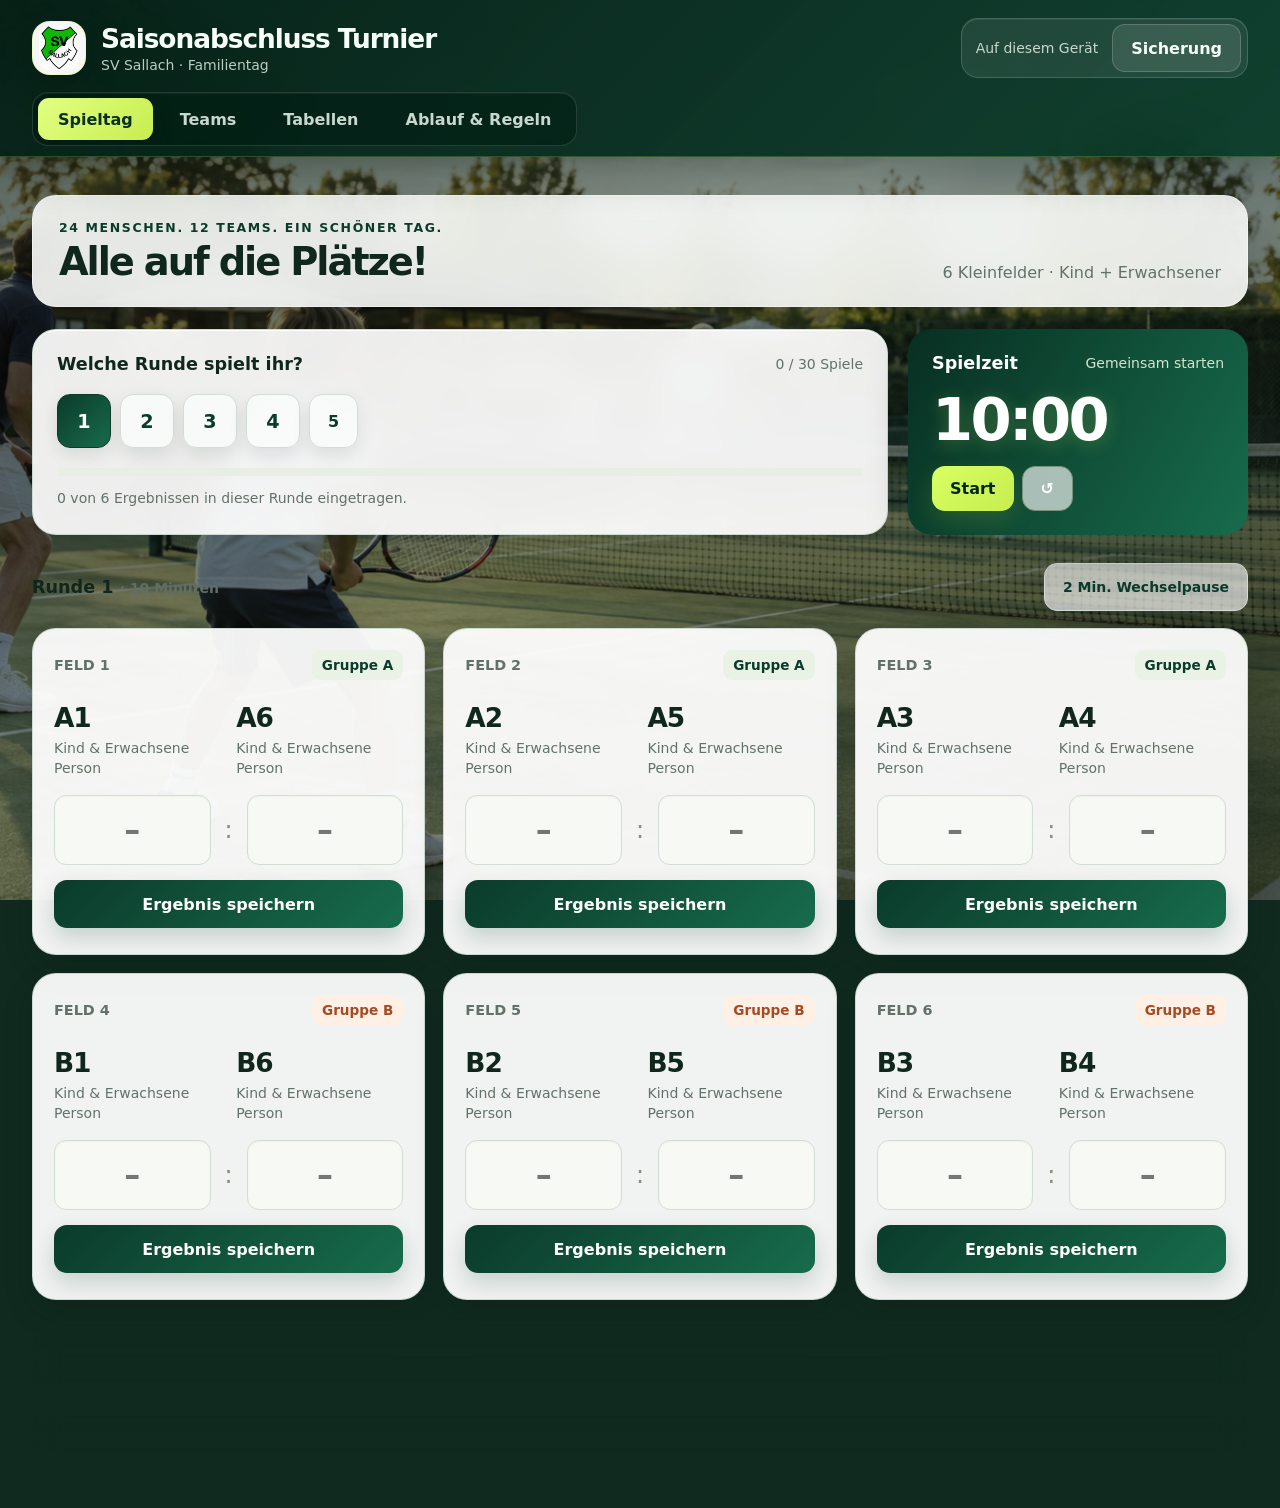
==== index.html @ 3cadc53f "Add files via upload" ====
<!doctype html>
<html lang="de">
<head>
<meta charset="utf-8"><meta name="viewport" content="width=device-width,initial-scale=1">
<meta name="theme-color" content="#164e38"><meta name="description" content="Saisonabschluss Turnier des SV Sallach: Teams, Spielplan, Ergebnisse und Tabellen auf einem Gerät.">
<title>Saisonabschluss Turnier · SV Sallach</title>
<link rel="icon" href="data:image/svg+xml,%3Csvg xmlns='http://www.w3.org/2000/svg' viewBox='0 0 40 40'%3E%3Crect width='40' height='40' rx='12' fill='%23164e38'/%3E%3Ccircle cx='20' cy='20' r='12' fill='%23dbf76d'/%3E%3Cpath d='M12 10Q25 20 12 30M28 10Q15 20 28 30' fill='none' stroke='%23164e38' stroke-width='2'/%3E%3C/svg%3E">
<style>
:root{--green:#164e38;--deep:#103a2a;--lime:#dbf76d;--paper:#f4f6f1;--ink:#182a22;--muted:#617068;--line:#dce4da;--orange:#a34b24;--white:#fff;--radius:22px;font-family:ui-rounded,"Aptos","Segoe UI",system-ui,sans-serif;color:var(--ink);background:var(--paper);font-size:16px}*{box-sizing:border-box}body{margin:0}button,input,select{font:inherit}button{cursor:pointer;touch-action:manipulation}button:disabled{cursor:not-allowed;opacity:.45}button:focus-visible,input:focus-visible,summary:focus-visible{outline:3px solid #4383d6;outline-offset:3px}button{min-height:48px;border:0;border-radius:13px;padding:10px 18px;background:#eaf0e6;color:var(--green);font-weight:700}button:hover{filter:brightness(.96)}button.primary{background:var(--green);color:white}button.light{background:var(--lime);color:var(--deep)}button.ghost{background:transparent;border:1px solid var(--line)}button.danger{background:#fff0e9;color:#92391d}input{width:100%;min-height:48px;padding:12px;border:1.5px solid #cdd8cb;border-radius:12px;background:white;color:var(--ink)}label{display:block;font-weight:650;font-size:.9rem;margin-bottom:7px}h1,h2,h3,p{margin:0}h1{font-size:1.55rem;letter-spacing:-.04em}h2{font-size:1.8rem;letter-spacing:-.035em}h3{font-size:1.1rem}small,.small{font-size:.875rem}p{line-height:1.55}.muted{color:var(--muted)}.shell{max-width:1280px;margin:auto;padding:0 32px}header{background:white;border-bottom:1px solid var(--line)}.topbar{display:flex;justify-content:space-between;align-items:center;gap:20px;padding:23px 0}.brand{display:flex;gap:13px;align-items:center}.brand-mark{width:49px;height:49px;border-radius:16px;background:var(--green);color:var(--lime);display:grid;place-items:center;font-size:1.65rem;font-weight:800}.brand-sub{font-size:.875rem;color:var(--muted);margin-top:3px}.header-actions{display:flex;align-items:center;gap:14px}.save-status{font-size:.875rem;color:var(--muted);max-width:180px}nav{display:flex;gap:8px;padding:4px 0 0;overflow:auto}nav button{border-radius:12px 12px 0 0;background:transparent;white-space:nowrap;padding:15px 24px;color:var(--muted);border-bottom:3px solid transparent}nav button.active{color:var(--green);border-bottom-color:var(--green);background:#f2f6ee}main{padding:30px 0 55px}.intro{display:flex;align-items:end;justify-content:space-between;gap:20px;margin-bottom:22px}.eyebrow{font-size:.875rem;letter-spacing:.07em;text-transform:uppercase;font-weight:750;color:var(--green);margin-bottom:7px}.tag{font-size:.85rem;font-weight:750;padding:7px 10px;border-radius:9px;display:inline-block;background:#eaf2e5;color:var(--green)}.tag.b{background:#fff0e5;color:var(--orange)}.tag.done{background:#eff5d7;color:#445b0c}.control-deck{display:grid;grid-template-columns:minmax(0,1fr) 340px;gap:20px;margin-bottom:28px}.panel{background:white;border:1px solid var(--line);border-radius:var(--radius);padding:24px}.rounds{display:flex;flex-wrap:wrap;gap:9px;margin:20px 0}.rounds button{width:54px;height:54px;background:#f1f4ed;border:1px solid var(--line);font-size:1.2rem}.rounds button.active{background:var(--green);color:white;border-color:var(--green)}.rounds button:last-child{width:auto;font-size:1rem}.progress-track{height:8px;background:#e8eee4;border-radius:8px;overflow:hidden;margin:12px 0}.progress-fill{height:100%;background:var(--green);border-radius:8px;transition:width .3s}.timer{background:var(--green);color:white;border:0;display:flex;flex-direction:column;justify-content:space-between}.timer .muted{color:#d4e5cd}.timer-top{display:flex;align-items:center;justify-content:space-between}.timer-digits{font-size:3.7rem;letter-spacing:-.045em;line-height:1.2;font-weight:750;font-variant-numeric:tabular-nums;margin:5px 0}.timer-actions{display:flex;gap:8px}.timer button.ghost{color:white;border-color:#77917c}.timer button{min-height:45px}.section-heading{display:flex;justify-content:space-between;align-items:center;gap:15px;margin:0 0 17px}.games{display:grid;grid-template-columns:repeat(3,minmax(0,1fr));gap:18px}.match{background:white;border:1px solid var(--line);border-radius:var(--radius);padding:21px;position:relative}.match.saved{border-color:#aabc88}.match-top{display:flex;justify-content:space-between;align-items:center;margin-bottom:22px}.court-label{font-size:.9rem;color:var(--muted);font-weight:700}.teams-pair{display:grid;grid-template-columns:1fr 1fr;gap:15px;margin-bottom:16px}.team-code{font-size:1.65rem;font-weight:800;letter-spacing:-.04em}.team-name{font-size:.875rem;color:var(--muted);line-height:1.45;overflow-wrap:anywhere;margin-top:5px;min-height:41px}.score-row{display:grid;grid-template-columns:1fr 18px 1fr;gap:9px;align-items:center}.score-row input{text-align:center;font-size:2rem;font-weight:750;background:#f7f9f4;height:70px;border-color:var(--line);font-variant-numeric:tabular-nums;appearance:textfield;-moz-appearance:textfield}.score-row input::-webkit-inner-spin-button{appearance:none}.colon{font-size:1.5rem;color:#83917c;text-align:center}.match .save-score{width:100%;margin-top:15px}.match.saved .save-score{background:#edf4dc;color:#425a15}.hint{font-size:.875rem;color:var(--muted);margin-top:18px;line-height:1.55}.toast{position:fixed;bottom:25px;left:50%;transform:translateX(-50%);padding:15px 24px;background:var(--deep);color:white;border-radius:15px;box-shadow:0 8px 35px #0002;z-index:10;max-width:calc(100% - 32px);text-align:center}.toast:empty{display:none}.toolbar{display:flex;flex-wrap:wrap;gap:10px;margin-bottom:24px}.team-grid{display:grid;grid-template-columns:repeat(3,minmax(0,1fr));gap:17px}.team-edit{display:grid;gap:15px}.team-edit .team-heading{display:flex;align-items:center;gap:12px}.team-edit input{font-size:1rem}.board-grid{display:grid;grid-template-columns:1fr 1fr;gap:22px}.table-wrap{overflow:auto;margin-top:18px}table{width:100%;border-collapse:collapse;text-align:left}th{font-size:.875rem;color:var(--muted);padding:12px 8px;border-bottom:1px solid var(--line)}td{padding:16px 8px;border-bottom:1px solid #e9eee6;font-variant-numeric:tabular-nums}td:last-child,th:last-child{text-align:right}.table-team{font-weight:750}.table-team small{display:block;color:var(--muted);font-weight:400;margin-top:4px}.points{font-size:1.35rem;font-weight:800;color:var(--green)}.empty{padding:42px 28px;text-align:center;max-width:650px;margin:30px auto}.empty p{margin:14px 0 24px}.rule-grid{display:grid;grid-template-columns:1fr 1fr;gap:20px}.rule-grid p{margin-top:10px;color:var(--muted)}.rule-grid ol{padding-left:20px;line-height:1.65}.rule-grid li{margin:9px 0}.warning{background:#fff4df;color:#795017;border:1px solid #eed7a9;border-radius:14px;padding:14px 18px;margin-bottom:20px;line-height:1.5}.hidden{display:none!important}dialog{width:min(540px,calc(100% - 28px));max-height:85vh;border:1px solid var(--line);border-radius:24px;padding:28px;color:var(--ink);box-shadow:0 20px 80px #0003}dialog::backdrop{background:#102d2566;backdrop-filter:blur(4px)}dialog h2{font-size:1.5rem;margin-bottom:16px}dialog p{margin-bottom:20px}.dialog-actions{display:flex;gap:10px;justify-content:flex-end;margin-top:24px;flex-wrap:wrap}.backup-actions{display:grid;gap:12px}.radio-option{display:flex;align-items:center;gap:12px;font-size:1rem;font-weight:500;margin:15px 0}.radio-option input{width:22px;min-height:22px;accent-color:var(--green)}.screen-footer{margin-top:28px;display:flex;justify-content:space-between;gap:20px;font-size:.875rem;color:var(--muted)}.start-time{max-width:180px}.round-complete{color:var(--green);font-weight:700}.awards{display:grid;gap:18px;margin-top:22px}.print-only{display:none}@media(min-width:1000px){.match{min-height:327px}}@media(max-width:1050px){.games,.team-grid{grid-template-columns:repeat(2,minmax(0,1fr))}.shell{padding:0 24px}.control-deck{grid-template-columns:minmax(0,1fr) 300px}.board-grid{grid-template-columns:1fr}}@media(max-width:650px){.shell{padding:0 16px}.topbar{padding:18px 0}.brand-sub{font-size:.8rem}.header-actions .save-status{display:none}.header-actions button{padding:10px 13px}.brand-mark{width:40px;height:44px}.brand{gap:9px}h1{font-size:1.3rem}nav{gap:0}nav button{padding:13px 17px}main{padding-top:23px}.intro{align-items:start}.intro>.muted{display:none}h2{font-size:1.55rem}.control-deck{grid-template-columns:1fr;gap:14px}.timer{display:grid;grid-template-columns:1fr 1fr;column-gap:20px}.timer-top{grid-column:1/-1}.timer-actions{align-items:center;justify-content:end}.timer-digits{font-size:3rem}.games,.team-grid,.rule-grid{grid-template-columns:1fr}.panel{padding:20px}.match{padding:20px}.rounds{margin:15px 0}.rounds button{width:44px}.team-name{min-height:0}.screen-footer{flex-direction:column;gap:7px}.section-heading{align-items:start}.section-heading .muted{max-width:140px;text-align:right}.score-row input{height:68px}}@media print{header,nav,.control-deck,.toolbar,.save-score,.screen-footer,dialog,.toast,.no-print{display:none!important}body{background:white}.shell{max-width:none;padding:0}main{padding:0}.games{grid-template-columns:1fr 1fr}.match,.panel{break-inside:avoid;box-shadow:none}.print-only{display:block}.board-grid{grid-template-columns:1fr}.team-grid{grid-template-columns:1fr 1fr}}
.print-extra{display:none}.print-sheet{break-after:page}.print-sheet:last-child{break-after:auto}.print-sheet h1{font-size:25px;margin-bottom:12px}.print-sheet>p{font-size:13px;margin-bottom:22px}.los-grid{display:grid;grid-template-columns:90mm 90mm;grid-template-rows:repeat(3,65mm)}.los-card{padding:7mm;border:1px dashed #748275;break-inside:avoid}.los-card strong{font-size:32px;display:block;margin:8mm 0 4mm}.los-card p{font-size:13px;margin:3mm 0}.print-field h1{font-size:75px;color:var(--green);margin-top:20mm}.print-field h2{margin:10mm 0}.print-field table{font-size:24px;margin:16mm 0}.print-field td{padding:20px 10px}.brand-mark{background:white;border:1px solid var(--line);padding:3px;object-fit:contain;display:block}@media print{@page{size:A4 portrait;margin:13mm}body.printing-extra>header,body.printing-extra>.shell{display:none!important}body.printing-extra .print-extra{display:block!important}}
</style>
<style id="family-photo-design">
:root{--green:#0b3b2b;--deep:#06271c;--lime:#d8ff63;--paper:#e7eee9;--ink:#10271d;--muted:#637269;--line:#d1ddd5;--radius:24px}
html{background:#102a20}body{min-height:100vh;background-color:#102a20;background-image:linear-gradient(135deg,rgba(5,28,20,.66),rgba(13,47,34,.44) 48%,rgba(4,24,17,.7)),url("Familienturnier_Hintergrund_Familie.png");background-position:center center;background-size:cover;background-repeat:no-repeat;background-attachment:fixed;background-blend-mode:multiply,normal}.shell{max-width:1320px}
header{position:sticky;top:0;z-index:8;background:linear-gradient(135deg,rgba(4,31,22,.96),rgba(9,59,41,.93));border-bottom:1px solid rgba(216,255,99,.2);box-shadow:0 14px 38px rgba(2,20,13,.3);backdrop-filter:blur(22px) saturate(125%);-webkit-backdrop-filter:blur(22px) saturate(125%)}
.topbar{padding:18px 0 14px}.brand{gap:15px}.brand-mark{width:54px;height:54px;border-radius:18px;background:rgba(255,255,255,.96);border:1px solid rgba(216,255,99,.34);padding:4px;box-shadow:0 12px 30px rgba(0,18,11,.34)}.brand h1{font-size:1.65rem;color:#f7fff9}.brand-sub{color:#b9cdc1}.header-actions{padding:5px 6px 5px 14px;border-radius:17px;background:rgba(255,255,255,.08);border:1px solid rgba(255,255,255,.16);box-shadow:inset 0 1px 0 rgba(255,255,255,.08)}.save-status{color:#c6d8cd}.header-actions .ghost{color:#f7fff9;background:rgba(255,255,255,.1);border-color:rgba(255,255,255,.18)}
nav{gap:7px;padding:5px;margin-bottom:10px;width:max-content;border:1px solid rgba(255,255,255,.13);border-radius:16px;background:rgba(3,29,20,.62);box-shadow:inset 0 1px 0 rgba(255,255,255,.06)}nav button{min-height:42px;padding:9px 20px;border:0!important;border-radius:11px;color:#c8d8cf;background:transparent}nav button.active{color:#0a3023;background:linear-gradient(135deg,#e1ff82,#c7ee4f);box-shadow:0 8px 20px rgba(0,20,12,.3)}
main{padding-top:38px}.intro{padding:24px 26px;border:1px solid rgba(255,255,255,.46);border-radius:24px;background:rgba(250,252,250,.9);box-shadow:0 18px 46px rgba(3,24,16,.2);backdrop-filter:blur(18px) saturate(125%);-webkit-backdrop-filter:blur(18px) saturate(125%)}.intro h2{font-size:clamp(2rem,3vw,2.8rem);line-height:1.05;letter-spacing:-.055em}.eyebrow{letter-spacing:.13em;font-size:.78rem}
.panel,.match{border-color:rgba(188,206,194,.68)}.panel{background:rgba(255,255,255,.92);box-shadow:0 22px 55px rgba(3,25,17,.21),inset 0 1px 0 rgba(255,255,255,.94);backdrop-filter:blur(14px);-webkit-backdrop-filter:blur(14px)}.match{background:rgba(255,255,255,.94);box-shadow:0 12px 30px rgba(3,25,17,.16);transition:transform .18s ease,box-shadow .18s ease}.match:hover{transform:translateY(-2px);box-shadow:0 18px 38px rgba(3,25,17,.2)}.timer{background:linear-gradient(120deg,#082f22,#176c4c);box-shadow:0 20px 42px rgba(8,48,34,.24)}.timer-digits{text-shadow:0 3px 18px rgba(216,255,99,.22)}
button{transition:transform .18s ease,box-shadow .18s ease,filter .18s ease}button:hover:not(:disabled){transform:translateY(-1px);box-shadow:0 9px 20px rgba(13,58,41,.1)}button:active:not(:disabled){transform:translateY(0)}button.primary{background:linear-gradient(135deg,#0b3b2b,#176c4c);box-shadow:0 10px 22px rgba(11,59,43,.18)}button.light{background:linear-gradient(135deg,#d8ff63,#c7ee4f);box-shadow:0 9px 22px rgba(165,199,49,.18)}button.ghost{background:rgba(255,255,255,.64)}input{border-color:#cbd8cf;background:rgba(255,255,255,.93);box-shadow:inset 0 1px 2px rgba(17,55,40,.04);transition:border-color .18s ease,box-shadow .18s ease,background .18s ease}input:focus{border-color:#4d896d;background:white;box-shadow:0 0 0 4px rgba(56,123,91,.1)}
.rounds button{background:rgba(249,252,250,.9);box-shadow:0 7px 18px rgba(3,25,17,.1)}.rounds button.active{background:linear-gradient(135deg,#0b3b2b,#176c4c)}.progress-fill{background:linear-gradient(90deg,#176c4c,#8ebc3f)}.hint,.screen-footer{padding:11px 14px;border:1px solid rgba(255,255,255,.42);border-radius:14px;background:rgba(249,252,250,.86);color:#53645a;box-shadow:0 10px 28px rgba(3,24,16,.13);backdrop-filter:blur(14px)}.toolbar+.hint{display:block}.table-wrap{border:1px solid rgba(201,216,206,.86);border-radius:17px;background:rgba(255,255,255,.72)}th{background:rgba(232,239,234,.82)}dialog{background:rgba(255,255,255,.97);backdrop-filter:blur(20px)}
.board-grid>*,.rule-grid>*{min-width:0}.table-wrap{max-width:100%;overflow-x:auto;overscroll-behavior-inline:contain}
.board-grid,.board-grid>.panel{min-width:0;max-width:100%}.table-wrap{width:100%;min-width:0;max-width:100%;overflow-x:auto;overflow-y:hidden;-webkit-overflow-scrolling:touch;overscroll-behavior-inline:contain}.standings-wrap{overflow:visible}.standings-table{min-width:0!important;table-layout:fixed}.standings-table th,.standings-table td{overflow-wrap:anywhere}.standings-table th:nth-child(1),.standings-table td:nth-child(1){width:12%}.standings-table th:nth-child(2),.standings-table td:nth-child(2){width:30%}.standings-table th:nth-child(3),.standings-table td:nth-child(3){width:13%}.standings-table th:nth-child(4),.standings-table td:nth-child(4){width:12%}.standings-table th:nth-child(5),.standings-table td:nth-child(5){width:15%}.standings-table th:nth-child(6),.standings-table td:nth-child(6){width:18%}.overall-panel{margin-top:22px}.overall-table th:nth-child(2),.overall-table td:nth-child(2){width:25%}.overall-table th:nth-child(3),.overall-table td:nth-child(3){width:13%}
@media(max-width:650px){.standings-table,.standings-table tbody{display:block;width:100%}.standings-table thead{display:none}.standings-table tr{display:grid;grid-template-columns:repeat(2,minmax(0,1fr));gap:10px 14px;padding:14px;border-bottom:1px solid #e1e9e2}.standings-table tr:last-child{border-bottom:0}.standings-table td,.standings-table td:nth-child(n){display:grid;grid-template-columns:1fr;width:auto;padding:0;border:0;text-align:left;font-size:.88rem;overflow-wrap:anywhere}.standings-table td::before{content:attr(data-label);margin-bottom:3px;color:var(--muted);font-size:.7rem;font-weight:700;line-height:1.2}.standings-table td:nth-child(2){grid-column:1/-1;grid-row:1}.standings-table td:nth-child(1){grid-column:1;grid-row:2}.standings-table td:nth-child(3){grid-column:2;grid-row:2}.standings-table td:nth-child(4){grid-column:1;grid-row:3}.standings-table td:nth-child(5){grid-column:2;grid-row:3}.standings-table td:nth-child(6){grid-column:1/-1;grid-row:4}.standings-table .table-team small{font-size:.8rem;line-height:1.3}.standings-table .points{font-size:1.1rem}}
@media(max-width:650px){body{background-attachment:scroll;background-position:50% center}.topbar{flex-wrap:wrap;gap:10px;padding-top:14px}.brand{min-width:0;max-width:100%}.brand>div:last-child{min-width:0}.brand h1{overflow-wrap:anywhere}.header-actions{padding:4px;margin-left:auto}.brand-mark{width:44px;height:44px;flex:0 0 44px}.intro{padding:19px 18px;border-radius:19px}.intro h2{font-size:2rem}nav{width:100%;border-radius:14px 14px 0 0;margin-bottom:0;padding-bottom:0;overflow-x:auto}nav button{flex:0 0 auto}.panel{backdrop-filter:none}.screen-footer{padding:11px 13px}}
@media(max-width:650px){.control-deck>*{min-width:0}.timer{grid-template-columns:minmax(0,1fr) minmax(0,1fr)}.timer-actions{min-width:0;flex-wrap:wrap}.timer-top,.section-heading{flex-wrap:wrap}.timer-top>*,.section-heading>*{min-width:0;max-width:100%}.section-heading button{white-space:normal}.section-heading .muted{text-align:left}}
@media(max-width:360px){.topbar{gap:8px}.brand{gap:9px}.brand h1{font-size:1.22rem}.header-actions button{padding:9px 11px}}
@media(max-width:650px){body{overflow-x:hidden}.board-grid{width:100%}}
@media(prefers-reduced-motion:reduce){button,.match,input{transition:none!important}}
@media print{body{background:white!important;color:#10271d}.panel,.match{box-shadow:none!important;backdrop-filter:none!important;border-color:#b9cbbf!important}main:before{content:"SAISONABSCHLUSS TURNIER · SV SALLACH · FAMILIENTAG";display:block;margin-bottom:7mm;color:#527060;font-size:10pt;font-weight:800;letter-spacing:.12em}main:after{content:"Erstellt von Andreas Teichert";display:block;margin-top:8mm;padding-top:4mm;border-top:1px solid #c7d4cb;color:#527060;font-size:9pt;text-align:right}.intro{padding:0 0 5mm;border:0;border-radius:0;background:white;box-shadow:none!important;backdrop-filter:none!important}.eyebrow{color:#527060}.board-grid table{table-layout:fixed;font-size:9pt}.board-grid th,.board-grid td{padding:3mm 1.5mm}.board-grid th:nth-child(1){width:12%}.board-grid th:nth-child(2){width:25%}.board-grid th:nth-child(3){width:14%}.board-grid th:nth-child(4){width:13%}.board-grid th:nth-child(5){width:17%}.board-grid th:nth-child(6){width:19%}.print-sheet{position:relative;min-height:270mm;padding:8mm;border:1.5px solid #155d43;border-radius:7mm;color:#10271d}.print-sheet:before{content:"SV SALLACH · FAMILIENTURNIER";display:block;margin-bottom:6mm;color:#527060;font-size:9pt;font-weight:800;letter-spacing:.12em}.print-sheet:after{content:"Erstellt von Andreas Teichert";position:absolute;right:8mm;bottom:6mm;color:#527060;font-size:8.5pt}.print-sheet h1{color:#155d43;font-size:23pt}.los-card{border:1.5px dashed #6d8778;border-radius:5mm;background:linear-gradient(145deg,#fff,#f3f7f4)}.los-card strong{color:#155d43}.print-field{padding:10mm}.print-field h1{color:#155d43}.print-field h2{color:#527060}.print-field table{border-top:1px solid #b9cbbf;border-bottom:1px solid #b9cbbf}.print-field th{background:#e8f0eb;color:#155d43}.print-field td{border-color:#d4dfd7}}
</style>
</head>
<body>
<header><div class="shell"><div class="topbar"><div class="brand"><img class="brand-mark" src="__LOGO_DATA__" alt="SV Sallach"><div><h1>Saisonabschluss Turnier</h1><div class="brand-sub">SV Sallach · Familientag</div></div></div><div class="header-actions"><span class="save-status" id="save-status" role="status">Auf diesem Gerät</span><button class="ghost" id="backup-open">Sicherung</button></div></div><nav aria-label="Hauptnavigation"><button class="active" data-view="games" aria-current="page">Spieltag</button><button data-view="teams">Teams</button><button data-view="standings">Tabellen</button><button data-view="rules">Ablauf & Regeln</button></nav></div></header>
<div class="shell"><main id="main"></main></div><div class="print-extra" id="print-extra"></div><div class="toast" id="toast" role="status"></div><dialog id="dialog" aria-labelledby="dialog-title"></dialog><input id="import-file" type="file" accept="application/json,.json" hidden>
<script>
'use strict';
const LOGO_DATA="[data-uri]";
document.querySelector('.brand-mark').src=LOGO_DATA;
const INITIAL_IDS=['A','B'].flatMap(g=>Array.from({length:6},(_,i)=>g+(i+1)));
const KEY='familientennis-v2:'+location.pathname;
const fresh=()=>({version:4,teams:Object.fromEntries(INITIAL_IDS.map(id=>[id,{child:'',adult:'',name:''}])),teamsLocked:false,scores:{},drafts:{},round:0,bounce:1,startTime:'',awards:{fair:'',fun:''},timer:{remaining:600,end:null,mode:'Spielzeit'}});
let state=fresh(),view='games',storageOK=true,toastTimeout,audioContext;
const $=s=>document.querySelector(s);
const esc=s=>String(s).replace(/[&<>"']/g,c=>({'&':'&amp;','<':'&lt;','>':'&gt;','"':'&quot;',"'":'&#39;'}[c]));
function teamIds(group,teams=state.teams){return Object.keys(teams).filter(id=>!group||id[0]===group).sort((a,b)=>a[0].localeCompare(b[0])||Number(a.slice(1))-Number(b.slice(1)));}
function groupSchedule(group,teams=state.teams){const ids=teamIds(group,teams),list=[...ids];if(list.length%2)list.push(null);if(list.length<2)return[];const rounds=[];for(let r=0;r<list.length-1;r++){const pairs=[];for(let i=0;i<list.length/2;i++){const a=list[i],b=list[list.length-1-i];if(a&&b)pairs.push([a,b]);}rounds.push(pairs);list.splice(1,0,list.pop());}return rounds;}
function roundCount(teams=state.teams){return Math.max(...['A','B'].map(g=>groupSchedule(g,teams).length),1);}
function fieldCount(teams=state.teams){return ['A','B'].reduce((n,g)=>n+Math.floor(teamIds(g,teams).length/2),0);}
function matchList(round,teams=state.teams){const schedules=['A','B'].map(g=>groupSchedule(g,teams)),aFields=Math.floor(teamIds('A',teams).length/2);return ['A','B'].flatMap((g,gi)=>(schedules[gi][round]||[]).map(([a,b],i)=>({id:`${round}-${g}-${i}`,a,b,field:(gi?aFields:0)+i+1})));}
function allMatches(teams=state.teams){return Array.from({length:roundCount(teams)},(_,r)=>matchList(r,teams)).flat();}
function totalMatches(teams=state.teams){return allMatches(teams).length;}
function gamesPerTeam(id,teams=state.teams){return Math.max(0,teamIds(id[0],teams).length-1);}
function isScore(s){return Array.isArray(s)&&s.length===2&&s.every(n=>Number.isInteger(n)&&n>=0&&n<=999);}
function totalDone(){return Object.keys(state.scores).length;}
function teamText(id){const t=state.teams[id];return t.name||[t.child||'Kind',t.adult||'Erwachsene Person'].join(' & ');}
function toast(s){$('#toast').textContent=s;clearTimeout(toastTimeout);toastTimeout=setTimeout(()=>$('#toast').textContent='',3800);}
function persist(){try{localStorage.setItem(KEY,JSON.stringify(state));storageOK=true;$('#save-status').textContent='Auf diesem Gerät gespeichert';}catch{storageOK=false;$('#save-status').textContent='Bitte Sicherung herunterladen';} }
function render(){document.querySelectorAll('[data-view]').forEach(b=>{b.classList.toggle('active',b.dataset.view===view);b.setAttribute('aria-current',b.dataset.view===view?'page':'false')});$('#main').innerHTML=`${!storageOK?'<div class="warning">Dein Browser kann gerade nicht speichern. Lass diese Seite geöffnet und lade regelmäßig unter „Sicherung“ eine Sicherungsdatei herunter.</div>':''}`+({games:renderGames,teams:renderTeams,standings:renderStandings,rules:renderRules}[view])();({games:bindGames,teams:bindTeams,standings:bindStandings,rules:bindRules}[view])();updateTimer();}
function renderGames(){let matches=matchList(state.round),scores=state.scores,done=matches.filter(m=>scores[m.id]).length,total=matches.length;return `<div class="intro"><div><div class="eyebrow">${teamIds().length*2} Menschen. ${teamIds().length} Teams. Ein schöner Tag.</div><h2>Alle auf die Plätze!</h2></div><span class="muted">${fieldCount()} Kleinfelder · Kind + Erwachsener</span></div><div class="control-deck"><section class="panel"><div class="section-heading"><h3>Welche Runde spielt ihr?</h3><span class="small muted">${totalDone()} / ${totalMatches()} Spiele</span></div><div class="rounds" aria-label="Runde auswählen">${Array.from({length:roundCount()},(_,r)=>`<button data-round="${r}" class="${r===state.round?'active':''}" aria-pressed="${r===state.round}">${r+1}</button>`).join('')}</div><div class="progress-track" role="progressbar" aria-label="Ergebnisse dieser Runde" aria-valuenow="${done}" aria-valuemin="0" aria-valuemax="${total}"><div class="progress-fill" style="width:${total?done/total*100:0}%"></div></div><p class="small muted">${done===total?`Alle ${total} Ergebnisse sind eingetragen.`:`${done} von ${total} Ergebnissen in dieser Runde eingetragen.`}</p></section><section class="panel timer"><div class="timer-top"><h3 id="timer-label">${state.timer.mode}</h3><span class="small muted" id="timer-status">Gemeinsam starten</span></div><div class="timer-digits" id="timer-digits">10:00</div><div class="timer-actions"><button class="light" id="timer-toggle">Start</button><button class="ghost" id="timer-reset" aria-label="Timer zurücksetzen">↺</button></div></section></div><div class="section-heading"><h3>Runde ${state.round+1} <span class="muted small">· 10 Minuten</span></h3><button class="ghost small" id="break-timer">2 Min. Wechselpause</button></div><div class="games">${matches.map(m=>matchCard(m,scores[m.id])).join('')}</div><p class="hint">Einzelne Ballwechsel zählen, z. B. 18 : 14. Nach dem Schlusssignal den laufenden Ballwechsel beenden. Beide Teams bestätigen das Ergebnis. Für die Tabelle zählen zuerst Sieg/Unentschieden, danach die insgesamt gewonnenen Ballwechselpunkte.</p><div class="screen-footer"><span>Alles bleibt auf diesem Gerät. Unter „Sicherung“ könnt ihr euren Stand herunterladen.</span><span>Fair spielen. Gemeinsam Spaß haben.</span></div>`;}
function matchCard(m,score){const draft=state.drafts[m.id],values=draft||score,clean=score&&!draft;return `<article class="match ${clean?'saved':''}" data-match="${m.id}"><div class="match-top"><span class="court-label">FELD ${m.field}</span><span class="tag ${m.a[0]==='B'?'b':''}">Gruppe ${m.a[0]}</span></div><div class="teams-pair">${[m.a,m.b].map(id=>`<div><div class="team-code">${id}</div><div class="team-name">${esc(teamText(id))}</div></div>`).join('')}</div><div class="score-row"><input aria-label="Punkte ${m.a}, Feld ${m.field}" type="number" inputmode="numeric" min="0" max="999" step="1" placeholder="–" value="${esc(values?.[0]??'')}" data-side="0"><span class="colon">:</span><input aria-label="Punkte ${m.b}, Feld ${m.field}" type="number" inputmode="numeric" min="0" max="999" step="1" placeholder="–" value="${esc(values?.[1]??'')}" data-side="1"></div><button class="save-score ${clean?'':'primary'}" data-save="${m.id}">${clean?'✓ Ergebnis gespeichert':draft?'Ergebnis bestätigen':'Ergebnis speichern'}</button>${score?`<button class="ghost small" style="width:100%;margin-top:8px" data-clear="${m.id}">Ergebnis löschen</button>`:''}</article>`;}
function showDialog(title,body,setup){const d=$('#dialog');d.innerHTML=`<h2 id="dialog-title">${title}</h2>${body}`;d.showModal();setup?.(d);}
function ask(title,body,label='Bestätigen'){return new Promise(resolve=>{showDialog(title,`<p>${body}</p><div class="dialog-actions"><button class="ghost" id="cancel-dialog">Abbrechen</button><button class="primary" id="confirm-dialog">${label}</button></div>`,d=>{let ok=false;d.addEventListener('close',()=>resolve(ok),{once:true});$('#cancel-dialog').onclick=()=>d.close();$('#confirm-dialog').onclick=()=>{ok=true;d.close()};});});}
async function saveScore(id,values){const matches=allMatches();if(!matches.some(m=>m.id===id)||!isScore(values))throw new Error('Bitte zwei ganze Punktzahlen von 0 bis 999 eingeben.');state.scores[id]=values;state.teamsLocked=true;delete state.drafts[id];persist();render();toast('Ergebnis gespeichert. Teamänderungen sind für dieses Turnier jetzt gesperrt.');return true;}
function bindGames(){
document.querySelectorAll('[data-round]').forEach(b=>b.onclick=async()=>{if(Number(b.dataset.round)===state.round)return;if(state.timer.end&&!await ask('Runde wechseln?','Der laufende Timer wird angehalten. Die nächste Runde startet wieder mit 10 Minuten.','Runde wechseln'))return;state.round=Number(b.dataset.round);state.timer={remaining:600,end:null,mode:'Spielzeit'};releaseWake();persist();render();});
document.querySelectorAll('.score-row input').forEach(input=>input.oninput=()=>{const card=input.closest('.match'),id=card.dataset.match;state.drafts[id]=[...card.querySelectorAll('input')].map(i=>i.value);persist();card.classList.remove('saved');const b=card.querySelector('[data-save]');b.textContent='Ergebnis bestätigen';b.classList.add('primary');});
document.querySelectorAll('[data-save]').forEach(b=>b.onclick=async()=>{const v=[...b.closest('.match').querySelectorAll('input')].map(i=>i.value);if(v.some(s=>s==='')){toast('Bitte beide Punktzahlen eingeben. Auch 0 : 0 ist möglich.');return}try{await saveScore(b.dataset.save,v.map(Number))}catch(e){toast(e.message)}});
document.querySelectorAll('[data-clear]').forEach(b=>b.onclick=async()=>{if(!await ask('Ergebnis löschen?','Dieses Spiel wird wieder als offen angezeigt.','Löschen'))return;const id=b.dataset.clear;delete state.scores[id];delete state.drafts[id];persist();render();});
$('#timer-toggle').onclick=toggleTimer;$('#timer-reset').onclick=async()=>{if(state.timer.end&&!await ask('Timer zurücksetzen?','Die bereits gespielte Zeit wird verworfen.','Zurücksetzen'))return;state.timer.remaining=state.timer.mode==='Wechselpause'?120:600;state.timer.end=null;releaseWake();persist();updateTimer();};
$('#break-timer').onclick=async()=>{if(state.timer.end&&!await ask('Wechselpause starten?','Der aktuelle Timer wird beendet und eine Pause von 2 Minuten gestartet.','Pause starten'))return;initSound();state.timer={remaining:120,end:Date.now()+120000,mode:'Wechselpause'};persist();requestWake();updateTimer();};
}
function shuffled(items){const a=[...items];for(let i=a.length-1;i>0;i--){const j=Math.floor(Math.random()*(i+1));[a[i],a[j]]=[a[j],a[i]]}return a;}
function resetProgress(){state.scores={};state.drafts={};state.round=0;state.awards={fair:'',fun:''};state.timer={remaining:600,end:null,mode:'Spielzeit'};releaseWake();}
function relabelTeams(){const teams={};for(const g of ['A','B'])teamIds(g).forEach((id,i)=>teams[g+(i+1)]=state.teams[id]);state.teams=teams;}
async function addTeam(){if(state.teamsLocked){toast('Nach dem ersten gespeicherten Ergebnis können keine Teams mehr hinzugefügt werden. Beginne dafür ein neues Turnier.');return;}const hasProgress=Object.keys(state.drafts).length;if(hasProgress&&!await ask('Spielerpaar hinzufügen?','Der Spielplan wird neu berechnet. Alle angefangenen Ergebniseingaben werden dabei zurückgesetzt.','Hinzufügen und zurücksetzen'))return;const group=teamIds('A').length<=teamIds('B').length?'A':'B';if(teamIds(group).length>=24){toast(`Gruppe ${group} hat bereits 24 Teams.`);return;}if(hasProgress)resetProgress();const id=group+(teamIds(group).length+1);state.teams[id]={child:'',adult:'',name:''};relabelTeams();persist();render();requestAnimationFrame(()=>document.querySelector(`[data-team="${id}"]`)?.focus());toast(`Spielerpaar ${id} wurde hinzugefügt.`);}
async function removeTeam(id){if(state.teamsLocked){toast('Nach dem ersten gespeicherten Ergebnis können keine Teams mehr entfernt werden. Beginne dafür ein neues Turnier.');return;}const group=id[0];if(teamIds(group).length<=2){toast(`In Gruppe ${group} müssen mindestens zwei Teams bleiben.`);return;}const hasProgress=Object.keys(state.drafts).length,text=hasProgress?'Der Spielplan wird neu berechnet. Alle angefangenen Ergebniseingaben werden zurückgesetzt.':'Die übrigen Teams werden anschließend neu nummeriert.';if(!await ask(`Spielerpaar ${id} entfernen?`,text,'Spielerpaar entfernen'))return;if(hasProgress)resetProgress();delete state.teams[id];relabelTeams();state.round=Math.min(state.round,roundCount()-1);persist();render();toast(`Spielerpaar ${id} wurde entfernt.`);}
function stats(group){const rows=teamIds(group).map(id=>({id,played:0,won:0,draw:0,matchPoints:0,ballpoints:0})),lookup=Object.fromEntries(rows.map(r=>[r.id,r]));for(let r=0;r<roundCount();r++)for(const m of matchList(r)){const s=state.scores[m.id];if(!s||m.a[0]!==group)continue;const a=lookup[m.a],b=lookup[m.b];a.played++;b.played++;a.ballpoints+=s[0];b.ballpoints+=s[1];if(s[0]===s[1]){a.draw++;b.draw++;a.matchPoints++;b.matchPoints++;}else{const w=s[0]>s[1]?a:b;w.won++;w.matchPoints+=2;}}rows.sort((a,b)=>b.matchPoints-a.matchPoints||b.ballpoints-a.ballpoints);rows.forEach(r=>{r.rank=r.played?1+rows.filter(o=>o.played&&(o.matchPoints>r.matchPoints||(o.matchPoints===r.matchPoints&&o.ballpoints>r.ballpoints))).length:null;r.shared=!!r.played&&rows.filter(o=>o.played&&o.matchPoints===r.matchPoints&&o.ballpoints===r.ballpoints).length>1;});return rows;}
function overallStats(){const rows=['A','B'].flatMap(g=>stats(g).map(r=>({...r,group:g}))).sort((a,b)=>b.matchPoints-a.matchPoints||b.ballpoints-a.ballpoints||a.id.localeCompare(b.id));rows.forEach(r=>{r.rank=r.played?1+rows.filter(o=>o.played&&(o.matchPoints>r.matchPoints||(o.matchPoints===r.matchPoints&&o.ballpoints>r.ballpoints))).length:null;r.shared=!!r.played&&rows.filter(o=>o.played&&o.matchPoints===r.matchPoints&&o.ballpoints===r.ballpoints).length>1;});return rows;}
function renderTeams(){const count=teamIds().length,locked=state.teamsLocked;return `<div class="intro"><div><div class="eyebrow">Zusammen ist es schöner</div><h2>Eure ${count} Teams</h2></div><span class="muted">Ein Kind + ein Erwachsener</span></div>${locked?'<div class="warning">Die Teamaufstellung ist gesperrt, weil bereits ein Ergebnis gespeichert wurde. Hinzufügen, Entfernen und Auslosen sind erst nach einem neuen Turnier wieder möglich.<div style="margin-top:12px"><button class="danger" id="new-tournament-locked">Neues Turnier beginnen</button></div></div>':''}<div class="toolbar"><button class="primary" id="add-team" ${locked?'disabled':''}>Spielerpaar hinzufügen</button><button class="ghost" id="draw-teams" ${locked?'disabled':''}>Teams digital auslosen</button><button class="ghost" id="print-teams">Teamliste drucken</button><button class="ghost" id="print-cards">Loskarten drucken</button></div><p class="hint" style="margin:0 0 22px">Neue Paare werden automatisch der kleineren Gruppe zugeordnet. Bei ungerader Teamzahl erhält pro Runde ein Team ein Freilos. Für die digitale Auslosung zuerst bei allen ${count} Teams ein Kind und eine erwachsene Person eintragen.</p><div class="team-grid">${teamIds().map(id=>{const t=state.teams[id];return `<section class="panel team-edit"><div class="team-heading"><span class="team-code">${id}</span><span class="tag ${id[0]==='B'?'b':''}">Gruppe ${id[0]}</span></div>${[['child','Kind','Vorname des Kindes'],['adult','Erwachsene Person','Vorname der erwachsenen Person'],['name','Teamname (optional)','Zum Beispiel: Die Ballbande']].map(([key,label,ph])=>`<div><label for="${id}-${key}">${label}</label><input id="${id}-${key}" data-team="${id}" data-key="${key}" maxlength="60" autocomplete="off" placeholder="${ph}" value="${esc(t[key])}"></div>`).join('')}<button class="danger" data-remove-team="${id}" ${locked?'disabled':''}>Spielerpaar entfernen</button></section>`}).join('')}</div>`;}
function bindTeams(){document.querySelectorAll('[data-team]').forEach(i=>i.oninput=()=>{state.teams[i.dataset.team][i.dataset.key]=i.value;persist()});$('#add-team').onclick=addTeam;if(state.teamsLocked)$('#new-tournament-locked').onclick=requestNewTournament;document.querySelectorAll('[data-remove-team]').forEach(b=>b.onclick=()=>removeTeam(b.dataset.removeTeam));$('#print-teams').onclick=()=>window.print();$('#print-cards').onclick=()=>printExtras('cards');$('#draw-teams').onclick=async()=>{if(state.teamsLocked){toast('Nach dem ersten gespeicherten Ergebnis können die Teams nicht mehr neu ausgelost werden. Beginne dafür ein neues Turnier.');return}if(Object.keys(state.drafts).length){toast('Auslosen ist nur vor der ersten Ergebniseingabe möglich.');return}const ids=teamIds();if(ids.some(id=>!state.teams[id].child.trim()||!state.teams[id].adult.trim())){toast(`Bitte zuerst alle ${ids.length} Kinder und Erwachsenen eintragen.`);return}if(!await ask('Teams neu zusammenlosen?','Kinder und Erwachsene werden getrennt gemischt und den Teamkürzeln zugeordnet. Bisherige Teamnamen werden geleert.','Jetzt auslosen'))return;const kids=shuffled(ids.map(id=>state.teams[id].child)),adults=shuffled(ids.map(id=>state.teams[id].adult));ids.forEach((id,i)=>state.teams[id]={child:kids[i],adult:adults[i],name:''});persist();render();toast('Die Teams sind ausgelost!');};}
function fieldLabel(group){const a=Math.floor(teamIds('A').length/2),count=Math.floor(teamIds(group).length/2),start=group==='A'?1:a+1,end=start+count-1;return count===1?`Feld ${start}`:`Felder ${start}–${end}`;}
function renderStandings(){const heads='<thead><tr><th scope="col">Platz</th><th scope="col">Team</th><th scope="col">Spiele</th><th scope="col">Siege</th><th scope="col">Matchpkt.</th><th scope="col">Gewonnene Ballwechsel</th></tr></thead>';const row=r=>`<tr><td data-label="Platz">${r.rank||'–'}${r.shared?'<small class="muted" style="display:block">geteilt</small>':''}</td><td class="table-team" data-label="Team">${r.id}<small>${esc(teamText(r.id))}</small></td><td data-label="Spiele">${r.played}/${gamesPerTeam(r.id)}</td><td data-label="Siege">${r.won}</td><td class="points" data-label="Matchpunkte">${r.matchPoints}</td><td data-label="Gewonnene Ballwechsel">${r.ballpoints}</td></tr>`;return `<div class="intro"><div><div class="eyebrow">Fair gewertet</div><h2>So steht’s bei euch</h2></div><button class="ghost no-print" id="print-tables">Tabellen drucken</button></div>${Object.keys(state.drafts).length?'<div class="warning">Es gibt noch unbestätigte Eingaben. Die Tabellen berücksichtigen nur bestätigte Ergebnisse.</div>':''}<section class="panel" style="margin-bottom:22px"><h3>Wertung</h3><p class="hint" style="margin-top:8px">1. Matchpunkte: Sieg 2, Unentschieden 1, Niederlage 0. 2. Gewonnene Ballwechsel: Summe aller selbst gewonnenen Ballwechsel. Sind auch die gewonnenen Ballwechsel gleich, teilen sich die Teams den Platz.</p></section><div class="board-grid">${['A','B'].map(g=>`<section class="panel"><div class="section-heading"><h3>Gruppe ${g}</h3><span class="tag ${g==='B'?'b':''}">${fieldLabel(g)}</span></div><div class="table-wrap standings-wrap"><table class="standings-table">${heads}<tbody>${stats(g).map(row).join('')}</tbody></table></div></section>`).join('')}</div><section class="panel overall-panel"><div class="section-heading"><h3>Gesamttabelle</h3><span class="tag">Alle Teams</span></div><div class="table-wrap standings-wrap"><table class="standings-table overall-table">${heads}<tbody>${overallStats().map(row).join('')}</tbody></table></div></section><p class="hint">Bei gleichen Matchpunkten und gleich vielen gewonnenen Ballwechseln gibt es einen geteilten Platz, zum Beispiel 1, 2, 2, 4. Die endgültige Tabelle steht nach allen ${totalMatches()} bestätigten Spielen fest. Es gibt keine zusätzliche Abschlussrunde.</p><section class="panel awards"><h3>Applaus für alle!</h3><div class="rule-grid"><div><label for="award-fair">Fairstes Team</label><input id="award-fair" maxlength="100" value="${esc(state.awards.fair)}" placeholder="Gemeinsam auswählen"></div><div><label for="award-fun">Lustigster Teamname</label><input id="award-fun" maxlength="100" value="${esc(state.awards.fun)}" placeholder="Euer Publikum entscheidet"></div></div></section>`;}
function bindStandings(){$('#print-tables').onclick=()=>window.print();for(const key of ['fair','fun'])$('#award-'+key).oninput=e=>{state.awards[key]=e.target.value;persist()};}
function clockAt(offset){if(!state.startTime)return '–';const [h,m]=state.startTime.split(':').map(Number),n=(h*60+m+offset)%1440;return String(Math.floor(n/60)).padStart(2,'0')+':'+String(n%60).padStart(2,'0');}
function timetableRows(){const rows=[['Begrüßung',0,8]];for(let r=0;r<roundCount();r++){const start=8+r*12;rows.push([`Runde ${r+1}`,start,start+10]);}const ceremony=8+(roundCount()-1)*12+10;rows.push(['Ehrung',ceremony,ceremony+9]);return rows;}
function renderRules(){const duration=timetableRows().at(-1)[2];return `<div class="intro"><div><div class="eyebrow">Gut vorbereitet. Entspannt spielen.</div><h2>Ablauf & Spielregeln</h2></div></div><div class="toolbar"><button class="primary" id="print-fields">Feldschilder drucken</button></div><div class="rule-grid"><section class="panel"><h3>Ein einfacher Plan für euren Tag</h3><p>Etwa ${duration} Minuten insgesamt. Nach ${roundCount()} Runden steht die Platzierung fest; bei vollständigem Gleichstand wird der Platz geteilt. Eine Abschlussrunde ist nicht nötig.</p><div style="margin-top:18px"><label for="start-time">Beginn des Familientags</label><input id="start-time" class="start-time" type="time" value="${state.startTime}"></div><div class="table-wrap"><table><thead><tr><th>Abschnitt</th><th>Ab Beginn</th><th>Uhrzeit</th></tr></thead><tbody>${timetableRows().map(([s,a,b])=>`<tr><td>${s}</td><td>+${a}–${b} Min.</td><td data-time="${a},${b}">${clockAt(a)}${state.startTime?'–'+clockAt(b):''}</td></tr>`).join('')}</tbody></table></div></section><section class="panel"><h3>Unsere gemeinsamen Regeln</h3><ol><li>Ein Kind und ein Erwachsener bilden ein festes Doppel. Bis zu ${fieldCount()} Felder spielen gleichzeitig; bei ungerader Gruppengröße gibt es Freilose.</li><li>Jeder gewonnene Ballwechsel gibt einen Punkt. Es gibt keine Sätze oder Spiele.</li><li>Aufschlag von unten von hinter der Grundlinie in das gegenüberliegende Feld. Zwei Versuche sind erlaubt. Wer beginnt, wird ausgelost.</li><li>Jedes Team hat zwei Aufschlagpunkte: einen pro Teammitglied. Danach wechselt das Aufschlagrecht zum anderen Team.</li><li>Linien zählen zum Feld. Bei einem strittigen Ball wird der Ballwechsel wiederholt.</li><li>Nach 10 Minuten den laufenden Ballwechsel beenden. Unentschieden sind erlaubt.</li><li>Beide Teams bestätigen das Ergebnis. Das erstgenannte Team meldet es der Turnierleitung.</li></ol><h3 style="margin-top:23px">Wie oft darf der Ball aufspringen?</h3><label class="radio-option"><input type="radio" name="bounce" value="1" ${state.bounce===1?'checked':''}> Einmal · Standard</label><label class="radio-option"><input type="radio" name="bounce" value="2" ${state.bounce===2?'checked':''}> Zweimal · anfängerfreundlich</label><p>Vor dem Start festlegen. Die ausgewählte Regel gilt für alle Teams.</p></section><section class="panel"><h3>Zum Auslosen</h3><p>Mit Loskarten: Kinderlose und Erwachsenenlose jeweils getrennt mischen. Jeder zieht ein Los. Gleiche Kürzel bilden ein Team.</p><p>Digital: Unter „Teams“ alle Namen eintragen und vor dem ersten Spiel „Teams digital auslosen“ wählen.</p></section><section class="panel"><h3>Vor Ort dabei</h3><p>${fieldCount()} Netze, markierte Kleinfelder, möglichst ${teamIds().length*2} Schläger, weiche Bälle, Ersatzbälle, Feldschilder und Trinkwasser.</p><p>Eine Person betreut die Zeit, eine die Ergebnisse. Das Tablet laut stellen und wach halten; den Start und das Ende zusätzlich hörbar ansagen.</p></section><section class="panel"><h3>Euer Turnierstand</h3><p>Namen und Ergebnisse werden auf diesem Gerät in diesem Browser gespeichert. Andere Geräte sehen sie nicht automatisch. Regelmäßig über „Sicherung“ herunterladen.</p><p>Die einzelne HTML-Datei benötigt keine externen Schriften oder Bibliotheken. Bei Veröffentlichung über GitHub Pages werden eingegebene Namen und Ergebnisse nicht an GitHub gesendet.</p></section><section class="panel"><h3>Wertung & Auszeichnungen</h3><p>Matchpunkte zählen zuerst: Sieg 2, Unentschieden 1, Niederlage 0. Bei gleicher Matchpunktzahl zählen die insgesamt gewonnenen Ballwechselpunkte. Sind auch die Ballwechselpunkte gleich, teilen sich die Teams den Platz. Bei zwei Teams auf Platz 2 folgt Platz 4. Das Teamkürzel hat keinen Einfluss auf den Platz.</p><p>Dazu: fairstes Team, lustigster Teamname und Applaus für alle.</p></section></div>`;}
function bindRules(){$('#print-fields').onclick=()=>printExtras('fields');$('#start-time').oninput=e=>{state.startTime=e.target.value;persist();document.querySelectorAll('[data-time]').forEach(td=>{const [a,b]=td.dataset.time.split(',').map(Number);td.textContent=state.startTime?clockAt(a)+'–'+clockAt(b):'–';})};document.querySelectorAll('[name=bounce]').forEach(i=>i.onchange=()=>{state.bounce=Number(i.value);persist()});}
let wakeLock=null;
async function requestWake(){try{if('wakeLock' in navigator&&document.visibilityState==='visible')wakeLock=await navigator.wakeLock.request('screen')}catch{}}
function releaseWake(){wakeLock?.release().catch(()=>{});wakeLock=null;}
function initSound(){try{audioContext??=new(window.AudioContext||window.webkitAudioContext)();audioContext.resume()}catch{}}
function beep(){try{for(let i=0;i<3;i++){const o=audioContext.createOscillator(),gain=audioContext.createGain();o.connect(gain);gain.connect(audioContext.destination);o.frequency.value=880;gain.gain.value=.15;const t=audioContext.currentTime+i*.35;o.start(t);o.stop(t+.17)}}catch{}}
function remaining(){return state.timer.end?Math.max(0,Math.ceil((state.timer.end-Date.now())/1000)):state.timer.remaining;}
function updateTimer(){if(state.timer.end&&remaining()===0){state.timer.end=null;state.timer.remaining=0;persist();releaseWake();beep();toast(state.timer.mode==='Spielzeit'?'Zeit um! Den laufenden Ballwechsel beenden.':'Wechselpause vorbei. Alle bereit?');}if(!$('#timer-digits'))return;const n=remaining();$('#timer-digits').textContent=`${String(Math.floor(n/60)).padStart(2,'0')}:${String(n%60).padStart(2,'0')}`;$('#timer-label').textContent=state.timer.mode;$('#timer-toggle').textContent=state.timer.end?'Pause':n===0?'Neu starten':n===(state.timer.mode==='Spielzeit'?600:120)?'Start':'Weiter';$('#timer-status').textContent=state.timer.end?'Läuft':n===0?'Zeit um!':'Gemeinsam starten';}
function toggleTimer(){initSound();if(state.timer.end){state.timer.remaining=remaining();state.timer.end=null;releaseWake();}else{if(!state.timer.remaining)state.timer.remaining=state.timer.mode==='Spielzeit'?600:120;state.timer.end=Date.now()+state.timer.remaining*1000;requestWake();}persist();updateTimer();}
document.addEventListener('visibilitychange',()=>{if(document.visibilityState==='visible'){updateTimer();if(state.timer.end)requestWake();}});
function validateData(raw){
if(!raw||![1,2,3,4].includes(raw.version)||!raw.teams||Array.isArray(raw.teams)||typeof raw.teams!=='object')throw new Error('Das ist keine passende Turniersicherung.');
const out=fresh(),str=(v,max)=>typeof v==='string'&&v.length<=max;
const importedIds=raw.version<3?INITIAL_IDS:Object.keys(raw.teams);if(!importedIds.length||importedIds.some(id=>!/^[AB][1-9]\d*$/.test(id)))throw new Error('Die Teamliste enthält ungültige Teamkürzel.');
out.teams={};for(const id of importedIds){const t=raw.teams[id];if(!t||!['child','adult','name'].every(k=>str(t[k],60)))throw new Error('Die Teamliste in dieser Datei ist unvollständig.');out.teams[id]={child:t.child,adult:t.adult,name:t.name};}
for(const g of ['A','B']){const ids=teamIds(g,out.teams);if(ids.length<2||ids.length>24||ids.some((id,i)=>id!==g+(i+1)))throw new Error(`Gruppe ${g} muss aus 2 bis 24 fortlaufend nummerierten Teams bestehen.`);}
const validMatchIds=new Set(allMatches(out.teams).map(m=>m.id));
function readScores(obj,allowed){if(!obj||Array.isArray(obj)||typeof obj!=='object')throw new Error('Ungültige Ergebnisliste.');const result={};for(const [id,v] of Object.entries(obj)){if(!allowed.has(id)||!isScore(v))throw new Error('Ungültiges Spielergebnis in der Sicherung.');result[id]=[...v]}return result;}
out.scores=readScores(raw.scores,validMatchIds);
out.teamsLocked=raw.version>=4?raw.teamsLocked===true:Object.keys(out.scores).length>0;if(raw.version>=4&&typeof raw.teamsLocked!=='boolean')throw new Error('Ungültiger Sperrstatus in der Sicherung.');
function readDrafts(obj,allowed){const result={};for(const [id,v] of Object.entries(obj||{})){if(!allowed.has(id)||!Array.isArray(v)||v.length!==2||!v.every(s=>typeof s==='string'&&s.length<=20&&/^[0-9.eE+\-]*$/.test(s)))throw new Error('Ungültige Ergebniseingabe.');result[id]=[...v]}return result;}
out.drafts=readDrafts(raw.drafts,validMatchIds);
if(!Number.isInteger(raw.round)||raw.round<0||raw.round>=roundCount(out.teams)||![1,2].includes(raw.bounce)||!str(raw.startTime,5)||(raw.startTime&&!/^([01]\d|2[0-3]):[0-5]\d$/.test(raw.startTime)))throw new Error('Ungültige Turniereinstellungen.');out.round=raw.round;out.bounce=raw.bounce;out.startTime=raw.startTime;
if(!raw.awards||!str(raw.awards.fair,100)||!str(raw.awards.fun,100))throw new Error('Ungültige Auszeichnungen.');out.awards={fair:raw.awards.fair,fun:raw.awards.fun};
const t=raw.timer;if(!t||!Number.isInteger(t.remaining)||t.remaining<0||t.remaining>600||!['Spielzeit','Wechselpause'].includes(t.mode)||(t.end!==null&&(!Number.isFinite(t.end)||t.end<0||t.end>Date.now()+3600000)))throw new Error('Ungültige Zeitangabe.');out.timer={remaining:t.remaining,end:t.end,mode:t.mode};return out;
}
function firstMatchFor(id){for(let r=0;r<roundCount();r++){const match=matchList(r).find(m=>m.a===id||m.b===id);if(match)return{round:r+1,field:match.field};}return null;}
function printExtras(kind){let html='';if(kind==='cards'){for(const role of ['Kinderlos','Erwachsenenlos'])for(const group of ['A','B']){const ids=teamIds(group);for(let page=0;page<ids.length;page+=6){const chunk=ids.slice(page,page+6);html+=`<section class="print-sheet"><h1>${role==='Kinderlos'?'Kinder':'Erwachsene'} · Gruppe ${group}</h1><p>Einseitig bei 100 % drucken und ausschneiden. Kinderlose und Erwachsenenlose separat mischen. Gleiches Kürzel = ein Team.</p><div class="los-grid">${chunk.map(id=>{const first=firstMatchFor(id);return `<div class="los-card"><span>${role.toUpperCase()} / GRUPPE ${group}</span><strong>TEAM ${id}</strong><p>Erster Einsatz: Runde ${first.round}, Feld ${first.field}</p><p>Name: ________________________</p></div>`}).join('')}</div></section>`;}}}else{const aFields=Math.floor(teamIds('A').length/2);for(let field=1;field<=fieldCount();field++){const group=field<=aFields?'A':'B';html+=`<section class="print-sheet print-field"><p>SAISONABSCHLUSS TURNIER · SV SALLACH</p><h1>FELD ${field}</h1><h2>Gruppe ${group}</h2><p>10 Minuten spielen · 2 Minuten wechseln</p><table><thead><tr><th>Runde</th><th>Diese Teams spielen hier</th></tr></thead><tbody>${Array.from({length:roundCount()},(_,r)=>{const m=matchList(r).find(m=>m.field===field);return `<tr><td>${r+1}</td><td>${m?`${m.a} gegen ${m.b}`:'Feld frei'}</td></tr>`}).join('')}</tbody></table><p>Nach ${roundCount()} Runden steht die Platzierung über Matchpunkte und Ballwechselpunkte fest.</p></section>`;}}$('#print-extra').innerHTML=html;document.body.classList.add('printing-extra');window.print();}
window.addEventListener('afterprint',()=>{document.body.classList.remove('printing-extra');$('#print-extra').innerHTML='';});
function downloadBackup(){const data=JSON.stringify(state,null,2),url=URL.createObjectURL(new Blob([data],{type:'application/json'})),a=document.createElement('a');a.href=url;a.download=`Familienturnier-Sicherung-${new Date().toISOString().slice(0,10)}.json`;a.click();setTimeout(()=>URL.revokeObjectURL(url),10000);toast('Sicherungsdatei zum Herunterladen erstellt.');}
function publicSnapshot(){const team=id=>({id,label:teamText(id)});return{version:1,exportedAt:new Date().toISOString(),title:'Saisonabschluss Turnier',subtitle:'SV Sallach · Familientag',summary:{teams:teamIds().length,rounds:roundCount(),fields:fieldCount(),results:totalDone(),matches:totalMatches()},rounds:Array.from({length:roundCount()},(_,r)=>({number:r+1,matches:matchList(r).map(m=>({id:m.id,field:m.field,a:team(m.a),b:team(m.b),score:state.scores[m.id]||null}))})),standings:overallStats().map(r=>({rank:r.rank,shared:r.shared,id:r.id,label:teamText(r.id),played:r.played,total:gamesPerTeam(r.id),won:r.won,matchPoints:r.matchPoints,wonRallies:r.ballpoints}))};}
function downloadPublicStand(){const data=JSON.stringify(publicSnapshot(),null,2),url=URL.createObjectURL(new Blob([data],{type:'application/json'})),a=document.createElement('a');a.href=url;a.download='turnierstand.json';a.click();setTimeout(()=>URL.revokeObjectURL(url),10000);toast('Online-Turnierstand exportiert. Datei turnierstand.json im Repository ersetzen.');}
function resetTournament(){state=fresh();view='teams';releaseWake();persist();render();toast('Neues Turnier erstellt. Die Teamaufstellung ist wieder freigegeben.');}
async function requestNewTournament(){if(!await ask('Wirklich neu beginnen?','Alle Namen, Ergebnisse und Auszeichnungen auf diesem Gerät werden gelöscht. Lade vorher eine Sicherung herunter, wenn du sie behalten möchtest.','Alles zurücksetzen'))return false;resetTournament();return true;}
function confirmNewTournamentInDialog(d){d.innerHTML='<h2 id="dialog-title">Wirklich neu beginnen?</h2><p>Alle Namen, Ergebnisse und Auszeichnungen auf diesem Gerät werden gelöscht. Lade vorher eine Sicherung herunter, wenn du sie behalten möchtest.</p><div class="dialog-actions"><button class="ghost" id="cancel-reset">Abbrechen</button><button class="danger" id="confirm-reset">Alles zurücksetzen</button></div>';$('#cancel-reset').onclick=()=>d.close();$('#confirm-reset').onclick=()=>{d.close();resetTournament()};}
function openBackup(){showDialog('Euren Turnierstand sichern',`<p>Alle Namen, bestätigten Ergebnisse und angefangenen Eingaben bleiben auf diesem Gerät. Für einen Gerätewechsel die Sicherung herunterladen und dort wieder einlesen.</p><div class="backup-actions"><button class="primary" id="export-data">Sicherung herunterladen</button><button class="ghost" id="export-public">Online-Stand exportieren</button><button class="ghost" id="import-data">Sicherung einlesen</button><button class="danger" id="reset-all">Neues Turnier beginnen</button></div><p class="hint">Für die öffentliche Nur-Lese-Seite die erzeugte Datei <strong>turnierstand.json</strong> im Repository ersetzen. Veröffentlicht werden nur Spielplan, bestätigte Ergebnisse und Gesamttabelle – keine Entwürfe oder Gerätesicherung.</p><div class="dialog-actions"><button class="ghost" id="close-backup">Schließen</button></div>`,d=>{$('#export-data').onclick=downloadBackup;$('#export-public').onclick=downloadPublicStand;$('#import-data').onclick=()=>{d.close();$('#import-file').click()};$('#close-backup').onclick=()=>d.close();$('#reset-all').onclick=()=>confirmNewTournamentInDialog(d);});}
$('#import-file').onchange=async e=>{const file=e.target.files[0];e.target.value='';if(!file)return;try{if(file.size>500000)throw new Error('Diese Datei ist zu groß für eine Turniersicherung.');const imported=validateData(JSON.parse(await file.text()));if(!await ask('Turnierstand übernehmen?',`Die Datei enthält ${Object.keys(imported.scores).length} bestätigte Gruppenergebnisse. Euer jetziger Stand wird vollständig ersetzt.`,'Sicherung übernehmen'))return;if(imported.timer.end){imported.timer.remaining=Math.max(0,Math.ceil((imported.timer.end-Date.now())/1000));imported.timer.end=null;}state=imported;view='games';releaseWake();persist();render();toast('Sicherung eingelesen. Ein laufender Timer wurde angehalten.');}catch(e){toast(e instanceof SyntaxError?'Die Datei enthält keine gültige Sicherung.':e.message)}};
$('#backup-open').onclick=openBackup;
document.querySelectorAll('[data-view]').forEach(b=>b.onclick=()=>{view=b.dataset.view;render()});
try{const stored=localStorage.getItem(KEY);if(stored)state=validateData(JSON.parse(stored));}catch{storageOK=false;}
render();setInterval(updateTimer,250);
if(document.modelContext?.registerTool){try{document.modelContext.registerTool({name:'read_tournament',title:'Turnierstand lesen',description:'Liest Teams, bestätigte Ergebnisse und Tabellen des Familienturniers auf diesem Gerät.',inputSchema:{type:'object',properties:{},additionalProperties:false},annotations:{readOnlyHint:true,untrustedContentHint:true},execute:()=>({teams:state.teams,teamsLocked:state.teamsLocked,scores:state.scores,standings:{A:stats('A'),B:stats('B')}})});document.modelContext.registerTool({name:'save_match_result',title:'Spielergebnis bestätigen',description:'Speichert ein bestätigtes Spielergebnis des aktuellen Spielplans und sperrt anschließend die Teamaufstellung.',inputSchema:{type:'object',properties:{matchId:{type:'string'},pointsA:{type:'integer',minimum:0,maximum:999},pointsB:{type:'integer',minimum:0,maximum:999}},required:['matchId','pointsA','pointsB'],additionalProperties:false},annotations:{readOnlyHint:false,untrustedContentHint:false},execute:async x=>{if(!x||typeof x.matchId!=='string')throw new Error('Ungültige Begegnung.');return{saved:await saveScore(x.matchId,[x.pointsA,x.pointsB])}}});}catch{}}
</script></body></html>
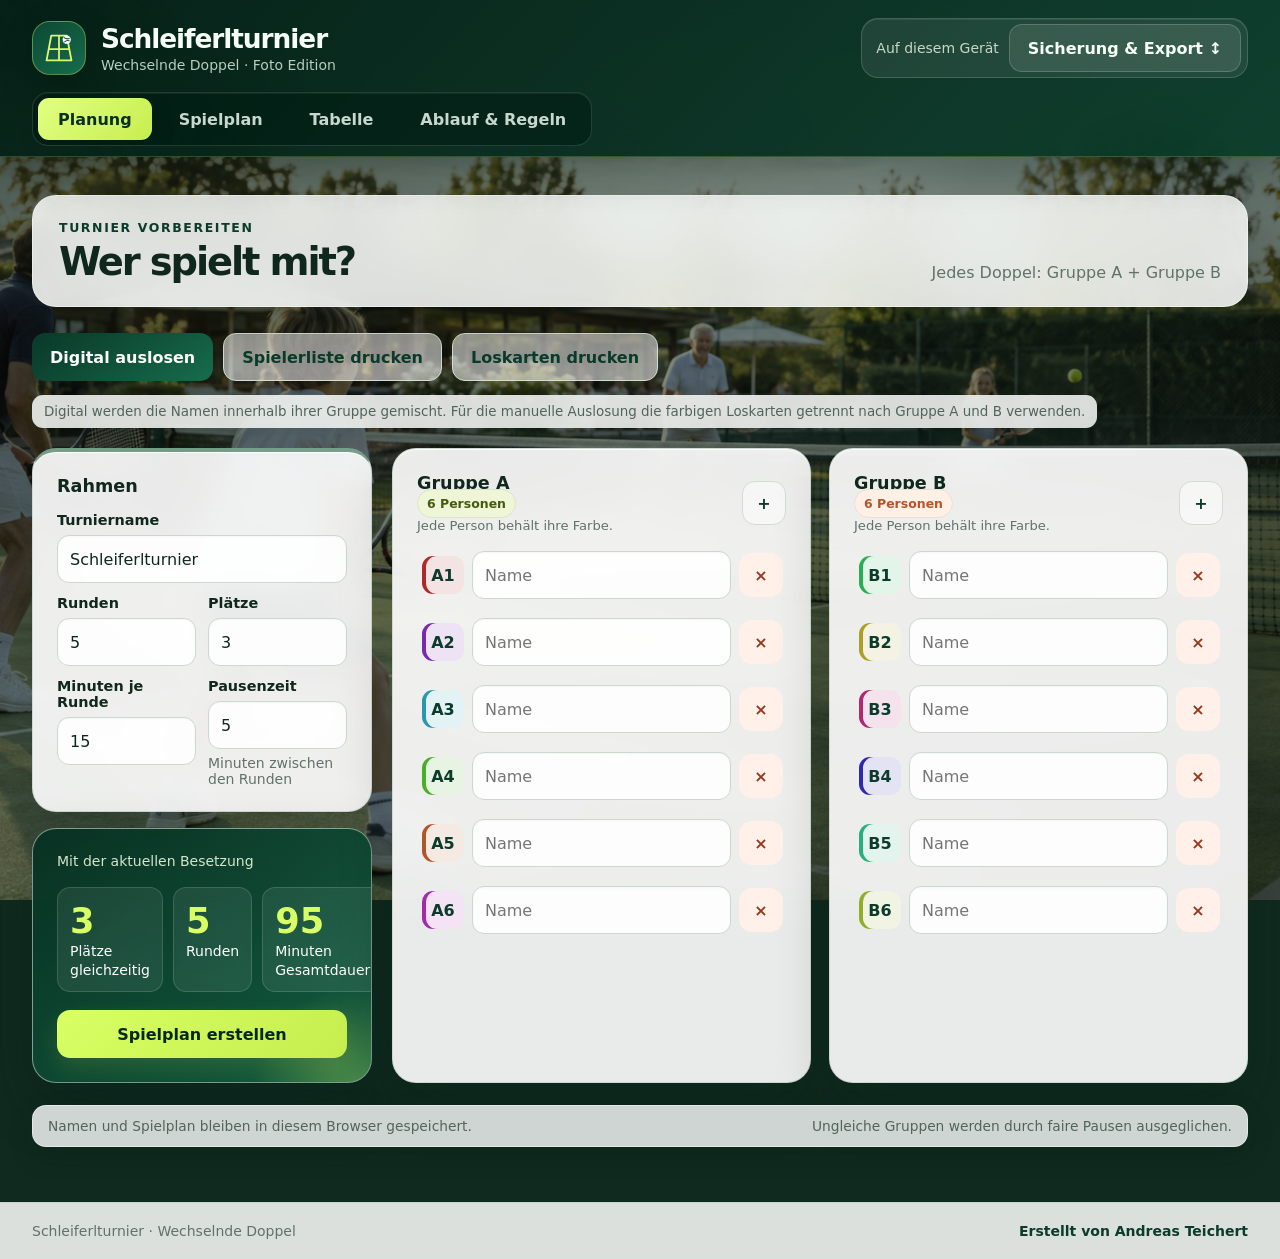
==== commit b52dfa29: "Add files via upload" ====
--- a/index.html
+++ b/index.html
@@ -1,130 +1,143 @@
-<!doctype html>
-<html lang="de">
-<head>
-<meta charset="utf-8"><meta name="viewport" content="width=device-width,initial-scale=1">
-<meta name="theme-color" content="#164e38"><meta name="description" content="Saisonabschluss Turnier des SV Sallach: Teams, Spielplan, Ergebnisse und Tabellen auf einem Gerät.">
-<title>Saisonabschluss Turnier · SV Sallach</title>
-<link rel="icon" href="data:image/svg+xml,%3Csvg xmlns='http://www.w3.org/2000/svg' viewBox='0 0 40 40'%3E%3Crect width='40' height='40' rx='12' fill='%23164e38'/%3E%3Ccircle cx='20' cy='20' r='12' fill='%23dbf76d'/%3E%3Cpath d='M12 10Q25 20 12 30M28 10Q15 20 28 30' fill='none' stroke='%23164e38' stroke-width='2'/%3E%3C/svg%3E">
-<style>
-:root{--green:#164e38;--deep:#103a2a;--lime:#dbf76d;--paper:#f4f6f1;--ink:#182a22;--muted:#617068;--line:#dce4da;--orange:#a34b24;--white:#fff;--radius:22px;font-family:ui-rounded,"Aptos","Segoe UI",system-ui,sans-serif;color:var(--ink);background:var(--paper);font-size:16px}*{box-sizing:border-box}body{margin:0}button,input,select{font:inherit}button{cursor:pointer;touch-action:manipulation}button:disabled{cursor:not-allowed;opacity:.45}button:focus-visible,input:focus-visible,summary:focus-visible{outline:3px solid #4383d6;outline-offset:3px}button{min-height:48px;border:0;border-radius:13px;padding:10px 18px;background:#eaf0e6;color:var(--green);font-weight:700}button:hover{filter:brightness(.96)}button.primary{background:var(--green);color:white}button.light{background:var(--lime);color:var(--deep)}button.ghost{background:transparent;border:1px solid var(--line)}button.danger{background:#fff0e9;color:#92391d}input{width:100%;min-height:48px;padding:12px;border:1.5px solid #cdd8cb;border-radius:12px;background:white;color:var(--ink)}label{display:block;font-weight:650;font-size:.9rem;margin-bottom:7px}h1,h2,h3,p{margin:0}h1{font-size:1.55rem;letter-spacing:-.04em}h2{font-size:1.8rem;letter-spacing:-.035em}h3{font-size:1.1rem}small,.small{font-size:.875rem}p{line-height:1.55}.muted{color:var(--muted)}.shell{max-width:1280px;margin:auto;padding:0 32px}header{background:white;border-bottom:1px solid var(--line)}.topbar{display:flex;justify-content:space-between;align-items:center;gap:20px;padding:23px 0}.brand{display:flex;gap:13px;align-items:center}.brand-mark{width:49px;height:49px;border-radius:16px;background:var(--green);color:var(--lime);display:grid;place-items:center;font-size:1.65rem;font-weight:800}.brand-sub{font-size:.875rem;color:var(--muted);margin-top:3px}.header-actions{display:flex;align-items:center;gap:14px}.save-status{font-size:.875rem;color:var(--muted);max-width:180px}nav{display:flex;gap:8px;padding:4px 0 0;overflow:auto}nav button{border-radius:12px 12px 0 0;background:transparent;white-space:nowrap;padding:15px 24px;color:var(--muted);border-bottom:3px solid transparent}nav button.active{color:var(--green);border-bottom-color:var(--green);background:#f2f6ee}main{padding:30px 0 55px}.intro{display:flex;align-items:end;justify-content:space-between;gap:20px;margin-bottom:22px}.eyebrow{font-size:.875rem;letter-spacing:.07em;text-transform:uppercase;font-weight:750;color:var(--green);margin-bottom:7px}.tag{font-size:.85rem;font-weight:750;padding:7px 10px;border-radius:9px;display:inline-block;background:#eaf2e5;color:var(--green)}.tag.b{background:#fff0e5;color:var(--orange)}.tag.done{background:#eff5d7;color:#445b0c}.control-deck{display:grid;grid-template-columns:minmax(0,1fr) 340px;gap:20px;margin-bottom:28px}.panel{background:white;border:1px solid var(--line);border-radius:var(--radius);padding:24px}.rounds{display:flex;flex-wrap:wrap;gap:9px;margin:20px 0}.rounds button{width:54px;height:54px;background:#f1f4ed;border:1px solid var(--line);font-size:1.2rem}.rounds button.active{background:var(--green);color:white;border-color:var(--green)}.rounds button:last-child{width:auto;font-size:1rem}.progress-track{height:8px;background:#e8eee4;border-radius:8px;overflow:hidden;margin:12px 0}.progress-fill{height:100%;background:var(--green);border-radius:8px;transition:width .3s}.timer{background:var(--green);color:white;border:0;display:flex;flex-direction:column;justify-content:space-between}.timer .muted{color:#d4e5cd}.timer-top{display:flex;align-items:center;justify-content:space-between}.timer-digits{font-size:3.7rem;letter-spacing:-.045em;line-height:1.2;font-weight:750;font-variant-numeric:tabular-nums;margin:5px 0}.timer-actions{display:flex;gap:8px}.timer button.ghost{color:white;border-color:#77917c}.timer button{min-height:45px}.section-heading{display:flex;justify-content:space-between;align-items:center;gap:15px;margin:0 0 17px}.games{display:grid;grid-template-columns:repeat(3,minmax(0,1fr));gap:18px}.match{background:white;border:1px solid var(--line);border-radius:var(--radius);padding:21px;position:relative}.match.saved{border-color:#aabc88}.match-top{display:flex;justify-content:space-between;align-items:center;margin-bottom:22px}.court-label{font-size:.9rem;color:var(--muted);font-weight:700}.teams-pair{display:grid;grid-template-columns:1fr 1fr;gap:15px;margin-bottom:16px}.team-code{font-size:1.65rem;font-weight:800;letter-spacing:-.04em}.team-name{font-size:.875rem;color:var(--muted);line-height:1.45;overflow-wrap:anywhere;margin-top:5px;min-height:41px}.score-row{display:grid;grid-template-columns:1fr 18px 1fr;gap:9px;align-items:center}.score-row input{text-align:center;font-size:2rem;font-weight:750;background:#f7f9f4;height:70px;border-color:var(--line);font-variant-numeric:tabular-nums;appearance:textfield;-moz-appearance:textfield}.score-row input::-webkit-inner-spin-button{appearance:none}.colon{font-size:1.5rem;color:#83917c;text-align:center}.match .save-score{width:100%;margin-top:15px}.match.saved .save-score{background:#edf4dc;color:#425a15}.hint{font-size:.875rem;color:var(--muted);margin-top:18px;line-height:1.55}.toast{position:fixed;bottom:25px;left:50%;transform:translateX(-50%);padding:15px 24px;background:var(--deep);color:white;border-radius:15px;box-shadow:0 8px 35px #0002;z-index:10;max-width:calc(100% - 32px);text-align:center}.toast:empty{display:none}.toolbar{display:flex;flex-wrap:wrap;gap:10px;margin-bottom:24px}.team-grid{display:grid;grid-template-columns:repeat(3,minmax(0,1fr));gap:17px}.team-edit{display:grid;gap:15px}.team-edit .team-heading{display:flex;align-items:center;gap:12px}.team-edit input{font-size:1rem}.board-grid{display:grid;grid-template-columns:1fr 1fr;gap:22px}.table-wrap{overflow:auto;margin-top:18px}table{width:100%;border-collapse:collapse;text-align:left}th{font-size:.875rem;color:var(--muted);padding:12px 8px;border-bottom:1px solid var(--line)}td{padding:16px 8px;border-bottom:1px solid #e9eee6;font-variant-numeric:tabular-nums}td:last-child,th:last-child{text-align:right}.table-team{font-weight:750}.table-team small{display:block;color:var(--muted);font-weight:400;margin-top:4px}.points{font-size:1.35rem;font-weight:800;color:var(--green)}.empty{padding:42px 28px;text-align:center;max-width:650px;margin:30px auto}.empty p{margin:14px 0 24px}.rule-grid{display:grid;grid-template-columns:1fr 1fr;gap:20px}.rule-grid p{margin-top:10px;color:var(--muted)}.rule-grid ol{padding-left:20px;line-height:1.65}.rule-grid li{margin:9px 0}.warning{background:#fff4df;color:#795017;border:1px solid #eed7a9;border-radius:14px;padding:14px 18px;margin-bottom:20px;line-height:1.5}.hidden{display:none!important}dialog{width:min(540px,calc(100% - 28px));max-height:85vh;border:1px solid var(--line);border-radius:24px;padding:28px;color:var(--ink);box-shadow:0 20px 80px #0003}dialog::backdrop{background:#102d2566;backdrop-filter:blur(4px)}dialog h2{font-size:1.5rem;margin-bottom:16px}dialog p{margin-bottom:20px}.dialog-actions{display:flex;gap:10px;justify-content:flex-end;margin-top:24px;flex-wrap:wrap}.backup-actions{display:grid;gap:12px}.radio-option{display:flex;align-items:center;gap:12px;font-size:1rem;font-weight:500;margin:15px 0}.radio-option input{width:22px;min-height:22px;accent-color:var(--green)}.screen-footer{margin-top:28px;display:flex;justify-content:space-between;gap:20px;font-size:.875rem;color:var(--muted)}.start-time{max-width:180px}.round-complete{color:var(--green);font-weight:700}.awards{display:grid;gap:18px;margin-top:22px}.print-only{display:none}@media(min-width:1000px){.match{min-height:327px}}@media(max-width:1050px){.games,.team-grid{grid-template-columns:repeat(2,minmax(0,1fr))}.shell{padding:0 24px}.control-deck{grid-template-columns:minmax(0,1fr) 300px}.board-grid{grid-template-columns:1fr}}@media(max-width:650px){.shell{padding:0 16px}.topbar{padding:18px 0}.brand-sub{font-size:.8rem}.header-actions .save-status{display:none}.header-actions button{padding:10px 13px}.brand-mark{width:40px;height:44px}.brand{gap:9px}h1{font-size:1.3rem}nav{gap:0}nav button{padding:13px 17px}main{padding-top:23px}.intro{align-items:start}.intro>.muted{display:none}h2{font-size:1.55rem}.control-deck{grid-template-columns:1fr;gap:14px}.timer{display:grid;grid-template-columns:1fr 1fr;column-gap:20px}.timer-top{grid-column:1/-1}.timer-actions{align-items:center;justify-content:end}.timer-digits{font-size:3rem}.games,.team-grid,.rule-grid{grid-template-columns:1fr}.panel{padding:20px}.match{padding:20px}.rounds{margin:15px 0}.rounds button{width:44px}.team-name{min-height:0}.screen-footer{flex-direction:column;gap:7px}.section-heading{align-items:start}.section-heading .muted{max-width:140px;text-align:right}.score-row input{height:68px}}@media print{header,nav,.control-deck,.toolbar,.save-score,.screen-footer,dialog,.toast,.no-print{display:none!important}body{background:white}.shell{max-width:none;padding:0}main{padding:0}.games{grid-template-columns:1fr 1fr}.match,.panel{break-inside:avoid;box-shadow:none}.print-only{display:block}.board-grid{grid-template-columns:1fr}.team-grid{grid-template-columns:1fr 1fr}}
-.print-extra{display:none}.print-sheet{break-after:page}.print-sheet:last-child{break-after:auto}.print-sheet h1{font-size:25px;margin-bottom:12px}.print-sheet>p{font-size:13px;margin-bottom:22px}.los-grid{display:grid;grid-template-columns:90mm 90mm;grid-template-rows:repeat(3,65mm)}.los-card{padding:7mm;border:1px dashed #748275;break-inside:avoid}.los-card strong{font-size:32px;display:block;margin:8mm 0 4mm}.los-card p{font-size:13px;margin:3mm 0}.print-field h1{font-size:75px;color:var(--green);margin-top:20mm}.print-field h2{margin:10mm 0}.print-field table{font-size:24px;margin:16mm 0}.print-field td{padding:20px 10px}.brand-mark{background:white;border:1px solid var(--line);padding:3px;object-fit:contain;display:block}@media print{@page{size:A4 portrait;margin:13mm}body.printing-extra>header,body.printing-extra>.shell{display:none!important}body.printing-extra .print-extra{display:block!important}}
+<!doctype html>
+<html lang="de">
+<head>
+<meta charset="utf-8">
+<meta name="viewport" content="width=device-width,initial-scale=1">
+<meta name="theme-color" content="#164e38">
+<meta name="robots" content="noindex, nofollow">
+<meta name="description" content="Schleiferlturnier für Erwachsene mit wechselnden Doppelpartnern aus Gruppe A und Gruppe B.">
+<title>Schleiferlturnier · Designvorschlag mit Fotohintergrund</title>
+<link rel="icon" type="image/svg+xml" href="data:image/svg+xml,%3Csvg xmlns='http://www.w3.org/2000/svg' viewBox='0 0 64 64'%3E%3Crect width='64' height='64' rx='18' fill='%23164e38'/%3E%3Cpath d='M19 11h26l8 42H11zM15 34h34M32 11v42' fill='none' stroke='%23dbf76d' stroke-width='3' stroke-linejoin='round'/%3E%3Ccircle cx='45' cy='18' r='7' fill='white'/%3E%3Cpath d='M40 14q5 4 10 2M41 22q4-4 9-2' fill='none' stroke='%23164e38' stroke-width='1.8'/%3E%3C/svg%3E">
+<style>
+:root{--navy:#164e38;--navy2:#103a2a;--gold:#dbf76d;--coral:#a34b24;--paper:#f4f6f1;--ink:#182a22;--muted:#617068;--line:#dce4da;--white:#fff;--blue:#eaf0e6;--green:#eff5d7;--radius:22px;font-family:ui-rounded,"Aptos","Segoe UI",system-ui,sans-serif;color:var(--ink);background:var(--paper);font-size:16px}*{box-sizing:border-box}body{margin:0}button,input,select{font:inherit}button{cursor:pointer;min-height:48px;border:0;border-radius:13px;padding:10px 18px;background:var(--blue);color:var(--navy);font-weight:750}button:hover{filter:brightness(.96)}button:disabled{opacity:.42;cursor:not-allowed}button.primary{background:var(--navy);color:white}button.gold{background:var(--gold);color:var(--navy2)}button.ghost{background:transparent;border:1px solid var(--line)}button.danger{background:#fff0e9;color:#92391d}button:focus-visible,input:focus-visible,select:focus-visible{outline:3px solid #4383d6;outline-offset:3px}input,select{width:100%;min-height:48px;border:1.5px solid #cdd8cb;border-radius:12px;padding:11px 12px;background:white;color:var(--ink)}label{display:block;font-size:.9rem;font-weight:700;margin-bottom:7px}h1,h2,h3,p{margin:0}h1{font-size:1.55rem;letter-spacing:-.04em}h2{font-size:1.8rem;letter-spacing:-.035em}h3{font-size:1.1rem}.small{font-size:.875rem}.muted{color:var(--muted)}.shell{max-width:1280px;margin:auto;padding:0 32px}header{background:var(--white);border-bottom:1px solid var(--line)}.topbar{display:flex;align-items:center;justify-content:space-between;gap:20px;padding:23px 0}.brand{display:flex;align-items:center;gap:13px}.brandmark{width:49px;height:49px;border-radius:16px;background:var(--navy);color:var(--gold);display:grid;place-items:center;font-size:1.6rem}.brand p{font-size:.875rem;color:var(--muted);margin-top:3px}.actions{display:flex;gap:10px;align-items:center}nav{display:flex;gap:8px;overflow:auto;padding-top:4px}nav button{border-radius:12px 12px 0 0;background:transparent;color:var(--muted);white-space:nowrap;border-bottom:3px solid transparent;padding:15px 24px}nav button.active{color:var(--navy);background:#f2f6ee;border-bottom-color:var(--navy)}main{padding:30px 0 55px}.intro{display:flex;justify-content:space-between;align-items:end;gap:20px;margin-bottom:22px}.eyebrow{text-transform:uppercase;letter-spacing:.07em;color:var(--navy);font-size:.875rem;font-weight:800;margin-bottom:7px}.panel{background:white;border:1px solid var(--line);border-radius:var(--radius);padding:24px}.setup-grid{display:grid;grid-template-columns:340px 1fr;gap:20px}.settings{display:grid;gap:16px;align-content:start}.settings-grid{display:grid;grid-template-columns:1fr 1fr;gap:12px}.summary{background:var(--navy);color:white}.summary .muted{color:#d4e5cd}.summary strong{font-size:2.2rem;color:var(--gold);display:block}.summary-grid{display:grid;grid-template-columns:repeat(3,1fr);gap:10px;margin:18px 0}.summary-item{background:#ffffff12;border:1px solid #ffffff1c;border-radius:13px;padding:12px}.player-columns{display:grid;grid-template-columns:1fr 1fr;gap:18px}.category-head{display:flex;justify-content:space-between;align-items:center;margin-bottom:13px}.pill{font-size:.78rem;font-weight:800;padding:6px 9px;border-radius:999px;background:#eaf2e5;color:var(--navy)}.pill.beginner{background:#eff5d7;color:#445b0c}.pill.advanced{background:#fff0e5;color:var(--coral)}.player-list{display:grid;gap:9px}.player-row{display:grid;grid-template-columns:42px 1fr 42px;gap:8px;align-items:center}.player-code{font-weight:850;text-align:center;color:var(--navy)}.icon-btn{padding:0;min-height:44px;width:44px}.notice{border:1px solid #eed7a9;background:#fff4df;color:#795017;border-radius:14px;padding:14px 18px;line-height:1.5;margin-bottom:18px}.success{border-color:#b9d3b8;background:#edf7ec;color:#315b30}.toolbar{display:flex;flex-wrap:wrap;gap:10px;margin-bottom:20px}.rounds{display:flex;gap:9px;flex-wrap:wrap;margin:16px 0 22px}.rounds button{width:50px;padding:0}.rounds button.active{background:var(--navy);color:white}.matches{display:grid;grid-template-columns:repeat(3,minmax(0,1fr));gap:18px}.match{background:white;border:1px solid var(--line);border-radius:var(--radius);padding:21px}.match.saved{border-color:#aabc88}.match-top{display:flex;justify-content:space-between;align-items:center;margin-bottom:18px}.court{font-weight:850;color:var(--navy)}.team-vs{display:grid;grid-template-columns:1fr 28px 1fr;gap:8px;align-items:center}.team{min-width:0}.player-name{font-weight:800;overflow-wrap:anywhere}.level{font-size:.8rem;color:var(--muted);margin-top:4px}.vs{text-align:center;color:var(--muted);font-weight:800}.score{display:grid;grid-template-columns:1fr 16px 1fr;gap:7px;align-items:center;margin-top:16px}.score input{text-align:center;font-size:1.5rem;font-weight:800;background:#f7f9f4}.score span{text-align:center}.save-result{width:100%;margin-top:10px}.bye-panel{margin-top:18px}.bye-list{display:flex;flex-wrap:wrap;gap:8px;margin-top:10px}.bye{padding:7px 10px;border-radius:9px;background:#f1f4ed;font-size:.85rem}.table-wrap{overflow:auto}table{border-collapse:collapse;width:100%;min-width:680px}th{text-align:left;color:var(--muted);font-size:.82rem;padding:11px 9px;border-bottom:1px solid var(--line)}td{padding:13px 9px;border-bottom:1px solid #e9eee6;font-variant-numeric:tabular-nums}.rank{font-weight:850;color:var(--navy)}.points{font-size:1.18rem;font-weight:850;color:var(--navy)}.rules-grid{display:grid;grid-template-columns:1fr 1fr;gap:20px}.rules-grid p{color:var(--muted);line-height:1.58;margin-top:9px}.rules-grid ol{line-height:1.65;padding-left:20px}.rules-grid li{margin:7px 0}.empty{text-align:center;padding:50px 25px}.empty p{max-width:600px;margin:12px auto 20px;color:var(--muted);line-height:1.55}.footer-note{margin-top:22px;color:var(--muted);font-size:.86rem;display:flex;justify-content:space-between;gap:20px}.site-footer{background:white;border-top:1px solid var(--line);color:var(--muted);font-size:.875rem}.site-footer .shell{display:flex;justify-content:space-between;gap:20px;padding-top:20px;padding-bottom:20px}.site-footer .credit{font-weight:700;color:var(--navy)}.hidden{display:none!important}.toast{position:fixed;bottom:22px;left:50%;transform:translateX(-50%);background:var(--navy2);color:white;border-radius:15px;padding:14px 22px;box-shadow:0 8px 35px #0002;z-index:10;max-width:calc(100% - 30px);text-align:center}.toast:empty{display:none}dialog{width:min(520px,calc(100% - 28px));border:1px solid var(--line);border-radius:24px;padding:28px;color:var(--ink);box-shadow:0 20px 80px #0003}dialog::backdrop{background:#102d2566;backdrop-filter:blur(4px)}dialog h2{font-size:1.5rem;margin-bottom:12px}dialog p{line-height:1.55;color:var(--muted)}.dialog-actions{display:flex;justify-content:flex-end;gap:10px;margin-top:22px;flex-wrap:wrap}@media(max-width:980px){.setup-grid{grid-template-columns:1fr}.settings{grid-template-columns:1fr 1fr}.matches{grid-template-columns:1fr 1fr}}@media(max-width:680px){.shell{padding:0 16px}.topbar{padding:18px 0}.brand p{display:none}.actions button{padding:9px 12px}.actions .label{display:none}nav{gap:0}nav button{padding:13px 17px}main{padding-top:23px}.intro{align-items:start}.player-columns,.rules-grid,.settings{grid-template-columns:1fr}.matches{grid-template-columns:1fr}.panel{padding:20px}.summary-grid{grid-template-columns:repeat(3,1fr)}.footer-note,.site-footer .shell{flex-direction:column;gap:7px}}@media print{header,.toolbar,.rounds,.save-result,.footer-note,.toast,dialog,.no-print{display:none!important}body{background:white}.shell{max-width:none;padding:0}main{padding:0}.matches{grid-template-columns:1fr 1fr}.match,.panel{break-inside:avoid}.match{padding:14px}.bye-panel{break-inside:avoid}.site-footer{margin-top:15px}}
+/* Horizontale Überbreite bleibt in ihrem jeweiligen Inhaltsbereich. */
+html,body{width:100%;max-width:100%;overflow-x:hidden}body,.shell,main,.panel,.table-wrap{min-width:0}.shell{width:100%}.table-wrap{width:100%;max-width:100%;overflow-x:auto;overscroll-behavior-x:contain;-webkit-overflow-scrolling:touch;touch-action:pan-x pan-y}.table-wrap table{width:100%;min-width:680px}@media(max-width:680px){.intro{flex-direction:column}.table-wrap{border-radius:12px}}
+.schedule-overview{display:flex;align-items:center;justify-content:space-between;gap:18px;flex-wrap:wrap;margin-bottom:20px}.schedule-facts{display:flex;gap:8px;flex-wrap:wrap}.schedule-facts span{padding:8px 11px;border-radius:999px;background:white;border:1px solid var(--line);font-size:.84rem;color:var(--muted);font-weight:700}.schedule-list{display:grid;gap:28px}.round-block{border:1px solid var(--line);border-radius:26px;background:#eef3eb;padding:20px;scroll-margin-top:18px}.round-block.current{border-color:#789578;box-shadow:0 0 0 3px #164e3812}.round-heading{display:flex;align-items:center;justify-content:space-between;gap:16px;margin-bottom:16px}.round-title{display:flex;align-items:center;gap:12px}.round-number{display:grid;place-items:center;width:42px;height:42px;border-radius:14px;background:var(--navy);color:white;font-weight:850}.round-block:not(.current) .round-number{background:white;color:var(--navy);border:1px solid var(--line)}.round-heading h3{font-size:1.25rem}.round-meta{display:flex;gap:8px;flex-wrap:wrap;justify-content:flex-end}.round-meta span{font-size:.8rem;color:var(--muted);background:white;border-radius:999px;padding:7px 10px}.round-block .matches{gap:14px}.round-block .match{border-radius:18px;padding:18px}.player-label{display:inline-flex;align-items:center;gap:8px;max-width:100%;font-weight:800}.player-dot{width:12px;height:12px;border-radius:50%;flex:0 0 12px;background:var(--player-color);box-shadow:0 0 0 3px color-mix(in srgb,var(--player-color) 18%,white)}.player-code{display:grid;place-items:center;min-height:38px;border-radius:11px;background:color-mix(in srgb,var(--player-color) 13%,white);box-shadow:inset 4px 0 0 var(--player-color)}.bye{display:inline-flex;align-items:center;gap:7px;background:white;border:1px solid var(--line)}.standings-player{display:flex;align-items:center;gap:9px}.color-legend{font-size:.82rem;color:var(--muted);margin-top:6px}@media(max-width:680px){.schedule-overview{align-items:flex-start}.round-block{padding:14px;border-radius:20px;margin:0 -4px}.round-heading{align-items:flex-start}.round-meta{justify-content:flex-start}.round-block .match{padding:17px}.rounds{flex-wrap:nowrap;overflow-x:auto;padding-bottom:5px}.rounds button{flex:0 0 48px}}@media print{.schedule-overview{display:none}.schedule-list{gap:18px}.round-block{break-inside:avoid;border:1px solid #aaa;background:white;padding:12px}.round-block .matches{grid-template-columns:1fr 1fr}.round-heading{margin-bottom:10px}}
+.timer-panel{display:grid;grid-template-columns:1fr auto auto;gap:18px;align-items:center;background:var(--navy);color:white;border-radius:22px;padding:18px 20px;margin-bottom:22px}.timer-copy{display:flex;align-items:center;gap:12px}.timer-icon{font-size:1.6rem}.timer-copy .muted{color:#d4e5cd}.timer-digits{font-size:2.35rem;font-weight:900;letter-spacing:.04em;color:var(--gold);font-variant-numeric:tabular-nums}.timer-actions{display:flex;gap:8px;flex-wrap:wrap}.timer-actions button{min-height:42px}.timer-actions .light{background:white;color:var(--navy)}.draw-toolbar{display:flex;gap:10px;flex-wrap:wrap;margin-bottom:20px}.print-note{font-size:.84rem;color:var(--muted);margin:-10px 0 20px}#print-extra{display:none}.print-sheet{padding:12mm;font-family:"Segoe UI",sans-serif;color:#111;background:white}.print-sheet h1{font-size:24pt;margin-bottom:4mm}.print-sheet h2{font-size:16pt;margin:3mm 0}.print-sheet p{line-height:1.45}.los-grid{display:grid;grid-template-columns:1fr 1fr;gap:8mm;margin-top:8mm}.los-card{height:78mm;border:2px dashed #777;border-radius:5mm;padding:8mm;display:flex;flex-direction:column;justify-content:space-between;break-inside:avoid}.los-card .lot-code{font-size:30pt;font-weight:900;display:flex;align-items:center;gap:4mm}.lot-color{width:12mm;height:12mm;border-radius:50%;display:inline-block;background:var(--player-color)}.print-list{width:100%;border-collapse:collapse;margin-top:7mm}.print-list th,.print-list td{border-bottom:1px solid #bbb;padding:4mm 2mm;text-align:left}.print-field{text-align:center}.print-field .field-number{font-size:60pt;color:var(--navy);font-weight:900;margin:10mm 0}.print-field table{text-align:left;min-width:0}.print-field td,.print-field th{padding:3mm}.toolbar-divider{width:1px;background:var(--line);align-self:stretch}@media(max-width:680px){.timer-panel{grid-template-columns:1fr auto}.timer-actions{grid-column:1/-1}.timer-actions button{flex:1}.draw-toolbar button{flex:1 1 160px}.toolbar-divider{display:none}}@media print{.timer-panel{display:none!important}body.printing-extra>header,body.printing-extra>.shell,body.printing-extra>.site-footer,body.printing-extra>.toast,body.printing-extra>dialog{display:none!important}body.printing-extra #print-extra{display:block!important}.print-sheet{break-after:page}.print-sheet:last-child{break-after:auto}.los-grid{grid-template-columns:1fr 1fr}}
+.timer-actions .ghost{color:white;border-color:#ffffff66}
+.brandmark{background:linear-gradient(145deg,#0f3f2d,#1f7856);box-shadow:0 8px 24px #164e3830;border:1px solid #ffffff24;overflow:hidden}.brandmark svg{width:38px;height:38px;display:block}.schedule-list{gap:36px}.round-block,.round-block:nth-child(even){background:#f1f2f1;border-left:5px solid #9aa39d;box-shadow:0 9px 25px #173d2d0b}.round-block.current{border-left-color:#668675;box-shadow:0 0 0 3px #164e3815,0 12px 28px #173d2d12}.level{font-weight:400}.print-kicker{font-size:10pt;font-weight:800;letter-spacing:.12em;text-transform:uppercase;color:#50725f}.print-title{font-size:28pt!important;color:#164e38;margin:2mm 0!important}.print-quote{font-size:13pt;font-style:italic;color:#3d5d4b;border-left:4px solid #a9ca3f;padding:3mm 0 3mm 5mm;margin:5mm 0 9mm}.print-summary{display:flex;gap:5mm;margin-bottom:8mm}.print-summary span{border:1px solid #b8c8bd;border-radius:4mm;padding:2.5mm 4mm;font-weight:700}.print-round{border:1.5px solid #9bb0a1;border-radius:4mm;padding:5mm;margin:0 0 6mm;break-inside:avoid}.print-round h2{color:#164e38;margin:0 0 3mm}.print-round table{width:100%;min-width:0;border-collapse:collapse}.print-round th{background:#eaf1e7;color:#164e38}.print-round th,.print-round td{border-bottom:1px solid #ccd7ce;padding:2.5mm;text-align:left;font-size:9.5pt}.print-round .print-byes{margin-top:3mm;color:#53665b;font-size:9pt}.print-player-line{display:block;line-height:1.45}.print-player-line span{font-weight:400;color:#53665b}.print-encounter{display:grid;grid-template-columns:1fr auto 1fr;gap:3mm;align-items:start}.print-vs{color:#617068;font-size:9pt;padding-top:.5mm}.place-card{border:2px solid #164e38;border-radius:7mm;padding:10mm;min-height:260mm;display:flex;flex-direction:column}.place-card-head{display:flex;align-items:flex-start;justify-content:space-between;gap:10mm;border-bottom:2px solid #dbf76d;padding-bottom:6mm}.place-card .place-number{font-size:50pt;font-weight:950;color:#164e38;line-height:1}.place-card .place-badge{background:#164e38;color:white;border-radius:5mm;padding:3mm 5mm;font-weight:800}.place-card .print-quote{margin-bottom:5mm}.place-card table{width:100%;min-width:0;border-collapse:collapse}.place-card th,.place-card td{padding:3mm 2mm;border-bottom:1px solid #cbd6ce;text-align:left;font-size:10pt}.place-card th{color:#164e38}.place-card-footer{margin-top:auto;padding-top:6mm;display:flex;justify-content:space-between;color:#52675a;font-size:9pt}@media(max-width:680px){.schedule-list{gap:28px}.round-block{border-left-width:4px}}@media print{.print-schedule-sheet{padding:10mm}.print-schedule-sheet .print-round{break-inside:avoid}.place-card{break-inside:avoid}}
+.round-progress{margin:0 0 16px}.round-progress-copy{display:flex;align-items:center;justify-content:space-between;gap:12px;margin-bottom:8px}.round-progress-copy strong{color:var(--navy);font-size:.84rem}.round-progress-track{height:8px;border-radius:999px;background:#dfe7e1;overflow:hidden}.round-progress-fill{height:100%;border-radius:inherit;background:linear-gradient(90deg,#176c4c,#8ebc3f);transition:width .25s ease}.round-block.locked{border-left-color:#b5bdb8}.round-block.locked .match{background:rgba(246,248,247,.9);box-shadow:none}.round-block.locked .score input{background:#edf1ee;color:#718077}.round-lock{margin:0 0 16px;padding:11px 14px;border:1px solid #d8cda9;border-radius:13px;background:#fff8e8;color:#6f5520;font-size:.88rem;line-height:1.45}.rounds button.completed{background:#e5f1dc;color:#315b30}.rounds button.locked{background:#e7ebe8;color:#718077}.rounds button.locked:after{content:" · gesperrt";position:absolute;inline-size:1px;block-size:1px;overflow:hidden;clip-path:inset(50%)}@media(max-width:680px){.round-progress-copy{align-items:flex-start;flex-direction:column;gap:3px}}@media print{.round-progress,.round-lock{display:none!important}}
 </style>
-<style id="family-photo-design">
-:root{--green:#0b3b2b;--deep:#06271c;--lime:#d8ff63;--paper:#e7eee9;--ink:#10271d;--muted:#637269;--line:#d1ddd5;--radius:24px}
-html{background:#102a20}body{min-height:100vh;background-color:#102a20;background-image:linear-gradient(135deg,rgba(5,28,20,.66),rgba(13,47,34,.44) 48%,rgba(4,24,17,.7)),url("Familienturnier_Hintergrund_Familie.png");background-position:center center;background-size:cover;background-repeat:no-repeat;background-attachment:fixed;background-blend-mode:multiply,normal}.shell{max-width:1320px}
-header{position:sticky;top:0;z-index:8;background:linear-gradient(135deg,rgba(4,31,22,.96),rgba(9,59,41,.93));border-bottom:1px solid rgba(216,255,99,.2);box-shadow:0 14px 38px rgba(2,20,13,.3);backdrop-filter:blur(22px) saturate(125%);-webkit-backdrop-filter:blur(22px) saturate(125%)}
-.topbar{padding:18px 0 14px}.brand{gap:15px}.brand-mark{width:54px;height:54px;border-radius:18px;background:rgba(255,255,255,.96);border:1px solid rgba(216,255,99,.34);padding:4px;box-shadow:0 12px 30px rgba(0,18,11,.34)}.brand h1{font-size:1.65rem;color:#f7fff9}.brand-sub{color:#b9cdc1}.header-actions{padding:5px 6px 5px 14px;border-radius:17px;background:rgba(255,255,255,.08);border:1px solid rgba(255,255,255,.16);box-shadow:inset 0 1px 0 rgba(255,255,255,.08)}.save-status{color:#c6d8cd}.header-actions .ghost{color:#f7fff9;background:rgba(255,255,255,.1);border-color:rgba(255,255,255,.18)}
-nav{gap:7px;padding:5px;margin-bottom:10px;width:max-content;border:1px solid rgba(255,255,255,.13);border-radius:16px;background:rgba(3,29,20,.62);box-shadow:inset 0 1px 0 rgba(255,255,255,.06)}nav button{min-height:42px;padding:9px 20px;border:0!important;border-radius:11px;color:#c8d8cf;background:transparent}nav button.active{color:#0a3023;background:linear-gradient(135deg,#e1ff82,#c7ee4f);box-shadow:0 8px 20px rgba(0,20,12,.3)}
-main{padding-top:38px}.intro{padding:24px 26px;border:1px solid rgba(255,255,255,.46);border-radius:24px;background:rgba(250,252,250,.9);box-shadow:0 18px 46px rgba(3,24,16,.2);backdrop-filter:blur(18px) saturate(125%);-webkit-backdrop-filter:blur(18px) saturate(125%)}.intro h2{font-size:clamp(2rem,3vw,2.8rem);line-height:1.05;letter-spacing:-.055em}.eyebrow{letter-spacing:.13em;font-size:.78rem}
-.panel,.match{border-color:rgba(188,206,194,.68)}.panel{background:rgba(255,255,255,.92);box-shadow:0 22px 55px rgba(3,25,17,.21),inset 0 1px 0 rgba(255,255,255,.94);backdrop-filter:blur(14px);-webkit-backdrop-filter:blur(14px)}.match{background:rgba(255,255,255,.94);box-shadow:0 12px 30px rgba(3,25,17,.16);transition:transform .18s ease,box-shadow .18s ease}.match:hover{transform:translateY(-2px);box-shadow:0 18px 38px rgba(3,25,17,.2)}.timer{background:linear-gradient(120deg,#082f22,#176c4c);box-shadow:0 20px 42px rgba(8,48,34,.24)}.timer-digits{text-shadow:0 3px 18px rgba(216,255,99,.22)}
-button{transition:transform .18s ease,box-shadow .18s ease,filter .18s ease}button:hover:not(:disabled){transform:translateY(-1px);box-shadow:0 9px 20px rgba(13,58,41,.1)}button:active:not(:disabled){transform:translateY(0)}button.primary{background:linear-gradient(135deg,#0b3b2b,#176c4c);box-shadow:0 10px 22px rgba(11,59,43,.18)}button.light{background:linear-gradient(135deg,#d8ff63,#c7ee4f);box-shadow:0 9px 22px rgba(165,199,49,.18)}button.ghost{background:rgba(255,255,255,.64)}input{border-color:#cbd8cf;background:rgba(255,255,255,.93);box-shadow:inset 0 1px 2px rgba(17,55,40,.04);transition:border-color .18s ease,box-shadow .18s ease,background .18s ease}input:focus{border-color:#4d896d;background:white;box-shadow:0 0 0 4px rgba(56,123,91,.1)}
-.rounds button{background:rgba(249,252,250,.9);box-shadow:0 7px 18px rgba(3,25,17,.1)}.rounds button.active{background:linear-gradient(135deg,#0b3b2b,#176c4c)}.progress-fill{background:linear-gradient(90deg,#176c4c,#8ebc3f)}.hint,.screen-footer{padding:11px 14px;border:1px solid rgba(255,255,255,.42);border-radius:14px;background:rgba(249,252,250,.86);color:#53645a;box-shadow:0 10px 28px rgba(3,24,16,.13);backdrop-filter:blur(14px)}.toolbar+.hint{display:block}.table-wrap{border:1px solid rgba(201,216,206,.86);border-radius:17px;background:rgba(255,255,255,.72)}th{background:rgba(232,239,234,.82)}dialog{background:rgba(255,255,255,.97);backdrop-filter:blur(20px)}
-.board-grid>*,.rule-grid>*{min-width:0}.table-wrap{max-width:100%;overflow-x:auto;overscroll-behavior-inline:contain}
-.board-grid,.board-grid>.panel{min-width:0;max-width:100%}.table-wrap{width:100%;min-width:0;max-width:100%;overflow-x:auto;overflow-y:hidden;-webkit-overflow-scrolling:touch;overscroll-behavior-inline:contain}.standings-wrap{overflow:visible}.standings-table{min-width:0!important;table-layout:fixed}.standings-table th,.standings-table td{overflow-wrap:anywhere}.standings-table th:nth-child(1),.standings-table td:nth-child(1){width:12%}.standings-table th:nth-child(2),.standings-table td:nth-child(2){width:30%}.standings-table th:nth-child(3),.standings-table td:nth-child(3){width:13%}.standings-table th:nth-child(4),.standings-table td:nth-child(4){width:12%}.standings-table th:nth-child(5),.standings-table td:nth-child(5){width:15%}.standings-table th:nth-child(6),.standings-table td:nth-child(6){width:18%}.overall-panel{margin-top:22px}.overall-table th:nth-child(2),.overall-table td:nth-child(2){width:25%}.overall-table th:nth-child(3),.overall-table td:nth-child(3){width:13%}
-@media(max-width:650px){.standings-table,.standings-table tbody{display:block;width:100%}.standings-table thead{display:none}.standings-table tr{display:grid;grid-template-columns:repeat(2,minmax(0,1fr));gap:10px 14px;padding:14px;border-bottom:1px solid #e1e9e2}.standings-table tr:last-child{border-bottom:0}.standings-table td,.standings-table td:nth-child(n){display:grid;grid-template-columns:1fr;width:auto;padding:0;border:0;text-align:left;font-size:.88rem;overflow-wrap:anywhere}.standings-table td::before{content:attr(data-label);margin-bottom:3px;color:var(--muted);font-size:.7rem;font-weight:700;line-height:1.2}.standings-table td:nth-child(2){grid-column:1/-1;grid-row:1}.standings-table td:nth-child(1){grid-column:1;grid-row:2}.standings-table td:nth-child(3){grid-column:2;grid-row:2}.standings-table td:nth-child(4){grid-column:1;grid-row:3}.standings-table td:nth-child(5){grid-column:2;grid-row:3}.standings-table td:nth-child(6){grid-column:1/-1;grid-row:4}.standings-table .table-team small{font-size:.8rem;line-height:1.3}.standings-table .points{font-size:1.1rem}}
-@media(max-width:650px){body{background-attachment:scroll;background-position:50% center}.topbar{flex-wrap:wrap;gap:10px;padding-top:14px}.brand{min-width:0;max-width:100%}.brand>div:last-child{min-width:0}.brand h1{overflow-wrap:anywhere}.header-actions{padding:4px;margin-left:auto}.brand-mark{width:44px;height:44px;flex:0 0 44px}.intro{padding:19px 18px;border-radius:19px}.intro h2{font-size:2rem}nav{width:100%;border-radius:14px 14px 0 0;margin-bottom:0;padding-bottom:0;overflow-x:auto}nav button{flex:0 0 auto}.panel{backdrop-filter:none}.screen-footer{padding:11px 13px}}
-@media(max-width:650px){.control-deck>*{min-width:0}.timer{grid-template-columns:minmax(0,1fr) minmax(0,1fr)}.timer-actions{min-width:0;flex-wrap:wrap}.timer-top,.section-heading{flex-wrap:wrap}.timer-top>*,.section-heading>*{min-width:0;max-width:100%}.section-heading button{white-space:normal}.section-heading .muted{text-align:left}}
-@media(max-width:360px){.topbar{gap:8px}.brand{gap:9px}.brand h1{font-size:1.22rem}.header-actions button{padding:9px 11px}}
-@media(max-width:650px){body{overflow-x:hidden}.board-grid{width:100%}}
-@media(prefers-reduced-motion:reduce){button,.match,input{transition:none!important}}
-@media print{body{background:white!important;color:#10271d}.panel,.match{box-shadow:none!important;backdrop-filter:none!important;border-color:#b9cbbf!important}main:before{content:"SAISONABSCHLUSS TURNIER · SV SALLACH · FAMILIENTAG";display:block;margin-bottom:7mm;color:#527060;font-size:10pt;font-weight:800;letter-spacing:.12em}main:after{content:"Erstellt von Andreas Teichert";display:block;margin-top:8mm;padding-top:4mm;border-top:1px solid #c7d4cb;color:#527060;font-size:9pt;text-align:right}.intro{padding:0 0 5mm;border:0;border-radius:0;background:white;box-shadow:none!important;backdrop-filter:none!important}.eyebrow{color:#527060}.board-grid table{table-layout:fixed;font-size:9pt}.board-grid th,.board-grid td{padding:3mm 1.5mm}.board-grid th:nth-child(1){width:12%}.board-grid th:nth-child(2){width:25%}.board-grid th:nth-child(3){width:14%}.board-grid th:nth-child(4){width:13%}.board-grid th:nth-child(5){width:17%}.board-grid th:nth-child(6){width:19%}.print-sheet{position:relative;min-height:270mm;padding:8mm;border:1.5px solid #155d43;border-radius:7mm;color:#10271d}.print-sheet:before{content:"SV SALLACH · FAMILIENTURNIER";display:block;margin-bottom:6mm;color:#527060;font-size:9pt;font-weight:800;letter-spacing:.12em}.print-sheet:after{content:"Erstellt von Andreas Teichert";position:absolute;right:8mm;bottom:6mm;color:#527060;font-size:8.5pt}.print-sheet h1{color:#155d43;font-size:23pt}.los-card{border:1.5px dashed #6d8778;border-radius:5mm;background:linear-gradient(145deg,#fff,#f3f7f4)}.los-card strong{color:#155d43}.print-field{padding:10mm}.print-field h1{color:#155d43}.print-field h2{color:#527060}.print-field table{border-top:1px solid #b9cbbf;border-bottom:1px solid #b9cbbf}.print-field th{background:#e8f0eb;color:#155d43}.print-field td{border-color:#d4dfd7}}
+<style id="modern-design-proposal">
+:root{--navy:#0b3b2b;--navy2:#06271c;--gold:#d8ff63;--coral:#b5542d;--paper:#e7eee9;--ink:#10271d;--muted:#637269;--line:#d1ddd5;--blue:#e6efea;--green:#eff8d7;--radius:24px}
+html{background:#dfe8e2}
+body{min-height:100vh;background-color:#e8efea;background-image:radial-gradient(circle at 8% 8%,rgba(216,255,99,.24),transparent 28rem),radial-gradient(circle at 91% 18%,rgba(25,111,77,.18),transparent 34rem),linear-gradient(145deg,rgba(255,255,255,.9),rgba(226,237,229,.7) 50%,rgba(218,231,222,.94));background-attachment:fixed}
+body:before{content:"";position:fixed;inset:0;z-index:-1;pointer-events:none;background-image:linear-gradient(90deg,transparent 49.85%,rgba(255,255,255,.44) 50%,transparent 50.15%),linear-gradient(0deg,transparent 49.85%,rgba(255,255,255,.34) 50%,transparent 50.15%);background-size:100% 100%,100% 100%;opacity:.45}
+.shell{max-width:1320px}
+header{position:sticky;top:0;z-index:8;background:rgba(251,253,251,.82);border-bottom:1px solid rgba(142,166,151,.3);box-shadow:0 10px 34px rgba(9,50,35,.06);backdrop-filter:blur(20px) saturate(140%);-webkit-backdrop-filter:blur(20px) saturate(140%)}
+.topbar{padding:18px 0 14px}.brand{gap:15px}.brandmark{width:54px;height:54px;border-radius:18px;box-shadow:0 12px 28px rgba(11,59,43,.24)}.brand h1{font-size:1.65rem}.brand p{color:#718077}.actions{background:rgba(255,255,255,.7);border:1px solid rgba(255,255,255,.85);border-radius:17px;padding:5px 6px 5px 14px;box-shadow:0 8px 24px rgba(14,52,38,.07)}
+nav{gap:7px;padding:5px;margin-bottom:10px;width:max-content;border:1px solid rgba(205,219,210,.88);border-radius:16px;background:rgba(235,241,237,.78)}nav button{min-height:42px;padding:9px 20px;border:0!important;border-radius:11px;background:transparent}nav button.active{color:white;background:linear-gradient(135deg,#0b3b2b,#176c4c);box-shadow:0 8px 18px rgba(11,59,43,.18)}
+main{padding-top:38px}.intro{margin-bottom:26px}.intro h2{font-size:clamp(2rem,3vw,2.8rem);line-height:1.05;letter-spacing:-.055em}.eyebrow{letter-spacing:.13em;font-size:.78rem}
+.panel,.match,.round-block,.timer-panel{border-color:rgba(188,206,194,.64)}.panel{background:rgba(255,255,255,.86);box-shadow:0 18px 50px rgba(19,61,44,.08),inset 0 1px 0 rgba(255,255,255,.9);backdrop-filter:blur(14px);-webkit-backdrop-filter:blur(14px)}
+.settings .panel:first-child{border-top:4px solid rgba(53,116,83,.65)}.summary{position:relative;overflow:hidden;background:linear-gradient(145deg,#0a3929,#155f45);box-shadow:0 22px 45px rgba(8,49,34,.22)}.summary:after{content:"";position:absolute;width:220px;height:220px;border-radius:50%;right:-95px;bottom:-120px;background:radial-gradient(circle,rgba(216,255,99,.3),transparent 68%);pointer-events:none}.summary>*{position:relative;z-index:1}.summary-item{background:rgba(255,255,255,.08);border-color:rgba(255,255,255,.14);backdrop-filter:blur(8px)}
+button{transition:transform .18s ease,box-shadow .18s ease,filter .18s ease}button:hover:not(:disabled){transform:translateY(-1px);box-shadow:0 9px 20px rgba(13,58,41,.1)}button:active:not(:disabled){transform:translateY(0)}button.primary{background:linear-gradient(135deg,#0b3b2b,#176c4c);box-shadow:0 10px 22px rgba(11,59,43,.16)}button.gold{background:linear-gradient(135deg,#d8ff63,#c7ee4f);box-shadow:0 9px 22px rgba(165,199,49,.18)}button.ghost{background:rgba(255,255,255,.54)}
+input,select{border-color:#cbd8cf;background:rgba(255,255,255,.9);box-shadow:inset 0 1px 2px rgba(17,55,40,.035);transition:border-color .18s ease,box-shadow .18s ease,background .18s ease}input:focus,select:focus{border-color:#4d896d;background:white;box-shadow:0 0 0 4px rgba(56,123,91,.1)}
+.player-row{padding:5px;border-radius:14px;transition:background .18s ease}.player-row:focus-within{background:rgba(231,241,234,.8)}.pill{border:1px solid rgba(159,181,166,.26)}
+.timer-panel{background:linear-gradient(120deg,#082f22,#176c4c);box-shadow:0 20px 42px rgba(8,48,34,.2)}.timer-digits{text-shadow:0 3px 18px rgba(216,255,99,.22)}
+.schedule-facts span,.round-meta span{background:rgba(255,255,255,.84);box-shadow:0 5px 15px rgba(22,57,43,.05)}.round-block,.round-block:nth-child(even){background:rgba(239,243,240,.91);border:1px solid rgba(183,197,188,.78);border-left:5px solid #849c8d;box-shadow:0 16px 42px rgba(15,55,39,.08);backdrop-filter:blur(12px)}.round-block.current{border-left-color:#176c4c;box-shadow:0 0 0 3px rgba(23,108,76,.11),0 20px 48px rgba(15,55,39,.1)}.round-number{box-shadow:0 8px 18px rgba(11,59,43,.18)}.round-block .match{background:rgba(255,255,255,.9);box-shadow:0 9px 25px rgba(21,54,41,.06);transition:transform .18s ease,box-shadow .18s ease}.round-block .match:hover{transform:translateY(-2px);box-shadow:0 15px 32px rgba(21,54,41,.1)}
+.table-wrap{border:1px solid rgba(201,216,206,.8);border-radius:17px;background:rgba(255,255,255,.66)}th{background:rgba(232,239,234,.75)}.rules-grid .panel{border-top:3px solid rgba(111,151,129,.35)}
+.site-footer{background:rgba(249,252,250,.75);border-color:rgba(174,194,181,.46);backdrop-filter:blur(14px)}dialog{background:rgba(255,255,255,.96);backdrop-filter:blur(20px)}
+@media(max-width:680px){header{position:relative}.topbar{padding-top:14px}.actions{padding-left:8px}.intro h2{font-size:2rem}nav{width:100%;border-radius:14px 14px 0 0;margin-bottom:0;padding-bottom:0;overflow-x:auto}nav button{flex:0 0 auto}.panel{backdrop-filter:none}.round-block{backdrop-filter:none}.summary-grid{gap:7px}.summary-item{padding:10px}.summary strong{font-size:1.8rem}}
+@media(prefers-reduced-motion:reduce){button,.match,input,select{transition:none!important}}
+@media print{body{background:white!important}body:before{display:none!important}.panel,.match,.round-block,.timer-panel{box-shadow:none!important;backdrop-filter:none!important}}
+</style>
+<style id="photographic-background-proposal">
+body{background-color:#102a20;background-image:linear-gradient(135deg,rgba(5,28,20,.72),rgba(13,47,34,.5) 48%,rgba(4,24,17,.76)),url("Familienturnier_Hintergrund_Familie.png");background-position:center center;background-size:cover;background-repeat:no-repeat;background-attachment:fixed;background-blend-mode:multiply,normal}
+body:before{display:none}
+header{background:linear-gradient(135deg,rgba(4,31,22,.96),rgba(9,59,41,.93));border-bottom:1px solid rgba(216,255,99,.2);box-shadow:0 14px 38px rgba(2,20,13,.3);backdrop-filter:blur(22px) saturate(125%);-webkit-backdrop-filter:blur(22px) saturate(125%)}
+header .brand h1{color:#f7fff9}header .brand p{color:#b9cdc1}header .brandmark{background:linear-gradient(145deg,#0c4934,#176c4c);border:1px solid rgba(216,255,99,.34);box-shadow:0 12px 30px rgba(0,18,11,.34)}
+header .actions{background:rgba(255,255,255,.08);border-color:rgba(255,255,255,.16);box-shadow:inset 0 1px 0 rgba(255,255,255,.08)}header .actions #save-status{color:#c6d8cd}header .actions .ghost{color:#f7fff9;background:rgba(255,255,255,.1);border-color:rgba(255,255,255,.18)}
+header nav{background:rgba(3,29,20,.62);border-color:rgba(255,255,255,.13);box-shadow:inset 0 1px 0 rgba(255,255,255,.06)}header nav button{color:#c8d8cf}header nav button.active{color:#0a3023;background:linear-gradient(135deg,#e1ff82,#c7ee4f);box-shadow:0 8px 20px rgba(0,20,12,.3)}
+main>.intro{padding:24px 26px;border:1px solid rgba(255,255,255,.46);border-radius:24px;background:rgba(250,252,250,.87);box-shadow:0 18px 46px rgba(3,24,16,.19);backdrop-filter:blur(18px) saturate(125%);-webkit-backdrop-filter:blur(18px) saturate(125%)}
+.print-note{display:inline-block;padding:9px 12px;border-radius:11px;background:rgba(250,252,250,.86);color:#53645a;box-shadow:0 7px 22px rgba(3,24,16,.12);backdrop-filter:blur(12px)}
+.panel{background:rgba(255,255,255,.91);box-shadow:0 22px 55px rgba(3,25,17,.2),inset 0 1px 0 rgba(255,255,255,.94)}.panel.summary{background:linear-gradient(145deg,rgba(7,48,34,.96),rgba(20,96,68,.94));box-shadow:0 22px 55px rgba(3,25,17,.28)}
+.round-block,.round-block:nth-child(even){background:rgba(241,245,242,.92);box-shadow:0 22px 54px rgba(3,25,17,.2);border-color:rgba(224,232,227,.75)}
+.round-block .match{background:rgba(255,255,255,.94)}
+.footer-note{padding:12px 15px;border:1px solid rgba(255,255,255,.42);border-radius:14px;background:rgba(249,252,250,.82);color:#53645a;box-shadow:0 10px 28px rgba(3,24,16,.13);backdrop-filter:blur(14px)}
+.site-footer{background:rgba(247,250,248,.88)}
+@media(max-width:680px){body{background-attachment:scroll;background-position:56% center}.topbar{flex-wrap:wrap}.brand{min-width:0;max-width:100%}.brand>div:last-child{min-width:0}.brand h1{overflow-wrap:anywhere}.actions{padding:4px;margin-left:auto}.actions #save-status{display:none}.summary-grid{grid-template-columns:repeat(3,minmax(0,1fr))}.summary-item{min-width:0;overflow:hidden}.summary-item span{overflow-wrap:anywhere}main>.intro{padding:19px 18px;border-radius:19px}.print-note{display:block}.footer-note{padding:11px 13px}}
+@media(max-width:360px){.topbar{gap:8px}.brand{gap:10px;min-width:0}.brandmark{width:44px;height:44px;border-radius:14px;flex:0 0 44px}.brand h1{font-size:1.3rem}.actions{padding:0}}
+@media print{body{background:white!important}main>.intro,.print-note,.footer-note{box-shadow:none!important;backdrop-filter:none!important}}
 </style>
 </head>
-<body>
-<header><div class="shell"><div class="topbar"><div class="brand"><img class="brand-mark" src="__LOGO_DATA__" alt="SV Sallach"><div><h1>Saisonabschluss Turnier</h1><div class="brand-sub">SV Sallach · Familientag</div></div></div><div class="header-actions"><span class="save-status" id="save-status" role="status">Auf diesem Gerät</span><button class="ghost" id="backup-open">Sicherung</button></div></div><nav aria-label="Hauptnavigation"><button class="active" data-view="games" aria-current="page">Spieltag</button><button data-view="teams">Teams</button><button data-view="standings">Tabellen</button><button data-view="rules">Ablauf & Regeln</button></nav></div></header>
-<div class="shell"><main id="main"></main></div><div class="print-extra" id="print-extra"></div><div class="toast" id="toast" role="status"></div><dialog id="dialog" aria-labelledby="dialog-title"></dialog><input id="import-file" type="file" accept="application/json,.json" hidden>
-<script>
+<body>
+<header><div class="shell"><div class="topbar"><div class="brand"><div class="brandmark" role="img" aria-label="Logo: stilisierter Tennisplatz mit Ball"><svg viewBox="0 0 64 64" aria-hidden="true"><path d="M19 11h26l8 42H11zM15 34h34M32 11v42" fill="none" stroke="#dbf76d" stroke-width="3" stroke-linejoin="round"/><circle cx="45" cy="18" r="7" fill="white"/><path d="M40 14q5 4 10 2M41 22q4-4 9-2" fill="none" stroke="#164e38" stroke-width="1.8"/></svg></div><div><h1>Schleiferlturnier</h1><p>Wechselnde Doppel · Foto Edition</p></div></div><div class="actions"><span class="small muted" id="save-status">Auf diesem Gerät</span><button class="ghost" id="backup"><span class="label">Sicherung &amp; Export</span> ↕</button></div></div><nav aria-label="Hauptnavigation"><button class="active" data-view="setup" aria-current="page">Planung</button><button data-view="schedule">Spielplan</button><button data-view="standings">Tabelle</button><button data-view="rules">Ablauf & Regeln</button></nav></div></header>
+<div class="shell"><main id="main"></main></div><div id="print-extra" aria-hidden="true"></div><footer class="site-footer"><div class="shell"><span>Schleiferlturnier · Wechselnde Doppel</span><span class="credit">Erstellt von Andreas Teichert</span></div></footer><div class="toast" id="toast" role="status"></div><dialog id="dialog"></dialog><input id="import-file" type="file" accept="application/json,.json" hidden>
+<script>
 'use strict';
-const LOGO_DATA="[data-uri]";
-document.querySelector('.brand-mark').src=LOGO_DATA;
-const INITIAL_IDS=['A','B'].flatMap(g=>Array.from({length:6},(_,i)=>g+(i+1)));
-const KEY='familientennis-v2:'+location.pathname;
-const fresh=()=>({version:4,teams:Object.fromEntries(INITIAL_IDS.map(id=>[id,{child:'',adult:'',name:''}])),teamsLocked:false,scores:{},drafts:{},round:0,bounce:1,startTime:'',awards:{fair:'',fun:''},timer:{remaining:600,end:null,mode:'Spielzeit'}});
-let state=fresh(),view='games',storageOK=true,toastTimeout,audioContext;
-const $=s=>document.querySelector(s);
+const KEY='schleiferlturnier-v1:'+location.pathname;
+const fresh=()=>({version:1,title:'Schleiferlturnier',rounds:5,courts:3,minutes:15,breakMinutes:5,players:[...Array(6)].flatMap((_,i)=>[{id:'A'+(i+1),level:'A',name:''},{id:'B'+(i+1),level:'B',name:''}]),schedule:[],results:{},currentRound:0,timer:{remaining:900,end:null,mode:'Spielzeit'}});
+let state=fresh(),view='setup',toastTimer,audioContext,wakeLock;
+const $=s=>document.querySelector(s),$$=s=>document.querySelectorAll(s);
 const esc=s=>String(s).replace(/[&<>"']/g,c=>({'&':'&amp;','<':'&lt;','>':'&gt;','"':'&quot;',"'":'&#39;'}[c]));
-function teamIds(group,teams=state.teams){return Object.keys(teams).filter(id=>!group||id[0]===group).sort((a,b)=>a[0].localeCompare(b[0])||Number(a.slice(1))-Number(b.slice(1)));}
-function groupSchedule(group,teams=state.teams){const ids=teamIds(group,teams),list=[...ids];if(list.length%2)list.push(null);if(list.length<2)return[];const rounds=[];for(let r=0;r<list.length-1;r++){const pairs=[];for(let i=0;i<list.length/2;i++){const a=list[i],b=list[list.length-1-i];if(a&&b)pairs.push([a,b]);}rounds.push(pairs);list.splice(1,0,list.pop());}return rounds;}
-function roundCount(teams=state.teams){return Math.max(...['A','B'].map(g=>groupSchedule(g,teams).length),1);}
-function fieldCount(teams=state.teams){return ['A','B'].reduce((n,g)=>n+Math.floor(teamIds(g,teams).length/2),0);}
-function matchList(round,teams=state.teams){const schedules=['A','B'].map(g=>groupSchedule(g,teams)),aFields=Math.floor(teamIds('A',teams).length/2);return ['A','B'].flatMap((g,gi)=>(schedules[gi][round]||[]).map(([a,b],i)=>({id:`${round}-${g}-${i}`,a,b,field:(gi?aFields:0)+i+1})));}
-function allMatches(teams=state.teams){return Array.from({length:roundCount(teams)},(_,r)=>matchList(r,teams)).flat();}
-function totalMatches(teams=state.teams){return allMatches(teams).length;}
-function gamesPerTeam(id,teams=state.teams){return Math.max(0,teamIds(id[0],teams).length-1);}
-function isScore(s){return Array.isArray(s)&&s.length===2&&s.every(n=>Number.isInteger(n)&&n>=0&&n<=999);}
-function totalDone(){return Object.keys(state.scores).length;}
-function teamText(id){const t=state.teams[id];return t.name||[t.child||'Kind',t.adult||'Erwachsene Person'].join(' & ');}
-function toast(s){$('#toast').textContent=s;clearTimeout(toastTimeout);toastTimeout=setTimeout(()=>$('#toast').textContent='',3800);}
-function persist(){try{localStorage.setItem(KEY,JSON.stringify(state));storageOK=true;$('#save-status').textContent='Auf diesem Gerät gespeichert';}catch{storageOK=false;$('#save-status').textContent='Bitte Sicherung herunterladen';} }
-function render(){document.querySelectorAll('[data-view]').forEach(b=>{b.classList.toggle('active',b.dataset.view===view);b.setAttribute('aria-current',b.dataset.view===view?'page':'false')});$('#main').innerHTML=`${!storageOK?'<div class="warning">Dein Browser kann gerade nicht speichern. Lass diese Seite geöffnet und lade regelmäßig unter „Sicherung“ eine Sicherungsdatei herunter.</div>':''}`+({games:renderGames,teams:renderTeams,standings:renderStandings,rules:renderRules}[view])();({games:bindGames,teams:bindTeams,standings:bindStandings,rules:bindRules}[view])();updateTimer();}
-function renderGames(){let matches=matchList(state.round),scores=state.scores,done=matches.filter(m=>scores[m.id]).length,total=matches.length;return `<div class="intro"><div><div class="eyebrow">${teamIds().length*2} Menschen. ${teamIds().length} Teams. Ein schöner Tag.</div><h2>Alle auf die Plätze!</h2></div><span class="muted">${fieldCount()} Kleinfelder · Kind + Erwachsener</span></div><div class="control-deck"><section class="panel"><div class="section-heading"><h3>Welche Runde spielt ihr?</h3><span class="small muted">${totalDone()} / ${totalMatches()} Spiele</span></div><div class="rounds" aria-label="Runde auswählen">${Array.from({length:roundCount()},(_,r)=>`<button data-round="${r}" class="${r===state.round?'active':''}" aria-pressed="${r===state.round}">${r+1}</button>`).join('')}</div><div class="progress-track" role="progressbar" aria-label="Ergebnisse dieser Runde" aria-valuenow="${done}" aria-valuemin="0" aria-valuemax="${total}"><div class="progress-fill" style="width:${total?done/total*100:0}%"></div></div><p class="small muted">${done===total?`Alle ${total} Ergebnisse sind eingetragen.`:`${done} von ${total} Ergebnissen in dieser Runde eingetragen.`}</p></section><section class="panel timer"><div class="timer-top"><h3 id="timer-label">${state.timer.mode}</h3><span class="small muted" id="timer-status">Gemeinsam starten</span></div><div class="timer-digits" id="timer-digits">10:00</div><div class="timer-actions"><button class="light" id="timer-toggle">Start</button><button class="ghost" id="timer-reset" aria-label="Timer zurücksetzen">↺</button></div></section></div><div class="section-heading"><h3>Runde ${state.round+1} <span class="muted small">· 10 Minuten</span></h3><button class="ghost small" id="break-timer">2 Min. Wechselpause</button></div><div class="games">${matches.map(m=>matchCard(m,scores[m.id])).join('')}</div><p class="hint">Einzelne Ballwechsel zählen, z. B. 18 : 14. Nach dem Schlusssignal den laufenden Ballwechsel beenden. Beide Teams bestätigen das Ergebnis. Für die Tabelle zählen zuerst Sieg/Unentschieden, danach die insgesamt gewonnenen Ballwechselpunkte.</p><div class="screen-footer"><span>Alles bleibt auf diesem Gerät. Unter „Sicherung“ könnt ihr euren Stand herunterladen.</span><span>Fair spielen. Gemeinsam Spaß haben.</span></div>`;}
-function matchCard(m,score){const draft=state.drafts[m.id],values=draft||score,clean=score&&!draft;return `<article class="match ${clean?'saved':''}" data-match="${m.id}"><div class="match-top"><span class="court-label">FELD ${m.field}</span><span class="tag ${m.a[0]==='B'?'b':''}">Gruppe ${m.a[0]}</span></div><div class="teams-pair">${[m.a,m.b].map(id=>`<div><div class="team-code">${id}</div><div class="team-name">${esc(teamText(id))}</div></div>`).join('')}</div><div class="score-row"><input aria-label="Punkte ${m.a}, Feld ${m.field}" type="number" inputmode="numeric" min="0" max="999" step="1" placeholder="–" value="${esc(values?.[0]??'')}" data-side="0"><span class="colon">:</span><input aria-label="Punkte ${m.b}, Feld ${m.field}" type="number" inputmode="numeric" min="0" max="999" step="1" placeholder="–" value="${esc(values?.[1]??'')}" data-side="1"></div><button class="save-score ${clean?'':'primary'}" data-save="${m.id}">${clean?'✓ Ergebnis gespeichert':draft?'Ergebnis bestätigen':'Ergebnis speichern'}</button>${score?`<button class="ghost small" style="width:100%;margin-top:8px" data-clear="${m.id}">Ergebnis löschen</button>`:''}</article>`;}
-function showDialog(title,body,setup){const d=$('#dialog');d.innerHTML=`<h2 id="dialog-title">${title}</h2>${body}`;d.showModal();setup?.(d);}
-function ask(title,body,label='Bestätigen'){return new Promise(resolve=>{showDialog(title,`<p>${body}</p><div class="dialog-actions"><button class="ghost" id="cancel-dialog">Abbrechen</button><button class="primary" id="confirm-dialog">${label}</button></div>`,d=>{let ok=false;d.addEventListener('close',()=>resolve(ok),{once:true});$('#cancel-dialog').onclick=()=>d.close();$('#confirm-dialog').onclick=()=>{ok=true;d.close()};});});}
-async function saveScore(id,values){const matches=allMatches();if(!matches.some(m=>m.id===id)||!isScore(values))throw new Error('Bitte zwei ganze Punktzahlen von 0 bis 999 eingeben.');state.scores[id]=values;state.teamsLocked=true;delete state.drafts[id];persist();render();toast('Ergebnis gespeichert. Teamänderungen sind für dieses Turnier jetzt gesperrt.');return true;}
-function bindGames(){
-document.querySelectorAll('[data-round]').forEach(b=>b.onclick=async()=>{if(Number(b.dataset.round)===state.round)return;if(state.timer.end&&!await ask('Runde wechseln?','Der laufende Timer wird angehalten. Die nächste Runde startet wieder mit 10 Minuten.','Runde wechseln'))return;state.round=Number(b.dataset.round);state.timer={remaining:600,end:null,mode:'Spielzeit'};releaseWake();persist();render();});
-document.querySelectorAll('.score-row input').forEach(input=>input.oninput=()=>{const card=input.closest('.match'),id=card.dataset.match;state.drafts[id]=[...card.querySelectorAll('input')].map(i=>i.value);persist();card.classList.remove('saved');const b=card.querySelector('[data-save]');b.textContent='Ergebnis bestätigen';b.classList.add('primary');});
-document.querySelectorAll('[data-save]').forEach(b=>b.onclick=async()=>{const v=[...b.closest('.match').querySelectorAll('input')].map(i=>i.value);if(v.some(s=>s==='')){toast('Bitte beide Punktzahlen eingeben. Auch 0 : 0 ist möglich.');return}try{await saveScore(b.dataset.save,v.map(Number))}catch(e){toast(e.message)}});
-document.querySelectorAll('[data-clear]').forEach(b=>b.onclick=async()=>{if(!await ask('Ergebnis löschen?','Dieses Spiel wird wieder als offen angezeigt.','Löschen'))return;const id=b.dataset.clear;delete state.scores[id];delete state.drafts[id];persist();render();});
-$('#timer-toggle').onclick=toggleTimer;$('#timer-reset').onclick=async()=>{if(state.timer.end&&!await ask('Timer zurücksetzen?','Die bereits gespielte Zeit wird verworfen.','Zurücksetzen'))return;state.timer.remaining=state.timer.mode==='Wechselpause'?120:600;state.timer.end=null;releaseWake();persist();updateTimer();};
-$('#break-timer').onclick=async()=>{if(state.timer.end&&!await ask('Wechselpause starten?','Der aktuelle Timer wird beendet und eine Pause von 2 Minuten gestartet.','Pause starten'))return;initSound();state.timer={remaining:120,end:Date.now()+120000,mode:'Wechselpause'};persist();requestWake();updateTimer();};
-}
-function shuffled(items){const a=[...items];for(let i=a.length-1;i>0;i--){const j=Math.floor(Math.random()*(i+1));[a[i],a[j]]=[a[j],a[i]]}return a;}
-function resetProgress(){state.scores={};state.drafts={};state.round=0;state.awards={fair:'',fun:''};state.timer={remaining:600,end:null,mode:'Spielzeit'};releaseWake();}
-function relabelTeams(){const teams={};for(const g of ['A','B'])teamIds(g).forEach((id,i)=>teams[g+(i+1)]=state.teams[id]);state.teams=teams;}
-async function addTeam(){if(state.teamsLocked){toast('Nach dem ersten gespeicherten Ergebnis können keine Teams mehr hinzugefügt werden. Beginne dafür ein neues Turnier.');return;}const hasProgress=Object.keys(state.drafts).length;if(hasProgress&&!await ask('Spielerpaar hinzufügen?','Der Spielplan wird neu berechnet. Alle angefangenen Ergebniseingaben werden dabei zurückgesetzt.','Hinzufügen und zurücksetzen'))return;const group=teamIds('A').length<=teamIds('B').length?'A':'B';if(teamIds(group).length>=24){toast(`Gruppe ${group} hat bereits 24 Teams.`);return;}if(hasProgress)resetProgress();const id=group+(teamIds(group).length+1);state.teams[id]={child:'',adult:'',name:''};relabelTeams();persist();render();requestAnimationFrame(()=>document.querySelector(`[data-team="${id}"]`)?.focus());toast(`Spielerpaar ${id} wurde hinzugefügt.`);}
-async function removeTeam(id){if(state.teamsLocked){toast('Nach dem ersten gespeicherten Ergebnis können keine Teams mehr entfernt werden. Beginne dafür ein neues Turnier.');return;}const group=id[0];if(teamIds(group).length<=2){toast(`In Gruppe ${group} müssen mindestens zwei Teams bleiben.`);return;}const hasProgress=Object.keys(state.drafts).length,text=hasProgress?'Der Spielplan wird neu berechnet. Alle angefangenen Ergebniseingaben werden zurückgesetzt.':'Die übrigen Teams werden anschließend neu nummeriert.';if(!await ask(`Spielerpaar ${id} entfernen?`,text,'Spielerpaar entfernen'))return;if(hasProgress)resetProgress();delete state.teams[id];relabelTeams();state.round=Math.min(state.round,roundCount()-1);persist();render();toast(`Spielerpaar ${id} wurde entfernt.`);}
-function stats(group){const rows=teamIds(group).map(id=>({id,played:0,won:0,draw:0,matchPoints:0,ballpoints:0})),lookup=Object.fromEntries(rows.map(r=>[r.id,r]));for(let r=0;r<roundCount();r++)for(const m of matchList(r)){const s=state.scores[m.id];if(!s||m.a[0]!==group)continue;const a=lookup[m.a],b=lookup[m.b];a.played++;b.played++;a.ballpoints+=s[0];b.ballpoints+=s[1];if(s[0]===s[1]){a.draw++;b.draw++;a.matchPoints++;b.matchPoints++;}else{const w=s[0]>s[1]?a:b;w.won++;w.matchPoints+=2;}}rows.sort((a,b)=>b.matchPoints-a.matchPoints||b.ballpoints-a.ballpoints);rows.forEach(r=>{r.rank=r.played?1+rows.filter(o=>o.played&&(o.matchPoints>r.matchPoints||(o.matchPoints===r.matchPoints&&o.ballpoints>r.ballpoints))).length:null;r.shared=!!r.played&&rows.filter(o=>o.played&&o.matchPoints===r.matchPoints&&o.ballpoints===r.ballpoints).length>1;});return rows;}
-function overallStats(){const rows=['A','B'].flatMap(g=>stats(g).map(r=>({...r,group:g}))).sort((a,b)=>b.matchPoints-a.matchPoints||b.ballpoints-a.ballpoints||a.id.localeCompare(b.id));rows.forEach(r=>{r.rank=r.played?1+rows.filter(o=>o.played&&(o.matchPoints>r.matchPoints||(o.matchPoints===r.matchPoints&&o.ballpoints>r.ballpoints))).length:null;r.shared=!!r.played&&rows.filter(o=>o.played&&o.matchPoints===r.matchPoints&&o.ballpoints===r.ballpoints).length>1;});return rows;}
-function renderTeams(){const count=teamIds().length,locked=state.teamsLocked;return `<div class="intro"><div><div class="eyebrow">Zusammen ist es schöner</div><h2>Eure ${count} Teams</h2></div><span class="muted">Ein Kind + ein Erwachsener</span></div>${locked?'<div class="warning">Die Teamaufstellung ist gesperrt, weil bereits ein Ergebnis gespeichert wurde. Hinzufügen, Entfernen und Auslosen sind erst nach einem neuen Turnier wieder möglich.<div style="margin-top:12px"><button class="danger" id="new-tournament-locked">Neues Turnier beginnen</button></div></div>':''}<div class="toolbar"><button class="primary" id="add-team" ${locked?'disabled':''}>Spielerpaar hinzufügen</button><button class="ghost" id="draw-teams" ${locked?'disabled':''}>Teams digital auslosen</button><button class="ghost" id="print-teams">Teamliste drucken</button><button class="ghost" id="print-cards">Loskarten drucken</button></div><p class="hint" style="margin:0 0 22px">Neue Paare werden automatisch der kleineren Gruppe zugeordnet. Bei ungerader Teamzahl erhält pro Runde ein Team ein Freilos. Für die digitale Auslosung zuerst bei allen ${count} Teams ein Kind und eine erwachsene Person eintragen.</p><div class="team-grid">${teamIds().map(id=>{const t=state.teams[id];return `<section class="panel team-edit"><div class="team-heading"><span class="team-code">${id}</span><span class="tag ${id[0]==='B'?'b':''}">Gruppe ${id[0]}</span></div>${[['child','Kind','Vorname des Kindes'],['adult','Erwachsene Person','Vorname der erwachsenen Person'],['name','Teamname (optional)','Zum Beispiel: Die Ballbande']].map(([key,label,ph])=>`<div><label for="${id}-${key}">${label}</label><input id="${id}-${key}" data-team="${id}" data-key="${key}" maxlength="60" autocomplete="off" placeholder="${ph}" value="${esc(t[key])}"></div>`).join('')}<button class="danger" data-remove-team="${id}" ${locked?'disabled':''}>Spielerpaar entfernen</button></section>`}).join('')}</div>`;}
-function bindTeams(){document.querySelectorAll('[data-team]').forEach(i=>i.oninput=()=>{state.teams[i.dataset.team][i.dataset.key]=i.value;persist()});$('#add-team').onclick=addTeam;if(state.teamsLocked)$('#new-tournament-locked').onclick=requestNewTournament;document.querySelectorAll('[data-remove-team]').forEach(b=>b.onclick=()=>removeTeam(b.dataset.removeTeam));$('#print-teams').onclick=()=>window.print();$('#print-cards').onclick=()=>printExtras('cards');$('#draw-teams').onclick=async()=>{if(state.teamsLocked){toast('Nach dem ersten gespeicherten Ergebnis können die Teams nicht mehr neu ausgelost werden. Beginne dafür ein neues Turnier.');return}if(Object.keys(state.drafts).length){toast('Auslosen ist nur vor der ersten Ergebniseingabe möglich.');return}const ids=teamIds();if(ids.some(id=>!state.teams[id].child.trim()||!state.teams[id].adult.trim())){toast(`Bitte zuerst alle ${ids.length} Kinder und Erwachsenen eintragen.`);return}if(!await ask('Teams neu zusammenlosen?','Kinder und Erwachsene werden getrennt gemischt und den Teamkürzeln zugeordnet. Bisherige Teamnamen werden geleert.','Jetzt auslosen'))return;const kids=shuffled(ids.map(id=>state.teams[id].child)),adults=shuffled(ids.map(id=>state.teams[id].adult));ids.forEach((id,i)=>state.teams[id]={child:kids[i],adult:adults[i],name:''});persist();render();toast('Die Teams sind ausgelost!');};}
-function fieldLabel(group){const a=Math.floor(teamIds('A').length/2),count=Math.floor(teamIds(group).length/2),start=group==='A'?1:a+1,end=start+count-1;return count===1?`Feld ${start}`:`Felder ${start}–${end}`;}
-function renderStandings(){const heads='<thead><tr><th scope="col">Platz</th><th scope="col">Team</th><th scope="col">Spiele</th><th scope="col">Siege</th><th scope="col">Matchpkt.</th><th scope="col">Gewonnene Ballwechsel</th></tr></thead>';const row=r=>`<tr><td data-label="Platz">${r.rank||'–'}${r.shared?'<small class="muted" style="display:block">geteilt</small>':''}</td><td class="table-team" data-label="Team">${r.id}<small>${esc(teamText(r.id))}</small></td><td data-label="Spiele">${r.played}/${gamesPerTeam(r.id)}</td><td data-label="Siege">${r.won}</td><td class="points" data-label="Matchpunkte">${r.matchPoints}</td><td data-label="Gewonnene Ballwechsel">${r.ballpoints}</td></tr>`;return `<div class="intro"><div><div class="eyebrow">Fair gewertet</div><h2>So steht’s bei euch</h2></div><button class="ghost no-print" id="print-tables">Tabellen drucken</button></div>${Object.keys(state.drafts).length?'<div class="warning">Es gibt noch unbestätigte Eingaben. Die Tabellen berücksichtigen nur bestätigte Ergebnisse.</div>':''}<section class="panel" style="margin-bottom:22px"><h3>Wertung</h3><p class="hint" style="margin-top:8px">1. Matchpunkte: Sieg 2, Unentschieden 1, Niederlage 0. 2. Gewonnene Ballwechsel: Summe aller selbst gewonnenen Ballwechsel. Sind auch die gewonnenen Ballwechsel gleich, teilen sich die Teams den Platz.</p></section><div class="board-grid">${['A','B'].map(g=>`<section class="panel"><div class="section-heading"><h3>Gruppe ${g}</h3><span class="tag ${g==='B'?'b':''}">${fieldLabel(g)}</span></div><div class="table-wrap standings-wrap"><table class="standings-table">${heads}<tbody>${stats(g).map(row).join('')}</tbody></table></div></section>`).join('')}</div><section class="panel overall-panel"><div class="section-heading"><h3>Gesamttabelle</h3><span class="tag">Alle Teams</span></div><div class="table-wrap standings-wrap"><table class="standings-table overall-table">${heads}<tbody>${overallStats().map(row).join('')}</tbody></table></div></section><p class="hint">Bei gleichen Matchpunkten und gleich vielen gewonnenen Ballwechseln gibt es einen geteilten Platz, zum Beispiel 1, 2, 2, 4. Die endgültige Tabelle steht nach allen ${totalMatches()} bestätigten Spielen fest. Es gibt keine zusätzliche Abschlussrunde.</p><section class="panel awards"><h3>Applaus für alle!</h3><div class="rule-grid"><div><label for="award-fair">Fairstes Team</label><input id="award-fair" maxlength="100" value="${esc(state.awards.fair)}" placeholder="Gemeinsam auswählen"></div><div><label for="award-fun">Lustigster Teamname</label><input id="award-fun" maxlength="100" value="${esc(state.awards.fun)}" placeholder="Euer Publikum entscheidet"></div></div></section>`;}
-function bindStandings(){$('#print-tables').onclick=()=>window.print();for(const key of ['fair','fun'])$('#award-'+key).oninput=e=>{state.awards[key]=e.target.value;persist()};}
-function clockAt(offset){if(!state.startTime)return '–';const [h,m]=state.startTime.split(':').map(Number),n=(h*60+m+offset)%1440;return String(Math.floor(n/60)).padStart(2,'0')+':'+String(n%60).padStart(2,'0');}
-function timetableRows(){const rows=[['Begrüßung',0,8]];for(let r=0;r<roundCount();r++){const start=8+r*12;rows.push([`Runde ${r+1}`,start,start+10]);}const ceremony=8+(roundCount()-1)*12+10;rows.push(['Ehrung',ceremony,ceremony+9]);return rows;}
-function renderRules(){const duration=timetableRows().at(-1)[2];return `<div class="intro"><div><div class="eyebrow">Gut vorbereitet. Entspannt spielen.</div><h2>Ablauf & Spielregeln</h2></div></div><div class="toolbar"><button class="primary" id="print-fields">Feldschilder drucken</button></div><div class="rule-grid"><section class="panel"><h3>Ein einfacher Plan für euren Tag</h3><p>Etwa ${duration} Minuten insgesamt. Nach ${roundCount()} Runden steht die Platzierung fest; bei vollständigem Gleichstand wird der Platz geteilt. Eine Abschlussrunde ist nicht nötig.</p><div style="margin-top:18px"><label for="start-time">Beginn des Familientags</label><input id="start-time" class="start-time" type="time" value="${state.startTime}"></div><div class="table-wrap"><table><thead><tr><th>Abschnitt</th><th>Ab Beginn</th><th>Uhrzeit</th></tr></thead><tbody>${timetableRows().map(([s,a,b])=>`<tr><td>${s}</td><td>+${a}–${b} Min.</td><td data-time="${a},${b}">${clockAt(a)}${state.startTime?'–'+clockAt(b):''}</td></tr>`).join('')}</tbody></table></div></section><section class="panel"><h3>Unsere gemeinsamen Regeln</h3><ol><li>Ein Kind und ein Erwachsener bilden ein festes Doppel. Bis zu ${fieldCount()} Felder spielen gleichzeitig; bei ungerader Gruppengröße gibt es Freilose.</li><li>Jeder gewonnene Ballwechsel gibt einen Punkt. Es gibt keine Sätze oder Spiele.</li><li>Aufschlag von unten von hinter der Grundlinie in das gegenüberliegende Feld. Zwei Versuche sind erlaubt. Wer beginnt, wird ausgelost.</li><li>Jedes Team hat zwei Aufschlagpunkte: einen pro Teammitglied. Danach wechselt das Aufschlagrecht zum anderen Team.</li><li>Linien zählen zum Feld. Bei einem strittigen Ball wird der Ballwechsel wiederholt.</li><li>Nach 10 Minuten den laufenden Ballwechsel beenden. Unentschieden sind erlaubt.</li><li>Beide Teams bestätigen das Ergebnis. Das erstgenannte Team meldet es der Turnierleitung.</li></ol><h3 style="margin-top:23px">Wie oft darf der Ball aufspringen?</h3><label class="radio-option"><input type="radio" name="bounce" value="1" ${state.bounce===1?'checked':''}> Einmal · Standard</label><label class="radio-option"><input type="radio" name="bounce" value="2" ${state.bounce===2?'checked':''}> Zweimal · anfängerfreundlich</label><p>Vor dem Start festlegen. Die ausgewählte Regel gilt für alle Teams.</p></section><section class="panel"><h3>Zum Auslosen</h3><p>Mit Loskarten: Kinderlose und Erwachsenenlose jeweils getrennt mischen. Jeder zieht ein Los. Gleiche Kürzel bilden ein Team.</p><p>Digital: Unter „Teams“ alle Namen eintragen und vor dem ersten Spiel „Teams digital auslosen“ wählen.</p></section><section class="panel"><h3>Vor Ort dabei</h3><p>${fieldCount()} Netze, markierte Kleinfelder, möglichst ${teamIds().length*2} Schläger, weiche Bälle, Ersatzbälle, Feldschilder und Trinkwasser.</p><p>Eine Person betreut die Zeit, eine die Ergebnisse. Das Tablet laut stellen und wach halten; den Start und das Ende zusätzlich hörbar ansagen.</p></section><section class="panel"><h3>Euer Turnierstand</h3><p>Namen und Ergebnisse werden auf diesem Gerät in diesem Browser gespeichert. Andere Geräte sehen sie nicht automatisch. Regelmäßig über „Sicherung“ herunterladen.</p><p>Die einzelne HTML-Datei benötigt keine externen Schriften oder Bibliotheken. Bei Veröffentlichung über GitHub Pages werden eingegebene Namen und Ergebnisse nicht an GitHub gesendet.</p></section><section class="panel"><h3>Wertung & Auszeichnungen</h3><p>Matchpunkte zählen zuerst: Sieg 2, Unentschieden 1, Niederlage 0. Bei gleicher Matchpunktzahl zählen die insgesamt gewonnenen Ballwechselpunkte. Sind auch die Ballwechselpunkte gleich, teilen sich die Teams den Platz. Bei zwei Teams auf Platz 2 folgt Platz 4. Das Teamkürzel hat keinen Einfluss auf den Platz.</p><p>Dazu: fairstes Team, lustigster Teamname und Applaus für alle.</p></section></div>`;}
-function bindRules(){$('#print-fields').onclick=()=>printExtras('fields');$('#start-time').oninput=e=>{state.startTime=e.target.value;persist();document.querySelectorAll('[data-time]').forEach(td=>{const [a,b]=td.dataset.time.split(',').map(Number);td.textContent=state.startTime?clockAt(a)+'–'+clockAt(b):'–';})};document.querySelectorAll('[name=bounce]').forEach(i=>i.onchange=()=>{state.bounce=Number(i.value);persist()});}
-let wakeLock=null;
-async function requestWake(){try{if('wakeLock' in navigator&&document.visibilityState==='visible')wakeLock=await navigator.wakeLock.request('screen')}catch{}}
-function releaseWake(){wakeLock?.release().catch(()=>{});wakeLock=null;}
-function initSound(){try{audioContext??=new(window.AudioContext||window.webkitAudioContext)();audioContext.resume()}catch{}}
-function beep(){try{for(let i=0;i<3;i++){const o=audioContext.createOscillator(),gain=audioContext.createGain();o.connect(gain);gain.connect(audioContext.destination);o.frequency.value=880;gain.gain.value=.15;const t=audioContext.currentTime+i*.35;o.start(t);o.stop(t+.17)}}catch{}}
-function remaining(){return state.timer.end?Math.max(0,Math.ceil((state.timer.end-Date.now())/1000)):state.timer.remaining;}
-function updateTimer(){if(state.timer.end&&remaining()===0){state.timer.end=null;state.timer.remaining=0;persist();releaseWake();beep();toast(state.timer.mode==='Spielzeit'?'Zeit um! Den laufenden Ballwechsel beenden.':'Wechselpause vorbei. Alle bereit?');}if(!$('#timer-digits'))return;const n=remaining();$('#timer-digits').textContent=`${String(Math.floor(n/60)).padStart(2,'0')}:${String(n%60).padStart(2,'0')}`;$('#timer-label').textContent=state.timer.mode;$('#timer-toggle').textContent=state.timer.end?'Pause':n===0?'Neu starten':n===(state.timer.mode==='Spielzeit'?600:120)?'Start':'Weiter';$('#timer-status').textContent=state.timer.end?'Läuft':n===0?'Zeit um!':'Gemeinsam starten';}
-function toggleTimer(){initSound();if(state.timer.end){state.timer.remaining=remaining();state.timer.end=null;releaseWake();}else{if(!state.timer.remaining)state.timer.remaining=state.timer.mode==='Spielzeit'?600:120;state.timer.end=Date.now()+state.timer.remaining*1000;requestWake();}persist();updateTimer();}
-document.addEventListener('visibilitychange',()=>{if(document.visibilityState==='visible'){updateTimer();if(state.timer.end)requestWake();}});
-function validateData(raw){
-if(!raw||![1,2,3,4].includes(raw.version)||!raw.teams||Array.isArray(raw.teams)||typeof raw.teams!=='object')throw new Error('Das ist keine passende Turniersicherung.');
-const out=fresh(),str=(v,max)=>typeof v==='string'&&v.length<=max;
-const importedIds=raw.version<3?INITIAL_IDS:Object.keys(raw.teams);if(!importedIds.length||importedIds.some(id=>!/^[AB][1-9]\d*$/.test(id)))throw new Error('Die Teamliste enthält ungültige Teamkürzel.');
-out.teams={};for(const id of importedIds){const t=raw.teams[id];if(!t||!['child','adult','name'].every(k=>str(t[k],60)))throw new Error('Die Teamliste in dieser Datei ist unvollständig.');out.teams[id]={child:t.child,adult:t.adult,name:t.name};}
-for(const g of ['A','B']){const ids=teamIds(g,out.teams);if(ids.length<2||ids.length>24||ids.some((id,i)=>id!==g+(i+1)))throw new Error(`Gruppe ${g} muss aus 2 bis 24 fortlaufend nummerierten Teams bestehen.`);}
-const validMatchIds=new Set(allMatches(out.teams).map(m=>m.id));
-function readScores(obj,allowed){if(!obj||Array.isArray(obj)||typeof obj!=='object')throw new Error('Ungültige Ergebnisliste.');const result={};for(const [id,v] of Object.entries(obj)){if(!allowed.has(id)||!isScore(v))throw new Error('Ungültiges Spielergebnis in der Sicherung.');result[id]=[...v]}return result;}
-out.scores=readScores(raw.scores,validMatchIds);
-out.teamsLocked=raw.version>=4?raw.teamsLocked===true:Object.keys(out.scores).length>0;if(raw.version>=4&&typeof raw.teamsLocked!=='boolean')throw new Error('Ungültiger Sperrstatus in der Sicherung.');
-function readDrafts(obj,allowed){const result={};for(const [id,v] of Object.entries(obj||{})){if(!allowed.has(id)||!Array.isArray(v)||v.length!==2||!v.every(s=>typeof s==='string'&&s.length<=20&&/^[0-9.eE+\-]*$/.test(s)))throw new Error('Ungültige Ergebniseingabe.');result[id]=[...v]}return result;}
-out.drafts=readDrafts(raw.drafts,validMatchIds);
-if(!Number.isInteger(raw.round)||raw.round<0||raw.round>=roundCount(out.teams)||![1,2].includes(raw.bounce)||!str(raw.startTime,5)||(raw.startTime&&!/^([01]\d|2[0-3]):[0-5]\d$/.test(raw.startTime)))throw new Error('Ungültige Turniereinstellungen.');out.round=raw.round;out.bounce=raw.bounce;out.startTime=raw.startTime;
-if(!raw.awards||!str(raw.awards.fair,100)||!str(raw.awards.fun,100))throw new Error('Ungültige Auszeichnungen.');out.awards={fair:raw.awards.fair,fun:raw.awards.fun};
-const t=raw.timer;if(!t||!Number.isInteger(t.remaining)||t.remaining<0||t.remaining>600||!['Spielzeit','Wechselpause'].includes(t.mode)||(t.end!==null&&(!Number.isFinite(t.end)||t.end<0||t.end>Date.now()+3600000)))throw new Error('Ungültige Zeitangabe.');out.timer={remaining:t.remaining,end:t.end,mode:t.mode};return out;
-}
-function firstMatchFor(id){for(let r=0;r<roundCount();r++){const match=matchList(r).find(m=>m.a===id||m.b===id);if(match)return{round:r+1,field:match.field};}return null;}
-function printExtras(kind){let html='';if(kind==='cards'){for(const role of ['Kinderlos','Erwachsenenlos'])for(const group of ['A','B']){const ids=teamIds(group);for(let page=0;page<ids.length;page+=6){const chunk=ids.slice(page,page+6);html+=`<section class="print-sheet"><h1>${role==='Kinderlos'?'Kinder':'Erwachsene'} · Gruppe ${group}</h1><p>Einseitig bei 100 % drucken und ausschneiden. Kinderlose und Erwachsenenlose separat mischen. Gleiches Kürzel = ein Team.</p><div class="los-grid">${chunk.map(id=>{const first=firstMatchFor(id);return `<div class="los-card"><span>${role.toUpperCase()} / GRUPPE ${group}</span><strong>TEAM ${id}</strong><p>Erster Einsatz: Runde ${first.round}, Feld ${first.field}</p><p>Name: ________________________</p></div>`}).join('')}</div></section>`;}}}else{const aFields=Math.floor(teamIds('A').length/2);for(let field=1;field<=fieldCount();field++){const group=field<=aFields?'A':'B';html+=`<section class="print-sheet print-field"><p>SAISONABSCHLUSS TURNIER · SV SALLACH</p><h1>FELD ${field}</h1><h2>Gruppe ${group}</h2><p>10 Minuten spielen · 2 Minuten wechseln</p><table><thead><tr><th>Runde</th><th>Diese Teams spielen hier</th></tr></thead><tbody>${Array.from({length:roundCount()},(_,r)=>{const m=matchList(r).find(m=>m.field===field);return `<tr><td>${r+1}</td><td>${m?`${m.a} gegen ${m.b}`:'Feld frei'}</td></tr>`}).join('')}</tbody></table><p>Nach ${roundCount()} Runden steht die Platzierung über Matchpunkte und Ballwechselpunkte fest.</p></section>`;}}$('#print-extra').innerHTML=html;document.body.classList.add('printing-extra');window.print();}
-window.addEventListener('afterprint',()=>{document.body.classList.remove('printing-extra');$('#print-extra').innerHTML='';});
-function downloadBackup(){const data=JSON.stringify(state,null,2),url=URL.createObjectURL(new Blob([data],{type:'application/json'})),a=document.createElement('a');a.href=url;a.download=`Familienturnier-Sicherung-${new Date().toISOString().slice(0,10)}.json`;a.click();setTimeout(()=>URL.revokeObjectURL(url),10000);toast('Sicherungsdatei zum Herunterladen erstellt.');}
-function publicSnapshot(){const team=id=>({id,label:teamText(id)});return{version:1,exportedAt:new Date().toISOString(),title:'Saisonabschluss Turnier',subtitle:'SV Sallach · Familientag',summary:{teams:teamIds().length,rounds:roundCount(),fields:fieldCount(),results:totalDone(),matches:totalMatches()},rounds:Array.from({length:roundCount()},(_,r)=>({number:r+1,matches:matchList(r).map(m=>({id:m.id,field:m.field,a:team(m.a),b:team(m.b),score:state.scores[m.id]||null}))})),standings:overallStats().map(r=>({rank:r.rank,shared:r.shared,id:r.id,label:teamText(r.id),played:r.played,total:gamesPerTeam(r.id),won:r.won,matchPoints:r.matchPoints,wonRallies:r.ballpoints}))};}
-function downloadPublicStand(){const data=JSON.stringify(publicSnapshot(),null,2),url=URL.createObjectURL(new Blob([data],{type:'application/json'})),a=document.createElement('a');a.href=url;a.download='turnierstand.json';a.click();setTimeout(()=>URL.revokeObjectURL(url),10000);toast('Online-Turnierstand exportiert. Datei turnierstand.json im Repository ersetzen.');}
-function resetTournament(){state=fresh();view='teams';releaseWake();persist();render();toast('Neues Turnier erstellt. Die Teamaufstellung ist wieder freigegeben.');}
-async function requestNewTournament(){if(!await ask('Wirklich neu beginnen?','Alle Namen, Ergebnisse und Auszeichnungen auf diesem Gerät werden gelöscht. Lade vorher eine Sicherung herunter, wenn du sie behalten möchtest.','Alles zurücksetzen'))return false;resetTournament();return true;}
-function confirmNewTournamentInDialog(d){d.innerHTML='<h2 id="dialog-title">Wirklich neu beginnen?</h2><p>Alle Namen, Ergebnisse und Auszeichnungen auf diesem Gerät werden gelöscht. Lade vorher eine Sicherung herunter, wenn du sie behalten möchtest.</p><div class="dialog-actions"><button class="ghost" id="cancel-reset">Abbrechen</button><button class="danger" id="confirm-reset">Alles zurücksetzen</button></div>';$('#cancel-reset').onclick=()=>d.close();$('#confirm-reset').onclick=()=>{d.close();resetTournament()};}
-function openBackup(){showDialog('Euren Turnierstand sichern',`<p>Alle Namen, bestätigten Ergebnisse und angefangenen Eingaben bleiben auf diesem Gerät. Für einen Gerätewechsel die Sicherung herunterladen und dort wieder einlesen.</p><div class="backup-actions"><button class="primary" id="export-data">Sicherung herunterladen</button><button class="ghost" id="export-public">Online-Stand exportieren</button><button class="ghost" id="import-data">Sicherung einlesen</button><button class="danger" id="reset-all">Neues Turnier beginnen</button></div><p class="hint">Für die öffentliche Nur-Lese-Seite die erzeugte Datei <strong>turnierstand.json</strong> im Repository ersetzen. Veröffentlicht werden nur Spielplan, bestätigte Ergebnisse und Gesamttabelle – keine Entwürfe oder Gerätesicherung.</p><div class="dialog-actions"><button class="ghost" id="close-backup">Schließen</button></div>`,d=>{$('#export-data').onclick=downloadBackup;$('#export-public').onclick=downloadPublicStand;$('#import-data').onclick=()=>{d.close();$('#import-file').click()};$('#close-backup').onclick=()=>d.close();$('#reset-all').onclick=()=>confirmNewTournamentInDialog(d);});}
-$('#import-file').onchange=async e=>{const file=e.target.files[0];e.target.value='';if(!file)return;try{if(file.size>500000)throw new Error('Diese Datei ist zu groß für eine Turniersicherung.');const imported=validateData(JSON.parse(await file.text()));if(!await ask('Turnierstand übernehmen?',`Die Datei enthält ${Object.keys(imported.scores).length} bestätigte Gruppenergebnisse. Euer jetziger Stand wird vollständig ersetzt.`,'Sicherung übernehmen'))return;if(imported.timer.end){imported.timer.remaining=Math.max(0,Math.ceil((imported.timer.end-Date.now())/1000));imported.timer.end=null;}state=imported;view='games';releaseWake();persist();render();toast('Sicherung eingelesen. Ein laufender Timer wurde angehalten.');}catch(e){toast(e instanceof SyntaxError?'Die Datei enthält keine gültige Sicherung.':e.message)}};
-$('#backup-open').onclick=openBackup;
-document.querySelectorAll('[data-view]').forEach(b=>b.onclick=()=>{view=b.dataset.view;render()});
-try{const stored=localStorage.getItem(KEY);if(stored)state=validateData(JSON.parse(stored));}catch{storageOK=false;}
-render();setInterval(updateTimer,250);
-if(document.modelContext?.registerTool){try{document.modelContext.registerTool({name:'read_tournament',title:'Turnierstand lesen',description:'Liest Teams, bestätigte Ergebnisse und Tabellen des Familienturniers auf diesem Gerät.',inputSchema:{type:'object',properties:{},additionalProperties:false},annotations:{readOnlyHint:true,untrustedContentHint:true},execute:()=>({teams:state.teams,teamsLocked:state.teamsLocked,scores:state.scores,standings:{A:stats('A'),B:stats('B')}})});document.modelContext.registerTool({name:'save_match_result',title:'Spielergebnis bestätigen',description:'Speichert ein bestätigtes Spielergebnis des aktuellen Spielplans und sperrt anschließend die Teamaufstellung.',inputSchema:{type:'object',properties:{matchId:{type:'string'},pointsA:{type:'integer',minimum:0,maximum:999},pointsB:{type:'integer',minimum:0,maximum:999}},required:['matchId','pointsA','pointsB'],additionalProperties:false},annotations:{readOnlyHint:false,untrustedContentHint:false},execute:async x=>{if(!x||typeof x.matchId!=='string')throw new Error('Ungültige Begegnung.');return{saved:await saveScore(x.matchId,[x.pointsA,x.pointsB])}}});}catch{}}
-</script></body></html>
+const players=level=>state.players.filter(p=>!level||p.level===level);
+const player=id=>state.players.find(p=>p.id===id);
+const groupName=level=>`Gruppe ${level}`;
+const playerColor=id=>{const i=Math.max(0,state.players.findIndex(p=>p.id===id));return `hsl(${Math.round(i*137.508)%360} 62% 42%)`};
+const displayName=id=>player(id)?.name.trim()||`Person ${id.slice(1)}`;
+function toast(text){$('#toast').textContent=text;clearTimeout(toastTimer);toastTimer=setTimeout(()=>$('#toast').textContent='',3500)}
+function persist(){try{localStorage.setItem(KEY,JSON.stringify(state));$('#save-status').textContent='Gespeichert'}catch{$('#save-status').textContent='Sicherung empfohlen'}}
+const timerSeconds=mode=>(mode==='Pause'?state.breakMinutes:state.minutes)*60;
+const remaining=()=>state.timer.end?Math.max(0,Math.ceil((state.timer.end-Date.now())/1000)):state.timer.remaining;
+const clock=n=>`${String(Math.floor(n/60)).padStart(2,'0')}:${String(n%60).padStart(2,'0')}`;
+function resetTimer(mode='Spielzeit'){state.timer={remaining:timerSeconds(mode),end:null,mode};releaseWake();persist();updateTimer()}
+async function requestWake(){try{if('wakeLock'in navigator&&!wakeLock)wakeLock=await navigator.wakeLock.request('screen')}catch{}}
+function releaseWake(){try{wakeLock?.release()}catch{}wakeLock=null}
+function beep(){try{audioContext??=new(window.AudioContext||window.webkitAudioContext)();const o=audioContext.createOscillator(),g=audioContext.createGain();o.frequency.value=880;g.gain.setValueAtTime(.18,audioContext.currentTime);g.gain.exponentialRampToValueAtTime(.001,audioContext.currentTime+.8);o.connect(g).connect(audioContext.destination);o.start();o.stop(audioContext.currentTime+.8)}catch{}}
+function updateTimer(){if(state.timer.end&&remaining()===0){state.timer.end=null;state.timer.remaining=0;persist();releaseWake();beep();toast(state.timer.mode==='Spielzeit'?'Zeit um! Nur vollständig beendete Spiele zählen.':'Pause beendet. Nächste Runde kann starten.')}const digits=$('#timer-digits');if(!digits)return;const n=remaining();digits.textContent=clock(n);$('#timer-mode').textContent=state.timer.mode;$('#timer-status').textContent=state.timer.end?'Läuft':n===0?'Zeit um':'Bereit';$('#timer-toggle').textContent=state.timer.end?'Pause':n===0?'Neu starten':n===timerSeconds(state.timer.mode)?'Start':'Weiter'}
+function toggleTimer(){if(state.timer.end){state.timer.remaining=remaining();state.timer.end=null;releaseWake()}else{if(!state.timer.remaining)state.timer.remaining=timerSeconds(state.timer.mode);state.timer.end=Date.now()+state.timer.remaining*1000;requestWake()}persist();updateTimer()}
+function hashSeed(text){let h=2166136261;for(const c of text){h^=c.charCodeAt(0);h=Math.imul(h,16777619)}return h>>>0}
+function rngFrom(seed){let x=seed||1;return()=>{x^=x<<13;x^=x>>>17;x^=x<<5;return(x>>>0)/4294967296}}
+function shuffled(items,rng=Math.random){const out=[...items];for(let i=out.length-1;i>0;i--){const j=Math.floor(rng()*(i+1));[out[i],out[j]]=[out[j],out[i]]}return out}
+function pairKey(a,b){return[a,b].sort().join('|')}
+function generateSchedule(){const groupA=players('A').map(p=>p.id),groupB=players('B').map(p=>p.id),courtCount=Math.min(state.courts,Math.floor(groupA.length/2),Math.floor(groupB.length/2));if(courtCount<1)throw new Error('Es werden mindestens zwei Personen in Gruppe A und zwei Personen in Gruppe B benötigt.');const slots=courtCount*2,appear=Object.fromEntries(state.players.map(p=>[p.id,0])),partners={},opponents={},schedule=[],rng=rngFrom(hashSeed(state.players.map(p=>p.id+':'+p.name).join(',')+state.rounds+':'+state.courts));for(let round=0;round<state.rounds;round++){let best=null;for(let attempt=0;attempt<500;attempt++){const choose=list=>shuffled(list,rng).sort((a,b)=>appear[a]-appear[b]||rng()-.5).slice(0,slots),as=choose(groupA),bs=choose(groupB),available=shuffled(bs,rng),teams=[];for(const a of shuffled(as,rng)){available.sort((x,y)=>(partners[pairKey(a,x)]||0)-(partners[pairKey(a,y)]||0)||rng()-.5);const b=available.shift();teams.push([a,b]);}const teamOrder=shuffled(teams,rng),matches=[];while(teamOrder.length){const t1=teamOrder.shift();teamOrder.sort((x,y)=>matchPenalty(t1,x,opponents)-matchPenalty(t1,y,opponents)||rng()-.5);matches.push([t1,teamOrder.shift()]);}const projected={...appear};for(const id of [...as,...bs])projected[id]++;const values=Object.values(projected),spread=Math.max(...values)-Math.min(...values),partnerRepeats=teams.reduce((n,t)=>n+(partners[pairKey(...t)]||0),0),opponentRepeats=matches.reduce((n,[x,y])=>n+x.flatMap(a=>y.map(b=>opponents[pairKey(a,b)]||0)).reduce((s,v)=>s+v,0),0),score=spread*10000+partnerRepeats*300+opponentRepeats*12+rng();if(!best||score<best.score)best={score,matches,used:new Set([...as,...bs])};}const roundMatches=best.matches.map((teams,i)=>({id:`R${round+1}F${i+1}`,court:i+1,teams}));schedule.push({round:round+1,matches:roundMatches,byes:state.players.map(p=>p.id).filter(id=>!best.used.has(id))});for(const id of best.used)appear[id]++;for(const m of roundMatches){for(const t of m.teams)partners[pairKey(...t)]=(partners[pairKey(...t)]||0)+1;for(const a of m.teams[0])for(const b of m.teams[1])opponents[pairKey(a,b)]=(opponents[pairKey(a,b)]||0)+1;}}return schedule}
+function matchPenalty(a,b,opponents){return a.flatMap(x=>b.map(y=>opponents[pairKey(x,y)]||0)).reduce((s,v)=>s+v,0)}
+function scheduleStats(){const games=state.schedule.reduce((n,r)=>n+r.matches.length,0),active=Math.min(state.courts,Math.floor(players('A').length/2),Math.floor(players('B').length/2)),playDuration=state.rounds*state.minutes,breakDuration=Math.max(0,state.rounds-1)*state.breakMinutes;return{games,active,playDuration,breakDuration,duration:playDuration+breakDuration}}
+function generate(){if(Object.keys(state.results).length){toast('Nach dem ersten Ergebnis kann der Spielplan erst in einem neuen Turnier geändert werden.');return}try{state.schedule=generateSchedule();state.results={};state.currentRound=0;state.timer={remaining:state.minutes*60,end:null,mode:'Spielzeit'};releaseWake();persist();view='schedule';render();toast('Spielplan erstellt. Die Paarungen wechseln von Runde zu Runde.')}catch(e){toast(e.message)}}
+function addPlayer(level){if(Object.keys(state.results).length){toast('Nach dem ersten Ergebnis können Teilnehmer erst in einem neuen Turnier geändert werden.');return}const nums=players(level).map(p=>Number(p.id.slice(1))),n=Math.max(0,...nums)+1;state.players.push({id:level+n,level,name:''});state.schedule=[];state.results={};persist();render()}
+function removePlayer(id){if(Object.keys(state.results).length){toast('Nach dem ersten Ergebnis können Teilnehmer erst in einem neuen Turnier geändert werden.');return}if(players(id[0]).length<=2){toast('Pro Kategorie müssen mindestens zwei Personen bleiben.');return}state.players=state.players.filter(p=>p.id!==id);state.schedule=[];state.results={};persist();render()}
+function drawPlayers(){if(Object.keys(state.results).length){toast('Nach dem ersten Ergebnis ist eine neue Auslosung erst in einem neuen Turnier möglich.');return}if(state.players.some(p=>!p.name.trim())){toast('Bitte zuerst bei allen Personen einen Namen eintragen.');return}if(state.schedule.length&&!confirm('Die Namen werden innerhalb ihrer Gruppen neu ausgelost und der vorhandene Spielplan wird ersetzt. Fortfahren?'))return;for(const level of ['A','B']){const names=shuffled(players(level).map(p=>p.name));players(level).forEach((p,i)=>p.name=names[i])}state.schedule=[];state.results={};state.currentRound=0;resetTimer();persist();render();toast('Die Namen wurden innerhalb von Gruppe A und Gruppe B digital ausgelost.')}
+function renderSetup(){const s=scheduleStats(),possible=Math.min(state.courts,Math.floor(players('A').length/2),Math.floor(players('B').length/2)),locked=Object.keys(state.results).length>0;return `<div class="intro"><div><div class="eyebrow">Turnier vorbereiten</div><h2>Wer spielt mit?</h2></div><span class="muted">Jedes Doppel: Gruppe A + Gruppe B</span></div>${players('A').length!==players('B').length?'<div class="notice">Die Gruppen sind unterschiedlich groß. Das ist möglich; Pausen werden automatisch möglichst gleichmäßig verteilt.</div>':''}${locked?'<div class="notice">Die Auslosung ist gesperrt, weil bereits ein Ergebnis gespeichert wurde. Für eine neue Auslosung bitte ein neues Turnier beginnen.</div>':''}<div class="draw-toolbar"><button class="primary" id="draw-players" ${locked?'disabled':''}>Digital auslosen</button><button class="ghost" id="print-players">Spielerliste drucken</button><button class="ghost" id="print-lots">Loskarten drucken</button></div><p class="print-note">Digital werden die Namen innerhalb ihrer Gruppe gemischt. Für die manuelle Auslosung die farbigen Loskarten getrennt nach Gruppe A und B verwenden.</p><div class="setup-grid"><div class="settings"><section class="panel"><h3>Rahmen</h3><div style="margin-top:16px"><label for="title">Turniername</label><input id="title" maxlength="80" value="${esc(state.title)}"></div><div class="settings-grid" style="margin-top:12px"><div><label for="round-count">Runden</label><input id="round-count" type="number" min="1" max="30" value="${state.rounds}"></div><div><label for="court-count">Plätze</label><input id="court-count" type="number" min="1" max="12" value="${state.courts}"></div></div><div class="settings-grid" style="margin-top:12px"><div><label for="minutes">Minuten je Runde</label><input id="minutes" type="number" min="5" max="60" value="${state.minutes}"></div><div><label for="break-minutes">Pausenzeit</label><input id="break-minutes" type="number" min="0" max="60" value="${state.breakMinutes}" aria-describedby="break-hint"><div id="break-hint" class="small muted" style="margin-top:6px">Minuten zwischen den Runden</div></div></div></section><section class="panel summary"><div class="small muted">Mit der aktuellen Besetzung</div><div class="summary-grid"><div class="summary-item"><strong>${possible}</strong><span class="small">Plätze gleichzeitig</span></div><div class="summary-item"><strong>${state.rounds}</strong><span class="small">Runden</span></div><div class="summary-item"><strong>${s.duration}</strong><span class="small">Minuten Gesamtdauer</span></div></div><button class="gold" id="generate" style="width:100%">Spielplan erstellen</button></section></div><div class="player-columns">${[['A','Gruppe A'],['B','Gruppe B']].map(([level,label])=>`<section class="panel"><div class="category-head"><div><h3>${label}</h3><span class="pill ${level==='A'?'beginner':'advanced'}">${players(level).length} Personen</span><div class="color-legend">Jede Person behält ihre Farbe.</div></div><button class="ghost icon-btn" data-add="${level}" aria-label="${label} hinzufügen">+</button></div><div class="player-list">${players(level).map((p,i)=>`<div class="player-row"><span class="player-code" style="--player-color:${playerColor(p.id)}">${p.id}</span><input data-player="${p.id}" aria-label="Name ${label} ${i+1}" maxlength="60" placeholder="Name" value="${esc(p.name)}"><button class="danger icon-btn" data-remove="${p.id}" aria-label="${displayName(p.id)} entfernen">×</button></div>`).join('')}</div></section>`).join('')}</div></div><div class="footer-note"><span>Namen und Spielplan bleiben in diesem Browser gespeichert.</span><span>Ungleiche Gruppen werden durch faire Pausen ausgeglichen.</span></div>`}
+function bindSetup(){$$('[data-player]').forEach(i=>i.oninput=()=>{player(i.dataset.player).name=i.value;state.schedule=[];state.results={};persist()});$$('[data-add]').forEach(b=>b.onclick=()=>addPlayer(b.dataset.add));$$('[data-remove]').forEach(b=>b.onclick=()=>removePlayer(b.dataset.remove));$('#title').oninput=e=>{state.title=e.target.value;persist()};$('#round-count').onchange=e=>{state.rounds=Math.max(1,Math.min(30,Number(e.target.value)||1));state.schedule=[];state.results={};persist();render()};$('#court-count').onchange=e=>{state.courts=Math.max(1,Math.min(12,Number(e.target.value)||1));state.schedule=[];state.results={};persist();render()};$('#minutes').onchange=e=>{state.minutes=Math.max(5,Math.min(60,Number(e.target.value)||15));resetTimer('Spielzeit');render()};$('#break-minutes').onchange=e=>{state.breakMinutes=Math.max(0,Math.min(60,Number(e.target.value)||0));if(state.timer.mode==='Pause')resetTimer('Pause');else persist();render()};$('#draw-players').onclick=drawPlayers;$('#print-players').onclick=()=>printExtras('players');$('#print-lots').onclick=()=>printExtras('lots');$('#generate').onclick=generate}
+const renderSetupBeforeFinalLock=renderSetup;
+renderSetup=function(){return renderSetupBeforeFinalLock().replace('Die Auslosung ist gesperrt, weil bereits ein Ergebnis gespeichert wurde. Für eine neue Auslosung bitte ein neues Turnier beginnen.','Teilnehmer, Runden, Plätze und Auslosung sind gesperrt, weil bereits ein Ergebnis gespeichert wurde. Änderungen sind erst in einem neuen Turnier möglich.')};
+const bindSetupBeforeFinalLock=bindSetup;
+bindSetup=function(){bindSetupBeforeFinalLock();if(Object.keys(state.results).length)$$('[data-player],[data-add],[data-remove],#round-count,#court-count,#generate').forEach(control=>control.disabled=true)};
+function roundResultCount(index){const round=state.schedule[index];return round?round.matches.filter(m=>state.results[m.id]).length:0}
+function roundComplete(index){const round=state.schedule[index];return !!round&&round.matches.length>0&&roundResultCount(index)===round.matches.length}
+function roundUnlocked(index){return index===0||state.schedule.slice(0,index).every((_,i)=>roundComplete(i))}
+function renderSchedule(){if(!state.schedule.length)return empty('Noch kein Spielplan','Trage unter „Planung“ die Teilnehmer ein und erstelle anschließend den Spielplan.','Zur Planung','setup');const s=scheduleStats();return `<div class="intro"><div><div class="eyebrow">${esc(state.title)}</div><h2>Alle Runden im Überblick</h2></div><button class="ghost no-print" id="print-schedule">Gesamten Spielplan drucken</button></div><section class="timer-panel no-print" aria-label="Turnieruhr"><div class="timer-copy"><span class="timer-icon" aria-hidden="true">⏱</span><div><strong id="timer-mode">${state.timer.mode}</strong><div class="small muted" id="timer-status">Bereit</div></div></div><div class="timer-digits" id="timer-digits">${clock(remaining())}</div><div class="timer-actions"><button class="light" id="timer-toggle">Start</button><button class="ghost" id="timer-reset">Zurücksetzen</button><button class="gold" id="timer-break">Pause starten</button></div></section><div class="schedule-overview"><div class="rounds no-print">${state.schedule.map((x,i)=>{const unlocked=roundUnlocked(i),complete=roundComplete(i);return `<button data-round="${i}" class="${i===state.currentRound?'active ':''}${complete?'completed ':''}${!unlocked?'locked':''}" aria-pressed="${i===state.currentRound}" aria-label="Zu Runde ${x.round}${!unlocked?', gesperrt':''}" ${!unlocked?'disabled':''}>${x.round}</button>`}).join('')}</div><div class="schedule-facts"><span>${state.schedule.length} Runden</span><span>${s.games} Begegnungen</span><span>${state.minutes} + ${state.breakMinutes} Min.</span></div></div><div class="schedule-list">${state.schedule.map((r,i)=>renderRound(r,i)).join('')}</div><div class="footer-note"><span>${state.minutes} Minuten Spielzeit · ${state.breakMinutes} Minuten Pause zwischen den Runden</span><span>Partner und Gegner wechseln möglichst oft.</span></div>`}
+function renderRound(r,index){const entered=roundResultCount(index),total=r.matches.length,locked=!roundUnlocked(index),percent=total?entered/total*100:100;return `<section class="round-block ${index===state.currentRound?'current ':''}${locked?'locked':''}" id="round-${r.round}" data-round-section="${index}"><div class="round-heading"><div class="round-title"><span class="round-number">${r.round}</span><div><h3>Runde ${r.round}</h3><div class="small muted">${r.matches.length} ${r.matches.length===1?'Platz':'Plätze'} belegt</div></div></div><div class="round-meta"><span>${state.minutes} Min. Spielzeit</span>${index<state.schedule.length-1?`<span>danach ${state.breakMinutes} Min. Pause</span>`:''}</div></div><div class="round-progress" role="progressbar" aria-label="Ergebnisse in Runde ${r.round}" aria-valuenow="${entered}" aria-valuemin="0" aria-valuemax="${total}"><div class="round-progress-copy"><span class="small muted">${entered} von ${total} Ergebnissen in dieser Runde eingetragen.</span><strong>${entered===total?'Runde vollständig':locked?'Noch gesperrt':'Eingabe möglich'}</strong></div><div class="round-progress-track"><div class="round-progress-fill" style="width:${percent}%"></div></div></div>${locked?`<div class="round-lock" role="status">Ergebniseingabe gesperrt. Bitte zuerst Runde ${r.round-1} vollständig abschließen.</div>`:''}<div class="matches">${r.matches.map(m=>renderMatch(m,locked)).join('')}</div><div class="bye-panel"><h3>Pause in dieser Runde</h3><div class="bye-list">${r.byes.length?r.byes.map(id=>`<span class="bye" style="--player-color:${playerColor(id)}"><span class="player-dot" aria-hidden="true"></span>${esc(displayName(id))} · ${groupName(id[0])}</span>`).join(''):'<span class="bye">Niemand – alle spielen</span>'}</div></div></section>`}
+function renderMatch(m,locked=false){const result=state.results[m.id],t1=m.teams[0],t2=m.teams[1],disabled=locked?' disabled':'';return `<article class="match ${result?'saved':''}" data-match="${m.id}"><div class="match-top"><span class="court">PLATZ ${m.court}</span><span class="pill">${result?'Ergebnis gespeichert':locked?'Runde gesperrt':'Doppel'}</span></div><div class="team-vs">${renderTeam(t1)}<span class="vs">VS</span>${renderTeam(t2)}</div><div class="small muted" style="margin-top:10px;text-align:center">Abgeschlossene Spiele bei Zeitende</div><div class="score"><input data-score="${m.id}" data-side="0" type="number" min="0" max="99" step="1" inputmode="numeric" aria-label="Abgeschlossene Spiele Team 1" value="${result?.[0]??''}" placeholder="–"${disabled}><span>:</span><input data-score="${m.id}" data-side="1" type="number" min="0" max="99" step="1" inputmode="numeric" aria-label="Abgeschlossene Spiele Team 2" value="${result?.[1]??''}" placeholder="–"${disabled}></div><button class="save-result ${result?'ghost':'primary'}" data-save="${m.id}" data-mode="${result?'edit':'save'}"${disabled}>${result?'✓ Ergebnis ändern':locked?'Runde gesperrt':'Ergebnis speichern'}</button></article>`}
+function renderTeam(ids){return `<div class="team">${ids.map(id=>`<div style="margin-bottom:10px;--player-color:${playerColor(id)}"><div class="player-label"><span class="player-dot" aria-hidden="true"></span><span class="player-name">${esc(displayName(id))}</span></div><div class="level">${groupName(id[0])}</div></div>`).join('')}</div>`}
+function enterResultEdit(card){card.classList.remove('saved');const b=card.querySelector('[data-save]');b.dataset.mode='save';b.textContent='Ergebnis speichern';b.classList.remove('ghost');b.classList.add('primary');const pill=card.querySelector('.match-top .pill');if(pill)pill.textContent='Änderung offen'}
+function bindSchedule(){$$('[data-round]').forEach(b=>b.onclick=()=>{const next=Number(b.dataset.round);if(!roundUnlocked(next)){toast(`Bitte zuerst Runde ${next} vollständig abschließen.`);return}if(next!==state.currentRound){if(state.timer.end&&!confirm('Der laufende Timer wird angehalten und für die neue Runde zurückgesetzt. Fortfahren?'))return;state.currentRound=next;state.timer={remaining:state.minutes*60,end:null,mode:'Spielzeit'};releaseWake();persist();updateTimer()}$$('[data-round]').forEach(x=>{const active=x===b;x.classList.toggle('active',active);x.setAttribute('aria-pressed',active)});$$('[data-round-section]').forEach(x=>x.classList.toggle('current',Number(x.dataset.roundSection)===state.currentRound));$(`#round-${state.currentRound+1}`)?.scrollIntoView({behavior:'smooth',block:'start'})});$$('[data-score]').forEach(input=>input.oninput=()=>{const card=input.closest('.match');if(card.querySelector('[data-save]').dataset.mode==='edit')enterResultEdit(card)});$$('[data-save]').forEach(b=>b.onclick=()=>{const card=b.closest('.match'),matchId=b.dataset.save,roundIndex=state.schedule.findIndex(r=>r.matches.some(m=>m.id===matchId));if(!roundUnlocked(roundIndex)){toast(`Bitte zuerst Runde ${roundIndex} vollständig abschließen.`);return}if(b.dataset.mode==='edit'){enterResultEdit(card);card.querySelector('input')?.focus();return}const inputs=[...card.querySelectorAll(`[data-score="${matchId}"]`)],values=inputs.map(i=>i.value);if(values.some(v=>v==='')){toast('Bitte die abgeschlossenen Spiele beider Teams eintragen.');return}const nums=values.map(Number);if(nums.some(n=>!Number.isInteger(n)||n<0||n>99)){toast('Erlaubt sind ganze Spielstände von 0 bis 99.');return}state.results[matchId]=nums;persist();render();requestAnimationFrame(()=>$(`[data-match="${matchId}"]`)?.scrollIntoView({block:'center'}));const complete=roundComplete(roundIndex);toast(complete?(roundIndex<state.schedule.length-1?`Runde ${roundIndex+1} ist vollständig. Die nächste Runde ist freigeschaltet.`:'Die letzte Runde ist vollständig. Das Turnier ist abgeschlossen.'):'Ergebnis gespeichert. Die Einzelwertung ist aktuell.')});$('#timer-toggle').onclick=toggleTimer;$('#timer-reset').onclick=()=>{if(state.timer.end&&!confirm('Den laufenden Timer wirklich zurücksetzen?'))return;resetTimer(state.timer.mode)};$('#timer-break').onclick=()=>{if(!state.breakMinutes){toast('Die Pausenzeit ist auf 0 Minuten eingestellt.');return}if(state.timer.end&&!confirm('Die laufende Spielzeit beenden und die Pause starten?'))return;state.timer={remaining:state.breakMinutes*60,end:Date.now()+state.breakMinutes*60000,mode:'Pause'};persist();requestWake();updateTimer()};$('#print-schedule').onclick=()=>printExtras('schedule');updateTimer()}
+function standings(){const rows=state.players.map(p=>({id:p.id,name:displayName(p.id),level:p.level,played:0,wins:0,draws:0,points:0,for:0,against:0,diff:0})),map=Object.fromEntries(rows.map(r=>[r.id,r]));for(const round of state.schedule)for(const m of round.matches){const score=state.results[m.id];if(!score)continue;for(let side=0;side<2;side++)for(const id of m.teams[side]){const r=map[id];r.played++;r.for+=score[side];r.against+=score[1-side];if(score[0]===score[1]){r.draws++;r.points++}else if(score[side]>score[1-side]){r.wins++;r.points+=2}}}for(const r of rows)r.diff=r.for-r.against;rows.sort((a,b)=>b.points-a.points||b.diff-a.diff||b.for-a.for||a.name.localeCompare(b.name,'de'));rows.forEach(r=>{r.rank=r.played?1+rows.filter(o=>o.played&&(o.points>r.points||(o.points===r.points&&o.diff>r.diff)||(o.points===r.points&&o.diff===r.diff&&o.for>r.for))).length:null});return rows}
+function renderStandings(){if(!state.schedule.length)return empty('Noch keine Tabelle','Die Einzelwertung erscheint, sobald ein Spielplan erstellt wurde.','Spielplan erstellen','setup');const rows=standings();return `<div class="intro"><div><div class="eyebrow">Persönliche Wertung</div><h2>Schleiferl-Tabelle</h2></div><button class="ghost no-print" onclick="window.print()">Tabelle drucken</button></div><section class="panel"><div class="table-wrap"><table><thead><tr><th>Platz</th><th>Spieler</th><th>Gruppe</th><th>Runden</th><th>Siege</th><th>Unentschieden</th><th>Schleiferlpunkte</th><th>Spieldifferenz</th></tr></thead><tbody>${rows.map(r=>`<tr><td class="rank">${r.rank||'–'}</td><td><div class="standings-player" style="--player-color:${playerColor(r.id)}"><span class="player-dot" aria-hidden="true"></span><div><strong>${esc(r.name)}</strong><div class="small muted">${r.id}</div></div></div></td><td><span class="pill ${r.level==='A'?'beginner':'advanced'}">${groupName(r.level)}</span></td><td>${r.played}</td><td>${r.wins}</td><td>${r.draws}</td><td class="points">${r.points}</td><td>${r.diff>0?'+':''}${r.diff}</td></tr>`).join('')}</tbody></table></div></section><p class="small muted" style="margin-top:14px">Wertung: Sieg 2 Punkte, Unentschieden 1 Punkt. Danach zählen die Differenz und die Anzahl der gewonnenen Tennis-Spiele.</p>`}
+function renderRules(){const s=scheduleStats();return `<div class="intro"><div><div class="eyebrow">Klarer Ablauf</div><h2>Spielmodus & Regeln</h2></div><button class="ghost no-print" id="print-places">Platzkarten erstellen</button></div><div class="rules-grid"><section class="panel"><h3>So funktioniert das Schleiferlturnier</h3><ol><li>Alle Teilnehmer spielen als Einzelpersonen in wechselnden Doppeln.</li><li>Jedes Team besteht immer aus genau einer Person aus Gruppe A und einer Person aus Gruppe B.</li><li>Partner, Gegner und Pausen werden möglichst gleichmäßig verteilt.</li><li>Nach jeder Runde werden die Doppel neu zusammengestellt.</li><li>Ergebnisse zählen für beide Mitglieder eines Doppels gleichermaßen.</li></ol></section><section class="panel"><h3>Tenniszählweise & Zeitende</h3><p>Innerhalb jedes Spiels wird regulär mit 0, 15, 30 und 40 gezählt. Bei 40:40 folgen Einstand und Vorteil; zum Spielgewinn sind anschließend zwei Punkte Vorsprung nötig.</p><p>Bis zum Ablauf der Rundenzeit werden die gewonnenen Spiele fortlaufend gezählt. Beim Zeitsignal gilt der Stand der vollständig beendeten Spiele. Ein noch laufendes Spiel wird nicht gewertet; vollständig ausgespielte Breaks zählen wie jedes andere Spiel.</p></section><section class="panel"><h3>Digital oder manuell auslosen</h3><p><strong>Digital:</strong> Unter „Planung“ alle Namen eintragen und „Digital auslosen“ wählen. Die Namen werden innerhalb von Gruppe A und Gruppe B gemischt und erhalten dadurch neue Kürzel und Farben.</p><p><strong>Manuell:</strong> „Loskarten drucken“ wählen, die Karten nach Gruppe trennen und mischen. Jede Person zieht in ihrer Gruppe ein Kürzel. Anschließend den Namen beim gezogenen Kürzel eintragen.</p></section><section class="panel"><h3>Aktueller Rahmen</h3><p><strong>${players().length} Personen</strong> · ${players('A').length} in Gruppe A · ${players('B').length} in Gruppe B</p><p><strong>${state.rounds} Runden</strong> · bis zu ${s.active} Plätze gleichzeitig · ${state.minutes} Minuten je Runde · ${state.breakMinutes} Minuten Pause</p><p>Spielzeit: ${s.playDuration} Minuten · Pausenzeit: ${s.breakDuration} Minuten · Gesamtdauer: ungefähr ${s.duration} Minuten.</p></section><section class="panel"><h3>Turnierwertung</h3><p>Das Doppel mit mehr vollständig gewonnenen Spielen gewinnt die Runde. Ein Sieg bringt jedem Mitglied zwei Schleiferlpunkte, bei Unentschieden erhält jede Person einen Punkt. Bei Punktgleichheit in der Tabelle entscheidet zuerst die Spieldifferenz, danach die Zahl der gewonnenen Spiele.</p></section><section class="panel"><h3>Hinweis bei ungleichen Gruppen</h3><p>Die beiden Gruppen müssen nicht gleich groß sein. Pro Platz werden aber immer zwei Personen aus jeder Gruppe benötigt. Überzählige Spieler erhalten fair verteilte Pausen.</p></section></div>`}
+function firstAssignment(id){for(const r of state.schedule)for(const m of r.matches)if(m.teams.flat().includes(id))return{round:r.round,court:m.court};return null}
+function printTeam(ids){return ids.map(id=>`<div class="print-player-line"><strong>${esc(displayName(id))}</strong><span> · ${groupName(id[0])}</span></div>`).join('')}
+function printExtras(kind){let html='';if(kind==='players'){for(const level of ['A','B'])html+=`<section class="print-sheet"><h1>${esc(state.title)} · Gruppe ${level}</h1><p>Spielerliste mit den dauerhaft zugeordneten Kürzeln.</p><table class="print-list"><thead><tr><th>Kürzel</th><th>Name</th></tr></thead><tbody>${players(level).map(p=>`<tr><td><strong>${p.id}</strong></td><td>${esc(p.name||'________________________')}</td></tr>`).join('')}</tbody></table></section>`}else if(kind==='lots'){for(const level of ['A','B']){const list=players(level);for(let page=0;page<list.length;page+=6){const chunk=list.slice(page,page+6);html+=`<section class="print-sheet"><h1>Loskarten · Gruppe ${level}</h1><p>Bei 100 % drucken, ausschneiden und getrennt von der anderen Gruppe mischen. Nach dem Ziehen den Namen beim Kürzel in der Planung eintragen.</p><div class="los-grid">${chunk.map(p=>{const first=firstAssignment(p.id);return `<div class="los-card" style="--player-color:${playerColor(p.id)}"><span>GRUPPE ${level}</span><div class="lot-code"><span class="lot-color"></span>${p.id}</div>${first?`<p>Erster Einsatz: Runde ${first.round}, Platz ${first.court}</p>`:'<p>Der erste Einsatz steht nach Erstellung des Spielplans fest.</p>'}<p>Name: ________________________</p></div>`}).join('')}</div></section>`}}}else if(kind==='schedule'){if(!state.schedule.length){toast('Bitte zuerst einen Spielplan erstellen.');return}const s=scheduleStats();html=`<section class="print-sheet print-schedule-sheet"><div class="print-kicker">Schleiferlturnier · Gesamtübersicht</div><h1 class="print-title">${esc(state.title)}</h1><p class="print-quote">Neue Runde - Neuer Partner! Viel Spaß &amp; ein verletzungsfreies Spiel.</p><div class="print-summary"><span>${state.schedule.length} Runden</span><span>${s.active} Plätze</span><span>${state.minutes} Min. Spiel · ${state.breakMinutes} Min. Pause</span></div>${state.schedule.map(r=>`<section class="print-round"><h2>Runde ${r.round}</h2><table><thead><tr><th>Platz</th><th>Doppel 1</th><th>Doppel 2</th><th>Ergebnis</th></tr></thead><tbody>${r.matches.map(m=>{const result=state.results[m.id];return `<tr><td><strong>${m.court}</strong></td><td>${printTeam(m.teams[0])}</td><td>${printTeam(m.teams[1])}</td><td>${result?`${result[0]} : ${result[1]}`:'–'}</td></tr>`}).join('')}</tbody></table>${r.byes.length?`<p class="print-byes"><strong>Pause:</strong> ${r.byes.map(displayName).map(esc).join(', ')}</p>`:''}</section>`).join('')}<div class="place-card-footer"><span>Viel Freude bei fairen Spielen!</span><span>Erstellt von Andreas Teichert</span></div></section>`}else if(kind==='places'){if(!state.schedule.length){toast('Bitte zuerst einen Spielplan erstellen.');return}const maxPlace=Math.max(...state.schedule.flatMap(r=>r.matches.map(m=>m.court)));for(let place=1;place<=maxPlace;place++){html+=`<section class="print-sheet"><div class="place-card"><div class="place-card-head"><div><div class="print-kicker">${esc(state.title)} · Platzkarte</div><h1 class="print-title">Willkommen auf dem Platz</h1></div><span class="place-badge">Schleiferlturnier</span></div><p class="print-quote">„Dieser Platz gehört heute Teamgeist, fairen Ballwechseln und jeder Menge Spielfreude.“</p><div class="place-number">PLATZ ${place}</div><p>${state.minutes} Minuten Spielzeit · ${state.breakMinutes} Minuten Pause zwischen den Runden</p><table><thead><tr><th>Runde</th><th>Begegnung</th></tr></thead><tbody>${state.schedule.map(r=>{const m=r.matches.find(x=>x.court===place);return `<tr><td><strong>${r.round}</strong></td><td>${m?`<div class="print-encounter"><div>${printTeam(m.teams[0])}</div><span class="print-vs">gegen</span><div>${printTeam(m.teams[1])}</div></div>`:'Platz frei'}</td></tr>`}).join('')}</tbody></table><div class="place-card-footer"><span>Viel Spaß und faire Spiele!</span><span>Erstellt von Andreas Teichert</span></div></div></section>`}}$('#print-extra').innerHTML=html;document.body.classList.add('printing-extra');window.print()}
+const printExtrasWithoutEmptyPause=printExtras;
+printExtras=function(kind){if(kind!=='schedule')return printExtrasWithoutEmptyPause(kind);const printNow=window.print;window.print=()=>{};try{printExtrasWithoutEmptyPause(kind)}finally{window.print=printNow}$$('#print-extra .print-round').forEach((section,index)=>{section.querySelector('.print-byes')?.remove();const r=state.schedule[index],pause=r.byes.length?r.byes.map(id=>`${esc(displayName(id))} · ${groupName(id[0])}`).join(', '):'Niemand – alle spielen';section.insertAdjacentHTML('beforeend',`<p class="print-byes"><strong>Pause:</strong> ${pause}</p>`)});printNow.call(window)};
+function bindRules(){$('#print-places').onclick=()=>printExtras('places')}
+function empty(title,text,label,target){return `<section class="panel empty"><h2>${title}</h2><p>${text}</p><button class="primary" data-go="${target}">${label}</button></section>`}
+function render(){document.querySelectorAll('[data-view]').forEach(b=>{b.classList.toggle('active',b.dataset.view===view);b.setAttribute('aria-current',b.dataset.view===view?'page':'false')});$('#main').innerHTML=({setup:renderSetup,schedule:renderSchedule,standings:renderStandings,rules:renderRules}[view])();({setup:bindSetup,schedule:bindSchedule,standings:()=>{},rules:bindRules}[view])();$$('[data-go]').forEach(b=>b.onclick=()=>{view=b.dataset.go;render()})}
+function migrate(raw){if(!raw||typeof raw!=='object')return raw;if(!Number.isInteger(raw.breakMinutes))raw.breakMinutes=5;if(!raw.timer||typeof raw.timer!=='object')raw.timer={remaining:(Number.isInteger(raw.minutes)?raw.minutes:15)*60,end:null,mode:'Spielzeit'};if(!Array.isArray(raw.players)||!raw.players.some(p=>p?.level==='F'))return raw;const id=id=>typeof id==='string'&&id[0]==='F'?'B'+id.slice(1):id;raw.players=raw.players.map(p=>({...p,id:id(p.id),level:p.level==='F'?'B':p.level}));if(Array.isArray(raw.schedule))raw.schedule=raw.schedule.map(r=>({...r,byes:Array.isArray(r.byes)?r.byes.map(id):r.byes,matches:Array.isArray(r.matches)?r.matches.map(m=>({...m,teams:Array.isArray(m.teams)?m.teams.map(t=>Array.isArray(t)?t.map(id):t):m.teams})):r.matches}));return raw}
+function validate(raw){if(!raw||raw.version!==1||!Array.isArray(raw.players)||!Array.isArray(raw.schedule)||!raw.results||Array.isArray(raw.results)||typeof raw.results!=='object')throw new Error('Das ist keine gültige Schleiferlturnier-Sicherung.');if(typeof raw.title!=='string'||raw.title.length>80||!raw.players.every(p=>p&&/^[AB][1-9]\d*$/.test(p.id)&&['A','B'].includes(p.level)&&p.id[0]===p.level&&typeof p.name==='string'&&p.name.length<=60))throw new Error('Ungültige Teilnehmerliste.');if(new Set(raw.players.map(p=>p.id)).size!==raw.players.length||['A','B'].some(l=>raw.players.filter(p=>p.level===l).length<2))throw new Error('Die Teilnehmerliste ist unvollständig.');if(!Number.isInteger(raw.rounds)||raw.rounds<1||raw.rounds>30||!Number.isInteger(raw.courts)||raw.courts<1||raw.courts>12||!Number.isInteger(raw.minutes)||raw.minutes<5||raw.minutes>60||!Number.isInteger(raw.breakMinutes)||raw.breakMinutes<0||raw.breakMinutes>60)throw new Error('Ungültige Turniereinstellungen.');const timer=raw.timer;if(!timer||!Number.isInteger(timer.remaining)||timer.remaining<0||timer.remaining>3600||!['Spielzeit','Pause'].includes(timer.mode)||(timer.end!==null&&(!Number.isFinite(timer.end)||timer.end<0||timer.end>Date.now()+7200000)))throw new Error('Ungültige Timerdaten.');const known=new Set(raw.players.map(p=>p.id)),matchIds=new Set();if(raw.schedule.length&&!raw.schedule.every((r,ri)=>r&&r.round===ri+1&&Array.isArray(r.matches)&&Array.isArray(r.byes)&&r.byes.every(id=>known.has(id))&&r.matches.every((m,mi)=>m&&m.id===`R${ri+1}F${mi+1}`&&m.court===mi+1&&Array.isArray(m.teams)&&m.teams.length===2&&m.teams.every(t=>Array.isArray(t)&&t.length===2&&t.every(id=>known.has(id))&&t.map(id=>id[0]).sort().join('')==='AB')&&!matchIds.has(m.id)&&(matchIds.add(m.id),true))))throw new Error('Ungültiger Spielplan in der Sicherung.');for(const [id,score] of Object.entries(raw.results)){if(!matchIds.has(id)||!Array.isArray(score)||score.length!==2||!score.every(n=>Number.isInteger(n)&&n>=0&&n<=99))throw new Error('Ungültiges Ergebnis in der Sicherung.')}if(!Number.isInteger(raw.currentRound)||raw.currentRound<0||raw.currentRound>Math.max(0,raw.schedule.length-1))raw.currentRound=0;return raw}
+const validateBeforeRoundIntegrity=validate;
+validate=function(raw){const checked=validateBeforeRoundIntegrity(raw),known=new Set(checked.players.map(p=>p.id));for(const round of checked.schedule){const played=round.matches.flatMap(match=>match.teams.flat()),all=[...played,...round.byes];if(new Set(played).size!==played.length||new Set(round.byes).size!==round.byes.length||all.length!==known.size||new Set(all).size!==known.size||all.some(id=>!known.has(id)))throw new Error('Ungültiger Spielplan in der Sicherung.')}return checked};
+function openBackup(){const d=$('#dialog');d.innerHTML=`<h2>Turnierstand sichern</h2><p>Teilnehmer, Spielplan und Ergebnisse werden auf diesem Gerät gespeichert. Für einen Gerätewechsel kannst du eine Sicherung herunterladen.</p><div class="dialog-actions"><button class="ghost" id="export">Sicherung herunterladen</button><button class="ghost" id="export-public">Online-Stand exportieren</button><button class="ghost" id="import">Sicherung einlesen</button><button class="danger" id="reset">Neues Turnier</button><button class="primary" id="close">Schließen</button></div><p style="margin-top:18px">Für die öffentliche Nur-Lese-Seite die erzeugte Datei <strong>schleiferlturnierstand.json</strong> im Repository ersetzen. Veröffentlicht werden nur Spielplan, Pausen und bestätigte Ergebnisse.</p>`;d.showModal();$('#close').onclick=()=>d.close();$('#export').onclick=downloadBackup;$('#export-public').onclick=downloadPublicStand;$('#import').onclick=()=>{$('#import-file').click();d.close()};$('#reset').onclick=()=>{d.innerHTML=`<h2>Wirklich neu beginnen?</h2><p>Alle Teilnehmer, Paarungen und Ergebnisse werden gelöscht.</p><div class="dialog-actions"><button class="ghost" id="cancel-reset">Abbrechen</button><button class="danger" id="confirm-reset">Alles zurücksetzen</button></div>`;$('#cancel-reset').onclick=()=>d.close();$('#confirm-reset').onclick=()=>{state=fresh();view='setup';persist();render();d.close();toast('Neues Schleiferlturnier angelegt.')}}}
+function downloadBackup(){const a=document.createElement('a'),url=URL.createObjectURL(new Blob([JSON.stringify(state,null,2)],{type:'application/json'}));a.href=url;a.download=`Schleiferlturnier-${new Date().toISOString().slice(0,10)}.json`;a.click();setTimeout(()=>URL.revokeObjectURL(url),10000)}
+function publicSnapshot(){const info=id=>({id,name:displayName(id),group:groupName(id[0]),color:playerColor(id)}),s=scheduleStats();return{version:1,type:'schleiferl',exportedAt:new Date().toISOString(),title:state.title,summary:{players:state.players.length,rounds:state.schedule.length,courts:s.active,results:Object.keys(state.results).length,matches:s.games,minutes:state.minutes,breakMinutes:state.breakMinutes},rounds:state.schedule.map(r=>({number:r.round,matches:r.matches.map(m=>({id:m.id,court:m.court,teams:m.teams.map(t=>t.map(info)),score:state.results[m.id]||null})),byes:r.byes.map(info)}))};}
+function downloadPublicStand(){if(!state.schedule.length){toast('Bitte zuerst einen Spielplan erstellen.');return}const a=document.createElement('a'),url=URL.createObjectURL(new Blob([JSON.stringify(publicSnapshot(),null,2)],{type:'application/json'}));a.href=url;a.download='schleiferlturnierstand.json';a.click();setTimeout(()=>URL.revokeObjectURL(url),10000);toast('Online-Turnierstand exportiert. Datei schleiferlturnierstand.json im Repository ersetzen.');}
+$('#import-file').onchange=async e=>{const file=e.target.files[0];e.target.value='';if(!file)return;try{if(file.size>1000000)throw new Error('Die Sicherung ist zu groß.');const imported=validate(migrate(JSON.parse(await file.text())));if(!confirm('Der aktuelle Turnierstand wird vollständig ersetzt. Fortfahren?'))return;state=imported;state.currentRound=Math.min(state.currentRound||0,Math.max(0,state.schedule.length-1));persist();view='schedule';render();toast('Sicherung eingelesen.')}catch(err){toast(err instanceof SyntaxError?'Die Datei enthält keine gültigen Daten.':err.message)}};
+$('#backup').onclick=openBackup;$$('[data-view]').forEach(b=>b.onclick=()=>{view=b.dataset.view;render()});
+try{const saved=localStorage.getItem(KEY);if(saved)state=validate(migrate(JSON.parse(saved)))}catch{}
+render();
+window.addEventListener('afterprint',()=>{document.body.classList.remove('printing-extra');$('#print-extra').innerHTML=''});
+document.addEventListener('visibilitychange',()=>{if(document.visibilityState==='visible'){updateTimer();if(state.timer.end)requestWake()}});
+setInterval(updateTimer,250);
+</script>
+</body>
+</html>
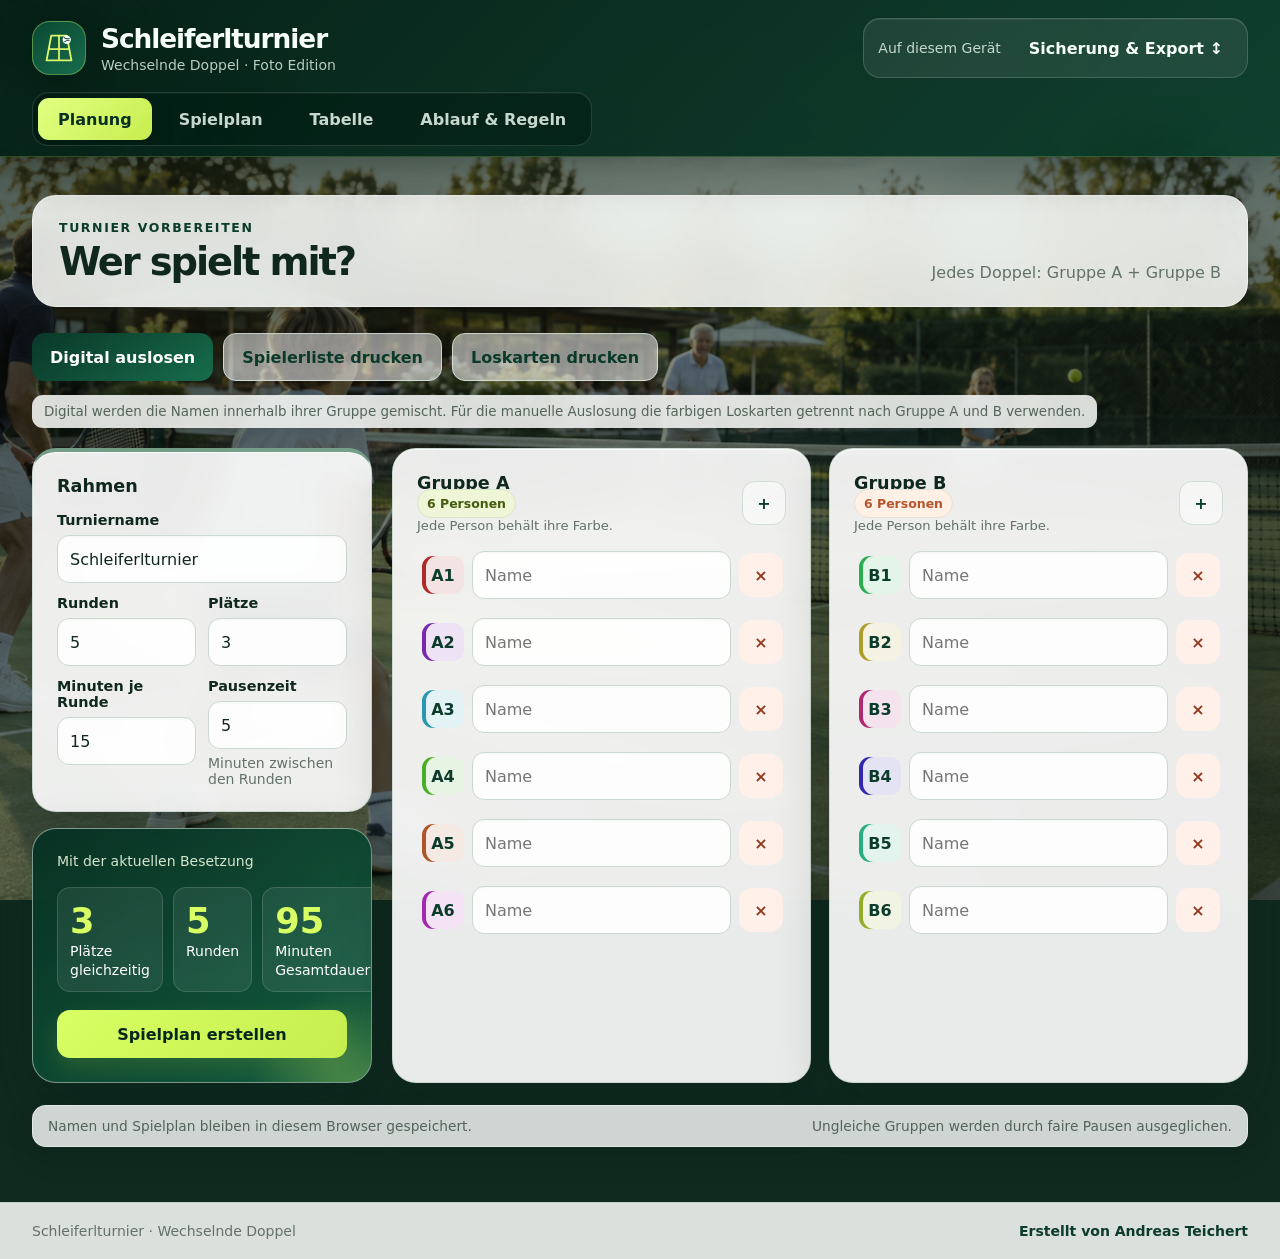
==== commit 3ad56c57: "Add files via upload" ====
--- a/index.html
+++ b/index.html
@@ -46,7 +46,7 @@
 body:before{display:none}
 header{background:linear-gradient(135deg,rgba(4,31,22,.96),rgba(9,59,41,.93));border-bottom:1px solid rgba(216,255,99,.2);box-shadow:0 14px 38px rgba(2,20,13,.3);backdrop-filter:blur(22px) saturate(125%);-webkit-backdrop-filter:blur(22px) saturate(125%)}
 header .brand h1{color:#f7fff9}header .brand p{color:#b9cdc1}header .brandmark{background:linear-gradient(145deg,#0c4934,#176c4c);border:1px solid rgba(216,255,99,.34);box-shadow:0 12px 30px rgba(0,18,11,.34)}
-header .actions{background:rgba(255,255,255,.08);border-color:rgba(255,255,255,.16);box-shadow:inset 0 1px 0 rgba(255,255,255,.08)}header .actions #save-status{color:#c6d8cd}header .actions .ghost{color:#f7fff9;background:rgba(255,255,255,.1);border-color:rgba(255,255,255,.18)}
+header .actions{background:rgba(255,255,255,.08);border-color:rgba(255,255,255,.16);box-shadow:inset 0 1px 0 rgba(255,255,255,.08)}header .actions #save-status{color:#c6d8cd}header .actions #backup{color:#f7fff9;background:transparent;border:0;box-shadow:none}header .actions #backup:hover{background:rgba(255,255,255,.1);box-shadow:none}
 header nav{background:rgba(3,29,20,.62);border-color:rgba(255,255,255,.13);box-shadow:inset 0 1px 0 rgba(255,255,255,.06)}header nav button{color:#c8d8cf}header nav button.active{color:#0a3023;background:linear-gradient(135deg,#e1ff82,#c7ee4f);box-shadow:0 8px 20px rgba(0,20,12,.3)}
 main>.intro{padding:24px 26px;border:1px solid rgba(255,255,255,.46);border-radius:24px;background:rgba(250,252,250,.87);box-shadow:0 18px 46px rgba(3,24,16,.19);backdrop-filter:blur(18px) saturate(125%);-webkit-backdrop-filter:blur(18px) saturate(125%)}
 .print-note{display:inline-block;padding:9px 12px;border-radius:11px;background:rgba(250,252,250,.86);color:#53645a;box-shadow:0 7px 22px rgba(3,24,16,.12);backdrop-filter:blur(12px)}
@@ -130,7 +130,7 @@
 function openBackup(){const d=$('#dialog');d.innerHTML=`<h2>Turnierstand sichern</h2><p>Teilnehmer, Spielplan und Ergebnisse werden auf diesem Gerät gespeichert. Für einen Gerätewechsel kannst du eine Sicherung herunterladen.</p><div class="dialog-actions"><button class="ghost" id="export">Sicherung herunterladen</button><button class="ghost" id="export-public">Online-Stand exportieren</button><button class="ghost" id="import">Sicherung einlesen</button><button class="danger" id="reset">Neues Turnier</button><button class="primary" id="close">Schließen</button></div><p style="margin-top:18px">Für die öffentliche Nur-Lese-Seite die erzeugte Datei <strong>schleiferlturnierstand.json</strong> im Repository ersetzen. Veröffentlicht werden nur Spielplan, Pausen und bestätigte Ergebnisse.</p>`;d.showModal();$('#close').onclick=()=>d.close();$('#export').onclick=downloadBackup;$('#export-public').onclick=downloadPublicStand;$('#import').onclick=()=>{$('#import-file').click();d.close()};$('#reset').onclick=()=>{d.innerHTML=`<h2>Wirklich neu beginnen?</h2><p>Alle Teilnehmer, Paarungen und Ergebnisse werden gelöscht.</p><div class="dialog-actions"><button class="ghost" id="cancel-reset">Abbrechen</button><button class="danger" id="confirm-reset">Alles zurücksetzen</button></div>`;$('#cancel-reset').onclick=()=>d.close();$('#confirm-reset').onclick=()=>{state=fresh();view='setup';persist();render();d.close();toast('Neues Schleiferlturnier angelegt.')}}}
 function downloadBackup(){const a=document.createElement('a'),url=URL.createObjectURL(new Blob([JSON.stringify(state,null,2)],{type:'application/json'}));a.href=url;a.download=`Schleiferlturnier-${new Date().toISOString().slice(0,10)}.json`;a.click();setTimeout(()=>URL.revokeObjectURL(url),10000)}
 function publicSnapshot(){const info=id=>({id,name:displayName(id),group:groupName(id[0]),color:playerColor(id)}),s=scheduleStats();return{version:1,type:'schleiferl',exportedAt:new Date().toISOString(),title:state.title,summary:{players:state.players.length,rounds:state.schedule.length,courts:s.active,results:Object.keys(state.results).length,matches:s.games,minutes:state.minutes,breakMinutes:state.breakMinutes},rounds:state.schedule.map(r=>({number:r.round,matches:r.matches.map(m=>({id:m.id,court:m.court,teams:m.teams.map(t=>t.map(info)),score:state.results[m.id]||null})),byes:r.byes.map(info)}))};}
-function downloadPublicStand(){if(!state.schedule.length){toast('Bitte zuerst einen Spielplan erstellen.');return}const a=document.createElement('a'),url=URL.createObjectURL(new Blob([JSON.stringify(publicSnapshot(),null,2)],{type:'application/json'}));a.href=url;a.download='schleiferlturnierstand.json';a.click();setTimeout(()=>URL.revokeObjectURL(url),10000);toast('Online-Turnierstand exportiert. Datei schleiferlturnierstand.json im Repository ersetzen.');}
+function downloadPublicStand(){const a=document.createElement('a'),url=URL.createObjectURL(new Blob([JSON.stringify(publicSnapshot(),null,2)],{type:'application/json'}));a.href=url;a.download='schleiferlturnierstand.json';a.hidden=true;document.body.append(a);a.click();a.remove();setTimeout(()=>URL.revokeObjectURL(url),10000);const button=$('#export-public');if(button){button.textContent='✓ Export erstellt';button.classList.remove('ghost');button.classList.add('primary');setTimeout(()=>{if(button.isConnected){button.textContent='Online-Stand exportieren';button.classList.remove('primary');button.classList.add('ghost')}},2200)}toast('Online-Turnierstand exportiert. Datei schleiferlturnierstand.json im Repository ersetzen.');}
 $('#import-file').onchange=async e=>{const file=e.target.files[0];e.target.value='';if(!file)return;try{if(file.size>1000000)throw new Error('Die Sicherung ist zu groß.');const imported=validate(migrate(JSON.parse(await file.text())));if(!confirm('Der aktuelle Turnierstand wird vollständig ersetzt. Fortfahren?'))return;state=imported;state.currentRound=Math.min(state.currentRound||0,Math.max(0,state.schedule.length-1));persist();view='schedule';render();toast('Sicherung eingelesen.')}catch(err){toast(err instanceof SyntaxError?'Die Datei enthält keine gültigen Daten.':err.message)}};
 $('#backup').onclick=openBackup;$$('[data-view]').forEach(b=>b.onclick=()=>{view=b.dataset.view;render()});
 try{const saved=localStorage.getItem(KEY);if(saved)state=validate(migrate(JSON.parse(saved)))}catch{}
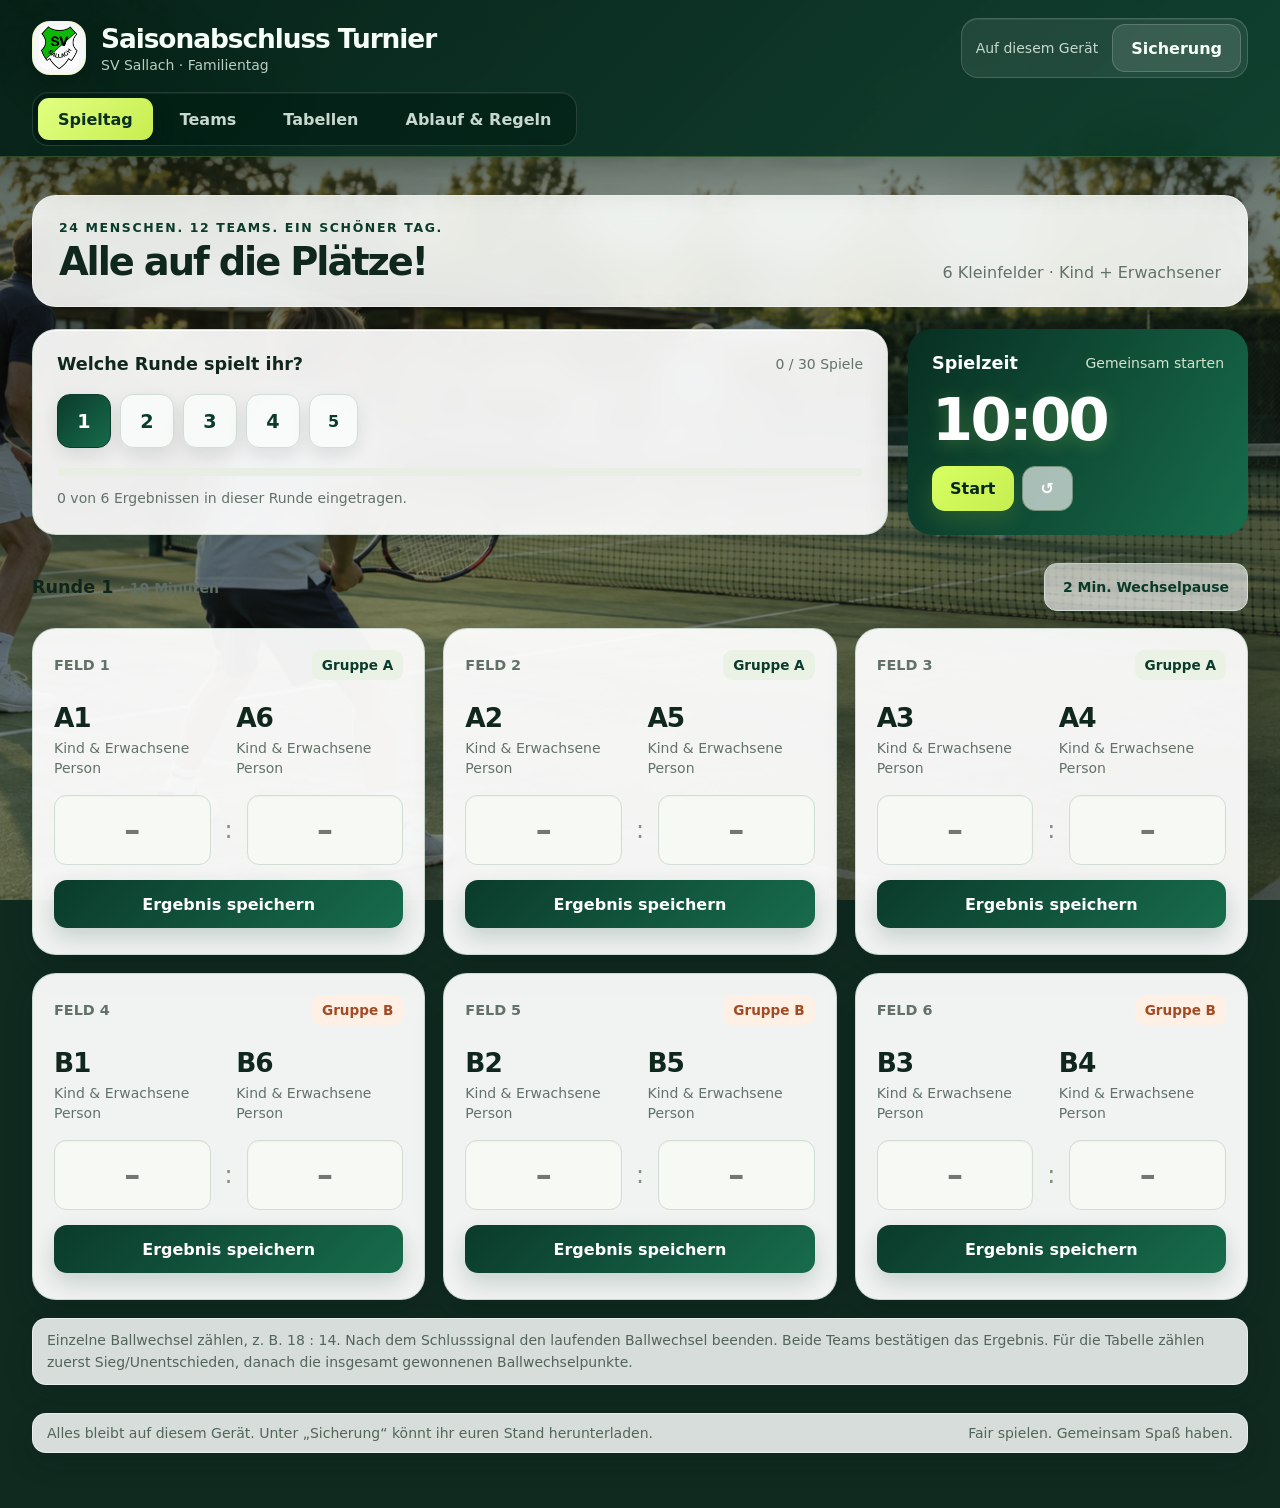
==== commit 2fefbece: "Add files via upload" ====
--- a/index.html
+++ b/index.html
@@ -1,143 +1,130 @@
-<!doctype html>
-<html lang="de">
-<head>
-<meta charset="utf-8">
-<meta name="viewport" content="width=device-width,initial-scale=1">
-<meta name="theme-color" content="#164e38">
-<meta name="robots" content="noindex, nofollow">
-<meta name="description" content="Schleiferlturnier für Erwachsene mit wechselnden Doppelpartnern aus Gruppe A und Gruppe B.">
-<title>Schleiferlturnier · Designvorschlag mit Fotohintergrund</title>
-<link rel="icon" type="image/svg+xml" href="data:image/svg+xml,%3Csvg xmlns='http://www.w3.org/2000/svg' viewBox='0 0 64 64'%3E%3Crect width='64' height='64' rx='18' fill='%23164e38'/%3E%3Cpath d='M19 11h26l8 42H11zM15 34h34M32 11v42' fill='none' stroke='%23dbf76d' stroke-width='3' stroke-linejoin='round'/%3E%3Ccircle cx='45' cy='18' r='7' fill='white'/%3E%3Cpath d='M40 14q5 4 10 2M41 22q4-4 9-2' fill='none' stroke='%23164e38' stroke-width='1.8'/%3E%3C/svg%3E">
-<style>
-:root{--navy:#164e38;--navy2:#103a2a;--gold:#dbf76d;--coral:#a34b24;--paper:#f4f6f1;--ink:#182a22;--muted:#617068;--line:#dce4da;--white:#fff;--blue:#eaf0e6;--green:#eff5d7;--radius:22px;font-family:ui-rounded,"Aptos","Segoe UI",system-ui,sans-serif;color:var(--ink);background:var(--paper);font-size:16px}*{box-sizing:border-box}body{margin:0}button,input,select{font:inherit}button{cursor:pointer;min-height:48px;border:0;border-radius:13px;padding:10px 18px;background:var(--blue);color:var(--navy);font-weight:750}button:hover{filter:brightness(.96)}button:disabled{opacity:.42;cursor:not-allowed}button.primary{background:var(--navy);color:white}button.gold{background:var(--gold);color:var(--navy2)}button.ghost{background:transparent;border:1px solid var(--line)}button.danger{background:#fff0e9;color:#92391d}button:focus-visible,input:focus-visible,select:focus-visible{outline:3px solid #4383d6;outline-offset:3px}input,select{width:100%;min-height:48px;border:1.5px solid #cdd8cb;border-radius:12px;padding:11px 12px;background:white;color:var(--ink)}label{display:block;font-size:.9rem;font-weight:700;margin-bottom:7px}h1,h2,h3,p{margin:0}h1{font-size:1.55rem;letter-spacing:-.04em}h2{font-size:1.8rem;letter-spacing:-.035em}h3{font-size:1.1rem}.small{font-size:.875rem}.muted{color:var(--muted)}.shell{max-width:1280px;margin:auto;padding:0 32px}header{background:var(--white);border-bottom:1px solid var(--line)}.topbar{display:flex;align-items:center;justify-content:space-between;gap:20px;padding:23px 0}.brand{display:flex;align-items:center;gap:13px}.brandmark{width:49px;height:49px;border-radius:16px;background:var(--navy);color:var(--gold);display:grid;place-items:center;font-size:1.6rem}.brand p{font-size:.875rem;color:var(--muted);margin-top:3px}.actions{display:flex;gap:10px;align-items:center}nav{display:flex;gap:8px;overflow:auto;padding-top:4px}nav button{border-radius:12px 12px 0 0;background:transparent;color:var(--muted);white-space:nowrap;border-bottom:3px solid transparent;padding:15px 24px}nav button.active{color:var(--navy);background:#f2f6ee;border-bottom-color:var(--navy)}main{padding:30px 0 55px}.intro{display:flex;justify-content:space-between;align-items:end;gap:20px;margin-bottom:22px}.eyebrow{text-transform:uppercase;letter-spacing:.07em;color:var(--navy);font-size:.875rem;font-weight:800;margin-bottom:7px}.panel{background:white;border:1px solid var(--line);border-radius:var(--radius);padding:24px}.setup-grid{display:grid;grid-template-columns:340px 1fr;gap:20px}.settings{display:grid;gap:16px;align-content:start}.settings-grid{display:grid;grid-template-columns:1fr 1fr;gap:12px}.summary{background:var(--navy);color:white}.summary .muted{color:#d4e5cd}.summary strong{font-size:2.2rem;color:var(--gold);display:block}.summary-grid{display:grid;grid-template-columns:repeat(3,1fr);gap:10px;margin:18px 0}.summary-item{background:#ffffff12;border:1px solid #ffffff1c;border-radius:13px;padding:12px}.player-columns{display:grid;grid-template-columns:1fr 1fr;gap:18px}.category-head{display:flex;justify-content:space-between;align-items:center;margin-bottom:13px}.pill{font-size:.78rem;font-weight:800;padding:6px 9px;border-radius:999px;background:#eaf2e5;color:var(--navy)}.pill.beginner{background:#eff5d7;color:#445b0c}.pill.advanced{background:#fff0e5;color:var(--coral)}.player-list{display:grid;gap:9px}.player-row{display:grid;grid-template-columns:42px 1fr 42px;gap:8px;align-items:center}.player-code{font-weight:850;text-align:center;color:var(--navy)}.icon-btn{padding:0;min-height:44px;width:44px}.notice{border:1px solid #eed7a9;background:#fff4df;color:#795017;border-radius:14px;padding:14px 18px;line-height:1.5;margin-bottom:18px}.success{border-color:#b9d3b8;background:#edf7ec;color:#315b30}.toolbar{display:flex;flex-wrap:wrap;gap:10px;margin-bottom:20px}.rounds{display:flex;gap:9px;flex-wrap:wrap;margin:16px 0 22px}.rounds button{width:50px;padding:0}.rounds button.active{background:var(--navy);color:white}.matches{display:grid;grid-template-columns:repeat(3,minmax(0,1fr));gap:18px}.match{background:white;border:1px solid var(--line);border-radius:var(--radius);padding:21px}.match.saved{border-color:#aabc88}.match-top{display:flex;justify-content:space-between;align-items:center;margin-bottom:18px}.court{font-weight:850;color:var(--navy)}.team-vs{display:grid;grid-template-columns:1fr 28px 1fr;gap:8px;align-items:center}.team{min-width:0}.player-name{font-weight:800;overflow-wrap:anywhere}.level{font-size:.8rem;color:var(--muted);margin-top:4px}.vs{text-align:center;color:var(--muted);font-weight:800}.score{display:grid;grid-template-columns:1fr 16px 1fr;gap:7px;align-items:center;margin-top:16px}.score input{text-align:center;font-size:1.5rem;font-weight:800;background:#f7f9f4}.score span{text-align:center}.save-result{width:100%;margin-top:10px}.bye-panel{margin-top:18px}.bye-list{display:flex;flex-wrap:wrap;gap:8px;margin-top:10px}.bye{padding:7px 10px;border-radius:9px;background:#f1f4ed;font-size:.85rem}.table-wrap{overflow:auto}table{border-collapse:collapse;width:100%;min-width:680px}th{text-align:left;color:var(--muted);font-size:.82rem;padding:11px 9px;border-bottom:1px solid var(--line)}td{padding:13px 9px;border-bottom:1px solid #e9eee6;font-variant-numeric:tabular-nums}.rank{font-weight:850;color:var(--navy)}.points{font-size:1.18rem;font-weight:850;color:var(--navy)}.rules-grid{display:grid;grid-template-columns:1fr 1fr;gap:20px}.rules-grid p{color:var(--muted);line-height:1.58;margin-top:9px}.rules-grid ol{line-height:1.65;padding-left:20px}.rules-grid li{margin:7px 0}.empty{text-align:center;padding:50px 25px}.empty p{max-width:600px;margin:12px auto 20px;color:var(--muted);line-height:1.55}.footer-note{margin-top:22px;color:var(--muted);font-size:.86rem;display:flex;justify-content:space-between;gap:20px}.site-footer{background:white;border-top:1px solid var(--line);color:var(--muted);font-size:.875rem}.site-footer .shell{display:flex;justify-content:space-between;gap:20px;padding-top:20px;padding-bottom:20px}.site-footer .credit{font-weight:700;color:var(--navy)}.hidden{display:none!important}.toast{position:fixed;bottom:22px;left:50%;transform:translateX(-50%);background:var(--navy2);color:white;border-radius:15px;padding:14px 22px;box-shadow:0 8px 35px #0002;z-index:10;max-width:calc(100% - 30px);text-align:center}.toast:empty{display:none}dialog{width:min(520px,calc(100% - 28px));border:1px solid var(--line);border-radius:24px;padding:28px;color:var(--ink);box-shadow:0 20px 80px #0003}dialog::backdrop{background:#102d2566;backdrop-filter:blur(4px)}dialog h2{font-size:1.5rem;margin-bottom:12px}dialog p{line-height:1.55;color:var(--muted)}.dialog-actions{display:flex;justify-content:flex-end;gap:10px;margin-top:22px;flex-wrap:wrap}@media(max-width:980px){.setup-grid{grid-template-columns:1fr}.settings{grid-template-columns:1fr 1fr}.matches{grid-template-columns:1fr 1fr}}@media(max-width:680px){.shell{padding:0 16px}.topbar{padding:18px 0}.brand p{display:none}.actions button{padding:9px 12px}.actions .label{display:none}nav{gap:0}nav button{padding:13px 17px}main{padding-top:23px}.intro{align-items:start}.player-columns,.rules-grid,.settings{grid-template-columns:1fr}.matches{grid-template-columns:1fr}.panel{padding:20px}.summary-grid{grid-template-columns:repeat(3,1fr)}.footer-note,.site-footer .shell{flex-direction:column;gap:7px}}@media print{header,.toolbar,.rounds,.save-result,.footer-note,.toast,dialog,.no-print{display:none!important}body{background:white}.shell{max-width:none;padding:0}main{padding:0}.matches{grid-template-columns:1fr 1fr}.match,.panel{break-inside:avoid}.match{padding:14px}.bye-panel{break-inside:avoid}.site-footer{margin-top:15px}}
-/* Horizontale Überbreite bleibt in ihrem jeweiligen Inhaltsbereich. */
-html,body{width:100%;max-width:100%;overflow-x:hidden}body,.shell,main,.panel,.table-wrap{min-width:0}.shell{width:100%}.table-wrap{width:100%;max-width:100%;overflow-x:auto;overscroll-behavior-x:contain;-webkit-overflow-scrolling:touch;touch-action:pan-x pan-y}.table-wrap table{width:100%;min-width:680px}@media(max-width:680px){.intro{flex-direction:column}.table-wrap{border-radius:12px}}
-.schedule-overview{display:flex;align-items:center;justify-content:space-between;gap:18px;flex-wrap:wrap;margin-bottom:20px}.schedule-facts{display:flex;gap:8px;flex-wrap:wrap}.schedule-facts span{padding:8px 11px;border-radius:999px;background:white;border:1px solid var(--line);font-size:.84rem;color:var(--muted);font-weight:700}.schedule-list{display:grid;gap:28px}.round-block{border:1px solid var(--line);border-radius:26px;background:#eef3eb;padding:20px;scroll-margin-top:18px}.round-block.current{border-color:#789578;box-shadow:0 0 0 3px #164e3812}.round-heading{display:flex;align-items:center;justify-content:space-between;gap:16px;margin-bottom:16px}.round-title{display:flex;align-items:center;gap:12px}.round-number{display:grid;place-items:center;width:42px;height:42px;border-radius:14px;background:var(--navy);color:white;font-weight:850}.round-block:not(.current) .round-number{background:white;color:var(--navy);border:1px solid var(--line)}.round-heading h3{font-size:1.25rem}.round-meta{display:flex;gap:8px;flex-wrap:wrap;justify-content:flex-end}.round-meta span{font-size:.8rem;color:var(--muted);background:white;border-radius:999px;padding:7px 10px}.round-block .matches{gap:14px}.round-block .match{border-radius:18px;padding:18px}.player-label{display:inline-flex;align-items:center;gap:8px;max-width:100%;font-weight:800}.player-dot{width:12px;height:12px;border-radius:50%;flex:0 0 12px;background:var(--player-color);box-shadow:0 0 0 3px color-mix(in srgb,var(--player-color) 18%,white)}.player-code{display:grid;place-items:center;min-height:38px;border-radius:11px;background:color-mix(in srgb,var(--player-color) 13%,white);box-shadow:inset 4px 0 0 var(--player-color)}.bye{display:inline-flex;align-items:center;gap:7px;background:white;border:1px solid var(--line)}.standings-player{display:flex;align-items:center;gap:9px}.color-legend{font-size:.82rem;color:var(--muted);margin-top:6px}@media(max-width:680px){.schedule-overview{align-items:flex-start}.round-block{padding:14px;border-radius:20px;margin:0 -4px}.round-heading{align-items:flex-start}.round-meta{justify-content:flex-start}.round-block .match{padding:17px}.rounds{flex-wrap:nowrap;overflow-x:auto;padding-bottom:5px}.rounds button{flex:0 0 48px}}@media print{.schedule-overview{display:none}.schedule-list{gap:18px}.round-block{break-inside:avoid;border:1px solid #aaa;background:white;padding:12px}.round-block .matches{grid-template-columns:1fr 1fr}.round-heading{margin-bottom:10px}}
-.timer-panel{display:grid;grid-template-columns:1fr auto auto;gap:18px;align-items:center;background:var(--navy);color:white;border-radius:22px;padding:18px 20px;margin-bottom:22px}.timer-copy{display:flex;align-items:center;gap:12px}.timer-icon{font-size:1.6rem}.timer-copy .muted{color:#d4e5cd}.timer-digits{font-size:2.35rem;font-weight:900;letter-spacing:.04em;color:var(--gold);font-variant-numeric:tabular-nums}.timer-actions{display:flex;gap:8px;flex-wrap:wrap}.timer-actions button{min-height:42px}.timer-actions .light{background:white;color:var(--navy)}.draw-toolbar{display:flex;gap:10px;flex-wrap:wrap;margin-bottom:20px}.print-note{font-size:.84rem;color:var(--muted);margin:-10px 0 20px}#print-extra{display:none}.print-sheet{padding:12mm;font-family:"Segoe UI",sans-serif;color:#111;background:white}.print-sheet h1{font-size:24pt;margin-bottom:4mm}.print-sheet h2{font-size:16pt;margin:3mm 0}.print-sheet p{line-height:1.45}.los-grid{display:grid;grid-template-columns:1fr 1fr;gap:8mm;margin-top:8mm}.los-card{height:78mm;border:2px dashed #777;border-radius:5mm;padding:8mm;display:flex;flex-direction:column;justify-content:space-between;break-inside:avoid}.los-card .lot-code{font-size:30pt;font-weight:900;display:flex;align-items:center;gap:4mm}.lot-color{width:12mm;height:12mm;border-radius:50%;display:inline-block;background:var(--player-color)}.print-list{width:100%;border-collapse:collapse;margin-top:7mm}.print-list th,.print-list td{border-bottom:1px solid #bbb;padding:4mm 2mm;text-align:left}.print-field{text-align:center}.print-field .field-number{font-size:60pt;color:var(--navy);font-weight:900;margin:10mm 0}.print-field table{text-align:left;min-width:0}.print-field td,.print-field th{padding:3mm}.toolbar-divider{width:1px;background:var(--line);align-self:stretch}@media(max-width:680px){.timer-panel{grid-template-columns:1fr auto}.timer-actions{grid-column:1/-1}.timer-actions button{flex:1}.draw-toolbar button{flex:1 1 160px}.toolbar-divider{display:none}}@media print{.timer-panel{display:none!important}body.printing-extra>header,body.printing-extra>.shell,body.printing-extra>.site-footer,body.printing-extra>.toast,body.printing-extra>dialog{display:none!important}body.printing-extra #print-extra{display:block!important}.print-sheet{break-after:page}.print-sheet:last-child{break-after:auto}.los-grid{grid-template-columns:1fr 1fr}}
-.timer-actions .ghost{color:white;border-color:#ffffff66}
-.brandmark{background:linear-gradient(145deg,#0f3f2d,#1f7856);box-shadow:0 8px 24px #164e3830;border:1px solid #ffffff24;overflow:hidden}.brandmark svg{width:38px;height:38px;display:block}.schedule-list{gap:36px}.round-block,.round-block:nth-child(even){background:#f1f2f1;border-left:5px solid #9aa39d;box-shadow:0 9px 25px #173d2d0b}.round-block.current{border-left-color:#668675;box-shadow:0 0 0 3px #164e3815,0 12px 28px #173d2d12}.level{font-weight:400}.print-kicker{font-size:10pt;font-weight:800;letter-spacing:.12em;text-transform:uppercase;color:#50725f}.print-title{font-size:28pt!important;color:#164e38;margin:2mm 0!important}.print-quote{font-size:13pt;font-style:italic;color:#3d5d4b;border-left:4px solid #a9ca3f;padding:3mm 0 3mm 5mm;margin:5mm 0 9mm}.print-summary{display:flex;gap:5mm;margin-bottom:8mm}.print-summary span{border:1px solid #b8c8bd;border-radius:4mm;padding:2.5mm 4mm;font-weight:700}.print-round{border:1.5px solid #9bb0a1;border-radius:4mm;padding:5mm;margin:0 0 6mm;break-inside:avoid}.print-round h2{color:#164e38;margin:0 0 3mm}.print-round table{width:100%;min-width:0;border-collapse:collapse}.print-round th{background:#eaf1e7;color:#164e38}.print-round th,.print-round td{border-bottom:1px solid #ccd7ce;padding:2.5mm;text-align:left;font-size:9.5pt}.print-round .print-byes{margin-top:3mm;color:#53665b;font-size:9pt}.print-player-line{display:block;line-height:1.45}.print-player-line span{font-weight:400;color:#53665b}.print-encounter{display:grid;grid-template-columns:1fr auto 1fr;gap:3mm;align-items:start}.print-vs{color:#617068;font-size:9pt;padding-top:.5mm}.place-card{border:2px solid #164e38;border-radius:7mm;padding:10mm;min-height:260mm;display:flex;flex-direction:column}.place-card-head{display:flex;align-items:flex-start;justify-content:space-between;gap:10mm;border-bottom:2px solid #dbf76d;padding-bottom:6mm}.place-card .place-number{font-size:50pt;font-weight:950;color:#164e38;line-height:1}.place-card .place-badge{background:#164e38;color:white;border-radius:5mm;padding:3mm 5mm;font-weight:800}.place-card .print-quote{margin-bottom:5mm}.place-card table{width:100%;min-width:0;border-collapse:collapse}.place-card th,.place-card td{padding:3mm 2mm;border-bottom:1px solid #cbd6ce;text-align:left;font-size:10pt}.place-card th{color:#164e38}.place-card-footer{margin-top:auto;padding-top:6mm;display:flex;justify-content:space-between;color:#52675a;font-size:9pt}@media(max-width:680px){.schedule-list{gap:28px}.round-block{border-left-width:4px}}@media print{.print-schedule-sheet{padding:10mm}.print-schedule-sheet .print-round{break-inside:avoid}.place-card{break-inside:avoid}}
-.round-progress{margin:0 0 16px}.round-progress-copy{display:flex;align-items:center;justify-content:space-between;gap:12px;margin-bottom:8px}.round-progress-copy strong{color:var(--navy);font-size:.84rem}.round-progress-track{height:8px;border-radius:999px;background:#dfe7e1;overflow:hidden}.round-progress-fill{height:100%;border-radius:inherit;background:linear-gradient(90deg,#176c4c,#8ebc3f);transition:width .25s ease}.round-block.locked{border-left-color:#b5bdb8}.round-block.locked .match{background:rgba(246,248,247,.9);box-shadow:none}.round-block.locked .score input{background:#edf1ee;color:#718077}.round-lock{margin:0 0 16px;padding:11px 14px;border:1px solid #d8cda9;border-radius:13px;background:#fff8e8;color:#6f5520;font-size:.88rem;line-height:1.45}.rounds button.completed{background:#e5f1dc;color:#315b30}.rounds button.locked{background:#e7ebe8;color:#718077}.rounds button.locked:after{content:" · gesperrt";position:absolute;inline-size:1px;block-size:1px;overflow:hidden;clip-path:inset(50%)}@media(max-width:680px){.round-progress-copy{align-items:flex-start;flex-direction:column;gap:3px}}@media print{.round-progress,.round-lock{display:none!important}}
+<!doctype html>
+<html lang="de">
+<head>
+<meta charset="utf-8"><meta name="viewport" content="width=device-width,initial-scale=1">
+<meta name="theme-color" content="#164e38"><meta name="description" content="Saisonabschluss Turnier des SV Sallach: Teams, Spielplan, Ergebnisse und Tabellen auf einem Gerät.">
+<title>Saisonabschluss Turnier · SV Sallach</title>
+<link rel="icon" href="data:image/svg+xml,%3Csvg xmlns='http://www.w3.org/2000/svg' viewBox='0 0 40 40'%3E%3Crect width='40' height='40' rx='12' fill='%23164e38'/%3E%3Ccircle cx='20' cy='20' r='12' fill='%23dbf76d'/%3E%3Cpath d='M12 10Q25 20 12 30M28 10Q15 20 28 30' fill='none' stroke='%23164e38' stroke-width='2'/%3E%3C/svg%3E">
+<style>
+:root{--green:#164e38;--deep:#103a2a;--lime:#dbf76d;--paper:#f4f6f1;--ink:#182a22;--muted:#617068;--line:#dce4da;--orange:#a34b24;--white:#fff;--radius:22px;font-family:ui-rounded,"Aptos","Segoe UI",system-ui,sans-serif;color:var(--ink);background:var(--paper);font-size:16px}*{box-sizing:border-box}body{margin:0}button,input,select{font:inherit}button{cursor:pointer;touch-action:manipulation}button:disabled{cursor:not-allowed;opacity:.45}button:focus-visible,input:focus-visible,summary:focus-visible{outline:3px solid #4383d6;outline-offset:3px}button{min-height:48px;border:0;border-radius:13px;padding:10px 18px;background:#eaf0e6;color:var(--green);font-weight:700}button:hover{filter:brightness(.96)}button.primary{background:var(--green);color:white}button.light{background:var(--lime);color:var(--deep)}button.ghost{background:transparent;border:1px solid var(--line)}button.danger{background:#fff0e9;color:#92391d}input{width:100%;min-height:48px;padding:12px;border:1.5px solid #cdd8cb;border-radius:12px;background:white;color:var(--ink)}label{display:block;font-weight:650;font-size:.9rem;margin-bottom:7px}h1,h2,h3,p{margin:0}h1{font-size:1.55rem;letter-spacing:-.04em}h2{font-size:1.8rem;letter-spacing:-.035em}h3{font-size:1.1rem}small,.small{font-size:.875rem}p{line-height:1.55}.muted{color:var(--muted)}.shell{max-width:1280px;margin:auto;padding:0 32px}header{background:white;border-bottom:1px solid var(--line)}.topbar{display:flex;justify-content:space-between;align-items:center;gap:20px;padding:23px 0}.brand{display:flex;gap:13px;align-items:center}.brand-mark{width:49px;height:49px;border-radius:16px;background:var(--green);color:var(--lime);display:grid;place-items:center;font-size:1.65rem;font-weight:800}.brand-sub{font-size:.875rem;color:var(--muted);margin-top:3px}.header-actions{display:flex;align-items:center;gap:14px}.save-status{font-size:.875rem;color:var(--muted);max-width:180px}nav{display:flex;gap:8px;padding:4px 0 0;overflow:auto}nav button{border-radius:12px 12px 0 0;background:transparent;white-space:nowrap;padding:15px 24px;color:var(--muted);border-bottom:3px solid transparent}nav button.active{color:var(--green);border-bottom-color:var(--green);background:#f2f6ee}main{padding:30px 0 55px}.intro{display:flex;align-items:end;justify-content:space-between;gap:20px;margin-bottom:22px}.eyebrow{font-size:.875rem;letter-spacing:.07em;text-transform:uppercase;font-weight:750;color:var(--green);margin-bottom:7px}.tag{font-size:.85rem;font-weight:750;padding:7px 10px;border-radius:9px;display:inline-block;background:#eaf2e5;color:var(--green)}.tag.b{background:#fff0e5;color:var(--orange)}.tag.done{background:#eff5d7;color:#445b0c}.control-deck{display:grid;grid-template-columns:minmax(0,1fr) 340px;gap:20px;margin-bottom:28px}.panel{background:white;border:1px solid var(--line);border-radius:var(--radius);padding:24px}.rounds{display:flex;flex-wrap:wrap;gap:9px;margin:20px 0}.rounds button{width:54px;height:54px;background:#f1f4ed;border:1px solid var(--line);font-size:1.2rem}.rounds button.active{background:var(--green);color:white;border-color:var(--green)}.rounds button:last-child{width:auto;font-size:1rem}.progress-track{height:8px;background:#e8eee4;border-radius:8px;overflow:hidden;margin:12px 0}.progress-fill{height:100%;background:var(--green);border-radius:8px;transition:width .3s}.timer{background:var(--green);color:white;border:0;display:flex;flex-direction:column;justify-content:space-between}.timer .muted{color:#d4e5cd}.timer-top{display:flex;align-items:center;justify-content:space-between}.timer-digits{font-size:3.7rem;letter-spacing:-.045em;line-height:1.2;font-weight:750;font-variant-numeric:tabular-nums;margin:5px 0}.timer-actions{display:flex;gap:8px}.timer button.ghost{color:white;border-color:#77917c}.timer button{min-height:45px}.section-heading{display:flex;justify-content:space-between;align-items:center;gap:15px;margin:0 0 17px}.games{display:grid;grid-template-columns:repeat(3,minmax(0,1fr));gap:18px}.match{background:white;border:1px solid var(--line);border-radius:var(--radius);padding:21px;position:relative}.match.saved{border-color:#aabc88}.match-top{display:flex;justify-content:space-between;align-items:center;margin-bottom:22px}.court-label{font-size:.9rem;color:var(--muted);font-weight:700}.teams-pair{display:grid;grid-template-columns:1fr 1fr;gap:15px;margin-bottom:16px}.team-code{font-size:1.65rem;font-weight:800;letter-spacing:-.04em}.team-name{font-size:.875rem;color:var(--muted);line-height:1.45;overflow-wrap:anywhere;margin-top:5px;min-height:41px}.score-row{display:grid;grid-template-columns:1fr 18px 1fr;gap:9px;align-items:center}.score-row input{text-align:center;font-size:2rem;font-weight:750;background:#f7f9f4;height:70px;border-color:var(--line);font-variant-numeric:tabular-nums;appearance:textfield;-moz-appearance:textfield}.score-row input::-webkit-inner-spin-button{appearance:none}.colon{font-size:1.5rem;color:#83917c;text-align:center}.match .save-score{width:100%;margin-top:15px}.match.saved .save-score{background:#edf4dc;color:#425a15}.hint{font-size:.875rem;color:var(--muted);margin-top:18px;line-height:1.55}.toast{position:fixed;bottom:25px;left:50%;transform:translateX(-50%);padding:15px 24px;background:var(--deep);color:white;border-radius:15px;box-shadow:0 8px 35px #0002;z-index:10;max-width:calc(100% - 32px);text-align:center}.toast:empty{display:none}.toolbar{display:flex;flex-wrap:wrap;gap:10px;margin-bottom:24px}.team-grid{display:grid;grid-template-columns:repeat(3,minmax(0,1fr));gap:17px}.team-edit{display:grid;gap:15px}.team-edit .team-heading{display:flex;align-items:center;gap:12px}.team-edit input{font-size:1rem}.board-grid{display:grid;grid-template-columns:1fr 1fr;gap:22px}.table-wrap{overflow:auto;margin-top:18px}table{width:100%;border-collapse:collapse;text-align:left}th{font-size:.875rem;color:var(--muted);padding:12px 8px;border-bottom:1px solid var(--line)}td{padding:16px 8px;border-bottom:1px solid #e9eee6;font-variant-numeric:tabular-nums}td:last-child,th:last-child{text-align:right}.table-team{font-weight:750}.table-team small{display:block;color:var(--muted);font-weight:400;margin-top:4px}.points{font-size:1.35rem;font-weight:800;color:var(--green)}.empty{padding:42px 28px;text-align:center;max-width:650px;margin:30px auto}.empty p{margin:14px 0 24px}.rule-grid{display:grid;grid-template-columns:1fr 1fr;gap:20px}.rule-grid p{margin-top:10px;color:var(--muted)}.rule-grid ol{padding-left:20px;line-height:1.65}.rule-grid li{margin:9px 0}.warning{background:#fff4df;color:#795017;border:1px solid #eed7a9;border-radius:14px;padding:14px 18px;margin-bottom:20px;line-height:1.5}.hidden{display:none!important}dialog{width:min(540px,calc(100% - 28px));max-height:85vh;border:1px solid var(--line);border-radius:24px;padding:28px;color:var(--ink);box-shadow:0 20px 80px #0003}dialog::backdrop{background:#102d2566;backdrop-filter:blur(4px)}dialog h2{font-size:1.5rem;margin-bottom:16px}dialog p{margin-bottom:20px}.dialog-actions{display:flex;gap:10px;justify-content:flex-end;margin-top:24px;flex-wrap:wrap}.backup-actions{display:grid;gap:12px}.radio-option{display:flex;align-items:center;gap:12px;font-size:1rem;font-weight:500;margin:15px 0}.radio-option input{width:22px;min-height:22px;accent-color:var(--green)}.screen-footer{margin-top:28px;display:flex;justify-content:space-between;gap:20px;font-size:.875rem;color:var(--muted)}.start-time{max-width:180px}.round-complete{color:var(--green);font-weight:700}.awards{display:grid;gap:18px;margin-top:22px}.print-only{display:none}@media(min-width:1000px){.match{min-height:327px}}@media(max-width:1050px){.games,.team-grid{grid-template-columns:repeat(2,minmax(0,1fr))}.shell{padding:0 24px}.control-deck{grid-template-columns:minmax(0,1fr) 300px}.board-grid{grid-template-columns:1fr}}@media(max-width:650px){.shell{padding:0 16px}.topbar{padding:18px 0}.brand-sub{font-size:.8rem}.header-actions .save-status{display:none}.header-actions button{padding:10px 13px}.brand-mark{width:40px;height:44px}.brand{gap:9px}h1{font-size:1.3rem}nav{gap:0}nav button{padding:13px 17px}main{padding-top:23px}.intro{align-items:start}.intro>.muted{display:none}h2{font-size:1.55rem}.control-deck{grid-template-columns:1fr;gap:14px}.timer{display:grid;grid-template-columns:1fr 1fr;column-gap:20px}.timer-top{grid-column:1/-1}.timer-actions{align-items:center;justify-content:end}.timer-digits{font-size:3rem}.games,.team-grid,.rule-grid{grid-template-columns:1fr}.panel{padding:20px}.match{padding:20px}.rounds{margin:15px 0}.rounds button{width:44px}.team-name{min-height:0}.screen-footer{flex-direction:column;gap:7px}.section-heading{align-items:start}.section-heading .muted{max-width:140px;text-align:right}.score-row input{height:68px}}@media print{header,nav,.control-deck,.toolbar,.save-score,.screen-footer,dialog,.toast,.no-print{display:none!important}body{background:white}.shell{max-width:none;padding:0}main{padding:0}.games{grid-template-columns:1fr 1fr}.match,.panel{break-inside:avoid;box-shadow:none}.print-only{display:block}.board-grid{grid-template-columns:1fr}.team-grid{grid-template-columns:1fr 1fr}}
+.print-extra{display:none}.print-sheet{break-after:page}.print-sheet:last-child{break-after:auto}.print-sheet h1{font-size:25px;margin-bottom:12px}.print-sheet>p{font-size:13px;margin-bottom:22px}.los-grid{display:grid;grid-template-columns:90mm 90mm;grid-template-rows:repeat(3,65mm)}.los-card{padding:7mm;border:1px dashed #748275;break-inside:avoid}.los-card strong{font-size:32px;display:block;margin:8mm 0 4mm}.los-card p{font-size:13px;margin:3mm 0}.print-field h1{font-size:75px;color:var(--green);margin-top:20mm}.print-field h2{margin:10mm 0}.print-field table{font-size:24px;margin:16mm 0}.print-field td{padding:20px 10px}.brand-mark{background:white;border:1px solid var(--line);padding:3px;object-fit:contain;display:block}@media print{@page{size:A4 portrait;margin:13mm}body.printing-extra>header,body.printing-extra>.shell{display:none!important}body.printing-extra .print-extra{display:block!important}}
 </style>
-<style id="modern-design-proposal">
-:root{--navy:#0b3b2b;--navy2:#06271c;--gold:#d8ff63;--coral:#b5542d;--paper:#e7eee9;--ink:#10271d;--muted:#637269;--line:#d1ddd5;--blue:#e6efea;--green:#eff8d7;--radius:24px}
-html{background:#dfe8e2}
-body{min-height:100vh;background-color:#e8efea;background-image:radial-gradient(circle at 8% 8%,rgba(216,255,99,.24),transparent 28rem),radial-gradient(circle at 91% 18%,rgba(25,111,77,.18),transparent 34rem),linear-gradient(145deg,rgba(255,255,255,.9),rgba(226,237,229,.7) 50%,rgba(218,231,222,.94));background-attachment:fixed}
-body:before{content:"";position:fixed;inset:0;z-index:-1;pointer-events:none;background-image:linear-gradient(90deg,transparent 49.85%,rgba(255,255,255,.44) 50%,transparent 50.15%),linear-gradient(0deg,transparent 49.85%,rgba(255,255,255,.34) 50%,transparent 50.15%);background-size:100% 100%,100% 100%;opacity:.45}
-.shell{max-width:1320px}
-header{position:sticky;top:0;z-index:8;background:rgba(251,253,251,.82);border-bottom:1px solid rgba(142,166,151,.3);box-shadow:0 10px 34px rgba(9,50,35,.06);backdrop-filter:blur(20px) saturate(140%);-webkit-backdrop-filter:blur(20px) saturate(140%)}
-.topbar{padding:18px 0 14px}.brand{gap:15px}.brandmark{width:54px;height:54px;border-radius:18px;box-shadow:0 12px 28px rgba(11,59,43,.24)}.brand h1{font-size:1.65rem}.brand p{color:#718077}.actions{background:rgba(255,255,255,.7);border:1px solid rgba(255,255,255,.85);border-radius:17px;padding:5px 6px 5px 14px;box-shadow:0 8px 24px rgba(14,52,38,.07)}
-nav{gap:7px;padding:5px;margin-bottom:10px;width:max-content;border:1px solid rgba(205,219,210,.88);border-radius:16px;background:rgba(235,241,237,.78)}nav button{min-height:42px;padding:9px 20px;border:0!important;border-radius:11px;background:transparent}nav button.active{color:white;background:linear-gradient(135deg,#0b3b2b,#176c4c);box-shadow:0 8px 18px rgba(11,59,43,.18)}
-main{padding-top:38px}.intro{margin-bottom:26px}.intro h2{font-size:clamp(2rem,3vw,2.8rem);line-height:1.05;letter-spacing:-.055em}.eyebrow{letter-spacing:.13em;font-size:.78rem}
-.panel,.match,.round-block,.timer-panel{border-color:rgba(188,206,194,.64)}.panel{background:rgba(255,255,255,.86);box-shadow:0 18px 50px rgba(19,61,44,.08),inset 0 1px 0 rgba(255,255,255,.9);backdrop-filter:blur(14px);-webkit-backdrop-filter:blur(14px)}
-.settings .panel:first-child{border-top:4px solid rgba(53,116,83,.65)}.summary{position:relative;overflow:hidden;background:linear-gradient(145deg,#0a3929,#155f45);box-shadow:0 22px 45px rgba(8,49,34,.22)}.summary:after{content:"";position:absolute;width:220px;height:220px;border-radius:50%;right:-95px;bottom:-120px;background:radial-gradient(circle,rgba(216,255,99,.3),transparent 68%);pointer-events:none}.summary>*{position:relative;z-index:1}.summary-item{background:rgba(255,255,255,.08);border-color:rgba(255,255,255,.14);backdrop-filter:blur(8px)}
-button{transition:transform .18s ease,box-shadow .18s ease,filter .18s ease}button:hover:not(:disabled){transform:translateY(-1px);box-shadow:0 9px 20px rgba(13,58,41,.1)}button:active:not(:disabled){transform:translateY(0)}button.primary{background:linear-gradient(135deg,#0b3b2b,#176c4c);box-shadow:0 10px 22px rgba(11,59,43,.16)}button.gold{background:linear-gradient(135deg,#d8ff63,#c7ee4f);box-shadow:0 9px 22px rgba(165,199,49,.18)}button.ghost{background:rgba(255,255,255,.54)}
-input,select{border-color:#cbd8cf;background:rgba(255,255,255,.9);box-shadow:inset 0 1px 2px rgba(17,55,40,.035);transition:border-color .18s ease,box-shadow .18s ease,background .18s ease}input:focus,select:focus{border-color:#4d896d;background:white;box-shadow:0 0 0 4px rgba(56,123,91,.1)}
-.player-row{padding:5px;border-radius:14px;transition:background .18s ease}.player-row:focus-within{background:rgba(231,241,234,.8)}.pill{border:1px solid rgba(159,181,166,.26)}
-.timer-panel{background:linear-gradient(120deg,#082f22,#176c4c);box-shadow:0 20px 42px rgba(8,48,34,.2)}.timer-digits{text-shadow:0 3px 18px rgba(216,255,99,.22)}
-.schedule-facts span,.round-meta span{background:rgba(255,255,255,.84);box-shadow:0 5px 15px rgba(22,57,43,.05)}.round-block,.round-block:nth-child(even){background:rgba(239,243,240,.91);border:1px solid rgba(183,197,188,.78);border-left:5px solid #849c8d;box-shadow:0 16px 42px rgba(15,55,39,.08);backdrop-filter:blur(12px)}.round-block.current{border-left-color:#176c4c;box-shadow:0 0 0 3px rgba(23,108,76,.11),0 20px 48px rgba(15,55,39,.1)}.round-number{box-shadow:0 8px 18px rgba(11,59,43,.18)}.round-block .match{background:rgba(255,255,255,.9);box-shadow:0 9px 25px rgba(21,54,41,.06);transition:transform .18s ease,box-shadow .18s ease}.round-block .match:hover{transform:translateY(-2px);box-shadow:0 15px 32px rgba(21,54,41,.1)}
-.table-wrap{border:1px solid rgba(201,216,206,.8);border-radius:17px;background:rgba(255,255,255,.66)}th{background:rgba(232,239,234,.75)}.rules-grid .panel{border-top:3px solid rgba(111,151,129,.35)}
-.site-footer{background:rgba(249,252,250,.75);border-color:rgba(174,194,181,.46);backdrop-filter:blur(14px)}dialog{background:rgba(255,255,255,.96);backdrop-filter:blur(20px)}
-@media(max-width:680px){header{position:relative}.topbar{padding-top:14px}.actions{padding-left:8px}.intro h2{font-size:2rem}nav{width:100%;border-radius:14px 14px 0 0;margin-bottom:0;padding-bottom:0;overflow-x:auto}nav button{flex:0 0 auto}.panel{backdrop-filter:none}.round-block{backdrop-filter:none}.summary-grid{gap:7px}.summary-item{padding:10px}.summary strong{font-size:1.8rem}}
-@media(prefers-reduced-motion:reduce){button,.match,input,select{transition:none!important}}
-@media print{body{background:white!important}body:before{display:none!important}.panel,.match,.round-block,.timer-panel{box-shadow:none!important;backdrop-filter:none!important}}
-</style>
-<style id="photographic-background-proposal">
-body{background-color:#102a20;background-image:linear-gradient(135deg,rgba(5,28,20,.72),rgba(13,47,34,.5) 48%,rgba(4,24,17,.76)),url("Familienturnier_Hintergrund_Familie.png");background-position:center center;background-size:cover;background-repeat:no-repeat;background-attachment:fixed;background-blend-mode:multiply,normal}
-body:before{display:none}
-header{background:linear-gradient(135deg,rgba(4,31,22,.96),rgba(9,59,41,.93));border-bottom:1px solid rgba(216,255,99,.2);box-shadow:0 14px 38px rgba(2,20,13,.3);backdrop-filter:blur(22px) saturate(125%);-webkit-backdrop-filter:blur(22px) saturate(125%)}
-header .brand h1{color:#f7fff9}header .brand p{color:#b9cdc1}header .brandmark{background:linear-gradient(145deg,#0c4934,#176c4c);border:1px solid rgba(216,255,99,.34);box-shadow:0 12px 30px rgba(0,18,11,.34)}
-header .actions{background:rgba(255,255,255,.08);border-color:rgba(255,255,255,.16);box-shadow:inset 0 1px 0 rgba(255,255,255,.08)}header .actions #save-status{color:#c6d8cd}header .actions #backup{color:#f7fff9;background:transparent;border:0;box-shadow:none}header .actions #backup:hover{background:rgba(255,255,255,.1);box-shadow:none}
-header nav{background:rgba(3,29,20,.62);border-color:rgba(255,255,255,.13);box-shadow:inset 0 1px 0 rgba(255,255,255,.06)}header nav button{color:#c8d8cf}header nav button.active{color:#0a3023;background:linear-gradient(135deg,#e1ff82,#c7ee4f);box-shadow:0 8px 20px rgba(0,20,12,.3)}
-main>.intro{padding:24px 26px;border:1px solid rgba(255,255,255,.46);border-radius:24px;background:rgba(250,252,250,.87);box-shadow:0 18px 46px rgba(3,24,16,.19);backdrop-filter:blur(18px) saturate(125%);-webkit-backdrop-filter:blur(18px) saturate(125%)}
-.print-note{display:inline-block;padding:9px 12px;border-radius:11px;background:rgba(250,252,250,.86);color:#53645a;box-shadow:0 7px 22px rgba(3,24,16,.12);backdrop-filter:blur(12px)}
-.panel{background:rgba(255,255,255,.91);box-shadow:0 22px 55px rgba(3,25,17,.2),inset 0 1px 0 rgba(255,255,255,.94)}.panel.summary{background:linear-gradient(145deg,rgba(7,48,34,.96),rgba(20,96,68,.94));box-shadow:0 22px 55px rgba(3,25,17,.28)}
-.round-block,.round-block:nth-child(even){background:rgba(241,245,242,.92);box-shadow:0 22px 54px rgba(3,25,17,.2);border-color:rgba(224,232,227,.75)}
-.round-block .match{background:rgba(255,255,255,.94)}
-.footer-note{padding:12px 15px;border:1px solid rgba(255,255,255,.42);border-radius:14px;background:rgba(249,252,250,.82);color:#53645a;box-shadow:0 10px 28px rgba(3,24,16,.13);backdrop-filter:blur(14px)}
-.site-footer{background:rgba(247,250,248,.88)}
-@media(max-width:680px){body{background-attachment:scroll;background-position:56% center}.topbar{flex-wrap:wrap}.brand{min-width:0;max-width:100%}.brand>div:last-child{min-width:0}.brand h1{overflow-wrap:anywhere}.actions{padding:4px;margin-left:auto}.actions #save-status{display:none}.summary-grid{grid-template-columns:repeat(3,minmax(0,1fr))}.summary-item{min-width:0;overflow:hidden}.summary-item span{overflow-wrap:anywhere}main>.intro{padding:19px 18px;border-radius:19px}.print-note{display:block}.footer-note{padding:11px 13px}}
-@media(max-width:360px){.topbar{gap:8px}.brand{gap:10px;min-width:0}.brandmark{width:44px;height:44px;border-radius:14px;flex:0 0 44px}.brand h1{font-size:1.3rem}.actions{padding:0}}
-@media print{body{background:white!important}main>.intro,.print-note,.footer-note{box-shadow:none!important;backdrop-filter:none!important}}
+<style id="family-photo-design">
+:root{--green:#0b3b2b;--deep:#06271c;--lime:#d8ff63;--paper:#e7eee9;--ink:#10271d;--muted:#637269;--line:#d1ddd5;--radius:24px}
+html{background:#102a20}body{min-height:100vh;background-color:#102a20;background-image:linear-gradient(135deg,rgba(5,28,20,.66),rgba(13,47,34,.44) 48%,rgba(4,24,17,.7)),url("Familienturnier_Hintergrund_Familie.png");background-position:center center;background-size:cover;background-repeat:no-repeat;background-attachment:fixed;background-blend-mode:multiply,normal}.shell{max-width:1320px}
+header{position:sticky;top:0;z-index:8;background:linear-gradient(135deg,rgba(4,31,22,.96),rgba(9,59,41,.93));border-bottom:1px solid rgba(216,255,99,.2);box-shadow:0 14px 38px rgba(2,20,13,.3);backdrop-filter:blur(22px) saturate(125%);-webkit-backdrop-filter:blur(22px) saturate(125%)}
+.topbar{padding:18px 0 14px}.brand{gap:15px}.brand-mark{width:54px;height:54px;border-radius:18px;background:rgba(255,255,255,.96);border:1px solid rgba(216,255,99,.34);padding:4px;box-shadow:0 12px 30px rgba(0,18,11,.34)}.brand h1{font-size:1.65rem;color:#f7fff9}.brand-sub{color:#b9cdc1}.header-actions{padding:5px 6px 5px 14px;border-radius:17px;background:rgba(255,255,255,.08);border:1px solid rgba(255,255,255,.16);box-shadow:inset 0 1px 0 rgba(255,255,255,.08)}.save-status{color:#c6d8cd}.header-actions .ghost{color:#f7fff9;background:rgba(255,255,255,.1);border-color:rgba(255,255,255,.18)}
+nav{gap:7px;padding:5px;margin-bottom:10px;width:max-content;border:1px solid rgba(255,255,255,.13);border-radius:16px;background:rgba(3,29,20,.62);box-shadow:inset 0 1px 0 rgba(255,255,255,.06)}nav button{min-height:42px;padding:9px 20px;border:0!important;border-radius:11px;color:#c8d8cf;background:transparent}nav button.active{color:#0a3023;background:linear-gradient(135deg,#e1ff82,#c7ee4f);box-shadow:0 8px 20px rgba(0,20,12,.3)}
+main{padding-top:38px}.intro{padding:24px 26px;border:1px solid rgba(255,255,255,.46);border-radius:24px;background:rgba(250,252,250,.9);box-shadow:0 18px 46px rgba(3,24,16,.2);backdrop-filter:blur(18px) saturate(125%);-webkit-backdrop-filter:blur(18px) saturate(125%)}.intro h2{font-size:clamp(2rem,3vw,2.8rem);line-height:1.05;letter-spacing:-.055em}.eyebrow{letter-spacing:.13em;font-size:.78rem}
+.panel,.match{border-color:rgba(188,206,194,.68)}.panel{background:rgba(255,255,255,.92);box-shadow:0 22px 55px rgba(3,25,17,.21),inset 0 1px 0 rgba(255,255,255,.94);backdrop-filter:blur(14px);-webkit-backdrop-filter:blur(14px)}.match{background:rgba(255,255,255,.94);box-shadow:0 12px 30px rgba(3,25,17,.16);transition:transform .18s ease,box-shadow .18s ease}.match:hover{transform:translateY(-2px);box-shadow:0 18px 38px rgba(3,25,17,.2)}.timer{background:linear-gradient(120deg,#082f22,#176c4c);box-shadow:0 20px 42px rgba(8,48,34,.24)}.timer-digits{text-shadow:0 3px 18px rgba(216,255,99,.22)}
+button{transition:transform .18s ease,box-shadow .18s ease,filter .18s ease}button:hover:not(:disabled){transform:translateY(-1px);box-shadow:0 9px 20px rgba(13,58,41,.1)}button:active:not(:disabled){transform:translateY(0)}button.primary{background:linear-gradient(135deg,#0b3b2b,#176c4c);box-shadow:0 10px 22px rgba(11,59,43,.18)}button.light{background:linear-gradient(135deg,#d8ff63,#c7ee4f);box-shadow:0 9px 22px rgba(165,199,49,.18)}button.ghost{background:rgba(255,255,255,.64)}input{border-color:#cbd8cf;background:rgba(255,255,255,.93);box-shadow:inset 0 1px 2px rgba(17,55,40,.04);transition:border-color .18s ease,box-shadow .18s ease,background .18s ease}input:focus{border-color:#4d896d;background:white;box-shadow:0 0 0 4px rgba(56,123,91,.1)}
+.rounds button{background:rgba(249,252,250,.9);box-shadow:0 7px 18px rgba(3,25,17,.1)}.rounds button.active{background:linear-gradient(135deg,#0b3b2b,#176c4c)}.progress-fill{background:linear-gradient(90deg,#176c4c,#8ebc3f)}.hint,.screen-footer{padding:11px 14px;border:1px solid rgba(255,255,255,.42);border-radius:14px;background:rgba(249,252,250,.86);color:#53645a;box-shadow:0 10px 28px rgba(3,24,16,.13);backdrop-filter:blur(14px)}.toolbar+.hint{display:block}.table-wrap{border:1px solid rgba(201,216,206,.86);border-radius:17px;background:rgba(255,255,255,.72)}th{background:rgba(232,239,234,.82)}dialog{background:rgba(255,255,255,.97);backdrop-filter:blur(20px)}
+.board-grid>*,.rule-grid>*{min-width:0}.table-wrap{max-width:100%;overflow-x:auto;overscroll-behavior-inline:contain}
+.board-grid,.board-grid>.panel{min-width:0;max-width:100%}.table-wrap{width:100%;min-width:0;max-width:100%;overflow-x:auto;overflow-y:hidden;-webkit-overflow-scrolling:touch;overscroll-behavior-inline:contain}.standings-wrap{overflow:visible}.standings-table{min-width:0!important;table-layout:fixed}.standings-table th,.standings-table td{overflow-wrap:anywhere}.standings-table th:nth-child(1),.standings-table td:nth-child(1){width:12%}.standings-table th:nth-child(2),.standings-table td:nth-child(2){width:30%}.standings-table th:nth-child(3),.standings-table td:nth-child(3){width:13%}.standings-table th:nth-child(4),.standings-table td:nth-child(4){width:12%}.standings-table th:nth-child(5),.standings-table td:nth-child(5){width:15%}.standings-table th:nth-child(6),.standings-table td:nth-child(6){width:18%}.overall-panel{margin-top:22px}.overall-table th:nth-child(2),.overall-table td:nth-child(2){width:25%}.overall-table th:nth-child(3),.overall-table td:nth-child(3){width:13%}
+@media(max-width:650px){.standings-table,.standings-table tbody{display:block;width:100%}.standings-table thead{display:none}.standings-table tr{display:grid;grid-template-columns:repeat(2,minmax(0,1fr));gap:10px 14px;padding:14px;border-bottom:1px solid #e1e9e2}.standings-table tr:last-child{border-bottom:0}.standings-table td,.standings-table td:nth-child(n){display:grid;grid-template-columns:1fr;width:auto;padding:0;border:0;text-align:left;font-size:.88rem;overflow-wrap:anywhere}.standings-table td::before{content:attr(data-label);margin-bottom:3px;color:var(--muted);font-size:.7rem;font-weight:700;line-height:1.2}.standings-table td:nth-child(2){grid-column:1/-1;grid-row:1}.standings-table td:nth-child(1){grid-column:1;grid-row:2}.standings-table td:nth-child(3){grid-column:2;grid-row:2}.standings-table td:nth-child(4){grid-column:1;grid-row:3}.standings-table td:nth-child(5){grid-column:2;grid-row:3}.standings-table td:nth-child(6){grid-column:1/-1;grid-row:4}.standings-table .table-team small{font-size:.8rem;line-height:1.3}.standings-table .points{font-size:1.1rem}}
+@media(max-width:650px){body{background-attachment:scroll;background-position:50% center}.topbar{flex-wrap:wrap;gap:10px;padding-top:14px}.brand{min-width:0;max-width:100%}.brand>div:last-child{min-width:0}.brand h1{overflow-wrap:anywhere}.header-actions{padding:4px;margin-left:auto}.brand-mark{width:44px;height:44px;flex:0 0 44px}.intro{padding:19px 18px;border-radius:19px}.intro h2{font-size:2rem}nav{width:100%;border-radius:14px 14px 0 0;margin-bottom:0;padding-bottom:0;overflow-x:auto}nav button{flex:0 0 auto}.panel{backdrop-filter:none}.screen-footer{padding:11px 13px}}
+@media(max-width:650px){.control-deck>*{min-width:0}.timer{grid-template-columns:minmax(0,1fr) minmax(0,1fr)}.timer-actions{min-width:0;flex-wrap:wrap}.timer-top,.section-heading{flex-wrap:wrap}.timer-top>*,.section-heading>*{min-width:0;max-width:100%}.section-heading button{white-space:normal}.section-heading .muted{text-align:left}}
+@media(max-width:360px){.topbar{gap:8px}.brand{gap:9px}.brand h1{font-size:1.22rem}.header-actions button{padding:9px 11px}}
+@media(max-width:650px){body{overflow-x:hidden}.board-grid{width:100%}}
+@media(prefers-reduced-motion:reduce){button,.match,input{transition:none!important}}
+@media print{body{background:white!important;color:#10271d}.panel,.match{box-shadow:none!important;backdrop-filter:none!important;border-color:#b9cbbf!important}main:before{content:"SAISONABSCHLUSS TURNIER · SV SALLACH · FAMILIENTAG";display:block;margin-bottom:7mm;color:#527060;font-size:10pt;font-weight:800;letter-spacing:.12em}main:after{content:"Erstellt von Andreas Teichert";display:block;margin-top:8mm;padding-top:4mm;border-top:1px solid #c7d4cb;color:#527060;font-size:9pt;text-align:right}.intro{padding:0 0 5mm;border:0;border-radius:0;background:white;box-shadow:none!important;backdrop-filter:none!important}.eyebrow{color:#527060}.board-grid table{table-layout:fixed;font-size:9pt}.board-grid th,.board-grid td{padding:3mm 1.5mm}.board-grid th:nth-child(1){width:12%}.board-grid th:nth-child(2){width:25%}.board-grid th:nth-child(3){width:14%}.board-grid th:nth-child(4){width:13%}.board-grid th:nth-child(5){width:17%}.board-grid th:nth-child(6){width:19%}.print-sheet{position:relative;min-height:270mm;padding:8mm;border:1.5px solid #155d43;border-radius:7mm;color:#10271d}.print-sheet:before{content:"SV SALLACH · FAMILIENTURNIER";display:block;margin-bottom:6mm;color:#527060;font-size:9pt;font-weight:800;letter-spacing:.12em}.print-sheet:after{content:"Erstellt von Andreas Teichert";position:absolute;right:8mm;bottom:6mm;color:#527060;font-size:8.5pt}.print-sheet h1{color:#155d43;font-size:23pt}.los-card{border:1.5px dashed #6d8778;border-radius:5mm;background:linear-gradient(145deg,#fff,#f3f7f4)}.los-card strong{color:#155d43}.print-field{padding:10mm}.print-field h1{color:#155d43}.print-field h2{color:#527060}.print-field table{border-top:1px solid #b9cbbf;border-bottom:1px solid #b9cbbf}.print-field th{background:#e8f0eb;color:#155d43}.print-field td{border-color:#d4dfd7}}
 </style>
 </head>
-<body>
-<header><div class="shell"><div class="topbar"><div class="brand"><div class="brandmark" role="img" aria-label="Logo: stilisierter Tennisplatz mit Ball"><svg viewBox="0 0 64 64" aria-hidden="true"><path d="M19 11h26l8 42H11zM15 34h34M32 11v42" fill="none" stroke="#dbf76d" stroke-width="3" stroke-linejoin="round"/><circle cx="45" cy="18" r="7" fill="white"/><path d="M40 14q5 4 10 2M41 22q4-4 9-2" fill="none" stroke="#164e38" stroke-width="1.8"/></svg></div><div><h1>Schleiferlturnier</h1><p>Wechselnde Doppel · Foto Edition</p></div></div><div class="actions"><span class="small muted" id="save-status">Auf diesem Gerät</span><button class="ghost" id="backup"><span class="label">Sicherung &amp; Export</span> ↕</button></div></div><nav aria-label="Hauptnavigation"><button class="active" data-view="setup" aria-current="page">Planung</button><button data-view="schedule">Spielplan</button><button data-view="standings">Tabelle</button><button data-view="rules">Ablauf & Regeln</button></nav></div></header>
-<div class="shell"><main id="main"></main></div><div id="print-extra" aria-hidden="true"></div><footer class="site-footer"><div class="shell"><span>Schleiferlturnier · Wechselnde Doppel</span><span class="credit">Erstellt von Andreas Teichert</span></div></footer><div class="toast" id="toast" role="status"></div><dialog id="dialog"></dialog><input id="import-file" type="file" accept="application/json,.json" hidden>
-<script>
+<body>
+<header><div class="shell"><div class="topbar"><div class="brand"><img class="brand-mark" src="__LOGO_DATA__" alt="SV Sallach"><div><h1>Saisonabschluss Turnier</h1><div class="brand-sub">SV Sallach · Familientag</div></div></div><div class="header-actions"><span class="save-status" id="save-status" role="status">Auf diesem Gerät</span><button class="ghost" id="backup-open">Sicherung</button></div></div><nav aria-label="Hauptnavigation"><button class="active" data-view="games" aria-current="page">Spieltag</button><button data-view="teams">Teams</button><button data-view="standings">Tabellen</button><button data-view="rules">Ablauf & Regeln</button></nav></div></header>
+<div class="shell"><main id="main"></main></div><div class="print-extra" id="print-extra"></div><div class="toast" id="toast" role="status"></div><dialog id="dialog" aria-labelledby="dialog-title"></dialog><input id="import-file" type="file" accept="application/json,.json" hidden>
+<script>
 'use strict';
-const KEY='schleiferlturnier-v1:'+location.pathname;
-const fresh=()=>({version:1,title:'Schleiferlturnier',rounds:5,courts:3,minutes:15,breakMinutes:5,players:[...Array(6)].flatMap((_,i)=>[{id:'A'+(i+1),level:'A',name:''},{id:'B'+(i+1),level:'B',name:''}]),schedule:[],results:{},currentRound:0,timer:{remaining:900,end:null,mode:'Spielzeit'}});
-let state=fresh(),view='setup',toastTimer,audioContext,wakeLock;
-const $=s=>document.querySelector(s),$$=s=>document.querySelectorAll(s);
+const LOGO_DATA="[data-uri]";
+document.querySelector('.brand-mark').src=LOGO_DATA;
+const INITIAL_IDS=['A','B'].flatMap(g=>Array.from({length:6},(_,i)=>g+(i+1)));
+const KEY='familientennis-v2:'+location.pathname;
+const fresh=()=>({version:4,teams:Object.fromEntries(INITIAL_IDS.map(id=>[id,{child:'',adult:'',name:''}])),teamsLocked:false,scores:{},drafts:{},round:0,bounce:1,startTime:'',awards:{fair:'',fun:''},timer:{remaining:600,end:null,mode:'Spielzeit'}});
+let state=fresh(),view='games',storageOK=true,toastTimeout,audioContext;
+const $=s=>document.querySelector(s);
 const esc=s=>String(s).replace(/[&<>"']/g,c=>({'&':'&amp;','<':'&lt;','>':'&gt;','"':'&quot;',"'":'&#39;'}[c]));
-const players=level=>state.players.filter(p=>!level||p.level===level);
-const player=id=>state.players.find(p=>p.id===id);
-const groupName=level=>`Gruppe ${level}`;
-const playerColor=id=>{const i=Math.max(0,state.players.findIndex(p=>p.id===id));return `hsl(${Math.round(i*137.508)%360} 62% 42%)`};
-const displayName=id=>player(id)?.name.trim()||`Person ${id.slice(1)}`;
-function toast(text){$('#toast').textContent=text;clearTimeout(toastTimer);toastTimer=setTimeout(()=>$('#toast').textContent='',3500)}
-function persist(){try{localStorage.setItem(KEY,JSON.stringify(state));$('#save-status').textContent='Gespeichert'}catch{$('#save-status').textContent='Sicherung empfohlen'}}
-const timerSeconds=mode=>(mode==='Pause'?state.breakMinutes:state.minutes)*60;
-const remaining=()=>state.timer.end?Math.max(0,Math.ceil((state.timer.end-Date.now())/1000)):state.timer.remaining;
-const clock=n=>`${String(Math.floor(n/60)).padStart(2,'0')}:${String(n%60).padStart(2,'0')}`;
-function resetTimer(mode='Spielzeit'){state.timer={remaining:timerSeconds(mode),end:null,mode};releaseWake();persist();updateTimer()}
-async function requestWake(){try{if('wakeLock'in navigator&&!wakeLock)wakeLock=await navigator.wakeLock.request('screen')}catch{}}
-function releaseWake(){try{wakeLock?.release()}catch{}wakeLock=null}
-function beep(){try{audioContext??=new(window.AudioContext||window.webkitAudioContext)();const o=audioContext.createOscillator(),g=audioContext.createGain();o.frequency.value=880;g.gain.setValueAtTime(.18,audioContext.currentTime);g.gain.exponentialRampToValueAtTime(.001,audioContext.currentTime+.8);o.connect(g).connect(audioContext.destination);o.start();o.stop(audioContext.currentTime+.8)}catch{}}
-function updateTimer(){if(state.timer.end&&remaining()===0){state.timer.end=null;state.timer.remaining=0;persist();releaseWake();beep();toast(state.timer.mode==='Spielzeit'?'Zeit um! Nur vollständig beendete Spiele zählen.':'Pause beendet. Nächste Runde kann starten.')}const digits=$('#timer-digits');if(!digits)return;const n=remaining();digits.textContent=clock(n);$('#timer-mode').textContent=state.timer.mode;$('#timer-status').textContent=state.timer.end?'Läuft':n===0?'Zeit um':'Bereit';$('#timer-toggle').textContent=state.timer.end?'Pause':n===0?'Neu starten':n===timerSeconds(state.timer.mode)?'Start':'Weiter'}
-function toggleTimer(){if(state.timer.end){state.timer.remaining=remaining();state.timer.end=null;releaseWake()}else{if(!state.timer.remaining)state.timer.remaining=timerSeconds(state.timer.mode);state.timer.end=Date.now()+state.timer.remaining*1000;requestWake()}persist();updateTimer()}
-function hashSeed(text){let h=2166136261;for(const c of text){h^=c.charCodeAt(0);h=Math.imul(h,16777619)}return h>>>0}
-function rngFrom(seed){let x=seed||1;return()=>{x^=x<<13;x^=x>>>17;x^=x<<5;return(x>>>0)/4294967296}}
-function shuffled(items,rng=Math.random){const out=[...items];for(let i=out.length-1;i>0;i--){const j=Math.floor(rng()*(i+1));[out[i],out[j]]=[out[j],out[i]]}return out}
-function pairKey(a,b){return[a,b].sort().join('|')}
-function generateSchedule(){const groupA=players('A').map(p=>p.id),groupB=players('B').map(p=>p.id),courtCount=Math.min(state.courts,Math.floor(groupA.length/2),Math.floor(groupB.length/2));if(courtCount<1)throw new Error('Es werden mindestens zwei Personen in Gruppe A und zwei Personen in Gruppe B benötigt.');const slots=courtCount*2,appear=Object.fromEntries(state.players.map(p=>[p.id,0])),partners={},opponents={},schedule=[],rng=rngFrom(hashSeed(state.players.map(p=>p.id+':'+p.name).join(',')+state.rounds+':'+state.courts));for(let round=0;round<state.rounds;round++){let best=null;for(let attempt=0;attempt<500;attempt++){const choose=list=>shuffled(list,rng).sort((a,b)=>appear[a]-appear[b]||rng()-.5).slice(0,slots),as=choose(groupA),bs=choose(groupB),available=shuffled(bs,rng),teams=[];for(const a of shuffled(as,rng)){available.sort((x,y)=>(partners[pairKey(a,x)]||0)-(partners[pairKey(a,y)]||0)||rng()-.5);const b=available.shift();teams.push([a,b]);}const teamOrder=shuffled(teams,rng),matches=[];while(teamOrder.length){const t1=teamOrder.shift();teamOrder.sort((x,y)=>matchPenalty(t1,x,opponents)-matchPenalty(t1,y,opponents)||rng()-.5);matches.push([t1,teamOrder.shift()]);}const projected={...appear};for(const id of [...as,...bs])projected[id]++;const values=Object.values(projected),spread=Math.max(...values)-Math.min(...values),partnerRepeats=teams.reduce((n,t)=>n+(partners[pairKey(...t)]||0),0),opponentRepeats=matches.reduce((n,[x,y])=>n+x.flatMap(a=>y.map(b=>opponents[pairKey(a,b)]||0)).reduce((s,v)=>s+v,0),0),score=spread*10000+partnerRepeats*300+opponentRepeats*12+rng();if(!best||score<best.score)best={score,matches,used:new Set([...as,...bs])};}const roundMatches=best.matches.map((teams,i)=>({id:`R${round+1}F${i+1}`,court:i+1,teams}));schedule.push({round:round+1,matches:roundMatches,byes:state.players.map(p=>p.id).filter(id=>!best.used.has(id))});for(const id of best.used)appear[id]++;for(const m of roundMatches){for(const t of m.teams)partners[pairKey(...t)]=(partners[pairKey(...t)]||0)+1;for(const a of m.teams[0])for(const b of m.teams[1])opponents[pairKey(a,b)]=(opponents[pairKey(a,b)]||0)+1;}}return schedule}
-function matchPenalty(a,b,opponents){return a.flatMap(x=>b.map(y=>opponents[pairKey(x,y)]||0)).reduce((s,v)=>s+v,0)}
-function scheduleStats(){const games=state.schedule.reduce((n,r)=>n+r.matches.length,0),active=Math.min(state.courts,Math.floor(players('A').length/2),Math.floor(players('B').length/2)),playDuration=state.rounds*state.minutes,breakDuration=Math.max(0,state.rounds-1)*state.breakMinutes;return{games,active,playDuration,breakDuration,duration:playDuration+breakDuration}}
-function generate(){if(Object.keys(state.results).length){toast('Nach dem ersten Ergebnis kann der Spielplan erst in einem neuen Turnier geändert werden.');return}try{state.schedule=generateSchedule();state.results={};state.currentRound=0;state.timer={remaining:state.minutes*60,end:null,mode:'Spielzeit'};releaseWake();persist();view='schedule';render();toast('Spielplan erstellt. Die Paarungen wechseln von Runde zu Runde.')}catch(e){toast(e.message)}}
-function addPlayer(level){if(Object.keys(state.results).length){toast('Nach dem ersten Ergebnis können Teilnehmer erst in einem neuen Turnier geändert werden.');return}const nums=players(level).map(p=>Number(p.id.slice(1))),n=Math.max(0,...nums)+1;state.players.push({id:level+n,level,name:''});state.schedule=[];state.results={};persist();render()}
-function removePlayer(id){if(Object.keys(state.results).length){toast('Nach dem ersten Ergebnis können Teilnehmer erst in einem neuen Turnier geändert werden.');return}if(players(id[0]).length<=2){toast('Pro Kategorie müssen mindestens zwei Personen bleiben.');return}state.players=state.players.filter(p=>p.id!==id);state.schedule=[];state.results={};persist();render()}
-function drawPlayers(){if(Object.keys(state.results).length){toast('Nach dem ersten Ergebnis ist eine neue Auslosung erst in einem neuen Turnier möglich.');return}if(state.players.some(p=>!p.name.trim())){toast('Bitte zuerst bei allen Personen einen Namen eintragen.');return}if(state.schedule.length&&!confirm('Die Namen werden innerhalb ihrer Gruppen neu ausgelost und der vorhandene Spielplan wird ersetzt. Fortfahren?'))return;for(const level of ['A','B']){const names=shuffled(players(level).map(p=>p.name));players(level).forEach((p,i)=>p.name=names[i])}state.schedule=[];state.results={};state.currentRound=0;resetTimer();persist();render();toast('Die Namen wurden innerhalb von Gruppe A und Gruppe B digital ausgelost.')}
-function renderSetup(){const s=scheduleStats(),possible=Math.min(state.courts,Math.floor(players('A').length/2),Math.floor(players('B').length/2)),locked=Object.keys(state.results).length>0;return `<div class="intro"><div><div class="eyebrow">Turnier vorbereiten</div><h2>Wer spielt mit?</h2></div><span class="muted">Jedes Doppel: Gruppe A + Gruppe B</span></div>${players('A').length!==players('B').length?'<div class="notice">Die Gruppen sind unterschiedlich groß. Das ist möglich; Pausen werden automatisch möglichst gleichmäßig verteilt.</div>':''}${locked?'<div class="notice">Die Auslosung ist gesperrt, weil bereits ein Ergebnis gespeichert wurde. Für eine neue Auslosung bitte ein neues Turnier beginnen.</div>':''}<div class="draw-toolbar"><button class="primary" id="draw-players" ${locked?'disabled':''}>Digital auslosen</button><button class="ghost" id="print-players">Spielerliste drucken</button><button class="ghost" id="print-lots">Loskarten drucken</button></div><p class="print-note">Digital werden die Namen innerhalb ihrer Gruppe gemischt. Für die manuelle Auslosung die farbigen Loskarten getrennt nach Gruppe A und B verwenden.</p><div class="setup-grid"><div class="settings"><section class="panel"><h3>Rahmen</h3><div style="margin-top:16px"><label for="title">Turniername</label><input id="title" maxlength="80" value="${esc(state.title)}"></div><div class="settings-grid" style="margin-top:12px"><div><label for="round-count">Runden</label><input id="round-count" type="number" min="1" max="30" value="${state.rounds}"></div><div><label for="court-count">Plätze</label><input id="court-count" type="number" min="1" max="12" value="${state.courts}"></div></div><div class="settings-grid" style="margin-top:12px"><div><label for="minutes">Minuten je Runde</label><input id="minutes" type="number" min="5" max="60" value="${state.minutes}"></div><div><label for="break-minutes">Pausenzeit</label><input id="break-minutes" type="number" min="0" max="60" value="${state.breakMinutes}" aria-describedby="break-hint"><div id="break-hint" class="small muted" style="margin-top:6px">Minuten zwischen den Runden</div></div></div></section><section class="panel summary"><div class="small muted">Mit der aktuellen Besetzung</div><div class="summary-grid"><div class="summary-item"><strong>${possible}</strong><span class="small">Plätze gleichzeitig</span></div><div class="summary-item"><strong>${state.rounds}</strong><span class="small">Runden</span></div><div class="summary-item"><strong>${s.duration}</strong><span class="small">Minuten Gesamtdauer</span></div></div><button class="gold" id="generate" style="width:100%">Spielplan erstellen</button></section></div><div class="player-columns">${[['A','Gruppe A'],['B','Gruppe B']].map(([level,label])=>`<section class="panel"><div class="category-head"><div><h3>${label}</h3><span class="pill ${level==='A'?'beginner':'advanced'}">${players(level).length} Personen</span><div class="color-legend">Jede Person behält ihre Farbe.</div></div><button class="ghost icon-btn" data-add="${level}" aria-label="${label} hinzufügen">+</button></div><div class="player-list">${players(level).map((p,i)=>`<div class="player-row"><span class="player-code" style="--player-color:${playerColor(p.id)}">${p.id}</span><input data-player="${p.id}" aria-label="Name ${label} ${i+1}" maxlength="60" placeholder="Name" value="${esc(p.name)}"><button class="danger icon-btn" data-remove="${p.id}" aria-label="${displayName(p.id)} entfernen">×</button></div>`).join('')}</div></section>`).join('')}</div></div><div class="footer-note"><span>Namen und Spielplan bleiben in diesem Browser gespeichert.</span><span>Ungleiche Gruppen werden durch faire Pausen ausgeglichen.</span></div>`}
-function bindSetup(){$$('[data-player]').forEach(i=>i.oninput=()=>{player(i.dataset.player).name=i.value;state.schedule=[];state.results={};persist()});$$('[data-add]').forEach(b=>b.onclick=()=>addPlayer(b.dataset.add));$$('[data-remove]').forEach(b=>b.onclick=()=>removePlayer(b.dataset.remove));$('#title').oninput=e=>{state.title=e.target.value;persist()};$('#round-count').onchange=e=>{state.rounds=Math.max(1,Math.min(30,Number(e.target.value)||1));state.schedule=[];state.results={};persist();render()};$('#court-count').onchange=e=>{state.courts=Math.max(1,Math.min(12,Number(e.target.value)||1));state.schedule=[];state.results={};persist();render()};$('#minutes').onchange=e=>{state.minutes=Math.max(5,Math.min(60,Number(e.target.value)||15));resetTimer('Spielzeit');render()};$('#break-minutes').onchange=e=>{state.breakMinutes=Math.max(0,Math.min(60,Number(e.target.value)||0));if(state.timer.mode==='Pause')resetTimer('Pause');else persist();render()};$('#draw-players').onclick=drawPlayers;$('#print-players').onclick=()=>printExtras('players');$('#print-lots').onclick=()=>printExtras('lots');$('#generate').onclick=generate}
-const renderSetupBeforeFinalLock=renderSetup;
-renderSetup=function(){return renderSetupBeforeFinalLock().replace('Die Auslosung ist gesperrt, weil bereits ein Ergebnis gespeichert wurde. Für eine neue Auslosung bitte ein neues Turnier beginnen.','Teilnehmer, Runden, Plätze und Auslosung sind gesperrt, weil bereits ein Ergebnis gespeichert wurde. Änderungen sind erst in einem neuen Turnier möglich.')};
-const bindSetupBeforeFinalLock=bindSetup;
-bindSetup=function(){bindSetupBeforeFinalLock();if(Object.keys(state.results).length)$$('[data-player],[data-add],[data-remove],#round-count,#court-count,#generate').forEach(control=>control.disabled=true)};
-function roundResultCount(index){const round=state.schedule[index];return round?round.matches.filter(m=>state.results[m.id]).length:0}
-function roundComplete(index){const round=state.schedule[index];return !!round&&round.matches.length>0&&roundResultCount(index)===round.matches.length}
-function roundUnlocked(index){return index===0||state.schedule.slice(0,index).every((_,i)=>roundComplete(i))}
-function renderSchedule(){if(!state.schedule.length)return empty('Noch kein Spielplan','Trage unter „Planung“ die Teilnehmer ein und erstelle anschließend den Spielplan.','Zur Planung','setup');const s=scheduleStats();return `<div class="intro"><div><div class="eyebrow">${esc(state.title)}</div><h2>Alle Runden im Überblick</h2></div><button class="ghost no-print" id="print-schedule">Gesamten Spielplan drucken</button></div><section class="timer-panel no-print" aria-label="Turnieruhr"><div class="timer-copy"><span class="timer-icon" aria-hidden="true">⏱</span><div><strong id="timer-mode">${state.timer.mode}</strong><div class="small muted" id="timer-status">Bereit</div></div></div><div class="timer-digits" id="timer-digits">${clock(remaining())}</div><div class="timer-actions"><button class="light" id="timer-toggle">Start</button><button class="ghost" id="timer-reset">Zurücksetzen</button><button class="gold" id="timer-break">Pause starten</button></div></section><div class="schedule-overview"><div class="rounds no-print">${state.schedule.map((x,i)=>{const unlocked=roundUnlocked(i),complete=roundComplete(i);return `<button data-round="${i}" class="${i===state.currentRound?'active ':''}${complete?'completed ':''}${!unlocked?'locked':''}" aria-pressed="${i===state.currentRound}" aria-label="Zu Runde ${x.round}${!unlocked?', gesperrt':''}" ${!unlocked?'disabled':''}>${x.round}</button>`}).join('')}</div><div class="schedule-facts"><span>${state.schedule.length} Runden</span><span>${s.games} Begegnungen</span><span>${state.minutes} + ${state.breakMinutes} Min.</span></div></div><div class="schedule-list">${state.schedule.map((r,i)=>renderRound(r,i)).join('')}</div><div class="footer-note"><span>${state.minutes} Minuten Spielzeit · ${state.breakMinutes} Minuten Pause zwischen den Runden</span><span>Partner und Gegner wechseln möglichst oft.</span></div>`}
-function renderRound(r,index){const entered=roundResultCount(index),total=r.matches.length,locked=!roundUnlocked(index),percent=total?entered/total*100:100;return `<section class="round-block ${index===state.currentRound?'current ':''}${locked?'locked':''}" id="round-${r.round}" data-round-section="${index}"><div class="round-heading"><div class="round-title"><span class="round-number">${r.round}</span><div><h3>Runde ${r.round}</h3><div class="small muted">${r.matches.length} ${r.matches.length===1?'Platz':'Plätze'} belegt</div></div></div><div class="round-meta"><span>${state.minutes} Min. Spielzeit</span>${index<state.schedule.length-1?`<span>danach ${state.breakMinutes} Min. Pause</span>`:''}</div></div><div class="round-progress" role="progressbar" aria-label="Ergebnisse in Runde ${r.round}" aria-valuenow="${entered}" aria-valuemin="0" aria-valuemax="${total}"><div class="round-progress-copy"><span class="small muted">${entered} von ${total} Ergebnissen in dieser Runde eingetragen.</span><strong>${entered===total?'Runde vollständig':locked?'Noch gesperrt':'Eingabe möglich'}</strong></div><div class="round-progress-track"><div class="round-progress-fill" style="width:${percent}%"></div></div></div>${locked?`<div class="round-lock" role="status">Ergebniseingabe gesperrt. Bitte zuerst Runde ${r.round-1} vollständig abschließen.</div>`:''}<div class="matches">${r.matches.map(m=>renderMatch(m,locked)).join('')}</div><div class="bye-panel"><h3>Pause in dieser Runde</h3><div class="bye-list">${r.byes.length?r.byes.map(id=>`<span class="bye" style="--player-color:${playerColor(id)}"><span class="player-dot" aria-hidden="true"></span>${esc(displayName(id))} · ${groupName(id[0])}</span>`).join(''):'<span class="bye">Niemand – alle spielen</span>'}</div></div></section>`}
-function renderMatch(m,locked=false){const result=state.results[m.id],t1=m.teams[0],t2=m.teams[1],disabled=locked?' disabled':'';return `<article class="match ${result?'saved':''}" data-match="${m.id}"><div class="match-top"><span class="court">PLATZ ${m.court}</span><span class="pill">${result?'Ergebnis gespeichert':locked?'Runde gesperrt':'Doppel'}</span></div><div class="team-vs">${renderTeam(t1)}<span class="vs">VS</span>${renderTeam(t2)}</div><div class="small muted" style="margin-top:10px;text-align:center">Abgeschlossene Spiele bei Zeitende</div><div class="score"><input data-score="${m.id}" data-side="0" type="number" min="0" max="99" step="1" inputmode="numeric" aria-label="Abgeschlossene Spiele Team 1" value="${result?.[0]??''}" placeholder="–"${disabled}><span>:</span><input data-score="${m.id}" data-side="1" type="number" min="0" max="99" step="1" inputmode="numeric" aria-label="Abgeschlossene Spiele Team 2" value="${result?.[1]??''}" placeholder="–"${disabled}></div><button class="save-result ${result?'ghost':'primary'}" data-save="${m.id}" data-mode="${result?'edit':'save'}"${disabled}>${result?'✓ Ergebnis ändern':locked?'Runde gesperrt':'Ergebnis speichern'}</button></article>`}
-function renderTeam(ids){return `<div class="team">${ids.map(id=>`<div style="margin-bottom:10px;--player-color:${playerColor(id)}"><div class="player-label"><span class="player-dot" aria-hidden="true"></span><span class="player-name">${esc(displayName(id))}</span></div><div class="level">${groupName(id[0])}</div></div>`).join('')}</div>`}
-function enterResultEdit(card){card.classList.remove('saved');const b=card.querySelector('[data-save]');b.dataset.mode='save';b.textContent='Ergebnis speichern';b.classList.remove('ghost');b.classList.add('primary');const pill=card.querySelector('.match-top .pill');if(pill)pill.textContent='Änderung offen'}
-function bindSchedule(){$$('[data-round]').forEach(b=>b.onclick=()=>{const next=Number(b.dataset.round);if(!roundUnlocked(next)){toast(`Bitte zuerst Runde ${next} vollständig abschließen.`);return}if(next!==state.currentRound){if(state.timer.end&&!confirm('Der laufende Timer wird angehalten und für die neue Runde zurückgesetzt. Fortfahren?'))return;state.currentRound=next;state.timer={remaining:state.minutes*60,end:null,mode:'Spielzeit'};releaseWake();persist();updateTimer()}$$('[data-round]').forEach(x=>{const active=x===b;x.classList.toggle('active',active);x.setAttribute('aria-pressed',active)});$$('[data-round-section]').forEach(x=>x.classList.toggle('current',Number(x.dataset.roundSection)===state.currentRound));$(`#round-${state.currentRound+1}`)?.scrollIntoView({behavior:'smooth',block:'start'})});$$('[data-score]').forEach(input=>input.oninput=()=>{const card=input.closest('.match');if(card.querySelector('[data-save]').dataset.mode==='edit')enterResultEdit(card)});$$('[data-save]').forEach(b=>b.onclick=()=>{const card=b.closest('.match'),matchId=b.dataset.save,roundIndex=state.schedule.findIndex(r=>r.matches.some(m=>m.id===matchId));if(!roundUnlocked(roundIndex)){toast(`Bitte zuerst Runde ${roundIndex} vollständig abschließen.`);return}if(b.dataset.mode==='edit'){enterResultEdit(card);card.querySelector('input')?.focus();return}const inputs=[...card.querySelectorAll(`[data-score="${matchId}"]`)],values=inputs.map(i=>i.value);if(values.some(v=>v==='')){toast('Bitte die abgeschlossenen Spiele beider Teams eintragen.');return}const nums=values.map(Number);if(nums.some(n=>!Number.isInteger(n)||n<0||n>99)){toast('Erlaubt sind ganze Spielstände von 0 bis 99.');return}state.results[matchId]=nums;persist();render();requestAnimationFrame(()=>$(`[data-match="${matchId}"]`)?.scrollIntoView({block:'center'}));const complete=roundComplete(roundIndex);toast(complete?(roundIndex<state.schedule.length-1?`Runde ${roundIndex+1} ist vollständig. Die nächste Runde ist freigeschaltet.`:'Die letzte Runde ist vollständig. Das Turnier ist abgeschlossen.'):'Ergebnis gespeichert. Die Einzelwertung ist aktuell.')});$('#timer-toggle').onclick=toggleTimer;$('#timer-reset').onclick=()=>{if(state.timer.end&&!confirm('Den laufenden Timer wirklich zurücksetzen?'))return;resetTimer(state.timer.mode)};$('#timer-break').onclick=()=>{if(!state.breakMinutes){toast('Die Pausenzeit ist auf 0 Minuten eingestellt.');return}if(state.timer.end&&!confirm('Die laufende Spielzeit beenden und die Pause starten?'))return;state.timer={remaining:state.breakMinutes*60,end:Date.now()+state.breakMinutes*60000,mode:'Pause'};persist();requestWake();updateTimer()};$('#print-schedule').onclick=()=>printExtras('schedule');updateTimer()}
-function standings(){const rows=state.players.map(p=>({id:p.id,name:displayName(p.id),level:p.level,played:0,wins:0,draws:0,points:0,for:0,against:0,diff:0})),map=Object.fromEntries(rows.map(r=>[r.id,r]));for(const round of state.schedule)for(const m of round.matches){const score=state.results[m.id];if(!score)continue;for(let side=0;side<2;side++)for(const id of m.teams[side]){const r=map[id];r.played++;r.for+=score[side];r.against+=score[1-side];if(score[0]===score[1]){r.draws++;r.points++}else if(score[side]>score[1-side]){r.wins++;r.points+=2}}}for(const r of rows)r.diff=r.for-r.against;rows.sort((a,b)=>b.points-a.points||b.diff-a.diff||b.for-a.for||a.name.localeCompare(b.name,'de'));rows.forEach(r=>{r.rank=r.played?1+rows.filter(o=>o.played&&(o.points>r.points||(o.points===r.points&&o.diff>r.diff)||(o.points===r.points&&o.diff===r.diff&&o.for>r.for))).length:null});return rows}
-function renderStandings(){if(!state.schedule.length)return empty('Noch keine Tabelle','Die Einzelwertung erscheint, sobald ein Spielplan erstellt wurde.','Spielplan erstellen','setup');const rows=standings();return `<div class="intro"><div><div class="eyebrow">Persönliche Wertung</div><h2>Schleiferl-Tabelle</h2></div><button class="ghost no-print" onclick="window.print()">Tabelle drucken</button></div><section class="panel"><div class="table-wrap"><table><thead><tr><th>Platz</th><th>Spieler</th><th>Gruppe</th><th>Runden</th><th>Siege</th><th>Unentschieden</th><th>Schleiferlpunkte</th><th>Spieldifferenz</th></tr></thead><tbody>${rows.map(r=>`<tr><td class="rank">${r.rank||'–'}</td><td><div class="standings-player" style="--player-color:${playerColor(r.id)}"><span class="player-dot" aria-hidden="true"></span><div><strong>${esc(r.name)}</strong><div class="small muted">${r.id}</div></div></div></td><td><span class="pill ${r.level==='A'?'beginner':'advanced'}">${groupName(r.level)}</span></td><td>${r.played}</td><td>${r.wins}</td><td>${r.draws}</td><td class="points">${r.points}</td><td>${r.diff>0?'+':''}${r.diff}</td></tr>`).join('')}</tbody></table></div></section><p class="small muted" style="margin-top:14px">Wertung: Sieg 2 Punkte, Unentschieden 1 Punkt. Danach zählen die Differenz und die Anzahl der gewonnenen Tennis-Spiele.</p>`}
-function renderRules(){const s=scheduleStats();return `<div class="intro"><div><div class="eyebrow">Klarer Ablauf</div><h2>Spielmodus & Regeln</h2></div><button class="ghost no-print" id="print-places">Platzkarten erstellen</button></div><div class="rules-grid"><section class="panel"><h3>So funktioniert das Schleiferlturnier</h3><ol><li>Alle Teilnehmer spielen als Einzelpersonen in wechselnden Doppeln.</li><li>Jedes Team besteht immer aus genau einer Person aus Gruppe A und einer Person aus Gruppe B.</li><li>Partner, Gegner und Pausen werden möglichst gleichmäßig verteilt.</li><li>Nach jeder Runde werden die Doppel neu zusammengestellt.</li><li>Ergebnisse zählen für beide Mitglieder eines Doppels gleichermaßen.</li></ol></section><section class="panel"><h3>Tenniszählweise & Zeitende</h3><p>Innerhalb jedes Spiels wird regulär mit 0, 15, 30 und 40 gezählt. Bei 40:40 folgen Einstand und Vorteil; zum Spielgewinn sind anschließend zwei Punkte Vorsprung nötig.</p><p>Bis zum Ablauf der Rundenzeit werden die gewonnenen Spiele fortlaufend gezählt. Beim Zeitsignal gilt der Stand der vollständig beendeten Spiele. Ein noch laufendes Spiel wird nicht gewertet; vollständig ausgespielte Breaks zählen wie jedes andere Spiel.</p></section><section class="panel"><h3>Digital oder manuell auslosen</h3><p><strong>Digital:</strong> Unter „Planung“ alle Namen eintragen und „Digital auslosen“ wählen. Die Namen werden innerhalb von Gruppe A und Gruppe B gemischt und erhalten dadurch neue Kürzel und Farben.</p><p><strong>Manuell:</strong> „Loskarten drucken“ wählen, die Karten nach Gruppe trennen und mischen. Jede Person zieht in ihrer Gruppe ein Kürzel. Anschließend den Namen beim gezogenen Kürzel eintragen.</p></section><section class="panel"><h3>Aktueller Rahmen</h3><p><strong>${players().length} Personen</strong> · ${players('A').length} in Gruppe A · ${players('B').length} in Gruppe B</p><p><strong>${state.rounds} Runden</strong> · bis zu ${s.active} Plätze gleichzeitig · ${state.minutes} Minuten je Runde · ${state.breakMinutes} Minuten Pause</p><p>Spielzeit: ${s.playDuration} Minuten · Pausenzeit: ${s.breakDuration} Minuten · Gesamtdauer: ungefähr ${s.duration} Minuten.</p></section><section class="panel"><h3>Turnierwertung</h3><p>Das Doppel mit mehr vollständig gewonnenen Spielen gewinnt die Runde. Ein Sieg bringt jedem Mitglied zwei Schleiferlpunkte, bei Unentschieden erhält jede Person einen Punkt. Bei Punktgleichheit in der Tabelle entscheidet zuerst die Spieldifferenz, danach die Zahl der gewonnenen Spiele.</p></section><section class="panel"><h3>Hinweis bei ungleichen Gruppen</h3><p>Die beiden Gruppen müssen nicht gleich groß sein. Pro Platz werden aber immer zwei Personen aus jeder Gruppe benötigt. Überzählige Spieler erhalten fair verteilte Pausen.</p></section></div>`}
-function firstAssignment(id){for(const r of state.schedule)for(const m of r.matches)if(m.teams.flat().includes(id))return{round:r.round,court:m.court};return null}
-function printTeam(ids){return ids.map(id=>`<div class="print-player-line"><strong>${esc(displayName(id))}</strong><span> · ${groupName(id[0])}</span></div>`).join('')}
-function printExtras(kind){let html='';if(kind==='players'){for(const level of ['A','B'])html+=`<section class="print-sheet"><h1>${esc(state.title)} · Gruppe ${level}</h1><p>Spielerliste mit den dauerhaft zugeordneten Kürzeln.</p><table class="print-list"><thead><tr><th>Kürzel</th><th>Name</th></tr></thead><tbody>${players(level).map(p=>`<tr><td><strong>${p.id}</strong></td><td>${esc(p.name||'________________________')}</td></tr>`).join('')}</tbody></table></section>`}else if(kind==='lots'){for(const level of ['A','B']){const list=players(level);for(let page=0;page<list.length;page+=6){const chunk=list.slice(page,page+6);html+=`<section class="print-sheet"><h1>Loskarten · Gruppe ${level}</h1><p>Bei 100 % drucken, ausschneiden und getrennt von der anderen Gruppe mischen. Nach dem Ziehen den Namen beim Kürzel in der Planung eintragen.</p><div class="los-grid">${chunk.map(p=>{const first=firstAssignment(p.id);return `<div class="los-card" style="--player-color:${playerColor(p.id)}"><span>GRUPPE ${level}</span><div class="lot-code"><span class="lot-color"></span>${p.id}</div>${first?`<p>Erster Einsatz: Runde ${first.round}, Platz ${first.court}</p>`:'<p>Der erste Einsatz steht nach Erstellung des Spielplans fest.</p>'}<p>Name: ________________________</p></div>`}).join('')}</div></section>`}}}else if(kind==='schedule'){if(!state.schedule.length){toast('Bitte zuerst einen Spielplan erstellen.');return}const s=scheduleStats();html=`<section class="print-sheet print-schedule-sheet"><div class="print-kicker">Schleiferlturnier · Gesamtübersicht</div><h1 class="print-title">${esc(state.title)}</h1><p class="print-quote">Neue Runde - Neuer Partner! Viel Spaß &amp; ein verletzungsfreies Spiel.</p><div class="print-summary"><span>${state.schedule.length} Runden</span><span>${s.active} Plätze</span><span>${state.minutes} Min. Spiel · ${state.breakMinutes} Min. Pause</span></div>${state.schedule.map(r=>`<section class="print-round"><h2>Runde ${r.round}</h2><table><thead><tr><th>Platz</th><th>Doppel 1</th><th>Doppel 2</th><th>Ergebnis</th></tr></thead><tbody>${r.matches.map(m=>{const result=state.results[m.id];return `<tr><td><strong>${m.court}</strong></td><td>${printTeam(m.teams[0])}</td><td>${printTeam(m.teams[1])}</td><td>${result?`${result[0]} : ${result[1]}`:'–'}</td></tr>`}).join('')}</tbody></table>${r.byes.length?`<p class="print-byes"><strong>Pause:</strong> ${r.byes.map(displayName).map(esc).join(', ')}</p>`:''}</section>`).join('')}<div class="place-card-footer"><span>Viel Freude bei fairen Spielen!</span><span>Erstellt von Andreas Teichert</span></div></section>`}else if(kind==='places'){if(!state.schedule.length){toast('Bitte zuerst einen Spielplan erstellen.');return}const maxPlace=Math.max(...state.schedule.flatMap(r=>r.matches.map(m=>m.court)));for(let place=1;place<=maxPlace;place++){html+=`<section class="print-sheet"><div class="place-card"><div class="place-card-head"><div><div class="print-kicker">${esc(state.title)} · Platzkarte</div><h1 class="print-title">Willkommen auf dem Platz</h1></div><span class="place-badge">Schleiferlturnier</span></div><p class="print-quote">„Dieser Platz gehört heute Teamgeist, fairen Ballwechseln und jeder Menge Spielfreude.“</p><div class="place-number">PLATZ ${place}</div><p>${state.minutes} Minuten Spielzeit · ${state.breakMinutes} Minuten Pause zwischen den Runden</p><table><thead><tr><th>Runde</th><th>Begegnung</th></tr></thead><tbody>${state.schedule.map(r=>{const m=r.matches.find(x=>x.court===place);return `<tr><td><strong>${r.round}</strong></td><td>${m?`<div class="print-encounter"><div>${printTeam(m.teams[0])}</div><span class="print-vs">gegen</span><div>${printTeam(m.teams[1])}</div></div>`:'Platz frei'}</td></tr>`}).join('')}</tbody></table><div class="place-card-footer"><span>Viel Spaß und faire Spiele!</span><span>Erstellt von Andreas Teichert</span></div></div></section>`}}$('#print-extra').innerHTML=html;document.body.classList.add('printing-extra');window.print()}
-const printExtrasWithoutEmptyPause=printExtras;
-printExtras=function(kind){if(kind!=='schedule')return printExtrasWithoutEmptyPause(kind);const printNow=window.print;window.print=()=>{};try{printExtrasWithoutEmptyPause(kind)}finally{window.print=printNow}$$('#print-extra .print-round').forEach((section,index)=>{section.querySelector('.print-byes')?.remove();const r=state.schedule[index],pause=r.byes.length?r.byes.map(id=>`${esc(displayName(id))} · ${groupName(id[0])}`).join(', '):'Niemand – alle spielen';section.insertAdjacentHTML('beforeend',`<p class="print-byes"><strong>Pause:</strong> ${pause}</p>`)});printNow.call(window)};
-function bindRules(){$('#print-places').onclick=()=>printExtras('places')}
-function empty(title,text,label,target){return `<section class="panel empty"><h2>${title}</h2><p>${text}</p><button class="primary" data-go="${target}">${label}</button></section>`}
-function render(){document.querySelectorAll('[data-view]').forEach(b=>{b.classList.toggle('active',b.dataset.view===view);b.setAttribute('aria-current',b.dataset.view===view?'page':'false')});$('#main').innerHTML=({setup:renderSetup,schedule:renderSchedule,standings:renderStandings,rules:renderRules}[view])();({setup:bindSetup,schedule:bindSchedule,standings:()=>{},rules:bindRules}[view])();$$('[data-go]').forEach(b=>b.onclick=()=>{view=b.dataset.go;render()})}
-function migrate(raw){if(!raw||typeof raw!=='object')return raw;if(!Number.isInteger(raw.breakMinutes))raw.breakMinutes=5;if(!raw.timer||typeof raw.timer!=='object')raw.timer={remaining:(Number.isInteger(raw.minutes)?raw.minutes:15)*60,end:null,mode:'Spielzeit'};if(!Array.isArray(raw.players)||!raw.players.some(p=>p?.level==='F'))return raw;const id=id=>typeof id==='string'&&id[0]==='F'?'B'+id.slice(1):id;raw.players=raw.players.map(p=>({...p,id:id(p.id),level:p.level==='F'?'B':p.level}));if(Array.isArray(raw.schedule))raw.schedule=raw.schedule.map(r=>({...r,byes:Array.isArray(r.byes)?r.byes.map(id):r.byes,matches:Array.isArray(r.matches)?r.matches.map(m=>({...m,teams:Array.isArray(m.teams)?m.teams.map(t=>Array.isArray(t)?t.map(id):t):m.teams})):r.matches}));return raw}
-function validate(raw){if(!raw||raw.version!==1||!Array.isArray(raw.players)||!Array.isArray(raw.schedule)||!raw.results||Array.isArray(raw.results)||typeof raw.results!=='object')throw new Error('Das ist keine gültige Schleiferlturnier-Sicherung.');if(typeof raw.title!=='string'||raw.title.length>80||!raw.players.every(p=>p&&/^[AB][1-9]\d*$/.test(p.id)&&['A','B'].includes(p.level)&&p.id[0]===p.level&&typeof p.name==='string'&&p.name.length<=60))throw new Error('Ungültige Teilnehmerliste.');if(new Set(raw.players.map(p=>p.id)).size!==raw.players.length||['A','B'].some(l=>raw.players.filter(p=>p.level===l).length<2))throw new Error('Die Teilnehmerliste ist unvollständig.');if(!Number.isInteger(raw.rounds)||raw.rounds<1||raw.rounds>30||!Number.isInteger(raw.courts)||raw.courts<1||raw.courts>12||!Number.isInteger(raw.minutes)||raw.minutes<5||raw.minutes>60||!Number.isInteger(raw.breakMinutes)||raw.breakMinutes<0||raw.breakMinutes>60)throw new Error('Ungültige Turniereinstellungen.');const timer=raw.timer;if(!timer||!Number.isInteger(timer.remaining)||timer.remaining<0||timer.remaining>3600||!['Spielzeit','Pause'].includes(timer.mode)||(timer.end!==null&&(!Number.isFinite(timer.end)||timer.end<0||timer.end>Date.now()+7200000)))throw new Error('Ungültige Timerdaten.');const known=new Set(raw.players.map(p=>p.id)),matchIds=new Set();if(raw.schedule.length&&!raw.schedule.every((r,ri)=>r&&r.round===ri+1&&Array.isArray(r.matches)&&Array.isArray(r.byes)&&r.byes.every(id=>known.has(id))&&r.matches.every((m,mi)=>m&&m.id===`R${ri+1}F${mi+1}`&&m.court===mi+1&&Array.isArray(m.teams)&&m.teams.length===2&&m.teams.every(t=>Array.isArray(t)&&t.length===2&&t.every(id=>known.has(id))&&t.map(id=>id[0]).sort().join('')==='AB')&&!matchIds.has(m.id)&&(matchIds.add(m.id),true))))throw new Error('Ungültiger Spielplan in der Sicherung.');for(const [id,score] of Object.entries(raw.results)){if(!matchIds.has(id)||!Array.isArray(score)||score.length!==2||!score.every(n=>Number.isInteger(n)&&n>=0&&n<=99))throw new Error('Ungültiges Ergebnis in der Sicherung.')}if(!Number.isInteger(raw.currentRound)||raw.currentRound<0||raw.currentRound>Math.max(0,raw.schedule.length-1))raw.currentRound=0;return raw}
-const validateBeforeRoundIntegrity=validate;
-validate=function(raw){const checked=validateBeforeRoundIntegrity(raw),known=new Set(checked.players.map(p=>p.id));for(const round of checked.schedule){const played=round.matches.flatMap(match=>match.teams.flat()),all=[...played,...round.byes];if(new Set(played).size!==played.length||new Set(round.byes).size!==round.byes.length||all.length!==known.size||new Set(all).size!==known.size||all.some(id=>!known.has(id)))throw new Error('Ungültiger Spielplan in der Sicherung.')}return checked};
-function openBackup(){const d=$('#dialog');d.innerHTML=`<h2>Turnierstand sichern</h2><p>Teilnehmer, Spielplan und Ergebnisse werden auf diesem Gerät gespeichert. Für einen Gerätewechsel kannst du eine Sicherung herunterladen.</p><div class="dialog-actions"><button class="ghost" id="export">Sicherung herunterladen</button><button class="ghost" id="export-public">Online-Stand exportieren</button><button class="ghost" id="import">Sicherung einlesen</button><button class="danger" id="reset">Neues Turnier</button><button class="primary" id="close">Schließen</button></div><p style="margin-top:18px">Für die öffentliche Nur-Lese-Seite die erzeugte Datei <strong>schleiferlturnierstand.json</strong> im Repository ersetzen. Veröffentlicht werden nur Spielplan, Pausen und bestätigte Ergebnisse.</p>`;d.showModal();$('#close').onclick=()=>d.close();$('#export').onclick=downloadBackup;$('#export-public').onclick=downloadPublicStand;$('#import').onclick=()=>{$('#import-file').click();d.close()};$('#reset').onclick=()=>{d.innerHTML=`<h2>Wirklich neu beginnen?</h2><p>Alle Teilnehmer, Paarungen und Ergebnisse werden gelöscht.</p><div class="dialog-actions"><button class="ghost" id="cancel-reset">Abbrechen</button><button class="danger" id="confirm-reset">Alles zurücksetzen</button></div>`;$('#cancel-reset').onclick=()=>d.close();$('#confirm-reset').onclick=()=>{state=fresh();view='setup';persist();render();d.close();toast('Neues Schleiferlturnier angelegt.')}}}
-function downloadBackup(){const a=document.createElement('a'),url=URL.createObjectURL(new Blob([JSON.stringify(state,null,2)],{type:'application/json'}));a.href=url;a.download=`Schleiferlturnier-${new Date().toISOString().slice(0,10)}.json`;a.click();setTimeout(()=>URL.revokeObjectURL(url),10000)}
-function publicSnapshot(){const info=id=>({id,name:displayName(id),group:groupName(id[0]),color:playerColor(id)}),s=scheduleStats();return{version:1,type:'schleiferl',exportedAt:new Date().toISOString(),title:state.title,summary:{players:state.players.length,rounds:state.schedule.length,courts:s.active,results:Object.keys(state.results).length,matches:s.games,minutes:state.minutes,breakMinutes:state.breakMinutes},rounds:state.schedule.map(r=>({number:r.round,matches:r.matches.map(m=>({id:m.id,court:m.court,teams:m.teams.map(t=>t.map(info)),score:state.results[m.id]||null})),byes:r.byes.map(info)}))};}
-function downloadPublicStand(){const a=document.createElement('a'),url=URL.createObjectURL(new Blob([JSON.stringify(publicSnapshot(),null,2)],{type:'application/json'}));a.href=url;a.download='schleiferlturnierstand.json';a.hidden=true;document.body.append(a);a.click();a.remove();setTimeout(()=>URL.revokeObjectURL(url),10000);const button=$('#export-public');if(button){button.textContent='✓ Export erstellt';button.classList.remove('ghost');button.classList.add('primary');setTimeout(()=>{if(button.isConnected){button.textContent='Online-Stand exportieren';button.classList.remove('primary');button.classList.add('ghost')}},2200)}toast('Online-Turnierstand exportiert. Datei schleiferlturnierstand.json im Repository ersetzen.');}
-$('#import-file').onchange=async e=>{const file=e.target.files[0];e.target.value='';if(!file)return;try{if(file.size>1000000)throw new Error('Die Sicherung ist zu groß.');const imported=validate(migrate(JSON.parse(await file.text())));if(!confirm('Der aktuelle Turnierstand wird vollständig ersetzt. Fortfahren?'))return;state=imported;state.currentRound=Math.min(state.currentRound||0,Math.max(0,state.schedule.length-1));persist();view='schedule';render();toast('Sicherung eingelesen.')}catch(err){toast(err instanceof SyntaxError?'Die Datei enthält keine gültigen Daten.':err.message)}};
-$('#backup').onclick=openBackup;$$('[data-view]').forEach(b=>b.onclick=()=>{view=b.dataset.view;render()});
-try{const saved=localStorage.getItem(KEY);if(saved)state=validate(migrate(JSON.parse(saved)))}catch{}
-render();
-window.addEventListener('afterprint',()=>{document.body.classList.remove('printing-extra');$('#print-extra').innerHTML=''});
-document.addEventListener('visibilitychange',()=>{if(document.visibilityState==='visible'){updateTimer();if(state.timer.end)requestWake()}});
-setInterval(updateTimer,250);
-</script>
-</body>
-</html>
+function teamIds(group,teams=state.teams){return Object.keys(teams).filter(id=>!group||id[0]===group).sort((a,b)=>a[0].localeCompare(b[0])||Number(a.slice(1))-Number(b.slice(1)));}
+function groupSchedule(group,teams=state.teams){const ids=teamIds(group,teams),list=[...ids];if(list.length%2)list.push(null);if(list.length<2)return[];const rounds=[];for(let r=0;r<list.length-1;r++){const pairs=[];for(let i=0;i<list.length/2;i++){const a=list[i],b=list[list.length-1-i];if(a&&b)pairs.push([a,b]);}rounds.push(pairs);list.splice(1,0,list.pop());}return rounds;}
+function roundCount(teams=state.teams){return Math.max(...['A','B'].map(g=>groupSchedule(g,teams).length),1);}
+function fieldCount(teams=state.teams){return ['A','B'].reduce((n,g)=>n+Math.floor(teamIds(g,teams).length/2),0);}
+function matchList(round,teams=state.teams){const schedules=['A','B'].map(g=>groupSchedule(g,teams)),aFields=Math.floor(teamIds('A',teams).length/2);return ['A','B'].flatMap((g,gi)=>(schedules[gi][round]||[]).map(([a,b],i)=>({id:`${round}-${g}-${i}`,a,b,field:(gi?aFields:0)+i+1})));}
+function allMatches(teams=state.teams){return Array.from({length:roundCount(teams)},(_,r)=>matchList(r,teams)).flat();}
+function totalMatches(teams=state.teams){return allMatches(teams).length;}
+function gamesPerTeam(id,teams=state.teams){return Math.max(0,teamIds(id[0],teams).length-1);}
+function isScore(s){return Array.isArray(s)&&s.length===2&&s.every(n=>Number.isInteger(n)&&n>=0&&n<=999);}
+function totalDone(){return Object.keys(state.scores).length;}
+function teamText(id){const t=state.teams[id];return t.name||[t.child||'Kind',t.adult||'Erwachsene Person'].join(' & ');}
+function toast(s){$('#toast').textContent=s;clearTimeout(toastTimeout);toastTimeout=setTimeout(()=>$('#toast').textContent='',3800);}
+function persist(){try{localStorage.setItem(KEY,JSON.stringify(state));storageOK=true;$('#save-status').textContent='Auf diesem Gerät gespeichert';}catch{storageOK=false;$('#save-status').textContent='Bitte Sicherung herunterladen';} }
+function render(){document.querySelectorAll('[data-view]').forEach(b=>{b.classList.toggle('active',b.dataset.view===view);b.setAttribute('aria-current',b.dataset.view===view?'page':'false')});$('#main').innerHTML=`${!storageOK?'<div class="warning">Dein Browser kann gerade nicht speichern. Lass diese Seite geöffnet und lade regelmäßig unter „Sicherung“ eine Sicherungsdatei herunter.</div>':''}`+({games:renderGames,teams:renderTeams,standings:renderStandings,rules:renderRules}[view])();({games:bindGames,teams:bindTeams,standings:bindStandings,rules:bindRules}[view])();updateTimer();}
+function renderGames(){let matches=matchList(state.round),scores=state.scores,done=matches.filter(m=>scores[m.id]).length,total=matches.length;return `<div class="intro"><div><div class="eyebrow">${teamIds().length*2} Menschen. ${teamIds().length} Teams. Ein schöner Tag.</div><h2>Alle auf die Plätze!</h2></div><span class="muted">${fieldCount()} Kleinfelder · Kind + Erwachsener</span></div><div class="control-deck"><section class="panel"><div class="section-heading"><h3>Welche Runde spielt ihr?</h3><span class="small muted">${totalDone()} / ${totalMatches()} Spiele</span></div><div class="rounds" aria-label="Runde auswählen">${Array.from({length:roundCount()},(_,r)=>`<button data-round="${r}" class="${r===state.round?'active':''}" aria-pressed="${r===state.round}">${r+1}</button>`).join('')}</div><div class="progress-track" role="progressbar" aria-label="Ergebnisse dieser Runde" aria-valuenow="${done}" aria-valuemin="0" aria-valuemax="${total}"><div class="progress-fill" style="width:${total?done/total*100:0}%"></div></div><p class="small muted">${done===total?`Alle ${total} Ergebnisse sind eingetragen.`:`${done} von ${total} Ergebnissen in dieser Runde eingetragen.`}</p></section><section class="panel timer"><div class="timer-top"><h3 id="timer-label">${state.timer.mode}</h3><span class="small muted" id="timer-status">Gemeinsam starten</span></div><div class="timer-digits" id="timer-digits">10:00</div><div class="timer-actions"><button class="light" id="timer-toggle">Start</button><button class="ghost" id="timer-reset" aria-label="Timer zurücksetzen">↺</button></div></section></div><div class="section-heading"><h3>Runde ${state.round+1} <span class="muted small">· 10 Minuten</span></h3><button class="ghost small" id="break-timer">2 Min. Wechselpause</button></div><div class="games">${matches.map(m=>matchCard(m,scores[m.id])).join('')}</div><p class="hint">Einzelne Ballwechsel zählen, z. B. 18 : 14. Nach dem Schlusssignal den laufenden Ballwechsel beenden. Beide Teams bestätigen das Ergebnis. Für die Tabelle zählen zuerst Sieg/Unentschieden, danach die insgesamt gewonnenen Ballwechselpunkte.</p><div class="screen-footer"><span>Alles bleibt auf diesem Gerät. Unter „Sicherung“ könnt ihr euren Stand herunterladen.</span><span>Fair spielen. Gemeinsam Spaß haben.</span></div>`;}
+function matchCard(m,score){const draft=state.drafts[m.id],values=draft||score,clean=score&&!draft;return `<article class="match ${clean?'saved':''}" data-match="${m.id}"><div class="match-top"><span class="court-label">FELD ${m.field}</span><span class="tag ${m.a[0]==='B'?'b':''}">Gruppe ${m.a[0]}</span></div><div class="teams-pair">${[m.a,m.b].map(id=>`<div><div class="team-code">${id}</div><div class="team-name">${esc(teamText(id))}</div></div>`).join('')}</div><div class="score-row"><input aria-label="Punkte ${m.a}, Feld ${m.field}" type="number" inputmode="numeric" min="0" max="999" step="1" placeholder="–" value="${esc(values?.[0]??'')}" data-side="0"><span class="colon">:</span><input aria-label="Punkte ${m.b}, Feld ${m.field}" type="number" inputmode="numeric" min="0" max="999" step="1" placeholder="–" value="${esc(values?.[1]??'')}" data-side="1"></div><button class="save-score ${clean?'':'primary'}" data-save="${m.id}">${clean?'✓ Ergebnis gespeichert':draft?'Ergebnis bestätigen':'Ergebnis speichern'}</button>${score?`<button class="ghost small" style="width:100%;margin-top:8px" data-clear="${m.id}">Ergebnis löschen</button>`:''}</article>`;}
+function showDialog(title,body,setup){const d=$('#dialog');d.innerHTML=`<h2 id="dialog-title">${title}</h2>${body}`;d.showModal();setup?.(d);}
+function ask(title,body,label='Bestätigen'){return new Promise(resolve=>{showDialog(title,`<p>${body}</p><div class="dialog-actions"><button class="ghost" id="cancel-dialog">Abbrechen</button><button class="primary" id="confirm-dialog">${label}</button></div>`,d=>{let ok=false;d.addEventListener('close',()=>resolve(ok),{once:true});$('#cancel-dialog').onclick=()=>d.close();$('#confirm-dialog').onclick=()=>{ok=true;d.close()};});});}
+async function saveScore(id,values){const matches=allMatches();if(!matches.some(m=>m.id===id)||!isScore(values))throw new Error('Bitte zwei ganze Punktzahlen von 0 bis 999 eingeben.');state.scores[id]=values;state.teamsLocked=true;delete state.drafts[id];persist();render();toast('Ergebnis gespeichert. Teamänderungen sind für dieses Turnier jetzt gesperrt.');return true;}
+function bindGames(){
+document.querySelectorAll('[data-round]').forEach(b=>b.onclick=async()=>{if(Number(b.dataset.round)===state.round)return;if(state.timer.end&&!await ask('Runde wechseln?','Der laufende Timer wird angehalten. Die nächste Runde startet wieder mit 10 Minuten.','Runde wechseln'))return;state.round=Number(b.dataset.round);state.timer={remaining:600,end:null,mode:'Spielzeit'};releaseWake();persist();render();});
+document.querySelectorAll('.score-row input').forEach(input=>input.oninput=()=>{const card=input.closest('.match'),id=card.dataset.match;state.drafts[id]=[...card.querySelectorAll('input')].map(i=>i.value);persist();card.classList.remove('saved');const b=card.querySelector('[data-save]');b.textContent='Ergebnis bestätigen';b.classList.add('primary');});
+document.querySelectorAll('[data-save]').forEach(b=>b.onclick=async()=>{const v=[...b.closest('.match').querySelectorAll('input')].map(i=>i.value);if(v.some(s=>s==='')){toast('Bitte beide Punktzahlen eingeben. Auch 0 : 0 ist möglich.');return}try{await saveScore(b.dataset.save,v.map(Number))}catch(e){toast(e.message)}});
+document.querySelectorAll('[data-clear]').forEach(b=>b.onclick=async()=>{if(!await ask('Ergebnis löschen?','Dieses Spiel wird wieder als offen angezeigt.','Löschen'))return;const id=b.dataset.clear;delete state.scores[id];delete state.drafts[id];persist();render();});
+$('#timer-toggle').onclick=toggleTimer;$('#timer-reset').onclick=async()=>{if(state.timer.end&&!await ask('Timer zurücksetzen?','Die bereits gespielte Zeit wird verworfen.','Zurücksetzen'))return;state.timer.remaining=state.timer.mode==='Wechselpause'?120:600;state.timer.end=null;releaseWake();persist();updateTimer();};
+$('#break-timer').onclick=async()=>{if(state.timer.end&&!await ask('Wechselpause starten?','Der aktuelle Timer wird beendet und eine Pause von 2 Minuten gestartet.','Pause starten'))return;initSound();state.timer={remaining:120,end:Date.now()+120000,mode:'Wechselpause'};persist();requestWake();updateTimer();};
+}
+function shuffled(items){const a=[...items];for(let i=a.length-1;i>0;i--){const j=Math.floor(Math.random()*(i+1));[a[i],a[j]]=[a[j],a[i]]}return a;}
+function resetProgress(){state.scores={};state.drafts={};state.round=0;state.awards={fair:'',fun:''};state.timer={remaining:600,end:null,mode:'Spielzeit'};releaseWake();}
+function relabelTeams(){const teams={};for(const g of ['A','B'])teamIds(g).forEach((id,i)=>teams[g+(i+1)]=state.teams[id]);state.teams=teams;}
+async function addTeam(){if(state.teamsLocked){toast('Nach dem ersten gespeicherten Ergebnis können keine Teams mehr hinzugefügt werden. Beginne dafür ein neues Turnier.');return;}const hasProgress=Object.keys(state.drafts).length;if(hasProgress&&!await ask('Spielerpaar hinzufügen?','Der Spielplan wird neu berechnet. Alle angefangenen Ergebniseingaben werden dabei zurückgesetzt.','Hinzufügen und zurücksetzen'))return;const group=teamIds('A').length<=teamIds('B').length?'A':'B';if(teamIds(group).length>=24){toast(`Gruppe ${group} hat bereits 24 Teams.`);return;}if(hasProgress)resetProgress();const id=group+(teamIds(group).length+1);state.teams[id]={child:'',adult:'',name:''};relabelTeams();persist();render();requestAnimationFrame(()=>document.querySelector(`[data-team="${id}"]`)?.focus());toast(`Spielerpaar ${id} wurde hinzugefügt.`);}
+async function removeTeam(id){if(state.teamsLocked){toast('Nach dem ersten gespeicherten Ergebnis können keine Teams mehr entfernt werden. Beginne dafür ein neues Turnier.');return;}const group=id[0];if(teamIds(group).length<=2){toast(`In Gruppe ${group} müssen mindestens zwei Teams bleiben.`);return;}const hasProgress=Object.keys(state.drafts).length,text=hasProgress?'Der Spielplan wird neu berechnet. Alle angefangenen Ergebniseingaben werden zurückgesetzt.':'Die übrigen Teams werden anschließend neu nummeriert.';if(!await ask(`Spielerpaar ${id} entfernen?`,text,'Spielerpaar entfernen'))return;if(hasProgress)resetProgress();delete state.teams[id];relabelTeams();state.round=Math.min(state.round,roundCount()-1);persist();render();toast(`Spielerpaar ${id} wurde entfernt.`);}
+function stats(group){const rows=teamIds(group).map(id=>({id,played:0,won:0,draw:0,matchPoints:0,ballpoints:0})),lookup=Object.fromEntries(rows.map(r=>[r.id,r]));for(let r=0;r<roundCount();r++)for(const m of matchList(r)){const s=state.scores[m.id];if(!s||m.a[0]!==group)continue;const a=lookup[m.a],b=lookup[m.b];a.played++;b.played++;a.ballpoints+=s[0];b.ballpoints+=s[1];if(s[0]===s[1]){a.draw++;b.draw++;a.matchPoints++;b.matchPoints++;}else{const w=s[0]>s[1]?a:b;w.won++;w.matchPoints+=2;}}rows.sort((a,b)=>b.matchPoints-a.matchPoints||b.ballpoints-a.ballpoints);rows.forEach(r=>{r.rank=r.played?1+rows.filter(o=>o.played&&(o.matchPoints>r.matchPoints||(o.matchPoints===r.matchPoints&&o.ballpoints>r.ballpoints))).length:null;r.shared=!!r.played&&rows.filter(o=>o.played&&o.matchPoints===r.matchPoints&&o.ballpoints===r.ballpoints).length>1;});return rows;}
+function overallStats(){const rows=['A','B'].flatMap(g=>stats(g).map(r=>({...r,group:g}))).sort((a,b)=>b.matchPoints-a.matchPoints||b.ballpoints-a.ballpoints||a.id.localeCompare(b.id));rows.forEach(r=>{r.rank=r.played?1+rows.filter(o=>o.played&&(o.matchPoints>r.matchPoints||(o.matchPoints===r.matchPoints&&o.ballpoints>r.ballpoints))).length:null;r.shared=!!r.played&&rows.filter(o=>o.played&&o.matchPoints===r.matchPoints&&o.ballpoints===r.ballpoints).length>1;});return rows;}
+function renderTeams(){const count=teamIds().length,locked=state.teamsLocked;return `<div class="intro"><div><div class="eyebrow">Zusammen ist es schöner</div><h2>Eure ${count} Teams</h2></div><span class="muted">Ein Kind + ein Erwachsener</span></div>${locked?'<div class="warning">Die Teamaufstellung ist gesperrt, weil bereits ein Ergebnis gespeichert wurde. Hinzufügen, Entfernen und Auslosen sind erst nach einem neuen Turnier wieder möglich.<div style="margin-top:12px"><button class="danger" id="new-tournament-locked">Neues Turnier beginnen</button></div></div>':''}<div class="toolbar"><button class="primary" id="add-team" ${locked?'disabled':''}>Spielerpaar hinzufügen</button><button class="ghost" id="draw-teams" ${locked?'disabled':''}>Teams digital auslosen</button><button class="ghost" id="print-teams">Teamliste drucken</button><button class="ghost" id="print-cards">Loskarten drucken</button></div><p class="hint" style="margin:0 0 22px">Neue Paare werden automatisch der kleineren Gruppe zugeordnet. Bei ungerader Teamzahl erhält pro Runde ein Team ein Freilos. Für die digitale Auslosung zuerst bei allen ${count} Teams ein Kind und eine erwachsene Person eintragen.</p><div class="team-grid">${teamIds().map(id=>{const t=state.teams[id];return `<section class="panel team-edit"><div class="team-heading"><span class="team-code">${id}</span><span class="tag ${id[0]==='B'?'b':''}">Gruppe ${id[0]}</span></div>${[['child','Kind','Vorname des Kindes'],['adult','Erwachsene Person','Vorname der erwachsenen Person'],['name','Teamname (optional)','Zum Beispiel: Die Ballbande']].map(([key,label,ph])=>`<div><label for="${id}-${key}">${label}</label><input id="${id}-${key}" data-team="${id}" data-key="${key}" maxlength="60" autocomplete="off" placeholder="${ph}" value="${esc(t[key])}"></div>`).join('')}<button class="danger" data-remove-team="${id}" ${locked?'disabled':''}>Spielerpaar entfernen</button></section>`}).join('')}</div>`;}
+function bindTeams(){document.querySelectorAll('[data-team]').forEach(i=>i.oninput=()=>{state.teams[i.dataset.team][i.dataset.key]=i.value;persist()});$('#add-team').onclick=addTeam;if(state.teamsLocked)$('#new-tournament-locked').onclick=requestNewTournament;document.querySelectorAll('[data-remove-team]').forEach(b=>b.onclick=()=>removeTeam(b.dataset.removeTeam));$('#print-teams').onclick=()=>window.print();$('#print-cards').onclick=()=>printExtras('cards');$('#draw-teams').onclick=async()=>{if(state.teamsLocked){toast('Nach dem ersten gespeicherten Ergebnis können die Teams nicht mehr neu ausgelost werden. Beginne dafür ein neues Turnier.');return}if(Object.keys(state.drafts).length){toast('Auslosen ist nur vor der ersten Ergebniseingabe möglich.');return}const ids=teamIds();if(ids.some(id=>!state.teams[id].child.trim()||!state.teams[id].adult.trim())){toast(`Bitte zuerst alle ${ids.length} Kinder und Erwachsenen eintragen.`);return}if(!await ask('Teams neu zusammenlosen?','Kinder und Erwachsene werden getrennt gemischt und den Teamkürzeln zugeordnet. Bisherige Teamnamen werden geleert.','Jetzt auslosen'))return;const kids=shuffled(ids.map(id=>state.teams[id].child)),adults=shuffled(ids.map(id=>state.teams[id].adult));ids.forEach((id,i)=>state.teams[id]={child:kids[i],adult:adults[i],name:''});persist();render();toast('Die Teams sind ausgelost!');};}
+function fieldLabel(group){const a=Math.floor(teamIds('A').length/2),count=Math.floor(teamIds(group).length/2),start=group==='A'?1:a+1,end=start+count-1;return count===1?`Feld ${start}`:`Felder ${start}–${end}`;}
+function renderStandings(){const heads='<thead><tr><th scope="col">Platz</th><th scope="col">Team</th><th scope="col">Spiele</th><th scope="col">Siege</th><th scope="col">Matchpkt.</th><th scope="col">Gewonnene Ballwechsel</th></tr></thead>';const row=r=>`<tr><td data-label="Platz">${r.rank||'–'}${r.shared?'<small class="muted" style="display:block">geteilt</small>':''}</td><td class="table-team" data-label="Team">${r.id}<small>${esc(teamText(r.id))}</small></td><td data-label="Spiele">${r.played}/${gamesPerTeam(r.id)}</td><td data-label="Siege">${r.won}</td><td class="points" data-label="Matchpunkte">${r.matchPoints}</td><td data-label="Gewonnene Ballwechsel">${r.ballpoints}</td></tr>`;return `<div class="intro"><div><div class="eyebrow">Fair gewertet</div><h2>So steht’s bei euch</h2></div><button class="ghost no-print" id="print-tables">Tabellen drucken</button></div>${Object.keys(state.drafts).length?'<div class="warning">Es gibt noch unbestätigte Eingaben. Die Tabellen berücksichtigen nur bestätigte Ergebnisse.</div>':''}<section class="panel" style="margin-bottom:22px"><h3>Wertung</h3><p class="hint" style="margin-top:8px">1. Matchpunkte: Sieg 2, Unentschieden 1, Niederlage 0. 2. Gewonnene Ballwechsel: Summe aller selbst gewonnenen Ballwechsel. Sind auch die gewonnenen Ballwechsel gleich, teilen sich die Teams den Platz.</p></section><div class="board-grid">${['A','B'].map(g=>`<section class="panel"><div class="section-heading"><h3>Gruppe ${g}</h3><span class="tag ${g==='B'?'b':''}">${fieldLabel(g)}</span></div><div class="table-wrap standings-wrap"><table class="standings-table">${heads}<tbody>${stats(g).map(row).join('')}</tbody></table></div></section>`).join('')}</div><section class="panel overall-panel"><div class="section-heading"><h3>Gesamttabelle</h3><span class="tag">Alle Teams</span></div><div class="table-wrap standings-wrap"><table class="standings-table overall-table">${heads}<tbody>${overallStats().map(row).join('')}</tbody></table></div></section><p class="hint">Bei gleichen Matchpunkten und gleich vielen gewonnenen Ballwechseln gibt es einen geteilten Platz, zum Beispiel 1, 2, 2, 4. Die endgültige Tabelle steht nach allen ${totalMatches()} bestätigten Spielen fest. Es gibt keine zusätzliche Abschlussrunde.</p><section class="panel awards"><h3>Applaus für alle!</h3><div class="rule-grid"><div><label for="award-fair">Fairstes Team</label><input id="award-fair" maxlength="100" value="${esc(state.awards.fair)}" placeholder="Gemeinsam auswählen"></div><div><label for="award-fun">Lustigster Teamname</label><input id="award-fun" maxlength="100" value="${esc(state.awards.fun)}" placeholder="Euer Publikum entscheidet"></div></div></section>`;}
+function bindStandings(){$('#print-tables').onclick=()=>window.print();for(const key of ['fair','fun'])$('#award-'+key).oninput=e=>{state.awards[key]=e.target.value;persist()};}
+function clockAt(offset){if(!state.startTime)return '–';const [h,m]=state.startTime.split(':').map(Number),n=(h*60+m+offset)%1440;return String(Math.floor(n/60)).padStart(2,'0')+':'+String(n%60).padStart(2,'0');}
+function timetableRows(){const rows=[['Begrüßung',0,8]];for(let r=0;r<roundCount();r++){const start=8+r*12;rows.push([`Runde ${r+1}`,start,start+10]);}const ceremony=8+(roundCount()-1)*12+10;rows.push(['Ehrung',ceremony,ceremony+9]);return rows;}
+function renderRules(){const duration=timetableRows().at(-1)[2];return `<div class="intro"><div><div class="eyebrow">Gut vorbereitet. Entspannt spielen.</div><h2>Ablauf & Spielregeln</h2></div></div><div class="toolbar"><button class="primary" id="print-fields">Feldschilder drucken</button></div><div class="rule-grid"><section class="panel"><h3>Ein einfacher Plan für euren Tag</h3><p>Etwa ${duration} Minuten insgesamt. Nach ${roundCount()} Runden steht die Platzierung fest; bei vollständigem Gleichstand wird der Platz geteilt. Eine Abschlussrunde ist nicht nötig.</p><div style="margin-top:18px"><label for="start-time">Beginn des Familientags</label><input id="start-time" class="start-time" type="time" value="${state.startTime}"></div><div class="table-wrap"><table><thead><tr><th>Abschnitt</th><th>Ab Beginn</th><th>Uhrzeit</th></tr></thead><tbody>${timetableRows().map(([s,a,b])=>`<tr><td>${s}</td><td>+${a}–${b} Min.</td><td data-time="${a},${b}">${clockAt(a)}${state.startTime?'–'+clockAt(b):''}</td></tr>`).join('')}</tbody></table></div></section><section class="panel"><h3>Unsere gemeinsamen Regeln</h3><ol><li>Ein Kind und ein Erwachsener bilden ein festes Doppel. Bis zu ${fieldCount()} Felder spielen gleichzeitig; bei ungerader Gruppengröße gibt es Freilose.</li><li>Jeder gewonnene Ballwechsel gibt einen Punkt. Es gibt keine Sätze oder Spiele.</li><li>Aufschlag von unten von hinter der Grundlinie in das gegenüberliegende Feld. Zwei Versuche sind erlaubt. Wer beginnt, wird ausgelost.</li><li>Jedes Team hat zwei Aufschlagpunkte: einen pro Teammitglied. Danach wechselt das Aufschlagrecht zum anderen Team.</li><li>Linien zählen zum Feld. Bei einem strittigen Ball wird der Ballwechsel wiederholt.</li><li>Nach 10 Minuten den laufenden Ballwechsel beenden. Unentschieden sind erlaubt.</li><li>Beide Teams bestätigen das Ergebnis. Das erstgenannte Team meldet es der Turnierleitung.</li></ol><h3 style="margin-top:23px">Wie oft darf der Ball aufspringen?</h3><label class="radio-option"><input type="radio" name="bounce" value="1" ${state.bounce===1?'checked':''}> Einmal · Standard</label><label class="radio-option"><input type="radio" name="bounce" value="2" ${state.bounce===2?'checked':''}> Zweimal · anfängerfreundlich</label><p>Vor dem Start festlegen. Die ausgewählte Regel gilt für alle Teams.</p></section><section class="panel"><h3>Zum Auslosen</h3><p>Mit Loskarten: Kinderlose und Erwachsenenlose jeweils getrennt mischen. Jeder zieht ein Los. Gleiche Kürzel bilden ein Team.</p><p>Digital: Unter „Teams“ alle Namen eintragen und vor dem ersten Spiel „Teams digital auslosen“ wählen.</p></section><section class="panel"><h3>Vor Ort dabei</h3><p>${fieldCount()} Netze, markierte Kleinfelder, möglichst ${teamIds().length*2} Schläger, weiche Bälle, Ersatzbälle, Feldschilder und Trinkwasser.</p><p>Eine Person betreut die Zeit, eine die Ergebnisse. Das Tablet laut stellen und wach halten; den Start und das Ende zusätzlich hörbar ansagen.</p></section><section class="panel"><h3>Euer Turnierstand</h3><p>Namen und Ergebnisse werden auf diesem Gerät in diesem Browser gespeichert. Andere Geräte sehen sie nicht automatisch. Regelmäßig über „Sicherung“ herunterladen.</p><p>Die einzelne HTML-Datei benötigt keine externen Schriften oder Bibliotheken. Bei Veröffentlichung über GitHub Pages werden eingegebene Namen und Ergebnisse nicht an GitHub gesendet.</p></section><section class="panel"><h3>Wertung & Auszeichnungen</h3><p>Matchpunkte zählen zuerst: Sieg 2, Unentschieden 1, Niederlage 0. Bei gleicher Matchpunktzahl zählen die insgesamt gewonnenen Ballwechselpunkte. Sind auch die Ballwechselpunkte gleich, teilen sich die Teams den Platz. Bei zwei Teams auf Platz 2 folgt Platz 4. Das Teamkürzel hat keinen Einfluss auf den Platz.</p><p>Dazu: fairstes Team, lustigster Teamname und Applaus für alle.</p></section></div>`;}
+function bindRules(){$('#print-fields').onclick=()=>printExtras('fields');$('#start-time').oninput=e=>{state.startTime=e.target.value;persist();document.querySelectorAll('[data-time]').forEach(td=>{const [a,b]=td.dataset.time.split(',').map(Number);td.textContent=state.startTime?clockAt(a)+'–'+clockAt(b):'–';})};document.querySelectorAll('[name=bounce]').forEach(i=>i.onchange=()=>{state.bounce=Number(i.value);persist()});}
+let wakeLock=null;
+async function requestWake(){try{if('wakeLock' in navigator&&document.visibilityState==='visible')wakeLock=await navigator.wakeLock.request('screen')}catch{}}
+function releaseWake(){wakeLock?.release().catch(()=>{});wakeLock=null;}
+function initSound(){try{audioContext??=new(window.AudioContext||window.webkitAudioContext)();audioContext.resume()}catch{}}
+function beep(){try{for(let i=0;i<3;i++){const o=audioContext.createOscillator(),gain=audioContext.createGain();o.connect(gain);gain.connect(audioContext.destination);o.frequency.value=880;gain.gain.value=.15;const t=audioContext.currentTime+i*.35;o.start(t);o.stop(t+.17)}}catch{}}
+function remaining(){return state.timer.end?Math.max(0,Math.ceil((state.timer.end-Date.now())/1000)):state.timer.remaining;}
+function updateTimer(){if(state.timer.end&&remaining()===0){state.timer.end=null;state.timer.remaining=0;persist();releaseWake();beep();toast(state.timer.mode==='Spielzeit'?'Zeit um! Den laufenden Ballwechsel beenden.':'Wechselpause vorbei. Alle bereit?');}if(!$('#timer-digits'))return;const n=remaining();$('#timer-digits').textContent=`${String(Math.floor(n/60)).padStart(2,'0')}:${String(n%60).padStart(2,'0')}`;$('#timer-label').textContent=state.timer.mode;$('#timer-toggle').textContent=state.timer.end?'Pause':n===0?'Neu starten':n===(state.timer.mode==='Spielzeit'?600:120)?'Start':'Weiter';$('#timer-status').textContent=state.timer.end?'Läuft':n===0?'Zeit um!':'Gemeinsam starten';}
+function toggleTimer(){initSound();if(state.timer.end){state.timer.remaining=remaining();state.timer.end=null;releaseWake();}else{if(!state.timer.remaining)state.timer.remaining=state.timer.mode==='Spielzeit'?600:120;state.timer.end=Date.now()+state.timer.remaining*1000;requestWake();}persist();updateTimer();}
+document.addEventListener('visibilitychange',()=>{if(document.visibilityState==='visible'){updateTimer();if(state.timer.end)requestWake();}});
+function validateData(raw){
+if(!raw||![1,2,3,4].includes(raw.version)||!raw.teams||Array.isArray(raw.teams)||typeof raw.teams!=='object')throw new Error('Das ist keine passende Turniersicherung.');
+const out=fresh(),str=(v,max)=>typeof v==='string'&&v.length<=max;
+const importedIds=raw.version<3?INITIAL_IDS:Object.keys(raw.teams);if(!importedIds.length||importedIds.some(id=>!/^[AB][1-9]\d*$/.test(id)))throw new Error('Die Teamliste enthält ungültige Teamkürzel.');
+out.teams={};for(const id of importedIds){const t=raw.teams[id];if(!t||!['child','adult','name'].every(k=>str(t[k],60)))throw new Error('Die Teamliste in dieser Datei ist unvollständig.');out.teams[id]={child:t.child,adult:t.adult,name:t.name};}
+for(const g of ['A','B']){const ids=teamIds(g,out.teams);if(ids.length<2||ids.length>24||ids.some((id,i)=>id!==g+(i+1)))throw new Error(`Gruppe ${g} muss aus 2 bis 24 fortlaufend nummerierten Teams bestehen.`);}
+const validMatchIds=new Set(allMatches(out.teams).map(m=>m.id));
+function readScores(obj,allowed){if(!obj||Array.isArray(obj)||typeof obj!=='object')throw new Error('Ungültige Ergebnisliste.');const result={};for(const [id,v] of Object.entries(obj)){if(!allowed.has(id)||!isScore(v))throw new Error('Ungültiges Spielergebnis in der Sicherung.');result[id]=[...v]}return result;}
+out.scores=readScores(raw.scores,validMatchIds);
+out.teamsLocked=raw.version>=4?raw.teamsLocked===true:Object.keys(out.scores).length>0;if(raw.version>=4&&typeof raw.teamsLocked!=='boolean')throw new Error('Ungültiger Sperrstatus in der Sicherung.');
+function readDrafts(obj,allowed){const result={};for(const [id,v] of Object.entries(obj||{})){if(!allowed.has(id)||!Array.isArray(v)||v.length!==2||!v.every(s=>typeof s==='string'&&s.length<=20&&/^[0-9.eE+\-]*$/.test(s)))throw new Error('Ungültige Ergebniseingabe.');result[id]=[...v]}return result;}
+out.drafts=readDrafts(raw.drafts,validMatchIds);
+if(!Number.isInteger(raw.round)||raw.round<0||raw.round>=roundCount(out.teams)||![1,2].includes(raw.bounce)||!str(raw.startTime,5)||(raw.startTime&&!/^([01]\d|2[0-3]):[0-5]\d$/.test(raw.startTime)))throw new Error('Ungültige Turniereinstellungen.');out.round=raw.round;out.bounce=raw.bounce;out.startTime=raw.startTime;
+if(!raw.awards||!str(raw.awards.fair,100)||!str(raw.awards.fun,100))throw new Error('Ungültige Auszeichnungen.');out.awards={fair:raw.awards.fair,fun:raw.awards.fun};
+const t=raw.timer;if(!t||!Number.isInteger(t.remaining)||t.remaining<0||t.remaining>600||!['Spielzeit','Wechselpause'].includes(t.mode)||(t.end!==null&&(!Number.isFinite(t.end)||t.end<0||t.end>Date.now()+3600000)))throw new Error('Ungültige Zeitangabe.');out.timer={remaining:t.remaining,end:t.end,mode:t.mode};return out;
+}
+function firstMatchFor(id){for(let r=0;r<roundCount();r++){const match=matchList(r).find(m=>m.a===id||m.b===id);if(match)return{round:r+1,field:match.field};}return null;}
+function printExtras(kind){let html='';if(kind==='cards'){for(const role of ['Kinderlos','Erwachsenenlos'])for(const group of ['A','B']){const ids=teamIds(group);for(let page=0;page<ids.length;page+=6){const chunk=ids.slice(page,page+6);html+=`<section class="print-sheet"><h1>${role==='Kinderlos'?'Kinder':'Erwachsene'} · Gruppe ${group}</h1><p>Einseitig bei 100 % drucken und ausschneiden. Kinderlose und Erwachsenenlose separat mischen. Gleiches Kürzel = ein Team.</p><div class="los-grid">${chunk.map(id=>{const first=firstMatchFor(id);return `<div class="los-card"><span>${role.toUpperCase()} / GRUPPE ${group}</span><strong>TEAM ${id}</strong><p>Erster Einsatz: Runde ${first.round}, Feld ${first.field}</p><p>Name: ________________________</p></div>`}).join('')}</div></section>`;}}}else{const aFields=Math.floor(teamIds('A').length/2);for(let field=1;field<=fieldCount();field++){const group=field<=aFields?'A':'B';html+=`<section class="print-sheet print-field"><p>SAISONABSCHLUSS TURNIER · SV SALLACH</p><h1>FELD ${field}</h1><h2>Gruppe ${group}</h2><p>10 Minuten spielen · 2 Minuten wechseln</p><table><thead><tr><th>Runde</th><th>Diese Teams spielen hier</th></tr></thead><tbody>${Array.from({length:roundCount()},(_,r)=>{const m=matchList(r).find(m=>m.field===field);return `<tr><td>${r+1}</td><td>${m?`${m.a} gegen ${m.b}`:'Feld frei'}</td></tr>`}).join('')}</tbody></table><p>Nach ${roundCount()} Runden steht die Platzierung über Matchpunkte und Ballwechselpunkte fest.</p></section>`;}}$('#print-extra').innerHTML=html;document.body.classList.add('printing-extra');window.print();}
+window.addEventListener('afterprint',()=>{document.body.classList.remove('printing-extra');$('#print-extra').innerHTML='';});
+function downloadBackup(){const data=JSON.stringify(state,null,2),url=URL.createObjectURL(new Blob([data],{type:'application/json'})),a=document.createElement('a');a.href=url;a.download=`Familienturnier-Sicherung-${new Date().toISOString().slice(0,10)}.json`;a.click();setTimeout(()=>URL.revokeObjectURL(url),10000);toast('Sicherungsdatei zum Herunterladen erstellt.');}
+function publicSnapshot(){const team=id=>({id,label:teamText(id)});return{version:1,exportedAt:new Date().toISOString(),title:'Saisonabschluss Turnier',subtitle:'SV Sallach · Familientag',summary:{teams:teamIds().length,rounds:roundCount(),fields:fieldCount(),results:totalDone(),matches:totalMatches()},rounds:Array.from({length:roundCount()},(_,r)=>({number:r+1,matches:matchList(r).map(m=>({id:m.id,field:m.field,a:team(m.a),b:team(m.b),score:state.scores[m.id]||null}))}))};}
+function downloadPublicStand(){const data=JSON.stringify(publicSnapshot(),null,2),url=URL.createObjectURL(new Blob([data],{type:'application/json'})),a=document.createElement('a');a.href=url;a.download='turnierstand.json';a.click();setTimeout(()=>URL.revokeObjectURL(url),10000);toast('Online-Turnierstand exportiert. Datei turnierstand.json im Repository ersetzen.');}
+function resetTournament(){state=fresh();view='teams';releaseWake();persist();render();toast('Neues Turnier erstellt. Die Teamaufstellung ist wieder freigegeben.');}
+async function requestNewTournament(){if(!await ask('Wirklich neu beginnen?','Alle Namen, Ergebnisse und Auszeichnungen auf diesem Gerät werden gelöscht. Lade vorher eine Sicherung herunter, wenn du sie behalten möchtest.','Alles zurücksetzen'))return false;resetTournament();return true;}
+function confirmNewTournamentInDialog(d){d.innerHTML='<h2 id="dialog-title">Wirklich neu beginnen?</h2><p>Alle Namen, Ergebnisse und Auszeichnungen auf diesem Gerät werden gelöscht. Lade vorher eine Sicherung herunter, wenn du sie behalten möchtest.</p><div class="dialog-actions"><button class="ghost" id="cancel-reset">Abbrechen</button><button class="danger" id="confirm-reset">Alles zurücksetzen</button></div>';$('#cancel-reset').onclick=()=>d.close();$('#confirm-reset').onclick=()=>{d.close();resetTournament()};}
+function openBackup(){showDialog('Euren Turnierstand sichern',`<p>Alle Namen, bestätigten Ergebnisse und angefangenen Eingaben bleiben auf diesem Gerät. Für einen Gerätewechsel die Sicherung herunterladen und dort wieder einlesen.</p><div class="backup-actions"><button class="primary" id="export-data">Sicherung herunterladen</button><button class="ghost" id="export-public">Online-Stand exportieren</button><button class="ghost" id="import-data">Sicherung einlesen</button><button class="danger" id="reset-all">Neues Turnier beginnen</button></div><p class="hint">Für die öffentliche Nur-Lese-Seite die erzeugte Datei <strong>turnierstand.json</strong> im Repository ersetzen. Veröffentlicht werden nur Spielplan und bestätigte Ergebnisse – keine Tabelle, Entwürfe oder Gerätesicherung.</p><div class="dialog-actions"><button class="ghost" id="close-backup">Schließen</button></div>`,d=>{$('#export-data').onclick=downloadBackup;$('#export-public').onclick=downloadPublicStand;$('#import-data').onclick=()=>{d.close();$('#import-file').click()};$('#close-backup').onclick=()=>d.close();$('#reset-all').onclick=()=>confirmNewTournamentInDialog(d);});}
+$('#import-file').onchange=async e=>{const file=e.target.files[0];e.target.value='';if(!file)return;try{if(file.size>500000)throw new Error('Diese Datei ist zu groß für eine Turniersicherung.');const imported=validateData(JSON.parse(await file.text()));if(!await ask('Turnierstand übernehmen?',`Die Datei enthält ${Object.keys(imported.scores).length} bestätigte Gruppenergebnisse. Euer jetziger Stand wird vollständig ersetzt.`,'Sicherung übernehmen'))return;if(imported.timer.end){imported.timer.remaining=Math.max(0,Math.ceil((imported.timer.end-Date.now())/1000));imported.timer.end=null;}state=imported;view='games';releaseWake();persist();render();toast('Sicherung eingelesen. Ein laufender Timer wurde angehalten.');}catch(e){toast(e instanceof SyntaxError?'Die Datei enthält keine gültige Sicherung.':e.message)}};
+$('#backup-open').onclick=openBackup;
+document.querySelectorAll('[data-view]').forEach(b=>b.onclick=()=>{view=b.dataset.view;render()});
+try{const stored=localStorage.getItem(KEY);if(stored)state=validateData(JSON.parse(stored));}catch{storageOK=false;}
+render();setInterval(updateTimer,250);
+if(document.modelContext?.registerTool){try{document.modelContext.registerTool({name:'read_tournament',title:'Turnierstand lesen',description:'Liest Teams, bestätigte Ergebnisse und Tabellen des Familienturniers auf diesem Gerät.',inputSchema:{type:'object',properties:{},additionalProperties:false},annotations:{readOnlyHint:true,untrustedContentHint:true},execute:()=>({teams:state.teams,teamsLocked:state.teamsLocked,scores:state.scores,standings:{A:stats('A'),B:stats('B')}})});document.modelContext.registerTool({name:'save_match_result',title:'Spielergebnis bestätigen',description:'Speichert ein bestätigtes Spielergebnis des aktuellen Spielplans und sperrt anschließend die Teamaufstellung.',inputSchema:{type:'object',properties:{matchId:{type:'string'},pointsA:{type:'integer',minimum:0,maximum:999},pointsB:{type:'integer',minimum:0,maximum:999}},required:['matchId','pointsA','pointsB'],additionalProperties:false},annotations:{readOnlyHint:false,untrustedContentHint:false},execute:async x=>{if(!x||typeof x.matchId!=='string')throw new Error('Ungültige Begegnung.');return{saved:await saveScore(x.matchId,[x.pointsA,x.pointsB])}}});}catch{}}
+</script></body></html>
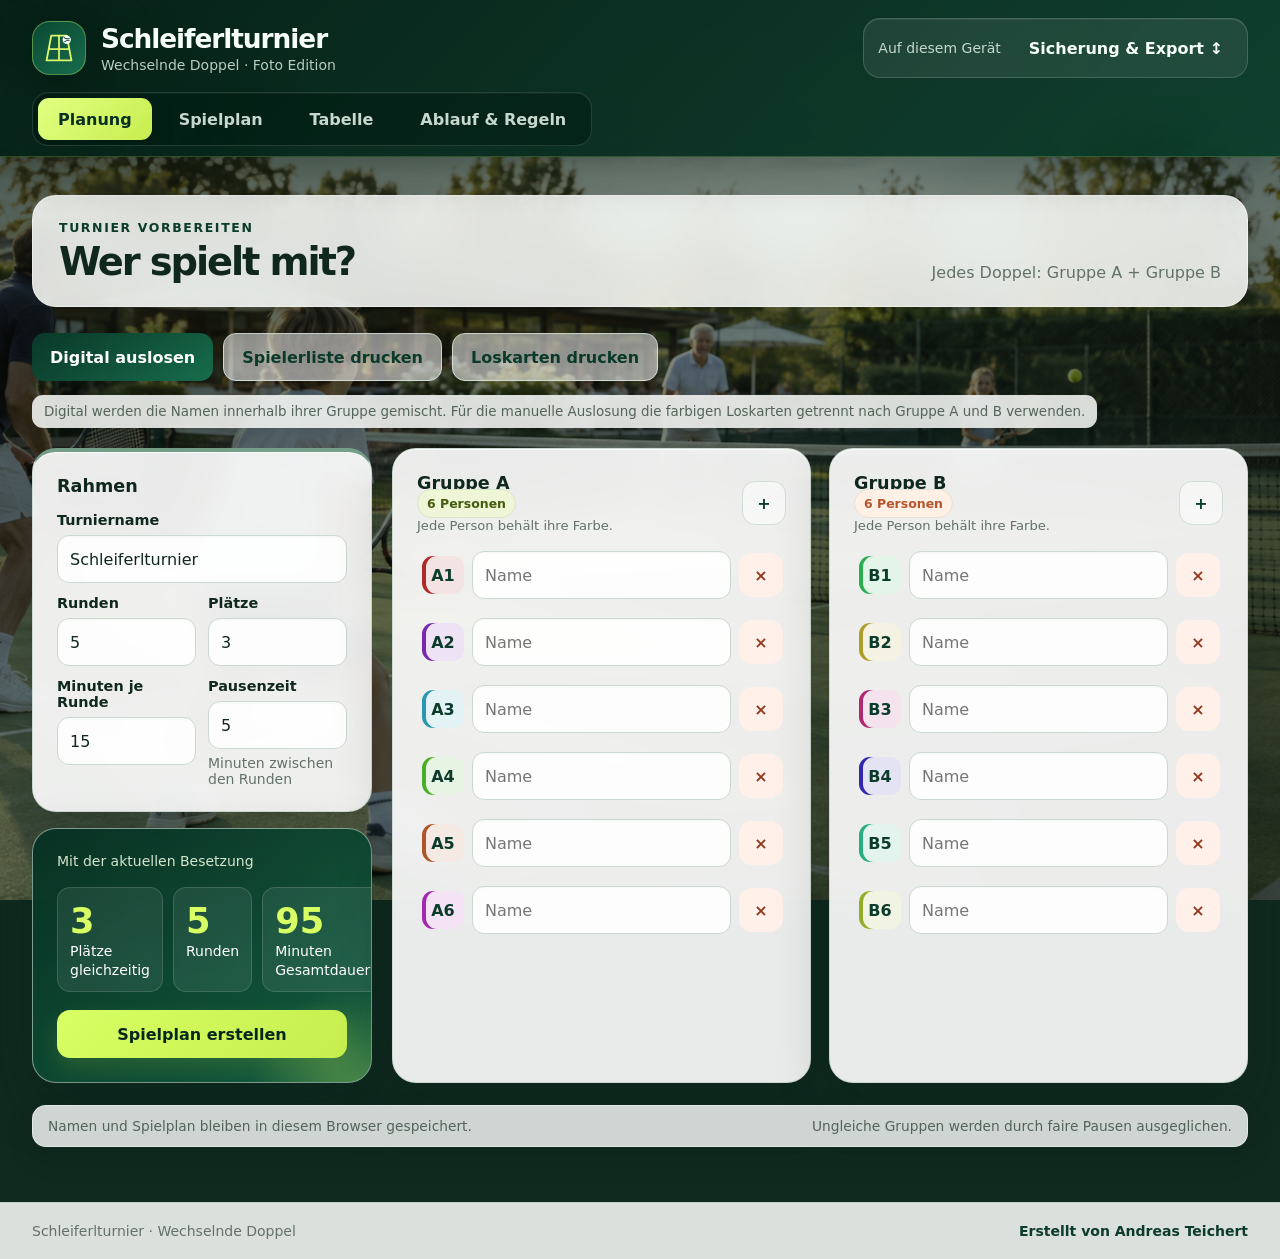
==== commit 04fd4614: "Add files via upload" ====
--- a/index.html
+++ b/index.html
@@ -1,130 +1,143 @@
-<!doctype html>
-<html lang="de">
-<head>
-<meta charset="utf-8"><meta name="viewport" content="width=device-width,initial-scale=1">
-<meta name="theme-color" content="#164e38"><meta name="description" content="Saisonabschluss Turnier des SV Sallach: Teams, Spielplan, Ergebnisse und Tabellen auf einem Gerät.">
-<title>Saisonabschluss Turnier · SV Sallach</title>
-<link rel="icon" href="data:image/svg+xml,%3Csvg xmlns='http://www.w3.org/2000/svg' viewBox='0 0 40 40'%3E%3Crect width='40' height='40' rx='12' fill='%23164e38'/%3E%3Ccircle cx='20' cy='20' r='12' fill='%23dbf76d'/%3E%3Cpath d='M12 10Q25 20 12 30M28 10Q15 20 28 30' fill='none' stroke='%23164e38' stroke-width='2'/%3E%3C/svg%3E">
-<style>
-:root{--green:#164e38;--deep:#103a2a;--lime:#dbf76d;--paper:#f4f6f1;--ink:#182a22;--muted:#617068;--line:#dce4da;--orange:#a34b24;--white:#fff;--radius:22px;font-family:ui-rounded,"Aptos","Segoe UI",system-ui,sans-serif;color:var(--ink);background:var(--paper);font-size:16px}*{box-sizing:border-box}body{margin:0}button,input,select{font:inherit}button{cursor:pointer;touch-action:manipulation}button:disabled{cursor:not-allowed;opacity:.45}button:focus-visible,input:focus-visible,summary:focus-visible{outline:3px solid #4383d6;outline-offset:3px}button{min-height:48px;border:0;border-radius:13px;padding:10px 18px;background:#eaf0e6;color:var(--green);font-weight:700}button:hover{filter:brightness(.96)}button.primary{background:var(--green);color:white}button.light{background:var(--lime);color:var(--deep)}button.ghost{background:transparent;border:1px solid var(--line)}button.danger{background:#fff0e9;color:#92391d}input{width:100%;min-height:48px;padding:12px;border:1.5px solid #cdd8cb;border-radius:12px;background:white;color:var(--ink)}label{display:block;font-weight:650;font-size:.9rem;margin-bottom:7px}h1,h2,h3,p{margin:0}h1{font-size:1.55rem;letter-spacing:-.04em}h2{font-size:1.8rem;letter-spacing:-.035em}h3{font-size:1.1rem}small,.small{font-size:.875rem}p{line-height:1.55}.muted{color:var(--muted)}.shell{max-width:1280px;margin:auto;padding:0 32px}header{background:white;border-bottom:1px solid var(--line)}.topbar{display:flex;justify-content:space-between;align-items:center;gap:20px;padding:23px 0}.brand{display:flex;gap:13px;align-items:center}.brand-mark{width:49px;height:49px;border-radius:16px;background:var(--green);color:var(--lime);display:grid;place-items:center;font-size:1.65rem;font-weight:800}.brand-sub{font-size:.875rem;color:var(--muted);margin-top:3px}.header-actions{display:flex;align-items:center;gap:14px}.save-status{font-size:.875rem;color:var(--muted);max-width:180px}nav{display:flex;gap:8px;padding:4px 0 0;overflow:auto}nav button{border-radius:12px 12px 0 0;background:transparent;white-space:nowrap;padding:15px 24px;color:var(--muted);border-bottom:3px solid transparent}nav button.active{color:var(--green);border-bottom-color:var(--green);background:#f2f6ee}main{padding:30px 0 55px}.intro{display:flex;align-items:end;justify-content:space-between;gap:20px;margin-bottom:22px}.eyebrow{font-size:.875rem;letter-spacing:.07em;text-transform:uppercase;font-weight:750;color:var(--green);margin-bottom:7px}.tag{font-size:.85rem;font-weight:750;padding:7px 10px;border-radius:9px;display:inline-block;background:#eaf2e5;color:var(--green)}.tag.b{background:#fff0e5;color:var(--orange)}.tag.done{background:#eff5d7;color:#445b0c}.control-deck{display:grid;grid-template-columns:minmax(0,1fr) 340px;gap:20px;margin-bottom:28px}.panel{background:white;border:1px solid var(--line);border-radius:var(--radius);padding:24px}.rounds{display:flex;flex-wrap:wrap;gap:9px;margin:20px 0}.rounds button{width:54px;height:54px;background:#f1f4ed;border:1px solid var(--line);font-size:1.2rem}.rounds button.active{background:var(--green);color:white;border-color:var(--green)}.rounds button:last-child{width:auto;font-size:1rem}.progress-track{height:8px;background:#e8eee4;border-radius:8px;overflow:hidden;margin:12px 0}.progress-fill{height:100%;background:var(--green);border-radius:8px;transition:width .3s}.timer{background:var(--green);color:white;border:0;display:flex;flex-direction:column;justify-content:space-between}.timer .muted{color:#d4e5cd}.timer-top{display:flex;align-items:center;justify-content:space-between}.timer-digits{font-size:3.7rem;letter-spacing:-.045em;line-height:1.2;font-weight:750;font-variant-numeric:tabular-nums;margin:5px 0}.timer-actions{display:flex;gap:8px}.timer button.ghost{color:white;border-color:#77917c}.timer button{min-height:45px}.section-heading{display:flex;justify-content:space-between;align-items:center;gap:15px;margin:0 0 17px}.games{display:grid;grid-template-columns:repeat(3,minmax(0,1fr));gap:18px}.match{background:white;border:1px solid var(--line);border-radius:var(--radius);padding:21px;position:relative}.match.saved{border-color:#aabc88}.match-top{display:flex;justify-content:space-between;align-items:center;margin-bottom:22px}.court-label{font-size:.9rem;color:var(--muted);font-weight:700}.teams-pair{display:grid;grid-template-columns:1fr 1fr;gap:15px;margin-bottom:16px}.team-code{font-size:1.65rem;font-weight:800;letter-spacing:-.04em}.team-name{font-size:.875rem;color:var(--muted);line-height:1.45;overflow-wrap:anywhere;margin-top:5px;min-height:41px}.score-row{display:grid;grid-template-columns:1fr 18px 1fr;gap:9px;align-items:center}.score-row input{text-align:center;font-size:2rem;font-weight:750;background:#f7f9f4;height:70px;border-color:var(--line);font-variant-numeric:tabular-nums;appearance:textfield;-moz-appearance:textfield}.score-row input::-webkit-inner-spin-button{appearance:none}.colon{font-size:1.5rem;color:#83917c;text-align:center}.match .save-score{width:100%;margin-top:15px}.match.saved .save-score{background:#edf4dc;color:#425a15}.hint{font-size:.875rem;color:var(--muted);margin-top:18px;line-height:1.55}.toast{position:fixed;bottom:25px;left:50%;transform:translateX(-50%);padding:15px 24px;background:var(--deep);color:white;border-radius:15px;box-shadow:0 8px 35px #0002;z-index:10;max-width:calc(100% - 32px);text-align:center}.toast:empty{display:none}.toolbar{display:flex;flex-wrap:wrap;gap:10px;margin-bottom:24px}.team-grid{display:grid;grid-template-columns:repeat(3,minmax(0,1fr));gap:17px}.team-edit{display:grid;gap:15px}.team-edit .team-heading{display:flex;align-items:center;gap:12px}.team-edit input{font-size:1rem}.board-grid{display:grid;grid-template-columns:1fr 1fr;gap:22px}.table-wrap{overflow:auto;margin-top:18px}table{width:100%;border-collapse:collapse;text-align:left}th{font-size:.875rem;color:var(--muted);padding:12px 8px;border-bottom:1px solid var(--line)}td{padding:16px 8px;border-bottom:1px solid #e9eee6;font-variant-numeric:tabular-nums}td:last-child,th:last-child{text-align:right}.table-team{font-weight:750}.table-team small{display:block;color:var(--muted);font-weight:400;margin-top:4px}.points{font-size:1.35rem;font-weight:800;color:var(--green)}.empty{padding:42px 28px;text-align:center;max-width:650px;margin:30px auto}.empty p{margin:14px 0 24px}.rule-grid{display:grid;grid-template-columns:1fr 1fr;gap:20px}.rule-grid p{margin-top:10px;color:var(--muted)}.rule-grid ol{padding-left:20px;line-height:1.65}.rule-grid li{margin:9px 0}.warning{background:#fff4df;color:#795017;border:1px solid #eed7a9;border-radius:14px;padding:14px 18px;margin-bottom:20px;line-height:1.5}.hidden{display:none!important}dialog{width:min(540px,calc(100% - 28px));max-height:85vh;border:1px solid var(--line);border-radius:24px;padding:28px;color:var(--ink);box-shadow:0 20px 80px #0003}dialog::backdrop{background:#102d2566;backdrop-filter:blur(4px)}dialog h2{font-size:1.5rem;margin-bottom:16px}dialog p{margin-bottom:20px}.dialog-actions{display:flex;gap:10px;justify-content:flex-end;margin-top:24px;flex-wrap:wrap}.backup-actions{display:grid;gap:12px}.radio-option{display:flex;align-items:center;gap:12px;font-size:1rem;font-weight:500;margin:15px 0}.radio-option input{width:22px;min-height:22px;accent-color:var(--green)}.screen-footer{margin-top:28px;display:flex;justify-content:space-between;gap:20px;font-size:.875rem;color:var(--muted)}.start-time{max-width:180px}.round-complete{color:var(--green);font-weight:700}.awards{display:grid;gap:18px;margin-top:22px}.print-only{display:none}@media(min-width:1000px){.match{min-height:327px}}@media(max-width:1050px){.games,.team-grid{grid-template-columns:repeat(2,minmax(0,1fr))}.shell{padding:0 24px}.control-deck{grid-template-columns:minmax(0,1fr) 300px}.board-grid{grid-template-columns:1fr}}@media(max-width:650px){.shell{padding:0 16px}.topbar{padding:18px 0}.brand-sub{font-size:.8rem}.header-actions .save-status{display:none}.header-actions button{padding:10px 13px}.brand-mark{width:40px;height:44px}.brand{gap:9px}h1{font-size:1.3rem}nav{gap:0}nav button{padding:13px 17px}main{padding-top:23px}.intro{align-items:start}.intro>.muted{display:none}h2{font-size:1.55rem}.control-deck{grid-template-columns:1fr;gap:14px}.timer{display:grid;grid-template-columns:1fr 1fr;column-gap:20px}.timer-top{grid-column:1/-1}.timer-actions{align-items:center;justify-content:end}.timer-digits{font-size:3rem}.games,.team-grid,.rule-grid{grid-template-columns:1fr}.panel{padding:20px}.match{padding:20px}.rounds{margin:15px 0}.rounds button{width:44px}.team-name{min-height:0}.screen-footer{flex-direction:column;gap:7px}.section-heading{align-items:start}.section-heading .muted{max-width:140px;text-align:right}.score-row input{height:68px}}@media print{header,nav,.control-deck,.toolbar,.save-score,.screen-footer,dialog,.toast,.no-print{display:none!important}body{background:white}.shell{max-width:none;padding:0}main{padding:0}.games{grid-template-columns:1fr 1fr}.match,.panel{break-inside:avoid;box-shadow:none}.print-only{display:block}.board-grid{grid-template-columns:1fr}.team-grid{grid-template-columns:1fr 1fr}}
-.print-extra{display:none}.print-sheet{break-after:page}.print-sheet:last-child{break-after:auto}.print-sheet h1{font-size:25px;margin-bottom:12px}.print-sheet>p{font-size:13px;margin-bottom:22px}.los-grid{display:grid;grid-template-columns:90mm 90mm;grid-template-rows:repeat(3,65mm)}.los-card{padding:7mm;border:1px dashed #748275;break-inside:avoid}.los-card strong{font-size:32px;display:block;margin:8mm 0 4mm}.los-card p{font-size:13px;margin:3mm 0}.print-field h1{font-size:75px;color:var(--green);margin-top:20mm}.print-field h2{margin:10mm 0}.print-field table{font-size:24px;margin:16mm 0}.print-field td{padding:20px 10px}.brand-mark{background:white;border:1px solid var(--line);padding:3px;object-fit:contain;display:block}@media print{@page{size:A4 portrait;margin:13mm}body.printing-extra>header,body.printing-extra>.shell{display:none!important}body.printing-extra .print-extra{display:block!important}}
+<!doctype html>
+<html lang="de">
+<head>
+<meta charset="utf-8">
+<meta name="viewport" content="width=device-width,initial-scale=1">
+<meta name="theme-color" content="#164e38">
+<meta name="robots" content="noindex, nofollow">
+<meta name="description" content="Schleiferlturnier für Erwachsene mit wechselnden Doppelpartnern aus Gruppe A und Gruppe B.">
+<title>Schleiferlturnier · Designvorschlag mit Fotohintergrund</title>
+<link rel="icon" type="image/svg+xml" href="data:image/svg+xml,%3Csvg xmlns='http://www.w3.org/2000/svg' viewBox='0 0 64 64'%3E%3Crect width='64' height='64' rx='18' fill='%23164e38'/%3E%3Cpath d='M19 11h26l8 42H11zM15 34h34M32 11v42' fill='none' stroke='%23dbf76d' stroke-width='3' stroke-linejoin='round'/%3E%3Ccircle cx='45' cy='18' r='7' fill='white'/%3E%3Cpath d='M40 14q5 4 10 2M41 22q4-4 9-2' fill='none' stroke='%23164e38' stroke-width='1.8'/%3E%3C/svg%3E">
+<style>
+:root{--navy:#164e38;--navy2:#103a2a;--gold:#dbf76d;--coral:#a34b24;--paper:#f4f6f1;--ink:#182a22;--muted:#617068;--line:#dce4da;--white:#fff;--blue:#eaf0e6;--green:#eff5d7;--radius:22px;font-family:ui-rounded,"Aptos","Segoe UI",system-ui,sans-serif;color:var(--ink);background:var(--paper);font-size:16px}*{box-sizing:border-box}body{margin:0}button,input,select{font:inherit}button{cursor:pointer;min-height:48px;border:0;border-radius:13px;padding:10px 18px;background:var(--blue);color:var(--navy);font-weight:750}button:hover{filter:brightness(.96)}button:disabled{opacity:.42;cursor:not-allowed}button.primary{background:var(--navy);color:white}button.gold{background:var(--gold);color:var(--navy2)}button.ghost{background:transparent;border:1px solid var(--line)}button.danger{background:#fff0e9;color:#92391d}button:focus-visible,input:focus-visible,select:focus-visible{outline:3px solid #4383d6;outline-offset:3px}input,select{width:100%;min-height:48px;border:1.5px solid #cdd8cb;border-radius:12px;padding:11px 12px;background:white;color:var(--ink)}label{display:block;font-size:.9rem;font-weight:700;margin-bottom:7px}h1,h2,h3,p{margin:0}h1{font-size:1.55rem;letter-spacing:-.04em}h2{font-size:1.8rem;letter-spacing:-.035em}h3{font-size:1.1rem}.small{font-size:.875rem}.muted{color:var(--muted)}.shell{max-width:1280px;margin:auto;padding:0 32px}header{background:var(--white);border-bottom:1px solid var(--line)}.topbar{display:flex;align-items:center;justify-content:space-between;gap:20px;padding:23px 0}.brand{display:flex;align-items:center;gap:13px}.brandmark{width:49px;height:49px;border-radius:16px;background:var(--navy);color:var(--gold);display:grid;place-items:center;font-size:1.6rem}.brand p{font-size:.875rem;color:var(--muted);margin-top:3px}.actions{display:flex;gap:10px;align-items:center}nav{display:flex;gap:8px;overflow:auto;padding-top:4px}nav button{border-radius:12px 12px 0 0;background:transparent;color:var(--muted);white-space:nowrap;border-bottom:3px solid transparent;padding:15px 24px}nav button.active{color:var(--navy);background:#f2f6ee;border-bottom-color:var(--navy)}main{padding:30px 0 55px}.intro{display:flex;justify-content:space-between;align-items:end;gap:20px;margin-bottom:22px}.eyebrow{text-transform:uppercase;letter-spacing:.07em;color:var(--navy);font-size:.875rem;font-weight:800;margin-bottom:7px}.panel{background:white;border:1px solid var(--line);border-radius:var(--radius);padding:24px}.setup-grid{display:grid;grid-template-columns:340px 1fr;gap:20px}.settings{display:grid;gap:16px;align-content:start}.settings-grid{display:grid;grid-template-columns:1fr 1fr;gap:12px}.summary{background:var(--navy);color:white}.summary .muted{color:#d4e5cd}.summary strong{font-size:2.2rem;color:var(--gold);display:block}.summary-grid{display:grid;grid-template-columns:repeat(3,1fr);gap:10px;margin:18px 0}.summary-item{background:#ffffff12;border:1px solid #ffffff1c;border-radius:13px;padding:12px}.player-columns{display:grid;grid-template-columns:1fr 1fr;gap:18px}.category-head{display:flex;justify-content:space-between;align-items:center;margin-bottom:13px}.pill{font-size:.78rem;font-weight:800;padding:6px 9px;border-radius:999px;background:#eaf2e5;color:var(--navy)}.pill.beginner{background:#eff5d7;color:#445b0c}.pill.advanced{background:#fff0e5;color:var(--coral)}.player-list{display:grid;gap:9px}.player-row{display:grid;grid-template-columns:42px 1fr 42px;gap:8px;align-items:center}.player-code{font-weight:850;text-align:center;color:var(--navy)}.icon-btn{padding:0;min-height:44px;width:44px}.notice{border:1px solid #eed7a9;background:#fff4df;color:#795017;border-radius:14px;padding:14px 18px;line-height:1.5;margin-bottom:18px}.success{border-color:#b9d3b8;background:#edf7ec;color:#315b30}.toolbar{display:flex;flex-wrap:wrap;gap:10px;margin-bottom:20px}.rounds{display:flex;gap:9px;flex-wrap:wrap;margin:16px 0 22px}.rounds button{width:50px;padding:0}.rounds button.active{background:var(--navy);color:white}.matches{display:grid;grid-template-columns:repeat(3,minmax(0,1fr));gap:18px}.match{background:white;border:1px solid var(--line);border-radius:var(--radius);padding:21px}.match.saved{border-color:#aabc88}.match-top{display:flex;justify-content:space-between;align-items:center;margin-bottom:18px}.court{font-weight:850;color:var(--navy)}.team-vs{display:grid;grid-template-columns:1fr 28px 1fr;gap:8px;align-items:center}.team{min-width:0}.player-name{font-weight:800;overflow-wrap:anywhere}.level{font-size:.8rem;color:var(--muted);margin-top:4px}.vs{text-align:center;color:var(--muted);font-weight:800}.score{display:grid;grid-template-columns:1fr 16px 1fr;gap:7px;align-items:center;margin-top:16px}.score input{text-align:center;font-size:1.5rem;font-weight:800;background:#f7f9f4}.score span{text-align:center}.save-result{width:100%;margin-top:10px}.bye-panel{margin-top:18px}.bye-list{display:flex;flex-wrap:wrap;gap:8px;margin-top:10px}.bye{padding:7px 10px;border-radius:9px;background:#f1f4ed;font-size:.85rem}.table-wrap{overflow:auto}table{border-collapse:collapse;width:100%;min-width:680px}th{text-align:left;color:var(--muted);font-size:.82rem;padding:11px 9px;border-bottom:1px solid var(--line)}td{padding:13px 9px;border-bottom:1px solid #e9eee6;font-variant-numeric:tabular-nums}.rank{font-weight:850;color:var(--navy)}.points{font-size:1.18rem;font-weight:850;color:var(--navy)}.rules-grid{display:grid;grid-template-columns:1fr 1fr;gap:20px}.rules-grid p{color:var(--muted);line-height:1.58;margin-top:9px}.rules-grid ol{line-height:1.65;padding-left:20px}.rules-grid li{margin:7px 0}.empty{text-align:center;padding:50px 25px}.empty p{max-width:600px;margin:12px auto 20px;color:var(--muted);line-height:1.55}.footer-note{margin-top:22px;color:var(--muted);font-size:.86rem;display:flex;justify-content:space-between;gap:20px}.site-footer{background:white;border-top:1px solid var(--line);color:var(--muted);font-size:.875rem}.site-footer .shell{display:flex;justify-content:space-between;gap:20px;padding-top:20px;padding-bottom:20px}.site-footer .credit{font-weight:700;color:var(--navy)}.hidden{display:none!important}.toast{position:fixed;bottom:22px;left:50%;transform:translateX(-50%);background:var(--navy2);color:white;border-radius:15px;padding:14px 22px;box-shadow:0 8px 35px #0002;z-index:10;max-width:calc(100% - 30px);text-align:center}.toast:empty{display:none}dialog{width:min(520px,calc(100% - 28px));border:1px solid var(--line);border-radius:24px;padding:28px;color:var(--ink);box-shadow:0 20px 80px #0003}dialog::backdrop{background:#102d2566;backdrop-filter:blur(4px)}dialog h2{font-size:1.5rem;margin-bottom:12px}dialog p{line-height:1.55;color:var(--muted)}.dialog-actions{display:flex;justify-content:flex-end;gap:10px;margin-top:22px;flex-wrap:wrap}@media(max-width:980px){.setup-grid{grid-template-columns:1fr}.settings{grid-template-columns:1fr 1fr}.matches{grid-template-columns:1fr 1fr}}@media(max-width:680px){.shell{padding:0 16px}.topbar{padding:18px 0}.brand p{display:none}.actions button{padding:9px 12px}.actions .label{display:none}nav{gap:0}nav button{padding:13px 17px}main{padding-top:23px}.intro{align-items:start}.player-columns,.rules-grid,.settings{grid-template-columns:1fr}.matches{grid-template-columns:1fr}.panel{padding:20px}.summary-grid{grid-template-columns:repeat(3,1fr)}.footer-note,.site-footer .shell{flex-direction:column;gap:7px}}@media print{header,.toolbar,.rounds,.save-result,.footer-note,.toast,dialog,.no-print{display:none!important}body{background:white}.shell{max-width:none;padding:0}main{padding:0}.matches{grid-template-columns:1fr 1fr}.match,.panel{break-inside:avoid}.match{padding:14px}.bye-panel{break-inside:avoid}.site-footer{margin-top:15px}}
+/* Horizontale Überbreite bleibt in ihrem jeweiligen Inhaltsbereich. */
+html,body{width:100%;max-width:100%;overflow-x:hidden}body,.shell,main,.panel,.table-wrap{min-width:0}.shell{width:100%}.table-wrap{width:100%;max-width:100%;overflow-x:auto;overscroll-behavior-x:contain;-webkit-overflow-scrolling:touch;touch-action:pan-x pan-y}.table-wrap table{width:100%;min-width:680px}@media(max-width:680px){.intro{flex-direction:column}.table-wrap{border-radius:12px}}
+.schedule-overview{display:flex;align-items:center;justify-content:space-between;gap:18px;flex-wrap:wrap;margin-bottom:20px}.schedule-facts{display:flex;gap:8px;flex-wrap:wrap}.schedule-facts span{padding:8px 11px;border-radius:999px;background:white;border:1px solid var(--line);font-size:.84rem;color:var(--muted);font-weight:700}.schedule-list{display:grid;gap:28px}.round-block{border:1px solid var(--line);border-radius:26px;background:#eef3eb;padding:20px;scroll-margin-top:18px}.round-block.current{border-color:#789578;box-shadow:0 0 0 3px #164e3812}.round-heading{display:flex;align-items:center;justify-content:space-between;gap:16px;margin-bottom:16px}.round-title{display:flex;align-items:center;gap:12px}.round-number{display:grid;place-items:center;width:42px;height:42px;border-radius:14px;background:var(--navy);color:white;font-weight:850}.round-block:not(.current) .round-number{background:white;color:var(--navy);border:1px solid var(--line)}.round-heading h3{font-size:1.25rem}.round-meta{display:flex;gap:8px;flex-wrap:wrap;justify-content:flex-end}.round-meta span{font-size:.8rem;color:var(--muted);background:white;border-radius:999px;padding:7px 10px}.round-block .matches{gap:14px}.round-block .match{border-radius:18px;padding:18px}.player-label{display:inline-flex;align-items:center;gap:8px;max-width:100%;font-weight:800}.player-dot{width:12px;height:12px;border-radius:50%;flex:0 0 12px;background:var(--player-color);box-shadow:0 0 0 3px color-mix(in srgb,var(--player-color) 18%,white)}.player-code{display:grid;place-items:center;min-height:38px;border-radius:11px;background:color-mix(in srgb,var(--player-color) 13%,white);box-shadow:inset 4px 0 0 var(--player-color)}.bye{display:inline-flex;align-items:center;gap:7px;background:white;border:1px solid var(--line)}.standings-player{display:flex;align-items:center;gap:9px}.color-legend{font-size:.82rem;color:var(--muted);margin-top:6px}@media(max-width:680px){.schedule-overview{align-items:flex-start}.round-block{padding:14px;border-radius:20px;margin:0 -4px}.round-heading{align-items:flex-start}.round-meta{justify-content:flex-start}.round-block .match{padding:17px}.rounds{flex-wrap:nowrap;overflow-x:auto;padding-bottom:5px}.rounds button{flex:0 0 48px}}@media print{.schedule-overview{display:none}.schedule-list{gap:18px}.round-block{break-inside:avoid;border:1px solid #aaa;background:white;padding:12px}.round-block .matches{grid-template-columns:1fr 1fr}.round-heading{margin-bottom:10px}}
+.timer-panel{display:grid;grid-template-columns:1fr auto auto;gap:18px;align-items:center;background:var(--navy);color:white;border-radius:22px;padding:18px 20px;margin-bottom:22px}.timer-copy{display:flex;align-items:center;gap:12px}.timer-icon{font-size:1.6rem}.timer-copy .muted{color:#d4e5cd}.timer-digits{font-size:2.35rem;font-weight:900;letter-spacing:.04em;color:var(--gold);font-variant-numeric:tabular-nums}.timer-actions{display:flex;gap:8px;flex-wrap:wrap}.timer-actions button{min-height:42px}.timer-actions .light{background:white;color:var(--navy)}.draw-toolbar{display:flex;gap:10px;flex-wrap:wrap;margin-bottom:20px}.print-note{font-size:.84rem;color:var(--muted);margin:-10px 0 20px}#print-extra{display:none}.print-sheet{padding:12mm;font-family:"Segoe UI",sans-serif;color:#111;background:white}.print-sheet h1{font-size:24pt;margin-bottom:4mm}.print-sheet h2{font-size:16pt;margin:3mm 0}.print-sheet p{line-height:1.45}.los-grid{display:grid;grid-template-columns:1fr 1fr;gap:8mm;margin-top:8mm}.los-card{height:78mm;border:2px dashed #777;border-radius:5mm;padding:8mm;display:flex;flex-direction:column;justify-content:space-between;break-inside:avoid}.los-card .lot-code{font-size:30pt;font-weight:900;display:flex;align-items:center;gap:4mm}.lot-color{width:12mm;height:12mm;border-radius:50%;display:inline-block;background:var(--player-color)}.print-list{width:100%;border-collapse:collapse;margin-top:7mm}.print-list th,.print-list td{border-bottom:1px solid #bbb;padding:4mm 2mm;text-align:left}.print-field{text-align:center}.print-field .field-number{font-size:60pt;color:var(--navy);font-weight:900;margin:10mm 0}.print-field table{text-align:left;min-width:0}.print-field td,.print-field th{padding:3mm}.toolbar-divider{width:1px;background:var(--line);align-self:stretch}@media(max-width:680px){.timer-panel{grid-template-columns:1fr auto}.timer-actions{grid-column:1/-1}.timer-actions button{flex:1}.draw-toolbar button{flex:1 1 160px}.toolbar-divider{display:none}}@media print{.timer-panel{display:none!important}body.printing-extra>header,body.printing-extra>.shell,body.printing-extra>.site-footer,body.printing-extra>.toast,body.printing-extra>dialog{display:none!important}body.printing-extra #print-extra{display:block!important}.print-sheet{break-after:page}.print-sheet:last-child{break-after:auto}.los-grid{grid-template-columns:1fr 1fr}}
+.timer-actions .ghost{color:white;border-color:#ffffff66}
+.brandmark{background:linear-gradient(145deg,#0f3f2d,#1f7856);box-shadow:0 8px 24px #164e3830;border:1px solid #ffffff24;overflow:hidden}.brandmark svg{width:38px;height:38px;display:block}.schedule-list{gap:36px}.round-block,.round-block:nth-child(even){background:#f1f2f1;border-left:5px solid #9aa39d;box-shadow:0 9px 25px #173d2d0b}.round-block.current{border-left-color:#668675;box-shadow:0 0 0 3px #164e3815,0 12px 28px #173d2d12}.level{font-weight:400}.print-kicker{font-size:10pt;font-weight:800;letter-spacing:.12em;text-transform:uppercase;color:#50725f}.print-title{font-size:28pt!important;color:#164e38;margin:2mm 0!important}.print-quote{font-size:13pt;font-style:italic;color:#3d5d4b;border-left:4px solid #a9ca3f;padding:3mm 0 3mm 5mm;margin:5mm 0 9mm}.print-summary{display:flex;gap:5mm;margin-bottom:8mm}.print-summary span{border:1px solid #b8c8bd;border-radius:4mm;padding:2.5mm 4mm;font-weight:700}.print-round{border:1.5px solid #9bb0a1;border-radius:4mm;padding:5mm;margin:0 0 6mm;break-inside:avoid}.print-round h2{color:#164e38;margin:0 0 3mm}.print-round table{width:100%;min-width:0;border-collapse:collapse}.print-round th{background:#eaf1e7;color:#164e38}.print-round th,.print-round td{border-bottom:1px solid #ccd7ce;padding:2.5mm;text-align:left;font-size:9.5pt}.print-round .print-byes{margin-top:3mm;color:#53665b;font-size:9pt}.print-player-line{display:block;line-height:1.45}.print-player-line span{font-weight:400;color:#53665b}.print-encounter{display:grid;grid-template-columns:1fr auto 1fr;gap:3mm;align-items:start}.print-vs{color:#617068;font-size:9pt;padding-top:.5mm}.place-card{border:2px solid #164e38;border-radius:7mm;padding:10mm;min-height:260mm;display:flex;flex-direction:column}.place-card-head{display:flex;align-items:flex-start;justify-content:space-between;gap:10mm;border-bottom:2px solid #dbf76d;padding-bottom:6mm}.place-card .place-number{font-size:50pt;font-weight:950;color:#164e38;line-height:1}.place-card .place-badge{background:#164e38;color:white;border-radius:5mm;padding:3mm 5mm;font-weight:800}.place-card .print-quote{margin-bottom:5mm}.place-card table{width:100%;min-width:0;border-collapse:collapse}.place-card th,.place-card td{padding:3mm 2mm;border-bottom:1px solid #cbd6ce;text-align:left;font-size:10pt}.place-card th{color:#164e38}.place-card-footer{margin-top:auto;padding-top:6mm;display:flex;justify-content:space-between;color:#52675a;font-size:9pt}@media(max-width:680px){.schedule-list{gap:28px}.round-block{border-left-width:4px}}@media print{.print-schedule-sheet{padding:10mm}.print-schedule-sheet .print-round{break-inside:avoid}.place-card{break-inside:avoid}}
+.round-progress{margin:0 0 16px}.round-progress-copy{display:flex;align-items:center;justify-content:space-between;gap:12px;margin-bottom:8px}.round-progress-copy strong{color:var(--navy);font-size:.84rem}.round-progress-track{height:8px;border-radius:999px;background:#dfe7e1;overflow:hidden}.round-progress-fill{height:100%;border-radius:inherit;background:linear-gradient(90deg,#176c4c,#8ebc3f);transition:width .25s ease}.round-block.locked{border-left-color:#b5bdb8}.round-block.locked .match{background:rgba(246,248,247,.9);box-shadow:none}.round-block.locked .score input{background:#edf1ee;color:#718077}.round-lock{margin:0 0 16px;padding:11px 14px;border:1px solid #d8cda9;border-radius:13px;background:#fff8e8;color:#6f5520;font-size:.88rem;line-height:1.45}.rounds button.completed{background:#e5f1dc;color:#315b30}.rounds button.locked{background:#e7ebe8;color:#718077}.rounds button.locked:after{content:" · gesperrt";position:absolute;inline-size:1px;block-size:1px;overflow:hidden;clip-path:inset(50%)}@media(max-width:680px){.round-progress-copy{align-items:flex-start;flex-direction:column;gap:3px}}@media print{.round-progress,.round-lock{display:none!important}}
 </style>
-<style id="family-photo-design">
-:root{--green:#0b3b2b;--deep:#06271c;--lime:#d8ff63;--paper:#e7eee9;--ink:#10271d;--muted:#637269;--line:#d1ddd5;--radius:24px}
-html{background:#102a20}body{min-height:100vh;background-color:#102a20;background-image:linear-gradient(135deg,rgba(5,28,20,.66),rgba(13,47,34,.44) 48%,rgba(4,24,17,.7)),url("Familienturnier_Hintergrund_Familie.png");background-position:center center;background-size:cover;background-repeat:no-repeat;background-attachment:fixed;background-blend-mode:multiply,normal}.shell{max-width:1320px}
-header{position:sticky;top:0;z-index:8;background:linear-gradient(135deg,rgba(4,31,22,.96),rgba(9,59,41,.93));border-bottom:1px solid rgba(216,255,99,.2);box-shadow:0 14px 38px rgba(2,20,13,.3);backdrop-filter:blur(22px) saturate(125%);-webkit-backdrop-filter:blur(22px) saturate(125%)}
-.topbar{padding:18px 0 14px}.brand{gap:15px}.brand-mark{width:54px;height:54px;border-radius:18px;background:rgba(255,255,255,.96);border:1px solid rgba(216,255,99,.34);padding:4px;box-shadow:0 12px 30px rgba(0,18,11,.34)}.brand h1{font-size:1.65rem;color:#f7fff9}.brand-sub{color:#b9cdc1}.header-actions{padding:5px 6px 5px 14px;border-radius:17px;background:rgba(255,255,255,.08);border:1px solid rgba(255,255,255,.16);box-shadow:inset 0 1px 0 rgba(255,255,255,.08)}.save-status{color:#c6d8cd}.header-actions .ghost{color:#f7fff9;background:rgba(255,255,255,.1);border-color:rgba(255,255,255,.18)}
-nav{gap:7px;padding:5px;margin-bottom:10px;width:max-content;border:1px solid rgba(255,255,255,.13);border-radius:16px;background:rgba(3,29,20,.62);box-shadow:inset 0 1px 0 rgba(255,255,255,.06)}nav button{min-height:42px;padding:9px 20px;border:0!important;border-radius:11px;color:#c8d8cf;background:transparent}nav button.active{color:#0a3023;background:linear-gradient(135deg,#e1ff82,#c7ee4f);box-shadow:0 8px 20px rgba(0,20,12,.3)}
-main{padding-top:38px}.intro{padding:24px 26px;border:1px solid rgba(255,255,255,.46);border-radius:24px;background:rgba(250,252,250,.9);box-shadow:0 18px 46px rgba(3,24,16,.2);backdrop-filter:blur(18px) saturate(125%);-webkit-backdrop-filter:blur(18px) saturate(125%)}.intro h2{font-size:clamp(2rem,3vw,2.8rem);line-height:1.05;letter-spacing:-.055em}.eyebrow{letter-spacing:.13em;font-size:.78rem}
-.panel,.match{border-color:rgba(188,206,194,.68)}.panel{background:rgba(255,255,255,.92);box-shadow:0 22px 55px rgba(3,25,17,.21),inset 0 1px 0 rgba(255,255,255,.94);backdrop-filter:blur(14px);-webkit-backdrop-filter:blur(14px)}.match{background:rgba(255,255,255,.94);box-shadow:0 12px 30px rgba(3,25,17,.16);transition:transform .18s ease,box-shadow .18s ease}.match:hover{transform:translateY(-2px);box-shadow:0 18px 38px rgba(3,25,17,.2)}.timer{background:linear-gradient(120deg,#082f22,#176c4c);box-shadow:0 20px 42px rgba(8,48,34,.24)}.timer-digits{text-shadow:0 3px 18px rgba(216,255,99,.22)}
-button{transition:transform .18s ease,box-shadow .18s ease,filter .18s ease}button:hover:not(:disabled){transform:translateY(-1px);box-shadow:0 9px 20px rgba(13,58,41,.1)}button:active:not(:disabled){transform:translateY(0)}button.primary{background:linear-gradient(135deg,#0b3b2b,#176c4c);box-shadow:0 10px 22px rgba(11,59,43,.18)}button.light{background:linear-gradient(135deg,#d8ff63,#c7ee4f);box-shadow:0 9px 22px rgba(165,199,49,.18)}button.ghost{background:rgba(255,255,255,.64)}input{border-color:#cbd8cf;background:rgba(255,255,255,.93);box-shadow:inset 0 1px 2px rgba(17,55,40,.04);transition:border-color .18s ease,box-shadow .18s ease,background .18s ease}input:focus{border-color:#4d896d;background:white;box-shadow:0 0 0 4px rgba(56,123,91,.1)}
-.rounds button{background:rgba(249,252,250,.9);box-shadow:0 7px 18px rgba(3,25,17,.1)}.rounds button.active{background:linear-gradient(135deg,#0b3b2b,#176c4c)}.progress-fill{background:linear-gradient(90deg,#176c4c,#8ebc3f)}.hint,.screen-footer{padding:11px 14px;border:1px solid rgba(255,255,255,.42);border-radius:14px;background:rgba(249,252,250,.86);color:#53645a;box-shadow:0 10px 28px rgba(3,24,16,.13);backdrop-filter:blur(14px)}.toolbar+.hint{display:block}.table-wrap{border:1px solid rgba(201,216,206,.86);border-radius:17px;background:rgba(255,255,255,.72)}th{background:rgba(232,239,234,.82)}dialog{background:rgba(255,255,255,.97);backdrop-filter:blur(20px)}
-.board-grid>*,.rule-grid>*{min-width:0}.table-wrap{max-width:100%;overflow-x:auto;overscroll-behavior-inline:contain}
-.board-grid,.board-grid>.panel{min-width:0;max-width:100%}.table-wrap{width:100%;min-width:0;max-width:100%;overflow-x:auto;overflow-y:hidden;-webkit-overflow-scrolling:touch;overscroll-behavior-inline:contain}.standings-wrap{overflow:visible}.standings-table{min-width:0!important;table-layout:fixed}.standings-table th,.standings-table td{overflow-wrap:anywhere}.standings-table th:nth-child(1),.standings-table td:nth-child(1){width:12%}.standings-table th:nth-child(2),.standings-table td:nth-child(2){width:30%}.standings-table th:nth-child(3),.standings-table td:nth-child(3){width:13%}.standings-table th:nth-child(4),.standings-table td:nth-child(4){width:12%}.standings-table th:nth-child(5),.standings-table td:nth-child(5){width:15%}.standings-table th:nth-child(6),.standings-table td:nth-child(6){width:18%}.overall-panel{margin-top:22px}.overall-table th:nth-child(2),.overall-table td:nth-child(2){width:25%}.overall-table th:nth-child(3),.overall-table td:nth-child(3){width:13%}
-@media(max-width:650px){.standings-table,.standings-table tbody{display:block;width:100%}.standings-table thead{display:none}.standings-table tr{display:grid;grid-template-columns:repeat(2,minmax(0,1fr));gap:10px 14px;padding:14px;border-bottom:1px solid #e1e9e2}.standings-table tr:last-child{border-bottom:0}.standings-table td,.standings-table td:nth-child(n){display:grid;grid-template-columns:1fr;width:auto;padding:0;border:0;text-align:left;font-size:.88rem;overflow-wrap:anywhere}.standings-table td::before{content:attr(data-label);margin-bottom:3px;color:var(--muted);font-size:.7rem;font-weight:700;line-height:1.2}.standings-table td:nth-child(2){grid-column:1/-1;grid-row:1}.standings-table td:nth-child(1){grid-column:1;grid-row:2}.standings-table td:nth-child(3){grid-column:2;grid-row:2}.standings-table td:nth-child(4){grid-column:1;grid-row:3}.standings-table td:nth-child(5){grid-column:2;grid-row:3}.standings-table td:nth-child(6){grid-column:1/-1;grid-row:4}.standings-table .table-team small{font-size:.8rem;line-height:1.3}.standings-table .points{font-size:1.1rem}}
-@media(max-width:650px){body{background-attachment:scroll;background-position:50% center}.topbar{flex-wrap:wrap;gap:10px;padding-top:14px}.brand{min-width:0;max-width:100%}.brand>div:last-child{min-width:0}.brand h1{overflow-wrap:anywhere}.header-actions{padding:4px;margin-left:auto}.brand-mark{width:44px;height:44px;flex:0 0 44px}.intro{padding:19px 18px;border-radius:19px}.intro h2{font-size:2rem}nav{width:100%;border-radius:14px 14px 0 0;margin-bottom:0;padding-bottom:0;overflow-x:auto}nav button{flex:0 0 auto}.panel{backdrop-filter:none}.screen-footer{padding:11px 13px}}
-@media(max-width:650px){.control-deck>*{min-width:0}.timer{grid-template-columns:minmax(0,1fr) minmax(0,1fr)}.timer-actions{min-width:0;flex-wrap:wrap}.timer-top,.section-heading{flex-wrap:wrap}.timer-top>*,.section-heading>*{min-width:0;max-width:100%}.section-heading button{white-space:normal}.section-heading .muted{text-align:left}}
-@media(max-width:360px){.topbar{gap:8px}.brand{gap:9px}.brand h1{font-size:1.22rem}.header-actions button{padding:9px 11px}}
-@media(max-width:650px){body{overflow-x:hidden}.board-grid{width:100%}}
-@media(prefers-reduced-motion:reduce){button,.match,input{transition:none!important}}
-@media print{body{background:white!important;color:#10271d}.panel,.match{box-shadow:none!important;backdrop-filter:none!important;border-color:#b9cbbf!important}main:before{content:"SAISONABSCHLUSS TURNIER · SV SALLACH · FAMILIENTAG";display:block;margin-bottom:7mm;color:#527060;font-size:10pt;font-weight:800;letter-spacing:.12em}main:after{content:"Erstellt von Andreas Teichert";display:block;margin-top:8mm;padding-top:4mm;border-top:1px solid #c7d4cb;color:#527060;font-size:9pt;text-align:right}.intro{padding:0 0 5mm;border:0;border-radius:0;background:white;box-shadow:none!important;backdrop-filter:none!important}.eyebrow{color:#527060}.board-grid table{table-layout:fixed;font-size:9pt}.board-grid th,.board-grid td{padding:3mm 1.5mm}.board-grid th:nth-child(1){width:12%}.board-grid th:nth-child(2){width:25%}.board-grid th:nth-child(3){width:14%}.board-grid th:nth-child(4){width:13%}.board-grid th:nth-child(5){width:17%}.board-grid th:nth-child(6){width:19%}.print-sheet{position:relative;min-height:270mm;padding:8mm;border:1.5px solid #155d43;border-radius:7mm;color:#10271d}.print-sheet:before{content:"SV SALLACH · FAMILIENTURNIER";display:block;margin-bottom:6mm;color:#527060;font-size:9pt;font-weight:800;letter-spacing:.12em}.print-sheet:after{content:"Erstellt von Andreas Teichert";position:absolute;right:8mm;bottom:6mm;color:#527060;font-size:8.5pt}.print-sheet h1{color:#155d43;font-size:23pt}.los-card{border:1.5px dashed #6d8778;border-radius:5mm;background:linear-gradient(145deg,#fff,#f3f7f4)}.los-card strong{color:#155d43}.print-field{padding:10mm}.print-field h1{color:#155d43}.print-field h2{color:#527060}.print-field table{border-top:1px solid #b9cbbf;border-bottom:1px solid #b9cbbf}.print-field th{background:#e8f0eb;color:#155d43}.print-field td{border-color:#d4dfd7}}
+<style id="modern-design-proposal">
+:root{--navy:#0b3b2b;--navy2:#06271c;--gold:#d8ff63;--coral:#b5542d;--paper:#e7eee9;--ink:#10271d;--muted:#637269;--line:#d1ddd5;--blue:#e6efea;--green:#eff8d7;--radius:24px}
+html{background:#dfe8e2}
+body{min-height:100vh;background-color:#e8efea;background-image:radial-gradient(circle at 8% 8%,rgba(216,255,99,.24),transparent 28rem),radial-gradient(circle at 91% 18%,rgba(25,111,77,.18),transparent 34rem),linear-gradient(145deg,rgba(255,255,255,.9),rgba(226,237,229,.7) 50%,rgba(218,231,222,.94));background-attachment:fixed}
+body:before{content:"";position:fixed;inset:0;z-index:-1;pointer-events:none;background-image:linear-gradient(90deg,transparent 49.85%,rgba(255,255,255,.44) 50%,transparent 50.15%),linear-gradient(0deg,transparent 49.85%,rgba(255,255,255,.34) 50%,transparent 50.15%);background-size:100% 100%,100% 100%;opacity:.45}
+.shell{max-width:1320px}
+header{position:sticky;top:0;z-index:8;background:rgba(251,253,251,.82);border-bottom:1px solid rgba(142,166,151,.3);box-shadow:0 10px 34px rgba(9,50,35,.06);backdrop-filter:blur(20px) saturate(140%);-webkit-backdrop-filter:blur(20px) saturate(140%)}
+.topbar{padding:18px 0 14px}.brand{gap:15px}.brandmark{width:54px;height:54px;border-radius:18px;box-shadow:0 12px 28px rgba(11,59,43,.24)}.brand h1{font-size:1.65rem}.brand p{color:#718077}.actions{background:rgba(255,255,255,.7);border:1px solid rgba(255,255,255,.85);border-radius:17px;padding:5px 6px 5px 14px;box-shadow:0 8px 24px rgba(14,52,38,.07)}
+nav{gap:7px;padding:5px;margin-bottom:10px;width:max-content;border:1px solid rgba(205,219,210,.88);border-radius:16px;background:rgba(235,241,237,.78)}nav button{min-height:42px;padding:9px 20px;border:0!important;border-radius:11px;background:transparent}nav button.active{color:white;background:linear-gradient(135deg,#0b3b2b,#176c4c);box-shadow:0 8px 18px rgba(11,59,43,.18)}
+main{padding-top:38px}.intro{margin-bottom:26px}.intro h2{font-size:clamp(2rem,3vw,2.8rem);line-height:1.05;letter-spacing:-.055em}.eyebrow{letter-spacing:.13em;font-size:.78rem}
+.panel,.match,.round-block,.timer-panel{border-color:rgba(188,206,194,.64)}.panel{background:rgba(255,255,255,.86);box-shadow:0 18px 50px rgba(19,61,44,.08),inset 0 1px 0 rgba(255,255,255,.9);backdrop-filter:blur(14px);-webkit-backdrop-filter:blur(14px)}
+.settings .panel:first-child{border-top:4px solid rgba(53,116,83,.65)}.summary{position:relative;overflow:hidden;background:linear-gradient(145deg,#0a3929,#155f45);box-shadow:0 22px 45px rgba(8,49,34,.22)}.summary:after{content:"";position:absolute;width:220px;height:220px;border-radius:50%;right:-95px;bottom:-120px;background:radial-gradient(circle,rgba(216,255,99,.3),transparent 68%);pointer-events:none}.summary>*{position:relative;z-index:1}.summary-item{background:rgba(255,255,255,.08);border-color:rgba(255,255,255,.14);backdrop-filter:blur(8px)}
+button{transition:transform .18s ease,box-shadow .18s ease,filter .18s ease}button:hover:not(:disabled){transform:translateY(-1px);box-shadow:0 9px 20px rgba(13,58,41,.1)}button:active:not(:disabled){transform:translateY(0)}button.primary{background:linear-gradient(135deg,#0b3b2b,#176c4c);box-shadow:0 10px 22px rgba(11,59,43,.16)}button.gold{background:linear-gradient(135deg,#d8ff63,#c7ee4f);box-shadow:0 9px 22px rgba(165,199,49,.18)}button.ghost{background:rgba(255,255,255,.54)}
+input,select{border-color:#cbd8cf;background:rgba(255,255,255,.9);box-shadow:inset 0 1px 2px rgba(17,55,40,.035);transition:border-color .18s ease,box-shadow .18s ease,background .18s ease}input:focus,select:focus{border-color:#4d896d;background:white;box-shadow:0 0 0 4px rgba(56,123,91,.1)}
+.player-row{padding:5px;border-radius:14px;transition:background .18s ease}.player-row:focus-within{background:rgba(231,241,234,.8)}.pill{border:1px solid rgba(159,181,166,.26)}
+.timer-panel{background:linear-gradient(120deg,#082f22,#176c4c);box-shadow:0 20px 42px rgba(8,48,34,.2)}.timer-digits{text-shadow:0 3px 18px rgba(216,255,99,.22)}
+.schedule-facts span,.round-meta span{background:rgba(255,255,255,.84);box-shadow:0 5px 15px rgba(22,57,43,.05)}.round-block,.round-block:nth-child(even){background:rgba(239,243,240,.91);border:1px solid rgba(183,197,188,.78);border-left:5px solid #849c8d;box-shadow:0 16px 42px rgba(15,55,39,.08);backdrop-filter:blur(12px)}.round-block.current{border-left-color:#176c4c;box-shadow:0 0 0 3px rgba(23,108,76,.11),0 20px 48px rgba(15,55,39,.1)}.round-number{box-shadow:0 8px 18px rgba(11,59,43,.18)}.round-block .match{background:rgba(255,255,255,.9);box-shadow:0 9px 25px rgba(21,54,41,.06);transition:transform .18s ease,box-shadow .18s ease}.round-block .match:hover{transform:translateY(-2px);box-shadow:0 15px 32px rgba(21,54,41,.1)}
+.table-wrap{border:1px solid rgba(201,216,206,.8);border-radius:17px;background:rgba(255,255,255,.66)}th{background:rgba(232,239,234,.75)}.rules-grid .panel{border-top:3px solid rgba(111,151,129,.35)}
+.site-footer{background:rgba(249,252,250,.75);border-color:rgba(174,194,181,.46);backdrop-filter:blur(14px)}dialog{background:rgba(255,255,255,.96);backdrop-filter:blur(20px)}
+@media(max-width:680px){header{position:relative}.topbar{padding-top:14px}.actions{padding-left:8px}.intro h2{font-size:2rem}nav{width:100%;border-radius:14px 14px 0 0;margin-bottom:0;padding-bottom:0;overflow-x:auto}nav button{flex:0 0 auto}.panel{backdrop-filter:none}.round-block{backdrop-filter:none}.summary-grid{gap:7px}.summary-item{padding:10px}.summary strong{font-size:1.8rem}}
+@media(prefers-reduced-motion:reduce){button,.match,input,select{transition:none!important}}
+@media print{body{background:white!important}body:before{display:none!important}.panel,.match,.round-block,.timer-panel{box-shadow:none!important;backdrop-filter:none!important}}
+</style>
+<style id="photographic-background-proposal">
+body{background-color:#102a20;background-image:linear-gradient(135deg,rgba(5,28,20,.72),rgba(13,47,34,.5) 48%,rgba(4,24,17,.76)),url("Familienturnier_Hintergrund_Familie.png");background-position:center center;background-size:cover;background-repeat:no-repeat;background-attachment:fixed;background-blend-mode:multiply,normal}
+body:before{display:none}
+header{background:linear-gradient(135deg,rgba(4,31,22,.96),rgba(9,59,41,.93));border-bottom:1px solid rgba(216,255,99,.2);box-shadow:0 14px 38px rgba(2,20,13,.3);backdrop-filter:blur(22px) saturate(125%);-webkit-backdrop-filter:blur(22px) saturate(125%)}
+header .brand h1{color:#f7fff9}header .brand p{color:#b9cdc1}header .brandmark{background:linear-gradient(145deg,#0c4934,#176c4c);border:1px solid rgba(216,255,99,.34);box-shadow:0 12px 30px rgba(0,18,11,.34)}
+header .actions{background:rgba(255,255,255,.08);border-color:rgba(255,255,255,.16);box-shadow:inset 0 1px 0 rgba(255,255,255,.08)}header .actions #save-status{color:#c6d8cd}header .actions #backup{color:#f7fff9;background:transparent;border:0;box-shadow:none}header .actions #backup:hover{background:rgba(255,255,255,.1);box-shadow:none}
+header nav{background:rgba(3,29,20,.62);border-color:rgba(255,255,255,.13);box-shadow:inset 0 1px 0 rgba(255,255,255,.06)}header nav button{color:#c8d8cf}header nav button.active{color:#0a3023;background:linear-gradient(135deg,#e1ff82,#c7ee4f);box-shadow:0 8px 20px rgba(0,20,12,.3)}
+main>.intro{padding:24px 26px;border:1px solid rgba(255,255,255,.46);border-radius:24px;background:rgba(250,252,250,.87);box-shadow:0 18px 46px rgba(3,24,16,.19);backdrop-filter:blur(18px) saturate(125%);-webkit-backdrop-filter:blur(18px) saturate(125%)}
+.print-note{display:inline-block;padding:9px 12px;border-radius:11px;background:rgba(250,252,250,.86);color:#53645a;box-shadow:0 7px 22px rgba(3,24,16,.12);backdrop-filter:blur(12px)}
+.panel{background:rgba(255,255,255,.91);box-shadow:0 22px 55px rgba(3,25,17,.2),inset 0 1px 0 rgba(255,255,255,.94)}.panel.summary{background:linear-gradient(145deg,rgba(7,48,34,.96),rgba(20,96,68,.94));box-shadow:0 22px 55px rgba(3,25,17,.28)}
+.round-block,.round-block:nth-child(even){background:rgba(241,245,242,.92);box-shadow:0 22px 54px rgba(3,25,17,.2);border-color:rgba(224,232,227,.75)}
+.round-block .match{background:rgba(255,255,255,.94)}
+.footer-note{padding:12px 15px;border:1px solid rgba(255,255,255,.42);border-radius:14px;background:rgba(249,252,250,.82);color:#53645a;box-shadow:0 10px 28px rgba(3,24,16,.13);backdrop-filter:blur(14px)}
+.site-footer{background:rgba(247,250,248,.88)}
+@media(max-width:680px){body{background-attachment:scroll;background-position:56% center}.topbar{flex-wrap:wrap}.brand{min-width:0;max-width:100%}.brand>div:last-child{min-width:0}.brand h1{overflow-wrap:anywhere}.actions{padding:4px;margin-left:auto}.actions #save-status{display:none}.summary-grid{grid-template-columns:repeat(3,minmax(0,1fr))}.summary-item{min-width:0;overflow:hidden}.summary-item span{overflow-wrap:anywhere}main>.intro{padding:19px 18px;border-radius:19px}.print-note{display:block}.footer-note{padding:11px 13px}}
+@media(max-width:360px){.topbar{gap:8px}.brand{gap:10px;min-width:0}.brandmark{width:44px;height:44px;border-radius:14px;flex:0 0 44px}.brand h1{font-size:1.3rem}.actions{padding:0}}
+@media print{body{background:white!important}main>.intro,.print-note,.footer-note{box-shadow:none!important;backdrop-filter:none!important}}
 </style>
 </head>
-<body>
-<header><div class="shell"><div class="topbar"><div class="brand"><img class="brand-mark" src="__LOGO_DATA__" alt="SV Sallach"><div><h1>Saisonabschluss Turnier</h1><div class="brand-sub">SV Sallach · Familientag</div></div></div><div class="header-actions"><span class="save-status" id="save-status" role="status">Auf diesem Gerät</span><button class="ghost" id="backup-open">Sicherung</button></div></div><nav aria-label="Hauptnavigation"><button class="active" data-view="games" aria-current="page">Spieltag</button><button data-view="teams">Teams</button><button data-view="standings">Tabellen</button><button data-view="rules">Ablauf & Regeln</button></nav></div></header>
-<div class="shell"><main id="main"></main></div><div class="print-extra" id="print-extra"></div><div class="toast" id="toast" role="status"></div><dialog id="dialog" aria-labelledby="dialog-title"></dialog><input id="import-file" type="file" accept="application/json,.json" hidden>
-<script>
+<body>
+<header><div class="shell"><div class="topbar"><div class="brand"><div class="brandmark" role="img" aria-label="Logo: stilisierter Tennisplatz mit Ball"><svg viewBox="0 0 64 64" aria-hidden="true"><path d="M19 11h26l8 42H11zM15 34h34M32 11v42" fill="none" stroke="#dbf76d" stroke-width="3" stroke-linejoin="round"/><circle cx="45" cy="18" r="7" fill="white"/><path d="M40 14q5 4 10 2M41 22q4-4 9-2" fill="none" stroke="#164e38" stroke-width="1.8"/></svg></div><div><h1>Schleiferlturnier</h1><p>Wechselnde Doppel · Foto Edition</p></div></div><div class="actions"><span class="small muted" id="save-status">Auf diesem Gerät</span><button class="ghost" id="backup"><span class="label">Sicherung &amp; Export</span> ↕</button></div></div><nav aria-label="Hauptnavigation"><button class="active" data-view="setup" aria-current="page">Planung</button><button data-view="schedule">Spielplan</button><button data-view="standings">Tabelle</button><button data-view="rules">Ablauf & Regeln</button></nav></div></header>
+<div class="shell"><main id="main"></main></div><div id="print-extra" aria-hidden="true"></div><footer class="site-footer"><div class="shell"><span>Schleiferlturnier · Wechselnde Doppel</span><span class="credit">Erstellt von Andreas Teichert</span></div></footer><div class="toast" id="toast" role="status"></div><dialog id="dialog"></dialog><input id="import-file" type="file" accept="application/json,.json" hidden>
+<script>
 'use strict';
-const LOGO_DATA="[data-uri]";
-document.querySelector('.brand-mark').src=LOGO_DATA;
-const INITIAL_IDS=['A','B'].flatMap(g=>Array.from({length:6},(_,i)=>g+(i+1)));
-const KEY='familientennis-v2:'+location.pathname;
-const fresh=()=>({version:4,teams:Object.fromEntries(INITIAL_IDS.map(id=>[id,{child:'',adult:'',name:''}])),teamsLocked:false,scores:{},drafts:{},round:0,bounce:1,startTime:'',awards:{fair:'',fun:''},timer:{remaining:600,end:null,mode:'Spielzeit'}});
-let state=fresh(),view='games',storageOK=true,toastTimeout,audioContext;
-const $=s=>document.querySelector(s);
+const KEY='schleiferlturnier-v1:'+location.pathname;
+const fresh=()=>({version:1,title:'Schleiferlturnier',rounds:5,courts:3,minutes:15,breakMinutes:5,players:[...Array(6)].flatMap((_,i)=>[{id:'A'+(i+1),level:'A',name:''},{id:'B'+(i+1),level:'B',name:''}]),schedule:[],results:{},currentRound:0,timer:{remaining:900,end:null,mode:'Spielzeit'}});
+let state=fresh(),view='setup',toastTimer,audioContext,wakeLock;
+const $=s=>document.querySelector(s),$$=s=>document.querySelectorAll(s);
 const esc=s=>String(s).replace(/[&<>"']/g,c=>({'&':'&amp;','<':'&lt;','>':'&gt;','"':'&quot;',"'":'&#39;'}[c]));
-function teamIds(group,teams=state.teams){return Object.keys(teams).filter(id=>!group||id[0]===group).sort((a,b)=>a[0].localeCompare(b[0])||Number(a.slice(1))-Number(b.slice(1)));}
-function groupSchedule(group,teams=state.teams){const ids=teamIds(group,teams),list=[...ids];if(list.length%2)list.push(null);if(list.length<2)return[];const rounds=[];for(let r=0;r<list.length-1;r++){const pairs=[];for(let i=0;i<list.length/2;i++){const a=list[i],b=list[list.length-1-i];if(a&&b)pairs.push([a,b]);}rounds.push(pairs);list.splice(1,0,list.pop());}return rounds;}
-function roundCount(teams=state.teams){return Math.max(...['A','B'].map(g=>groupSchedule(g,teams).length),1);}
-function fieldCount(teams=state.teams){return ['A','B'].reduce((n,g)=>n+Math.floor(teamIds(g,teams).length/2),0);}
-function matchList(round,teams=state.teams){const schedules=['A','B'].map(g=>groupSchedule(g,teams)),aFields=Math.floor(teamIds('A',teams).length/2);return ['A','B'].flatMap((g,gi)=>(schedules[gi][round]||[]).map(([a,b],i)=>({id:`${round}-${g}-${i}`,a,b,field:(gi?aFields:0)+i+1})));}
-function allMatches(teams=state.teams){return Array.from({length:roundCount(teams)},(_,r)=>matchList(r,teams)).flat();}
-function totalMatches(teams=state.teams){return allMatches(teams).length;}
-function gamesPerTeam(id,teams=state.teams){return Math.max(0,teamIds(id[0],teams).length-1);}
-function isScore(s){return Array.isArray(s)&&s.length===2&&s.every(n=>Number.isInteger(n)&&n>=0&&n<=999);}
-function totalDone(){return Object.keys(state.scores).length;}
-function teamText(id){const t=state.teams[id];return t.name||[t.child||'Kind',t.adult||'Erwachsene Person'].join(' & ');}
-function toast(s){$('#toast').textContent=s;clearTimeout(toastTimeout);toastTimeout=setTimeout(()=>$('#toast').textContent='',3800);}
-function persist(){try{localStorage.setItem(KEY,JSON.stringify(state));storageOK=true;$('#save-status').textContent='Auf diesem Gerät gespeichert';}catch{storageOK=false;$('#save-status').textContent='Bitte Sicherung herunterladen';} }
-function render(){document.querySelectorAll('[data-view]').forEach(b=>{b.classList.toggle('active',b.dataset.view===view);b.setAttribute('aria-current',b.dataset.view===view?'page':'false')});$('#main').innerHTML=`${!storageOK?'<div class="warning">Dein Browser kann gerade nicht speichern. Lass diese Seite geöffnet und lade regelmäßig unter „Sicherung“ eine Sicherungsdatei herunter.</div>':''}`+({games:renderGames,teams:renderTeams,standings:renderStandings,rules:renderRules}[view])();({games:bindGames,teams:bindTeams,standings:bindStandings,rules:bindRules}[view])();updateTimer();}
-function renderGames(){let matches=matchList(state.round),scores=state.scores,done=matches.filter(m=>scores[m.id]).length,total=matches.length;return `<div class="intro"><div><div class="eyebrow">${teamIds().length*2} Menschen. ${teamIds().length} Teams. Ein schöner Tag.</div><h2>Alle auf die Plätze!</h2></div><span class="muted">${fieldCount()} Kleinfelder · Kind + Erwachsener</span></div><div class="control-deck"><section class="panel"><div class="section-heading"><h3>Welche Runde spielt ihr?</h3><span class="small muted">${totalDone()} / ${totalMatches()} Spiele</span></div><div class="rounds" aria-label="Runde auswählen">${Array.from({length:roundCount()},(_,r)=>`<button data-round="${r}" class="${r===state.round?'active':''}" aria-pressed="${r===state.round}">${r+1}</button>`).join('')}</div><div class="progress-track" role="progressbar" aria-label="Ergebnisse dieser Runde" aria-valuenow="${done}" aria-valuemin="0" aria-valuemax="${total}"><div class="progress-fill" style="width:${total?done/total*100:0}%"></div></div><p class="small muted">${done===total?`Alle ${total} Ergebnisse sind eingetragen.`:`${done} von ${total} Ergebnissen in dieser Runde eingetragen.`}</p></section><section class="panel timer"><div class="timer-top"><h3 id="timer-label">${state.timer.mode}</h3><span class="small muted" id="timer-status">Gemeinsam starten</span></div><div class="timer-digits" id="timer-digits">10:00</div><div class="timer-actions"><button class="light" id="timer-toggle">Start</button><button class="ghost" id="timer-reset" aria-label="Timer zurücksetzen">↺</button></div></section></div><div class="section-heading"><h3>Runde ${state.round+1} <span class="muted small">· 10 Minuten</span></h3><button class="ghost small" id="break-timer">2 Min. Wechselpause</button></div><div class="games">${matches.map(m=>matchCard(m,scores[m.id])).join('')}</div><p class="hint">Einzelne Ballwechsel zählen, z. B. 18 : 14. Nach dem Schlusssignal den laufenden Ballwechsel beenden. Beide Teams bestätigen das Ergebnis. Für die Tabelle zählen zuerst Sieg/Unentschieden, danach die insgesamt gewonnenen Ballwechselpunkte.</p><div class="screen-footer"><span>Alles bleibt auf diesem Gerät. Unter „Sicherung“ könnt ihr euren Stand herunterladen.</span><span>Fair spielen. Gemeinsam Spaß haben.</span></div>`;}
-function matchCard(m,score){const draft=state.drafts[m.id],values=draft||score,clean=score&&!draft;return `<article class="match ${clean?'saved':''}" data-match="${m.id}"><div class="match-top"><span class="court-label">FELD ${m.field}</span><span class="tag ${m.a[0]==='B'?'b':''}">Gruppe ${m.a[0]}</span></div><div class="teams-pair">${[m.a,m.b].map(id=>`<div><div class="team-code">${id}</div><div class="team-name">${esc(teamText(id))}</div></div>`).join('')}</div><div class="score-row"><input aria-label="Punkte ${m.a}, Feld ${m.field}" type="number" inputmode="numeric" min="0" max="999" step="1" placeholder="–" value="${esc(values?.[0]??'')}" data-side="0"><span class="colon">:</span><input aria-label="Punkte ${m.b}, Feld ${m.field}" type="number" inputmode="numeric" min="0" max="999" step="1" placeholder="–" value="${esc(values?.[1]??'')}" data-side="1"></div><button class="save-score ${clean?'':'primary'}" data-save="${m.id}">${clean?'✓ Ergebnis gespeichert':draft?'Ergebnis bestätigen':'Ergebnis speichern'}</button>${score?`<button class="ghost small" style="width:100%;margin-top:8px" data-clear="${m.id}">Ergebnis löschen</button>`:''}</article>`;}
-function showDialog(title,body,setup){const d=$('#dialog');d.innerHTML=`<h2 id="dialog-title">${title}</h2>${body}`;d.showModal();setup?.(d);}
-function ask(title,body,label='Bestätigen'){return new Promise(resolve=>{showDialog(title,`<p>${body}</p><div class="dialog-actions"><button class="ghost" id="cancel-dialog">Abbrechen</button><button class="primary" id="confirm-dialog">${label}</button></div>`,d=>{let ok=false;d.addEventListener('close',()=>resolve(ok),{once:true});$('#cancel-dialog').onclick=()=>d.close();$('#confirm-dialog').onclick=()=>{ok=true;d.close()};});});}
-async function saveScore(id,values){const matches=allMatches();if(!matches.some(m=>m.id===id)||!isScore(values))throw new Error('Bitte zwei ganze Punktzahlen von 0 bis 999 eingeben.');state.scores[id]=values;state.teamsLocked=true;delete state.drafts[id];persist();render();toast('Ergebnis gespeichert. Teamänderungen sind für dieses Turnier jetzt gesperrt.');return true;}
-function bindGames(){
-document.querySelectorAll('[data-round]').forEach(b=>b.onclick=async()=>{if(Number(b.dataset.round)===state.round)return;if(state.timer.end&&!await ask('Runde wechseln?','Der laufende Timer wird angehalten. Die nächste Runde startet wieder mit 10 Minuten.','Runde wechseln'))return;state.round=Number(b.dataset.round);state.timer={remaining:600,end:null,mode:'Spielzeit'};releaseWake();persist();render();});
-document.querySelectorAll('.score-row input').forEach(input=>input.oninput=()=>{const card=input.closest('.match'),id=card.dataset.match;state.drafts[id]=[...card.querySelectorAll('input')].map(i=>i.value);persist();card.classList.remove('saved');const b=card.querySelector('[data-save]');b.textContent='Ergebnis bestätigen';b.classList.add('primary');});
-document.querySelectorAll('[data-save]').forEach(b=>b.onclick=async()=>{const v=[...b.closest('.match').querySelectorAll('input')].map(i=>i.value);if(v.some(s=>s==='')){toast('Bitte beide Punktzahlen eingeben. Auch 0 : 0 ist möglich.');return}try{await saveScore(b.dataset.save,v.map(Number))}catch(e){toast(e.message)}});
-document.querySelectorAll('[data-clear]').forEach(b=>b.onclick=async()=>{if(!await ask('Ergebnis löschen?','Dieses Spiel wird wieder als offen angezeigt.','Löschen'))return;const id=b.dataset.clear;delete state.scores[id];delete state.drafts[id];persist();render();});
-$('#timer-toggle').onclick=toggleTimer;$('#timer-reset').onclick=async()=>{if(state.timer.end&&!await ask('Timer zurücksetzen?','Die bereits gespielte Zeit wird verworfen.','Zurücksetzen'))return;state.timer.remaining=state.timer.mode==='Wechselpause'?120:600;state.timer.end=null;releaseWake();persist();updateTimer();};
-$('#break-timer').onclick=async()=>{if(state.timer.end&&!await ask('Wechselpause starten?','Der aktuelle Timer wird beendet und eine Pause von 2 Minuten gestartet.','Pause starten'))return;initSound();state.timer={remaining:120,end:Date.now()+120000,mode:'Wechselpause'};persist();requestWake();updateTimer();};
-}
-function shuffled(items){const a=[...items];for(let i=a.length-1;i>0;i--){const j=Math.floor(Math.random()*(i+1));[a[i],a[j]]=[a[j],a[i]]}return a;}
-function resetProgress(){state.scores={};state.drafts={};state.round=0;state.awards={fair:'',fun:''};state.timer={remaining:600,end:null,mode:'Spielzeit'};releaseWake();}
-function relabelTeams(){const teams={};for(const g of ['A','B'])teamIds(g).forEach((id,i)=>teams[g+(i+1)]=state.teams[id]);state.teams=teams;}
-async function addTeam(){if(state.teamsLocked){toast('Nach dem ersten gespeicherten Ergebnis können keine Teams mehr hinzugefügt werden. Beginne dafür ein neues Turnier.');return;}const hasProgress=Object.keys(state.drafts).length;if(hasProgress&&!await ask('Spielerpaar hinzufügen?','Der Spielplan wird neu berechnet. Alle angefangenen Ergebniseingaben werden dabei zurückgesetzt.','Hinzufügen und zurücksetzen'))return;const group=teamIds('A').length<=teamIds('B').length?'A':'B';if(teamIds(group).length>=24){toast(`Gruppe ${group} hat bereits 24 Teams.`);return;}if(hasProgress)resetProgress();const id=group+(teamIds(group).length+1);state.teams[id]={child:'',adult:'',name:''};relabelTeams();persist();render();requestAnimationFrame(()=>document.querySelector(`[data-team="${id}"]`)?.focus());toast(`Spielerpaar ${id} wurde hinzugefügt.`);}
-async function removeTeam(id){if(state.teamsLocked){toast('Nach dem ersten gespeicherten Ergebnis können keine Teams mehr entfernt werden. Beginne dafür ein neues Turnier.');return;}const group=id[0];if(teamIds(group).length<=2){toast(`In Gruppe ${group} müssen mindestens zwei Teams bleiben.`);return;}const hasProgress=Object.keys(state.drafts).length,text=hasProgress?'Der Spielplan wird neu berechnet. Alle angefangenen Ergebniseingaben werden zurückgesetzt.':'Die übrigen Teams werden anschließend neu nummeriert.';if(!await ask(`Spielerpaar ${id} entfernen?`,text,'Spielerpaar entfernen'))return;if(hasProgress)resetProgress();delete state.teams[id];relabelTeams();state.round=Math.min(state.round,roundCount()-1);persist();render();toast(`Spielerpaar ${id} wurde entfernt.`);}
-function stats(group){const rows=teamIds(group).map(id=>({id,played:0,won:0,draw:0,matchPoints:0,ballpoints:0})),lookup=Object.fromEntries(rows.map(r=>[r.id,r]));for(let r=0;r<roundCount();r++)for(const m of matchList(r)){const s=state.scores[m.id];if(!s||m.a[0]!==group)continue;const a=lookup[m.a],b=lookup[m.b];a.played++;b.played++;a.ballpoints+=s[0];b.ballpoints+=s[1];if(s[0]===s[1]){a.draw++;b.draw++;a.matchPoints++;b.matchPoints++;}else{const w=s[0]>s[1]?a:b;w.won++;w.matchPoints+=2;}}rows.sort((a,b)=>b.matchPoints-a.matchPoints||b.ballpoints-a.ballpoints);rows.forEach(r=>{r.rank=r.played?1+rows.filter(o=>o.played&&(o.matchPoints>r.matchPoints||(o.matchPoints===r.matchPoints&&o.ballpoints>r.ballpoints))).length:null;r.shared=!!r.played&&rows.filter(o=>o.played&&o.matchPoints===r.matchPoints&&o.ballpoints===r.ballpoints).length>1;});return rows;}
-function overallStats(){const rows=['A','B'].flatMap(g=>stats(g).map(r=>({...r,group:g}))).sort((a,b)=>b.matchPoints-a.matchPoints||b.ballpoints-a.ballpoints||a.id.localeCompare(b.id));rows.forEach(r=>{r.rank=r.played?1+rows.filter(o=>o.played&&(o.matchPoints>r.matchPoints||(o.matchPoints===r.matchPoints&&o.ballpoints>r.ballpoints))).length:null;r.shared=!!r.played&&rows.filter(o=>o.played&&o.matchPoints===r.matchPoints&&o.ballpoints===r.ballpoints).length>1;});return rows;}
-function renderTeams(){const count=teamIds().length,locked=state.teamsLocked;return `<div class="intro"><div><div class="eyebrow">Zusammen ist es schöner</div><h2>Eure ${count} Teams</h2></div><span class="muted">Ein Kind + ein Erwachsener</span></div>${locked?'<div class="warning">Die Teamaufstellung ist gesperrt, weil bereits ein Ergebnis gespeichert wurde. Hinzufügen, Entfernen und Auslosen sind erst nach einem neuen Turnier wieder möglich.<div style="margin-top:12px"><button class="danger" id="new-tournament-locked">Neues Turnier beginnen</button></div></div>':''}<div class="toolbar"><button class="primary" id="add-team" ${locked?'disabled':''}>Spielerpaar hinzufügen</button><button class="ghost" id="draw-teams" ${locked?'disabled':''}>Teams digital auslosen</button><button class="ghost" id="print-teams">Teamliste drucken</button><button class="ghost" id="print-cards">Loskarten drucken</button></div><p class="hint" style="margin:0 0 22px">Neue Paare werden automatisch der kleineren Gruppe zugeordnet. Bei ungerader Teamzahl erhält pro Runde ein Team ein Freilos. Für die digitale Auslosung zuerst bei allen ${count} Teams ein Kind und eine erwachsene Person eintragen.</p><div class="team-grid">${teamIds().map(id=>{const t=state.teams[id];return `<section class="panel team-edit"><div class="team-heading"><span class="team-code">${id}</span><span class="tag ${id[0]==='B'?'b':''}">Gruppe ${id[0]}</span></div>${[['child','Kind','Vorname des Kindes'],['adult','Erwachsene Person','Vorname der erwachsenen Person'],['name','Teamname (optional)','Zum Beispiel: Die Ballbande']].map(([key,label,ph])=>`<div><label for="${id}-${key}">${label}</label><input id="${id}-${key}" data-team="${id}" data-key="${key}" maxlength="60" autocomplete="off" placeholder="${ph}" value="${esc(t[key])}"></div>`).join('')}<button class="danger" data-remove-team="${id}" ${locked?'disabled':''}>Spielerpaar entfernen</button></section>`}).join('')}</div>`;}
-function bindTeams(){document.querySelectorAll('[data-team]').forEach(i=>i.oninput=()=>{state.teams[i.dataset.team][i.dataset.key]=i.value;persist()});$('#add-team').onclick=addTeam;if(state.teamsLocked)$('#new-tournament-locked').onclick=requestNewTournament;document.querySelectorAll('[data-remove-team]').forEach(b=>b.onclick=()=>removeTeam(b.dataset.removeTeam));$('#print-teams').onclick=()=>window.print();$('#print-cards').onclick=()=>printExtras('cards');$('#draw-teams').onclick=async()=>{if(state.teamsLocked){toast('Nach dem ersten gespeicherten Ergebnis können die Teams nicht mehr neu ausgelost werden. Beginne dafür ein neues Turnier.');return}if(Object.keys(state.drafts).length){toast('Auslosen ist nur vor der ersten Ergebniseingabe möglich.');return}const ids=teamIds();if(ids.some(id=>!state.teams[id].child.trim()||!state.teams[id].adult.trim())){toast(`Bitte zuerst alle ${ids.length} Kinder und Erwachsenen eintragen.`);return}if(!await ask('Teams neu zusammenlosen?','Kinder und Erwachsene werden getrennt gemischt und den Teamkürzeln zugeordnet. Bisherige Teamnamen werden geleert.','Jetzt auslosen'))return;const kids=shuffled(ids.map(id=>state.teams[id].child)),adults=shuffled(ids.map(id=>state.teams[id].adult));ids.forEach((id,i)=>state.teams[id]={child:kids[i],adult:adults[i],name:''});persist();render();toast('Die Teams sind ausgelost!');};}
-function fieldLabel(group){const a=Math.floor(teamIds('A').length/2),count=Math.floor(teamIds(group).length/2),start=group==='A'?1:a+1,end=start+count-1;return count===1?`Feld ${start}`:`Felder ${start}–${end}`;}
-function renderStandings(){const heads='<thead><tr><th scope="col">Platz</th><th scope="col">Team</th><th scope="col">Spiele</th><th scope="col">Siege</th><th scope="col">Matchpkt.</th><th scope="col">Gewonnene Ballwechsel</th></tr></thead>';const row=r=>`<tr><td data-label="Platz">${r.rank||'–'}${r.shared?'<small class="muted" style="display:block">geteilt</small>':''}</td><td class="table-team" data-label="Team">${r.id}<small>${esc(teamText(r.id))}</small></td><td data-label="Spiele">${r.played}/${gamesPerTeam(r.id)}</td><td data-label="Siege">${r.won}</td><td class="points" data-label="Matchpunkte">${r.matchPoints}</td><td data-label="Gewonnene Ballwechsel">${r.ballpoints}</td></tr>`;return `<div class="intro"><div><div class="eyebrow">Fair gewertet</div><h2>So steht’s bei euch</h2></div><button class="ghost no-print" id="print-tables">Tabellen drucken</button></div>${Object.keys(state.drafts).length?'<div class="warning">Es gibt noch unbestätigte Eingaben. Die Tabellen berücksichtigen nur bestätigte Ergebnisse.</div>':''}<section class="panel" style="margin-bottom:22px"><h3>Wertung</h3><p class="hint" style="margin-top:8px">1. Matchpunkte: Sieg 2, Unentschieden 1, Niederlage 0. 2. Gewonnene Ballwechsel: Summe aller selbst gewonnenen Ballwechsel. Sind auch die gewonnenen Ballwechsel gleich, teilen sich die Teams den Platz.</p></section><div class="board-grid">${['A','B'].map(g=>`<section class="panel"><div class="section-heading"><h3>Gruppe ${g}</h3><span class="tag ${g==='B'?'b':''}">${fieldLabel(g)}</span></div><div class="table-wrap standings-wrap"><table class="standings-table">${heads}<tbody>${stats(g).map(row).join('')}</tbody></table></div></section>`).join('')}</div><section class="panel overall-panel"><div class="section-heading"><h3>Gesamttabelle</h3><span class="tag">Alle Teams</span></div><div class="table-wrap standings-wrap"><table class="standings-table overall-table">${heads}<tbody>${overallStats().map(row).join('')}</tbody></table></div></section><p class="hint">Bei gleichen Matchpunkten und gleich vielen gewonnenen Ballwechseln gibt es einen geteilten Platz, zum Beispiel 1, 2, 2, 4. Die endgültige Tabelle steht nach allen ${totalMatches()} bestätigten Spielen fest. Es gibt keine zusätzliche Abschlussrunde.</p><section class="panel awards"><h3>Applaus für alle!</h3><div class="rule-grid"><div><label for="award-fair">Fairstes Team</label><input id="award-fair" maxlength="100" value="${esc(state.awards.fair)}" placeholder="Gemeinsam auswählen"></div><div><label for="award-fun">Lustigster Teamname</label><input id="award-fun" maxlength="100" value="${esc(state.awards.fun)}" placeholder="Euer Publikum entscheidet"></div></div></section>`;}
-function bindStandings(){$('#print-tables').onclick=()=>window.print();for(const key of ['fair','fun'])$('#award-'+key).oninput=e=>{state.awards[key]=e.target.value;persist()};}
-function clockAt(offset){if(!state.startTime)return '–';const [h,m]=state.startTime.split(':').map(Number),n=(h*60+m+offset)%1440;return String(Math.floor(n/60)).padStart(2,'0')+':'+String(n%60).padStart(2,'0');}
-function timetableRows(){const rows=[['Begrüßung',0,8]];for(let r=0;r<roundCount();r++){const start=8+r*12;rows.push([`Runde ${r+1}`,start,start+10]);}const ceremony=8+(roundCount()-1)*12+10;rows.push(['Ehrung',ceremony,ceremony+9]);return rows;}
-function renderRules(){const duration=timetableRows().at(-1)[2];return `<div class="intro"><div><div class="eyebrow">Gut vorbereitet. Entspannt spielen.</div><h2>Ablauf & Spielregeln</h2></div></div><div class="toolbar"><button class="primary" id="print-fields">Feldschilder drucken</button></div><div class="rule-grid"><section class="panel"><h3>Ein einfacher Plan für euren Tag</h3><p>Etwa ${duration} Minuten insgesamt. Nach ${roundCount()} Runden steht die Platzierung fest; bei vollständigem Gleichstand wird der Platz geteilt. Eine Abschlussrunde ist nicht nötig.</p><div style="margin-top:18px"><label for="start-time">Beginn des Familientags</label><input id="start-time" class="start-time" type="time" value="${state.startTime}"></div><div class="table-wrap"><table><thead><tr><th>Abschnitt</th><th>Ab Beginn</th><th>Uhrzeit</th></tr></thead><tbody>${timetableRows().map(([s,a,b])=>`<tr><td>${s}</td><td>+${a}–${b} Min.</td><td data-time="${a},${b}">${clockAt(a)}${state.startTime?'–'+clockAt(b):''}</td></tr>`).join('')}</tbody></table></div></section><section class="panel"><h3>Unsere gemeinsamen Regeln</h3><ol><li>Ein Kind und ein Erwachsener bilden ein festes Doppel. Bis zu ${fieldCount()} Felder spielen gleichzeitig; bei ungerader Gruppengröße gibt es Freilose.</li><li>Jeder gewonnene Ballwechsel gibt einen Punkt. Es gibt keine Sätze oder Spiele.</li><li>Aufschlag von unten von hinter der Grundlinie in das gegenüberliegende Feld. Zwei Versuche sind erlaubt. Wer beginnt, wird ausgelost.</li><li>Jedes Team hat zwei Aufschlagpunkte: einen pro Teammitglied. Danach wechselt das Aufschlagrecht zum anderen Team.</li><li>Linien zählen zum Feld. Bei einem strittigen Ball wird der Ballwechsel wiederholt.</li><li>Nach 10 Minuten den laufenden Ballwechsel beenden. Unentschieden sind erlaubt.</li><li>Beide Teams bestätigen das Ergebnis. Das erstgenannte Team meldet es der Turnierleitung.</li></ol><h3 style="margin-top:23px">Wie oft darf der Ball aufspringen?</h3><label class="radio-option"><input type="radio" name="bounce" value="1" ${state.bounce===1?'checked':''}> Einmal · Standard</label><label class="radio-option"><input type="radio" name="bounce" value="2" ${state.bounce===2?'checked':''}> Zweimal · anfängerfreundlich</label><p>Vor dem Start festlegen. Die ausgewählte Regel gilt für alle Teams.</p></section><section class="panel"><h3>Zum Auslosen</h3><p>Mit Loskarten: Kinderlose und Erwachsenenlose jeweils getrennt mischen. Jeder zieht ein Los. Gleiche Kürzel bilden ein Team.</p><p>Digital: Unter „Teams“ alle Namen eintragen und vor dem ersten Spiel „Teams digital auslosen“ wählen.</p></section><section class="panel"><h3>Vor Ort dabei</h3><p>${fieldCount()} Netze, markierte Kleinfelder, möglichst ${teamIds().length*2} Schläger, weiche Bälle, Ersatzbälle, Feldschilder und Trinkwasser.</p><p>Eine Person betreut die Zeit, eine die Ergebnisse. Das Tablet laut stellen und wach halten; den Start und das Ende zusätzlich hörbar ansagen.</p></section><section class="panel"><h3>Euer Turnierstand</h3><p>Namen und Ergebnisse werden auf diesem Gerät in diesem Browser gespeichert. Andere Geräte sehen sie nicht automatisch. Regelmäßig über „Sicherung“ herunterladen.</p><p>Die einzelne HTML-Datei benötigt keine externen Schriften oder Bibliotheken. Bei Veröffentlichung über GitHub Pages werden eingegebene Namen und Ergebnisse nicht an GitHub gesendet.</p></section><section class="panel"><h3>Wertung & Auszeichnungen</h3><p>Matchpunkte zählen zuerst: Sieg 2, Unentschieden 1, Niederlage 0. Bei gleicher Matchpunktzahl zählen die insgesamt gewonnenen Ballwechselpunkte. Sind auch die Ballwechselpunkte gleich, teilen sich die Teams den Platz. Bei zwei Teams auf Platz 2 folgt Platz 4. Das Teamkürzel hat keinen Einfluss auf den Platz.</p><p>Dazu: fairstes Team, lustigster Teamname und Applaus für alle.</p></section></div>`;}
-function bindRules(){$('#print-fields').onclick=()=>printExtras('fields');$('#start-time').oninput=e=>{state.startTime=e.target.value;persist();document.querySelectorAll('[data-time]').forEach(td=>{const [a,b]=td.dataset.time.split(',').map(Number);td.textContent=state.startTime?clockAt(a)+'–'+clockAt(b):'–';})};document.querySelectorAll('[name=bounce]').forEach(i=>i.onchange=()=>{state.bounce=Number(i.value);persist()});}
-let wakeLock=null;
-async function requestWake(){try{if('wakeLock' in navigator&&document.visibilityState==='visible')wakeLock=await navigator.wakeLock.request('screen')}catch{}}
-function releaseWake(){wakeLock?.release().catch(()=>{});wakeLock=null;}
-function initSound(){try{audioContext??=new(window.AudioContext||window.webkitAudioContext)();audioContext.resume()}catch{}}
-function beep(){try{for(let i=0;i<3;i++){const o=audioContext.createOscillator(),gain=audioContext.createGain();o.connect(gain);gain.connect(audioContext.destination);o.frequency.value=880;gain.gain.value=.15;const t=audioContext.currentTime+i*.35;o.start(t);o.stop(t+.17)}}catch{}}
-function remaining(){return state.timer.end?Math.max(0,Math.ceil((state.timer.end-Date.now())/1000)):state.timer.remaining;}
-function updateTimer(){if(state.timer.end&&remaining()===0){state.timer.end=null;state.timer.remaining=0;persist();releaseWake();beep();toast(state.timer.mode==='Spielzeit'?'Zeit um! Den laufenden Ballwechsel beenden.':'Wechselpause vorbei. Alle bereit?');}if(!$('#timer-digits'))return;const n=remaining();$('#timer-digits').textContent=`${String(Math.floor(n/60)).padStart(2,'0')}:${String(n%60).padStart(2,'0')}`;$('#timer-label').textContent=state.timer.mode;$('#timer-toggle').textContent=state.timer.end?'Pause':n===0?'Neu starten':n===(state.timer.mode==='Spielzeit'?600:120)?'Start':'Weiter';$('#timer-status').textContent=state.timer.end?'Läuft':n===0?'Zeit um!':'Gemeinsam starten';}
-function toggleTimer(){initSound();if(state.timer.end){state.timer.remaining=remaining();state.timer.end=null;releaseWake();}else{if(!state.timer.remaining)state.timer.remaining=state.timer.mode==='Spielzeit'?600:120;state.timer.end=Date.now()+state.timer.remaining*1000;requestWake();}persist();updateTimer();}
-document.addEventListener('visibilitychange',()=>{if(document.visibilityState==='visible'){updateTimer();if(state.timer.end)requestWake();}});
-function validateData(raw){
-if(!raw||![1,2,3,4].includes(raw.version)||!raw.teams||Array.isArray(raw.teams)||typeof raw.teams!=='object')throw new Error('Das ist keine passende Turniersicherung.');
-const out=fresh(),str=(v,max)=>typeof v==='string'&&v.length<=max;
-const importedIds=raw.version<3?INITIAL_IDS:Object.keys(raw.teams);if(!importedIds.length||importedIds.some(id=>!/^[AB][1-9]\d*$/.test(id)))throw new Error('Die Teamliste enthält ungültige Teamkürzel.');
-out.teams={};for(const id of importedIds){const t=raw.teams[id];if(!t||!['child','adult','name'].every(k=>str(t[k],60)))throw new Error('Die Teamliste in dieser Datei ist unvollständig.');out.teams[id]={child:t.child,adult:t.adult,name:t.name};}
-for(const g of ['A','B']){const ids=teamIds(g,out.teams);if(ids.length<2||ids.length>24||ids.some((id,i)=>id!==g+(i+1)))throw new Error(`Gruppe ${g} muss aus 2 bis 24 fortlaufend nummerierten Teams bestehen.`);}
-const validMatchIds=new Set(allMatches(out.teams).map(m=>m.id));
-function readScores(obj,allowed){if(!obj||Array.isArray(obj)||typeof obj!=='object')throw new Error('Ungültige Ergebnisliste.');const result={};for(const [id,v] of Object.entries(obj)){if(!allowed.has(id)||!isScore(v))throw new Error('Ungültiges Spielergebnis in der Sicherung.');result[id]=[...v]}return result;}
-out.scores=readScores(raw.scores,validMatchIds);
-out.teamsLocked=raw.version>=4?raw.teamsLocked===true:Object.keys(out.scores).length>0;if(raw.version>=4&&typeof raw.teamsLocked!=='boolean')throw new Error('Ungültiger Sperrstatus in der Sicherung.');
-function readDrafts(obj,allowed){const result={};for(const [id,v] of Object.entries(obj||{})){if(!allowed.has(id)||!Array.isArray(v)||v.length!==2||!v.every(s=>typeof s==='string'&&s.length<=20&&/^[0-9.eE+\-]*$/.test(s)))throw new Error('Ungültige Ergebniseingabe.');result[id]=[...v]}return result;}
-out.drafts=readDrafts(raw.drafts,validMatchIds);
-if(!Number.isInteger(raw.round)||raw.round<0||raw.round>=roundCount(out.teams)||![1,2].includes(raw.bounce)||!str(raw.startTime,5)||(raw.startTime&&!/^([01]\d|2[0-3]):[0-5]\d$/.test(raw.startTime)))throw new Error('Ungültige Turniereinstellungen.');out.round=raw.round;out.bounce=raw.bounce;out.startTime=raw.startTime;
-if(!raw.awards||!str(raw.awards.fair,100)||!str(raw.awards.fun,100))throw new Error('Ungültige Auszeichnungen.');out.awards={fair:raw.awards.fair,fun:raw.awards.fun};
-const t=raw.timer;if(!t||!Number.isInteger(t.remaining)||t.remaining<0||t.remaining>600||!['Spielzeit','Wechselpause'].includes(t.mode)||(t.end!==null&&(!Number.isFinite(t.end)||t.end<0||t.end>Date.now()+3600000)))throw new Error('Ungültige Zeitangabe.');out.timer={remaining:t.remaining,end:t.end,mode:t.mode};return out;
-}
-function firstMatchFor(id){for(let r=0;r<roundCount();r++){const match=matchList(r).find(m=>m.a===id||m.b===id);if(match)return{round:r+1,field:match.field};}return null;}
-function printExtras(kind){let html='';if(kind==='cards'){for(const role of ['Kinderlos','Erwachsenenlos'])for(const group of ['A','B']){const ids=teamIds(group);for(let page=0;page<ids.length;page+=6){const chunk=ids.slice(page,page+6);html+=`<section class="print-sheet"><h1>${role==='Kinderlos'?'Kinder':'Erwachsene'} · Gruppe ${group}</h1><p>Einseitig bei 100 % drucken und ausschneiden. Kinderlose und Erwachsenenlose separat mischen. Gleiches Kürzel = ein Team.</p><div class="los-grid">${chunk.map(id=>{const first=firstMatchFor(id);return `<div class="los-card"><span>${role.toUpperCase()} / GRUPPE ${group}</span><strong>TEAM ${id}</strong><p>Erster Einsatz: Runde ${first.round}, Feld ${first.field}</p><p>Name: ________________________</p></div>`}).join('')}</div></section>`;}}}else{const aFields=Math.floor(teamIds('A').length/2);for(let field=1;field<=fieldCount();field++){const group=field<=aFields?'A':'B';html+=`<section class="print-sheet print-field"><p>SAISONABSCHLUSS TURNIER · SV SALLACH</p><h1>FELD ${field}</h1><h2>Gruppe ${group}</h2><p>10 Minuten spielen · 2 Minuten wechseln</p><table><thead><tr><th>Runde</th><th>Diese Teams spielen hier</th></tr></thead><tbody>${Array.from({length:roundCount()},(_,r)=>{const m=matchList(r).find(m=>m.field===field);return `<tr><td>${r+1}</td><td>${m?`${m.a} gegen ${m.b}`:'Feld frei'}</td></tr>`}).join('')}</tbody></table><p>Nach ${roundCount()} Runden steht die Platzierung über Matchpunkte und Ballwechselpunkte fest.</p></section>`;}}$('#print-extra').innerHTML=html;document.body.classList.add('printing-extra');window.print();}
-window.addEventListener('afterprint',()=>{document.body.classList.remove('printing-extra');$('#print-extra').innerHTML='';});
-function downloadBackup(){const data=JSON.stringify(state,null,2),url=URL.createObjectURL(new Blob([data],{type:'application/json'})),a=document.createElement('a');a.href=url;a.download=`Familienturnier-Sicherung-${new Date().toISOString().slice(0,10)}.json`;a.click();setTimeout(()=>URL.revokeObjectURL(url),10000);toast('Sicherungsdatei zum Herunterladen erstellt.');}
-function publicSnapshot(){const team=id=>({id,label:teamText(id)});return{version:1,exportedAt:new Date().toISOString(),title:'Saisonabschluss Turnier',subtitle:'SV Sallach · Familientag',summary:{teams:teamIds().length,rounds:roundCount(),fields:fieldCount(),results:totalDone(),matches:totalMatches()},rounds:Array.from({length:roundCount()},(_,r)=>({number:r+1,matches:matchList(r).map(m=>({id:m.id,field:m.field,a:team(m.a),b:team(m.b),score:state.scores[m.id]||null}))}))};}
-function downloadPublicStand(){const data=JSON.stringify(publicSnapshot(),null,2),url=URL.createObjectURL(new Blob([data],{type:'application/json'})),a=document.createElement('a');a.href=url;a.download='turnierstand.json';a.click();setTimeout(()=>URL.revokeObjectURL(url),10000);toast('Online-Turnierstand exportiert. Datei turnierstand.json im Repository ersetzen.');}
-function resetTournament(){state=fresh();view='teams';releaseWake();persist();render();toast('Neues Turnier erstellt. Die Teamaufstellung ist wieder freigegeben.');}
-async function requestNewTournament(){if(!await ask('Wirklich neu beginnen?','Alle Namen, Ergebnisse und Auszeichnungen auf diesem Gerät werden gelöscht. Lade vorher eine Sicherung herunter, wenn du sie behalten möchtest.','Alles zurücksetzen'))return false;resetTournament();return true;}
-function confirmNewTournamentInDialog(d){d.innerHTML='<h2 id="dialog-title">Wirklich neu beginnen?</h2><p>Alle Namen, Ergebnisse und Auszeichnungen auf diesem Gerät werden gelöscht. Lade vorher eine Sicherung herunter, wenn du sie behalten möchtest.</p><div class="dialog-actions"><button class="ghost" id="cancel-reset">Abbrechen</button><button class="danger" id="confirm-reset">Alles zurücksetzen</button></div>';$('#cancel-reset').onclick=()=>d.close();$('#confirm-reset').onclick=()=>{d.close();resetTournament()};}
-function openBackup(){showDialog('Euren Turnierstand sichern',`<p>Alle Namen, bestätigten Ergebnisse und angefangenen Eingaben bleiben auf diesem Gerät. Für einen Gerätewechsel die Sicherung herunterladen und dort wieder einlesen.</p><div class="backup-actions"><button class="primary" id="export-data">Sicherung herunterladen</button><button class="ghost" id="export-public">Online-Stand exportieren</button><button class="ghost" id="import-data">Sicherung einlesen</button><button class="danger" id="reset-all">Neues Turnier beginnen</button></div><p class="hint">Für die öffentliche Nur-Lese-Seite die erzeugte Datei <strong>turnierstand.json</strong> im Repository ersetzen. Veröffentlicht werden nur Spielplan und bestätigte Ergebnisse – keine Tabelle, Entwürfe oder Gerätesicherung.</p><div class="dialog-actions"><button class="ghost" id="close-backup">Schließen</button></div>`,d=>{$('#export-data').onclick=downloadBackup;$('#export-public').onclick=downloadPublicStand;$('#import-data').onclick=()=>{d.close();$('#import-file').click()};$('#close-backup').onclick=()=>d.close();$('#reset-all').onclick=()=>confirmNewTournamentInDialog(d);});}
-$('#import-file').onchange=async e=>{const file=e.target.files[0];e.target.value='';if(!file)return;try{if(file.size>500000)throw new Error('Diese Datei ist zu groß für eine Turniersicherung.');const imported=validateData(JSON.parse(await file.text()));if(!await ask('Turnierstand übernehmen?',`Die Datei enthält ${Object.keys(imported.scores).length} bestätigte Gruppenergebnisse. Euer jetziger Stand wird vollständig ersetzt.`,'Sicherung übernehmen'))return;if(imported.timer.end){imported.timer.remaining=Math.max(0,Math.ceil((imported.timer.end-Date.now())/1000));imported.timer.end=null;}state=imported;view='games';releaseWake();persist();render();toast('Sicherung eingelesen. Ein laufender Timer wurde angehalten.');}catch(e){toast(e instanceof SyntaxError?'Die Datei enthält keine gültige Sicherung.':e.message)}};
-$('#backup-open').onclick=openBackup;
-document.querySelectorAll('[data-view]').forEach(b=>b.onclick=()=>{view=b.dataset.view;render()});
-try{const stored=localStorage.getItem(KEY);if(stored)state=validateData(JSON.parse(stored));}catch{storageOK=false;}
-render();setInterval(updateTimer,250);
-if(document.modelContext?.registerTool){try{document.modelContext.registerTool({name:'read_tournament',title:'Turnierstand lesen',description:'Liest Teams, bestätigte Ergebnisse und Tabellen des Familienturniers auf diesem Gerät.',inputSchema:{type:'object',properties:{},additionalProperties:false},annotations:{readOnlyHint:true,untrustedContentHint:true},execute:()=>({teams:state.teams,teamsLocked:state.teamsLocked,scores:state.scores,standings:{A:stats('A'),B:stats('B')}})});document.modelContext.registerTool({name:'save_match_result',title:'Spielergebnis bestätigen',description:'Speichert ein bestätigtes Spielergebnis des aktuellen Spielplans und sperrt anschließend die Teamaufstellung.',inputSchema:{type:'object',properties:{matchId:{type:'string'},pointsA:{type:'integer',minimum:0,maximum:999},pointsB:{type:'integer',minimum:0,maximum:999}},required:['matchId','pointsA','pointsB'],additionalProperties:false},annotations:{readOnlyHint:false,untrustedContentHint:false},execute:async x=>{if(!x||typeof x.matchId!=='string')throw new Error('Ungültige Begegnung.');return{saved:await saveScore(x.matchId,[x.pointsA,x.pointsB])}}});}catch{}}
-</script></body></html>
+const players=level=>state.players.filter(p=>!level||p.level===level);
+const player=id=>state.players.find(p=>p.id===id);
+const groupName=level=>`Gruppe ${level}`;
+const playerColor=id=>{const i=Math.max(0,state.players.findIndex(p=>p.id===id));return `hsl(${Math.round(i*137.508)%360} 62% 42%)`};
+const displayName=id=>player(id)?.name.trim()||`Person ${id.slice(1)}`;
+function toast(text){$('#toast').textContent=text;clearTimeout(toastTimer);toastTimer=setTimeout(()=>$('#toast').textContent='',3500)}
+function persist(){try{localStorage.setItem(KEY,JSON.stringify(state));$('#save-status').textContent='Gespeichert'}catch{$('#save-status').textContent='Sicherung empfohlen'}}
+const timerSeconds=mode=>(mode==='Pause'?state.breakMinutes:state.minutes)*60;
+const remaining=()=>state.timer.end?Math.max(0,Math.ceil((state.timer.end-Date.now())/1000)):state.timer.remaining;
+const clock=n=>`${String(Math.floor(n/60)).padStart(2,'0')}:${String(n%60).padStart(2,'0')}`;
+function resetTimer(mode='Spielzeit'){state.timer={remaining:timerSeconds(mode),end:null,mode};releaseWake();persist();updateTimer()}
+async function requestWake(){try{if('wakeLock'in navigator&&!wakeLock)wakeLock=await navigator.wakeLock.request('screen')}catch{}}
+function releaseWake(){try{wakeLock?.release()}catch{}wakeLock=null}
+function beep(){try{audioContext??=new(window.AudioContext||window.webkitAudioContext)();const o=audioContext.createOscillator(),g=audioContext.createGain();o.frequency.value=880;g.gain.setValueAtTime(.18,audioContext.currentTime);g.gain.exponentialRampToValueAtTime(.001,audioContext.currentTime+.8);o.connect(g).connect(audioContext.destination);o.start();o.stop(audioContext.currentTime+.8)}catch{}}
+function updateTimer(){if(state.timer.end&&remaining()===0){state.timer.end=null;state.timer.remaining=0;persist();releaseWake();beep();toast(state.timer.mode==='Spielzeit'?'Zeit um! Nur vollständig beendete Spiele zählen.':'Pause beendet. Nächste Runde kann starten.')}const digits=$('#timer-digits');if(!digits)return;const n=remaining();digits.textContent=clock(n);$('#timer-mode').textContent=state.timer.mode;$('#timer-status').textContent=state.timer.end?'Läuft':n===0?'Zeit um':'Bereit';$('#timer-toggle').textContent=state.timer.end?'Pause':n===0?'Neu starten':n===timerSeconds(state.timer.mode)?'Start':'Weiter'}
+function toggleTimer(){if(state.timer.end){state.timer.remaining=remaining();state.timer.end=null;releaseWake()}else{if(!state.timer.remaining)state.timer.remaining=timerSeconds(state.timer.mode);state.timer.end=Date.now()+state.timer.remaining*1000;requestWake()}persist();updateTimer()}
+function hashSeed(text){let h=2166136261;for(const c of text){h^=c.charCodeAt(0);h=Math.imul(h,16777619)}return h>>>0}
+function rngFrom(seed){let x=seed||1;return()=>{x^=x<<13;x^=x>>>17;x^=x<<5;return(x>>>0)/4294967296}}
+function shuffled(items,rng=Math.random){const out=[...items];for(let i=out.length-1;i>0;i--){const j=Math.floor(rng()*(i+1));[out[i],out[j]]=[out[j],out[i]]}return out}
+function pairKey(a,b){return[a,b].sort().join('|')}
+function generateSchedule(){const groupA=players('A').map(p=>p.id),groupB=players('B').map(p=>p.id),courtCount=Math.min(state.courts,Math.floor(groupA.length/2),Math.floor(groupB.length/2));if(courtCount<1)throw new Error('Es werden mindestens zwei Personen in Gruppe A und zwei Personen in Gruppe B benötigt.');const slots=courtCount*2,appear=Object.fromEntries(state.players.map(p=>[p.id,0])),partners={},opponents={},schedule=[],rng=rngFrom(hashSeed(state.players.map(p=>p.id+':'+p.name).join(',')+state.rounds+':'+state.courts));for(let round=0;round<state.rounds;round++){let best=null;for(let attempt=0;attempt<500;attempt++){const choose=list=>shuffled(list,rng).sort((a,b)=>appear[a]-appear[b]||rng()-.5).slice(0,slots),as=choose(groupA),bs=choose(groupB),available=shuffled(bs,rng),teams=[];for(const a of shuffled(as,rng)){available.sort((x,y)=>(partners[pairKey(a,x)]||0)-(partners[pairKey(a,y)]||0)||rng()-.5);const b=available.shift();teams.push([a,b]);}const teamOrder=shuffled(teams,rng),matches=[];while(teamOrder.length){const t1=teamOrder.shift();teamOrder.sort((x,y)=>matchPenalty(t1,x,opponents)-matchPenalty(t1,y,opponents)||rng()-.5);matches.push([t1,teamOrder.shift()]);}const projected={...appear};for(const id of [...as,...bs])projected[id]++;const values=Object.values(projected),spread=Math.max(...values)-Math.min(...values),partnerRepeats=teams.reduce((n,t)=>n+(partners[pairKey(...t)]||0),0),opponentRepeats=matches.reduce((n,[x,y])=>n+x.flatMap(a=>y.map(b=>opponents[pairKey(a,b)]||0)).reduce((s,v)=>s+v,0),0),score=spread*10000+partnerRepeats*300+opponentRepeats*12+rng();if(!best||score<best.score)best={score,matches,used:new Set([...as,...bs])};}const roundMatches=best.matches.map((teams,i)=>({id:`R${round+1}F${i+1}`,court:i+1,teams}));schedule.push({round:round+1,matches:roundMatches,byes:state.players.map(p=>p.id).filter(id=>!best.used.has(id))});for(const id of best.used)appear[id]++;for(const m of roundMatches){for(const t of m.teams)partners[pairKey(...t)]=(partners[pairKey(...t)]||0)+1;for(const a of m.teams[0])for(const b of m.teams[1])opponents[pairKey(a,b)]=(opponents[pairKey(a,b)]||0)+1;}}return schedule}
+function matchPenalty(a,b,opponents){return a.flatMap(x=>b.map(y=>opponents[pairKey(x,y)]||0)).reduce((s,v)=>s+v,0)}
+function scheduleStats(){const games=state.schedule.reduce((n,r)=>n+r.matches.length,0),active=Math.min(state.courts,Math.floor(players('A').length/2),Math.floor(players('B').length/2)),playDuration=state.rounds*state.minutes,breakDuration=Math.max(0,state.rounds-1)*state.breakMinutes;return{games,active,playDuration,breakDuration,duration:playDuration+breakDuration}}
+function generate(){if(Object.keys(state.results).length){toast('Nach dem ersten Ergebnis kann der Spielplan erst in einem neuen Turnier geändert werden.');return}try{state.schedule=generateSchedule();state.results={};state.currentRound=0;state.timer={remaining:state.minutes*60,end:null,mode:'Spielzeit'};releaseWake();persist();view='schedule';render();toast('Spielplan erstellt. Die Paarungen wechseln von Runde zu Runde.')}catch(e){toast(e.message)}}
+function addPlayer(level){if(Object.keys(state.results).length){toast('Nach dem ersten Ergebnis können Teilnehmer erst in einem neuen Turnier geändert werden.');return}const nums=players(level).map(p=>Number(p.id.slice(1))),n=Math.max(0,...nums)+1;state.players.push({id:level+n,level,name:''});state.schedule=[];state.results={};persist();render()}
+function removePlayer(id){if(Object.keys(state.results).length){toast('Nach dem ersten Ergebnis können Teilnehmer erst in einem neuen Turnier geändert werden.');return}if(players(id[0]).length<=2){toast('Pro Kategorie müssen mindestens zwei Personen bleiben.');return}state.players=state.players.filter(p=>p.id!==id);state.schedule=[];state.results={};persist();render()}
+function drawPlayers(){if(Object.keys(state.results).length){toast('Nach dem ersten Ergebnis ist eine neue Auslosung erst in einem neuen Turnier möglich.');return}if(state.players.some(p=>!p.name.trim())){toast('Bitte zuerst bei allen Personen einen Namen eintragen.');return}if(state.schedule.length&&!confirm('Die Namen werden innerhalb ihrer Gruppen neu ausgelost und der vorhandene Spielplan wird ersetzt. Fortfahren?'))return;for(const level of ['A','B']){const names=shuffled(players(level).map(p=>p.name));players(level).forEach((p,i)=>p.name=names[i])}state.schedule=[];state.results={};state.currentRound=0;resetTimer();persist();render();toast('Die Namen wurden innerhalb von Gruppe A und Gruppe B digital ausgelost.')}
+function renderSetup(){const s=scheduleStats(),possible=Math.min(state.courts,Math.floor(players('A').length/2),Math.floor(players('B').length/2)),locked=Object.keys(state.results).length>0;return `<div class="intro"><div><div class="eyebrow">Turnier vorbereiten</div><h2>Wer spielt mit?</h2></div><span class="muted">Jedes Doppel: Gruppe A + Gruppe B</span></div>${players('A').length!==players('B').length?'<div class="notice">Die Gruppen sind unterschiedlich groß. Das ist möglich; Pausen werden automatisch möglichst gleichmäßig verteilt.</div>':''}${locked?'<div class="notice">Die Auslosung ist gesperrt, weil bereits ein Ergebnis gespeichert wurde. Für eine neue Auslosung bitte ein neues Turnier beginnen.</div>':''}<div class="draw-toolbar"><button class="primary" id="draw-players" ${locked?'disabled':''}>Digital auslosen</button><button class="ghost" id="print-players">Spielerliste drucken</button><button class="ghost" id="print-lots">Loskarten drucken</button></div><p class="print-note">Digital werden die Namen innerhalb ihrer Gruppe gemischt. Für die manuelle Auslosung die farbigen Loskarten getrennt nach Gruppe A und B verwenden.</p><div class="setup-grid"><div class="settings"><section class="panel"><h3>Rahmen</h3><div style="margin-top:16px"><label for="title">Turniername</label><input id="title" maxlength="80" value="${esc(state.title)}"></div><div class="settings-grid" style="margin-top:12px"><div><label for="round-count">Runden</label><input id="round-count" type="number" min="1" max="30" value="${state.rounds}"></div><div><label for="court-count">Plätze</label><input id="court-count" type="number" min="1" max="12" value="${state.courts}"></div></div><div class="settings-grid" style="margin-top:12px"><div><label for="minutes">Minuten je Runde</label><input id="minutes" type="number" min="5" max="60" value="${state.minutes}"></div><div><label for="break-minutes">Pausenzeit</label><input id="break-minutes" type="number" min="0" max="60" value="${state.breakMinutes}" aria-describedby="break-hint"><div id="break-hint" class="small muted" style="margin-top:6px">Minuten zwischen den Runden</div></div></div></section><section class="panel summary"><div class="small muted">Mit der aktuellen Besetzung</div><div class="summary-grid"><div class="summary-item"><strong>${possible}</strong><span class="small">Plätze gleichzeitig</span></div><div class="summary-item"><strong>${state.rounds}</strong><span class="small">Runden</span></div><div class="summary-item"><strong>${s.duration}</strong><span class="small">Minuten Gesamtdauer</span></div></div><button class="gold" id="generate" style="width:100%">Spielplan erstellen</button></section></div><div class="player-columns">${[['A','Gruppe A'],['B','Gruppe B']].map(([level,label])=>`<section class="panel"><div class="category-head"><div><h3>${label}</h3><span class="pill ${level==='A'?'beginner':'advanced'}">${players(level).length} Personen</span><div class="color-legend">Jede Person behält ihre Farbe.</div></div><button class="ghost icon-btn" data-add="${level}" aria-label="${label} hinzufügen">+</button></div><div class="player-list">${players(level).map((p,i)=>`<div class="player-row"><span class="player-code" style="--player-color:${playerColor(p.id)}">${p.id}</span><input data-player="${p.id}" aria-label="Name ${label} ${i+1}" maxlength="60" placeholder="Name" value="${esc(p.name)}"><button class="danger icon-btn" data-remove="${p.id}" aria-label="${displayName(p.id)} entfernen">×</button></div>`).join('')}</div></section>`).join('')}</div></div><div class="footer-note"><span>Namen und Spielplan bleiben in diesem Browser gespeichert.</span><span>Ungleiche Gruppen werden durch faire Pausen ausgeglichen.</span></div>`}
+function bindSetup(){$$('[data-player]').forEach(i=>i.oninput=()=>{player(i.dataset.player).name=i.value;state.schedule=[];state.results={};persist()});$$('[data-add]').forEach(b=>b.onclick=()=>addPlayer(b.dataset.add));$$('[data-remove]').forEach(b=>b.onclick=()=>removePlayer(b.dataset.remove));$('#title').oninput=e=>{state.title=e.target.value;persist()};$('#round-count').onchange=e=>{state.rounds=Math.max(1,Math.min(30,Number(e.target.value)||1));state.schedule=[];state.results={};persist();render()};$('#court-count').onchange=e=>{state.courts=Math.max(1,Math.min(12,Number(e.target.value)||1));state.schedule=[];state.results={};persist();render()};$('#minutes').onchange=e=>{state.minutes=Math.max(5,Math.min(60,Number(e.target.value)||15));resetTimer('Spielzeit');render()};$('#break-minutes').onchange=e=>{state.breakMinutes=Math.max(0,Math.min(60,Number(e.target.value)||0));if(state.timer.mode==='Pause')resetTimer('Pause');else persist();render()};$('#draw-players').onclick=drawPlayers;$('#print-players').onclick=()=>printExtras('players');$('#print-lots').onclick=()=>printExtras('lots');$('#generate').onclick=generate}
+const renderSetupBeforeFinalLock=renderSetup;
+renderSetup=function(){return renderSetupBeforeFinalLock().replace('Die Auslosung ist gesperrt, weil bereits ein Ergebnis gespeichert wurde. Für eine neue Auslosung bitte ein neues Turnier beginnen.','Teilnehmer, Runden, Plätze und Auslosung sind gesperrt, weil bereits ein Ergebnis gespeichert wurde. Änderungen sind erst in einem neuen Turnier möglich.')};
+const bindSetupBeforeFinalLock=bindSetup;
+bindSetup=function(){bindSetupBeforeFinalLock();if(Object.keys(state.results).length)$$('[data-player],[data-add],[data-remove],#round-count,#court-count,#generate').forEach(control=>control.disabled=true)};
+function roundResultCount(index){const round=state.schedule[index];return round?round.matches.filter(m=>state.results[m.id]).length:0}
+function roundComplete(index){const round=state.schedule[index];return !!round&&round.matches.length>0&&roundResultCount(index)===round.matches.length}
+function roundUnlocked(index){return index===0||state.schedule.slice(0,index).every((_,i)=>roundComplete(i))}
+function renderSchedule(){if(!state.schedule.length)return empty('Noch kein Spielplan','Trage unter „Planung“ die Teilnehmer ein und erstelle anschließend den Spielplan.','Zur Planung','setup');const s=scheduleStats();return `<div class="intro"><div><div class="eyebrow">${esc(state.title)}</div><h2>Alle Runden im Überblick</h2></div><button class="ghost no-print" id="print-schedule">Gesamten Spielplan drucken</button></div><section class="timer-panel no-print" aria-label="Turnieruhr"><div class="timer-copy"><span class="timer-icon" aria-hidden="true">⏱</span><div><strong id="timer-mode">${state.timer.mode}</strong><div class="small muted" id="timer-status">Bereit</div></div></div><div class="timer-digits" id="timer-digits">${clock(remaining())}</div><div class="timer-actions"><button class="light" id="timer-toggle">Start</button><button class="ghost" id="timer-reset">Zurücksetzen</button><button class="gold" id="timer-break">Pause starten</button></div></section><div class="schedule-overview"><div class="rounds no-print">${state.schedule.map((x,i)=>{const unlocked=roundUnlocked(i),complete=roundComplete(i);return `<button data-round="${i}" class="${i===state.currentRound?'active ':''}${complete?'completed ':''}${!unlocked?'locked':''}" aria-pressed="${i===state.currentRound}" aria-label="Zu Runde ${x.round}${!unlocked?', gesperrt':''}" ${!unlocked?'disabled':''}>${x.round}</button>`}).join('')}</div><div class="schedule-facts"><span>${state.schedule.length} Runden</span><span>${s.games} Begegnungen</span><span>${state.minutes} + ${state.breakMinutes} Min.</span></div></div><div class="schedule-list">${state.schedule.map((r,i)=>renderRound(r,i)).join('')}</div><div class="footer-note"><span>${state.minutes} Minuten Spielzeit · ${state.breakMinutes} Minuten Pause zwischen den Runden</span><span>Partner und Gegner wechseln möglichst oft.</span></div>`}
+function renderRound(r,index){const entered=roundResultCount(index),total=r.matches.length,locked=!roundUnlocked(index),percent=total?entered/total*100:100;return `<section class="round-block ${index===state.currentRound?'current ':''}${locked?'locked':''}" id="round-${r.round}" data-round-section="${index}"><div class="round-heading"><div class="round-title"><span class="round-number">${r.round}</span><div><h3>Runde ${r.round}</h3><div class="small muted">${r.matches.length} ${r.matches.length===1?'Platz':'Plätze'} belegt</div></div></div><div class="round-meta"><span>${state.minutes} Min. Spielzeit</span>${index<state.schedule.length-1?`<span>danach ${state.breakMinutes} Min. Pause</span>`:''}</div></div><div class="round-progress" role="progressbar" aria-label="Ergebnisse in Runde ${r.round}" aria-valuenow="${entered}" aria-valuemin="0" aria-valuemax="${total}"><div class="round-progress-copy"><span class="small muted">${entered} von ${total} Ergebnissen in dieser Runde eingetragen.</span><strong>${entered===total?'Runde vollständig':locked?'Noch gesperrt':'Eingabe möglich'}</strong></div><div class="round-progress-track"><div class="round-progress-fill" style="width:${percent}%"></div></div></div>${locked?`<div class="round-lock" role="status">Ergebniseingabe gesperrt. Bitte zuerst Runde ${r.round-1} vollständig abschließen.</div>`:''}<div class="matches">${r.matches.map(m=>renderMatch(m,locked)).join('')}</div><div class="bye-panel"><h3>Pause in dieser Runde</h3><div class="bye-list">${r.byes.length?r.byes.map(id=>`<span class="bye" style="--player-color:${playerColor(id)}"><span class="player-dot" aria-hidden="true"></span>${esc(displayName(id))} · ${groupName(id[0])}</span>`).join(''):'<span class="bye">Niemand – alle spielen</span>'}</div></div></section>`}
+function renderMatch(m,locked=false){const result=state.results[m.id],t1=m.teams[0],t2=m.teams[1],disabled=locked?' disabled':'';return `<article class="match ${result?'saved':''}" data-match="${m.id}"><div class="match-top"><span class="court">PLATZ ${m.court}</span><span class="pill">${result?'Ergebnis gespeichert':locked?'Runde gesperrt':'Doppel'}</span></div><div class="team-vs">${renderTeam(t1)}<span class="vs">VS</span>${renderTeam(t2)}</div><div class="small muted" style="margin-top:10px;text-align:center">Abgeschlossene Spiele bei Zeitende</div><div class="score"><input data-score="${m.id}" data-side="0" type="number" min="0" max="99" step="1" inputmode="numeric" aria-label="Abgeschlossene Spiele Team 1" value="${result?.[0]??''}" placeholder="–"${disabled}><span>:</span><input data-score="${m.id}" data-side="1" type="number" min="0" max="99" step="1" inputmode="numeric" aria-label="Abgeschlossene Spiele Team 2" value="${result?.[1]??''}" placeholder="–"${disabled}></div><button class="save-result ${result?'ghost':'primary'}" data-save="${m.id}" data-mode="${result?'edit':'save'}"${disabled}>${result?'✓ Ergebnis ändern':locked?'Runde gesperrt':'Ergebnis speichern'}</button></article>`}
+function renderTeam(ids){return `<div class="team">${ids.map(id=>`<div style="margin-bottom:10px;--player-color:${playerColor(id)}"><div class="player-label"><span class="player-dot" aria-hidden="true"></span><span class="player-name">${esc(displayName(id))}</span></div><div class="level">${groupName(id[0])}</div></div>`).join('')}</div>`}
+function enterResultEdit(card){card.classList.remove('saved');const b=card.querySelector('[data-save]');b.dataset.mode='save';b.textContent='Ergebnis speichern';b.classList.remove('ghost');b.classList.add('primary');const pill=card.querySelector('.match-top .pill');if(pill)pill.textContent='Änderung offen'}
+function bindSchedule(){$$('[data-round]').forEach(b=>b.onclick=()=>{const next=Number(b.dataset.round);if(!roundUnlocked(next)){toast(`Bitte zuerst Runde ${next} vollständig abschließen.`);return}if(next!==state.currentRound){if(state.timer.end&&!confirm('Der laufende Timer wird angehalten und für die neue Runde zurückgesetzt. Fortfahren?'))return;state.currentRound=next;state.timer={remaining:state.minutes*60,end:null,mode:'Spielzeit'};releaseWake();persist();updateTimer()}$$('[data-round]').forEach(x=>{const active=x===b;x.classList.toggle('active',active);x.setAttribute('aria-pressed',active)});$$('[data-round-section]').forEach(x=>x.classList.toggle('current',Number(x.dataset.roundSection)===state.currentRound));$(`#round-${state.currentRound+1}`)?.scrollIntoView({behavior:'smooth',block:'start'})});$$('[data-score]').forEach(input=>input.oninput=()=>{const card=input.closest('.match');if(card.querySelector('[data-save]').dataset.mode==='edit')enterResultEdit(card)});$$('[data-save]').forEach(b=>b.onclick=()=>{const card=b.closest('.match'),matchId=b.dataset.save,roundIndex=state.schedule.findIndex(r=>r.matches.some(m=>m.id===matchId));if(!roundUnlocked(roundIndex)){toast(`Bitte zuerst Runde ${roundIndex} vollständig abschließen.`);return}if(b.dataset.mode==='edit'){enterResultEdit(card);card.querySelector('input')?.focus();return}const inputs=[...card.querySelectorAll(`[data-score="${matchId}"]`)],values=inputs.map(i=>i.value);if(values.some(v=>v==='')){toast('Bitte die abgeschlossenen Spiele beider Teams eintragen.');return}const nums=values.map(Number);if(nums.some(n=>!Number.isInteger(n)||n<0||n>99)){toast('Erlaubt sind ganze Spielstände von 0 bis 99.');return}state.results[matchId]=nums;persist();render();requestAnimationFrame(()=>$(`[data-match="${matchId}"]`)?.scrollIntoView({block:'center'}));const complete=roundComplete(roundIndex);toast(complete?(roundIndex<state.schedule.length-1?`Runde ${roundIndex+1} ist vollständig. Die nächste Runde ist freigeschaltet.`:'Die letzte Runde ist vollständig. Das Turnier ist abgeschlossen.'):'Ergebnis gespeichert. Die Einzelwertung ist aktuell.')});$('#timer-toggle').onclick=toggleTimer;$('#timer-reset').onclick=()=>{if(state.timer.end&&!confirm('Den laufenden Timer wirklich zurücksetzen?'))return;resetTimer(state.timer.mode)};$('#timer-break').onclick=()=>{if(!state.breakMinutes){toast('Die Pausenzeit ist auf 0 Minuten eingestellt.');return}if(state.timer.end&&!confirm('Die laufende Spielzeit beenden und die Pause starten?'))return;state.timer={remaining:state.breakMinutes*60,end:Date.now()+state.breakMinutes*60000,mode:'Pause'};persist();requestWake();updateTimer()};$('#print-schedule').onclick=()=>printExtras('schedule');updateTimer()}
+function standings(){const rows=state.players.map(p=>({id:p.id,name:displayName(p.id),level:p.level,played:0,wins:0,draws:0,points:0,for:0,against:0,diff:0})),map=Object.fromEntries(rows.map(r=>[r.id,r]));for(const round of state.schedule)for(const m of round.matches){const score=state.results[m.id];if(!score)continue;for(let side=0;side<2;side++)for(const id of m.teams[side]){const r=map[id];r.played++;r.for+=score[side];r.against+=score[1-side];if(score[0]===score[1]){r.draws++;r.points++}else if(score[side]>score[1-side]){r.wins++;r.points+=2}}}for(const r of rows)r.diff=r.for-r.against;rows.sort((a,b)=>b.points-a.points||b.diff-a.diff||b.for-a.for||a.name.localeCompare(b.name,'de'));rows.forEach(r=>{r.rank=r.played?1+rows.filter(o=>o.played&&(o.points>r.points||(o.points===r.points&&o.diff>r.diff)||(o.points===r.points&&o.diff===r.diff&&o.for>r.for))).length:null});return rows}
+function renderStandings(){if(!state.schedule.length)return empty('Noch keine Tabelle','Die Einzelwertung erscheint, sobald ein Spielplan erstellt wurde.','Spielplan erstellen','setup');const rows=standings();return `<div class="intro"><div><div class="eyebrow">Persönliche Wertung</div><h2>Schleiferl-Tabelle</h2></div><button class="ghost no-print" onclick="window.print()">Tabelle drucken</button></div><section class="panel"><div class="table-wrap"><table><thead><tr><th>Platz</th><th>Spieler</th><th>Gruppe</th><th>Runden</th><th>Siege</th><th>Unentschieden</th><th>Schleiferlpunkte</th><th>Spieldifferenz</th></tr></thead><tbody>${rows.map(r=>`<tr><td class="rank">${r.rank||'–'}</td><td><div class="standings-player" style="--player-color:${playerColor(r.id)}"><span class="player-dot" aria-hidden="true"></span><div><strong>${esc(r.name)}</strong><div class="small muted">${r.id}</div></div></div></td><td><span class="pill ${r.level==='A'?'beginner':'advanced'}">${groupName(r.level)}</span></td><td>${r.played}</td><td>${r.wins}</td><td>${r.draws}</td><td class="points">${r.points}</td><td>${r.diff>0?'+':''}${r.diff}</td></tr>`).join('')}</tbody></table></div></section><p class="small muted" style="margin-top:14px">Wertung: Sieg 2 Punkte, Unentschieden 1 Punkt. Danach zählen die Differenz und die Anzahl der gewonnenen Tennis-Spiele.</p>`}
+function renderRules(){const s=scheduleStats();return `<div class="intro"><div><div class="eyebrow">Klarer Ablauf</div><h2>Spielmodus & Regeln</h2></div><button class="ghost no-print" id="print-places">Platzkarten erstellen</button></div><div class="rules-grid"><section class="panel"><h3>So funktioniert das Schleiferlturnier</h3><ol><li>Alle Teilnehmer spielen als Einzelpersonen in wechselnden Doppeln.</li><li>Jedes Team besteht immer aus genau einer Person aus Gruppe A und einer Person aus Gruppe B.</li><li>Partner, Gegner und Pausen werden möglichst gleichmäßig verteilt.</li><li>Nach jeder Runde werden die Doppel neu zusammengestellt.</li><li>Ergebnisse zählen für beide Mitglieder eines Doppels gleichermaßen.</li></ol></section><section class="panel"><h3>Tenniszählweise & Zeitende</h3><p>Innerhalb jedes Spiels wird regulär mit 0, 15, 30 und 40 gezählt. Bei 40:40 folgen Einstand und Vorteil; zum Spielgewinn sind anschließend zwei Punkte Vorsprung nötig.</p><p>Bis zum Ablauf der Rundenzeit werden die gewonnenen Spiele fortlaufend gezählt. Beim Zeitsignal gilt der Stand der vollständig beendeten Spiele. Ein noch laufendes Spiel wird nicht gewertet; vollständig ausgespielte Breaks zählen wie jedes andere Spiel.</p></section><section class="panel"><h3>Digital oder manuell auslosen</h3><p><strong>Digital:</strong> Unter „Planung“ alle Namen eintragen und „Digital auslosen“ wählen. Die Namen werden innerhalb von Gruppe A und Gruppe B gemischt und erhalten dadurch neue Kürzel und Farben.</p><p><strong>Manuell:</strong> „Loskarten drucken“ wählen, die Karten nach Gruppe trennen und mischen. Jede Person zieht in ihrer Gruppe ein Kürzel. Anschließend den Namen beim gezogenen Kürzel eintragen.</p></section><section class="panel"><h3>Aktueller Rahmen</h3><p><strong>${players().length} Personen</strong> · ${players('A').length} in Gruppe A · ${players('B').length} in Gruppe B</p><p><strong>${state.rounds} Runden</strong> · bis zu ${s.active} Plätze gleichzeitig · ${state.minutes} Minuten je Runde · ${state.breakMinutes} Minuten Pause</p><p>Spielzeit: ${s.playDuration} Minuten · Pausenzeit: ${s.breakDuration} Minuten · Gesamtdauer: ungefähr ${s.duration} Minuten.</p></section><section class="panel"><h3>Turnierwertung</h3><p>Das Doppel mit mehr vollständig gewonnenen Spielen gewinnt die Runde. Ein Sieg bringt jedem Mitglied zwei Schleiferlpunkte, bei Unentschieden erhält jede Person einen Punkt. Bei Punktgleichheit in der Tabelle entscheidet zuerst die Spieldifferenz, danach die Zahl der gewonnenen Spiele.</p></section><section class="panel"><h3>Hinweis bei ungleichen Gruppen</h3><p>Die beiden Gruppen müssen nicht gleich groß sein. Pro Platz werden aber immer zwei Personen aus jeder Gruppe benötigt. Überzählige Spieler erhalten fair verteilte Pausen.</p></section></div>`}
+function firstAssignment(id){for(const r of state.schedule)for(const m of r.matches)if(m.teams.flat().includes(id))return{round:r.round,court:m.court};return null}
+function printTeam(ids){return ids.map(id=>`<div class="print-player-line"><strong>${esc(displayName(id))}</strong><span> · ${groupName(id[0])}</span></div>`).join('')}
+function printExtras(kind){let html='';if(kind==='players'){for(const level of ['A','B'])html+=`<section class="print-sheet"><h1>${esc(state.title)} · Gruppe ${level}</h1><p>Spielerliste mit den dauerhaft zugeordneten Kürzeln.</p><table class="print-list"><thead><tr><th>Kürzel</th><th>Name</th></tr></thead><tbody>${players(level).map(p=>`<tr><td><strong>${p.id}</strong></td><td>${esc(p.name||'________________________')}</td></tr>`).join('')}</tbody></table></section>`}else if(kind==='lots'){for(const level of ['A','B']){const list=players(level);for(let page=0;page<list.length;page+=6){const chunk=list.slice(page,page+6);html+=`<section class="print-sheet"><h1>Loskarten · Gruppe ${level}</h1><p>Bei 100 % drucken, ausschneiden und getrennt von der anderen Gruppe mischen. Nach dem Ziehen den Namen beim Kürzel in der Planung eintragen.</p><div class="los-grid">${chunk.map(p=>{const first=firstAssignment(p.id);return `<div class="los-card" style="--player-color:${playerColor(p.id)}"><span>GRUPPE ${level}</span><div class="lot-code"><span class="lot-color"></span>${p.id}</div>${first?`<p>Erster Einsatz: Runde ${first.round}, Platz ${first.court}</p>`:'<p>Der erste Einsatz steht nach Erstellung des Spielplans fest.</p>'}<p>Name: ________________________</p></div>`}).join('')}</div></section>`}}}else if(kind==='schedule'){if(!state.schedule.length){toast('Bitte zuerst einen Spielplan erstellen.');return}const s=scheduleStats();html=`<section class="print-sheet print-schedule-sheet"><div class="print-kicker">Schleiferlturnier · Gesamtübersicht</div><h1 class="print-title">${esc(state.title)}</h1><p class="print-quote">Neue Runde - Neuer Partner! Viel Spaß &amp; ein verletzungsfreies Spiel.</p><div class="print-summary"><span>${state.schedule.length} Runden</span><span>${s.active} Plätze</span><span>${state.minutes} Min. Spiel · ${state.breakMinutes} Min. Pause</span></div>${state.schedule.map(r=>`<section class="print-round"><h2>Runde ${r.round}</h2><table><thead><tr><th>Platz</th><th>Doppel 1</th><th>Doppel 2</th><th>Ergebnis</th></tr></thead><tbody>${r.matches.map(m=>{const result=state.results[m.id];return `<tr><td><strong>${m.court}</strong></td><td>${printTeam(m.teams[0])}</td><td>${printTeam(m.teams[1])}</td><td>${result?`${result[0]} : ${result[1]}`:'–'}</td></tr>`}).join('')}</tbody></table>${r.byes.length?`<p class="print-byes"><strong>Pause:</strong> ${r.byes.map(displayName).map(esc).join(', ')}</p>`:''}</section>`).join('')}<div class="place-card-footer"><span>Viel Freude bei fairen Spielen!</span><span>Erstellt von Andreas Teichert</span></div></section>`}else if(kind==='places'){if(!state.schedule.length){toast('Bitte zuerst einen Spielplan erstellen.');return}const maxPlace=Math.max(...state.schedule.flatMap(r=>r.matches.map(m=>m.court)));for(let place=1;place<=maxPlace;place++){html+=`<section class="print-sheet"><div class="place-card"><div class="place-card-head"><div><div class="print-kicker">${esc(state.title)} · Platzkarte</div><h1 class="print-title">Willkommen auf dem Platz</h1></div><span class="place-badge">Schleiferlturnier</span></div><p class="print-quote">„Dieser Platz gehört heute Teamgeist, fairen Ballwechseln und jeder Menge Spielfreude.“</p><div class="place-number">PLATZ ${place}</div><p>${state.minutes} Minuten Spielzeit · ${state.breakMinutes} Minuten Pause zwischen den Runden</p><table><thead><tr><th>Runde</th><th>Begegnung</th></tr></thead><tbody>${state.schedule.map(r=>{const m=r.matches.find(x=>x.court===place);return `<tr><td><strong>${r.round}</strong></td><td>${m?`<div class="print-encounter"><div>${printTeam(m.teams[0])}</div><span class="print-vs">gegen</span><div>${printTeam(m.teams[1])}</div></div>`:'Platz frei'}</td></tr>`}).join('')}</tbody></table><div class="place-card-footer"><span>Viel Spaß und faire Spiele!</span><span>Erstellt von Andreas Teichert</span></div></div></section>`}}$('#print-extra').innerHTML=html;document.body.classList.add('printing-extra');window.print()}
+const printExtrasWithoutEmptyPause=printExtras;
+printExtras=function(kind){if(kind!=='schedule')return printExtrasWithoutEmptyPause(kind);const printNow=window.print;window.print=()=>{};try{printExtrasWithoutEmptyPause(kind)}finally{window.print=printNow}$$('#print-extra .print-round').forEach((section,index)=>{section.querySelector('.print-byes')?.remove();const r=state.schedule[index],pause=r.byes.length?r.byes.map(id=>`${esc(displayName(id))} · ${groupName(id[0])}`).join(', '):'Niemand – alle spielen';section.insertAdjacentHTML('beforeend',`<p class="print-byes"><strong>Pause:</strong> ${pause}</p>`)});printNow.call(window)};
+function bindRules(){$('#print-places').onclick=()=>printExtras('places')}
+function empty(title,text,label,target){return `<section class="panel empty"><h2>${title}</h2><p>${text}</p><button class="primary" data-go="${target}">${label}</button></section>`}
+function render(){document.querySelectorAll('[data-view]').forEach(b=>{b.classList.toggle('active',b.dataset.view===view);b.setAttribute('aria-current',b.dataset.view===view?'page':'false')});$('#main').innerHTML=({setup:renderSetup,schedule:renderSchedule,standings:renderStandings,rules:renderRules}[view])();({setup:bindSetup,schedule:bindSchedule,standings:()=>{},rules:bindRules}[view])();$$('[data-go]').forEach(b=>b.onclick=()=>{view=b.dataset.go;render()})}
+function migrate(raw){if(!raw||typeof raw!=='object')return raw;if(!Number.isInteger(raw.breakMinutes))raw.breakMinutes=5;if(!raw.timer||typeof raw.timer!=='object')raw.timer={remaining:(Number.isInteger(raw.minutes)?raw.minutes:15)*60,end:null,mode:'Spielzeit'};if(!Array.isArray(raw.players)||!raw.players.some(p=>p?.level==='F'))return raw;const id=id=>typeof id==='string'&&id[0]==='F'?'B'+id.slice(1):id;raw.players=raw.players.map(p=>({...p,id:id(p.id),level:p.level==='F'?'B':p.level}));if(Array.isArray(raw.schedule))raw.schedule=raw.schedule.map(r=>({...r,byes:Array.isArray(r.byes)?r.byes.map(id):r.byes,matches:Array.isArray(r.matches)?r.matches.map(m=>({...m,teams:Array.isArray(m.teams)?m.teams.map(t=>Array.isArray(t)?t.map(id):t):m.teams})):r.matches}));return raw}
+function validate(raw){if(!raw||raw.version!==1||!Array.isArray(raw.players)||!Array.isArray(raw.schedule)||!raw.results||Array.isArray(raw.results)||typeof raw.results!=='object')throw new Error('Das ist keine gültige Schleiferlturnier-Sicherung.');if(typeof raw.title!=='string'||raw.title.length>80||!raw.players.every(p=>p&&/^[AB][1-9]\d*$/.test(p.id)&&['A','B'].includes(p.level)&&p.id[0]===p.level&&typeof p.name==='string'&&p.name.length<=60))throw new Error('Ungültige Teilnehmerliste.');if(new Set(raw.players.map(p=>p.id)).size!==raw.players.length||['A','B'].some(l=>raw.players.filter(p=>p.level===l).length<2))throw new Error('Die Teilnehmerliste ist unvollständig.');if(!Number.isInteger(raw.rounds)||raw.rounds<1||raw.rounds>30||!Number.isInteger(raw.courts)||raw.courts<1||raw.courts>12||!Number.isInteger(raw.minutes)||raw.minutes<5||raw.minutes>60||!Number.isInteger(raw.breakMinutes)||raw.breakMinutes<0||raw.breakMinutes>60)throw new Error('Ungültige Turniereinstellungen.');const timer=raw.timer;if(!timer||!Number.isInteger(timer.remaining)||timer.remaining<0||timer.remaining>3600||!['Spielzeit','Pause'].includes(timer.mode)||(timer.end!==null&&(!Number.isFinite(timer.end)||timer.end<0||timer.end>Date.now()+7200000)))throw new Error('Ungültige Timerdaten.');const known=new Set(raw.players.map(p=>p.id)),matchIds=new Set();if(raw.schedule.length&&!raw.schedule.every((r,ri)=>r&&r.round===ri+1&&Array.isArray(r.matches)&&Array.isArray(r.byes)&&r.byes.every(id=>known.has(id))&&r.matches.every((m,mi)=>m&&m.id===`R${ri+1}F${mi+1}`&&m.court===mi+1&&Array.isArray(m.teams)&&m.teams.length===2&&m.teams.every(t=>Array.isArray(t)&&t.length===2&&t.every(id=>known.has(id))&&t.map(id=>id[0]).sort().join('')==='AB')&&!matchIds.has(m.id)&&(matchIds.add(m.id),true))))throw new Error('Ungültiger Spielplan in der Sicherung.');for(const [id,score] of Object.entries(raw.results)){if(!matchIds.has(id)||!Array.isArray(score)||score.length!==2||!score.every(n=>Number.isInteger(n)&&n>=0&&n<=99))throw new Error('Ungültiges Ergebnis in der Sicherung.')}if(!Number.isInteger(raw.currentRound)||raw.currentRound<0||raw.currentRound>Math.max(0,raw.schedule.length-1))raw.currentRound=0;return raw}
+const validateBeforeRoundIntegrity=validate;
+validate=function(raw){const checked=validateBeforeRoundIntegrity(raw),known=new Set(checked.players.map(p=>p.id));for(const round of checked.schedule){const played=round.matches.flatMap(match=>match.teams.flat()),all=[...played,...round.byes];if(new Set(played).size!==played.length||new Set(round.byes).size!==round.byes.length||all.length!==known.size||new Set(all).size!==known.size||all.some(id=>!known.has(id)))throw new Error('Ungültiger Spielplan in der Sicherung.')}return checked};
+function openBackup(){const d=$('#dialog');d.innerHTML=`<h2>Turnierstand sichern</h2><p>Teilnehmer, Spielplan und Ergebnisse werden auf diesem Gerät gespeichert. Für einen Gerätewechsel kannst du eine Sicherung herunterladen.</p><div class="dialog-actions"><button class="ghost" id="export">Sicherung herunterladen</button><button class="ghost" id="export-public">Online-Stand exportieren</button><button class="ghost" id="import">Sicherung einlesen</button><button class="danger" id="reset">Neues Turnier</button><button class="primary" id="close">Schließen</button></div><p style="margin-top:18px">Für die öffentliche Nur-Lese-Seite die erzeugte Datei <strong>schleiferlturnierstand.json</strong> im Repository ersetzen. Veröffentlicht werden nur Spielplan, Pausen und bestätigte Ergebnisse.</p>`;d.showModal();$('#close').onclick=()=>d.close();$('#export').onclick=downloadBackup;$('#export-public').onclick=downloadPublicStand;$('#import').onclick=()=>{$('#import-file').click();d.close()};$('#reset').onclick=()=>{d.innerHTML=`<h2>Wirklich neu beginnen?</h2><p>Alle Teilnehmer, Paarungen und Ergebnisse werden gelöscht.</p><div class="dialog-actions"><button class="ghost" id="cancel-reset">Abbrechen</button><button class="danger" id="confirm-reset">Alles zurücksetzen</button></div>`;$('#cancel-reset').onclick=()=>d.close();$('#confirm-reset').onclick=()=>{state=fresh();view='setup';persist();render();d.close();toast('Neues Schleiferlturnier angelegt.')}}}
+function downloadBackup(){const a=document.createElement('a'),url=URL.createObjectURL(new Blob([JSON.stringify(state,null,2)],{type:'application/json'}));a.href=url;a.download=`Schleiferlturnier-${new Date().toISOString().slice(0,10)}.json`;a.click();setTimeout(()=>URL.revokeObjectURL(url),10000)}
+function publicSnapshot(){const info=id=>({id,name:displayName(id),group:groupName(id[0]),color:playerColor(id)}),s=scheduleStats();return{version:1,type:'schleiferl',exportedAt:new Date().toISOString(),title:state.title,summary:{players:state.players.length,rounds:state.schedule.length,courts:s.active,results:Object.keys(state.results).length,matches:s.games,minutes:state.minutes,breakMinutes:state.breakMinutes},rounds:state.schedule.map(r=>({number:r.round,matches:r.matches.map(m=>({id:m.id,court:m.court,teams:m.teams.map(t=>t.map(info)),score:state.results[m.id]||null})),byes:r.byes.map(info)}))};}
+function downloadPublicStand(){const a=document.createElement('a'),url=URL.createObjectURL(new Blob([JSON.stringify(publicSnapshot(),null,2)],{type:'application/json'}));a.href=url;a.download='schleiferlturnierstand.json';a.hidden=true;document.body.append(a);a.click();a.remove();setTimeout(()=>URL.revokeObjectURL(url),10000);const button=$('#export-public');if(button){button.textContent='✓ Export erstellt';button.classList.remove('ghost');button.classList.add('primary');setTimeout(()=>{if(button.isConnected){button.textContent='Online-Stand exportieren';button.classList.remove('primary');button.classList.add('ghost')}},2200)}toast('Online-Turnierstand exportiert. Datei schleiferlturnierstand.json im Repository ersetzen.');}
+$('#import-file').onchange=async e=>{const file=e.target.files[0];e.target.value='';if(!file)return;try{if(file.size>1000000)throw new Error('Die Sicherung ist zu groß.');const imported=validate(migrate(JSON.parse(await file.text())));if(!confirm('Der aktuelle Turnierstand wird vollständig ersetzt. Fortfahren?'))return;state=imported;state.currentRound=Math.min(state.currentRound||0,Math.max(0,state.schedule.length-1));persist();view='schedule';render();toast('Sicherung eingelesen.')}catch(err){toast(err instanceof SyntaxError?'Die Datei enthält keine gültigen Daten.':err.message)}};
+$('#backup').onclick=openBackup;$$('[data-view]').forEach(b=>b.onclick=()=>{view=b.dataset.view;render()});
+try{const saved=localStorage.getItem(KEY);if(saved)state=validate(migrate(JSON.parse(saved)))}catch{}
+render();
+window.addEventListener('afterprint',()=>{document.body.classList.remove('printing-extra');$('#print-extra').innerHTML=''});
+document.addEventListener('visibilitychange',()=>{if(document.visibilityState==='visible'){updateTimer();if(state.timer.end)requestWake()}});
+setInterval(updateTimer,250);
+</script>
+</body>
+</html>
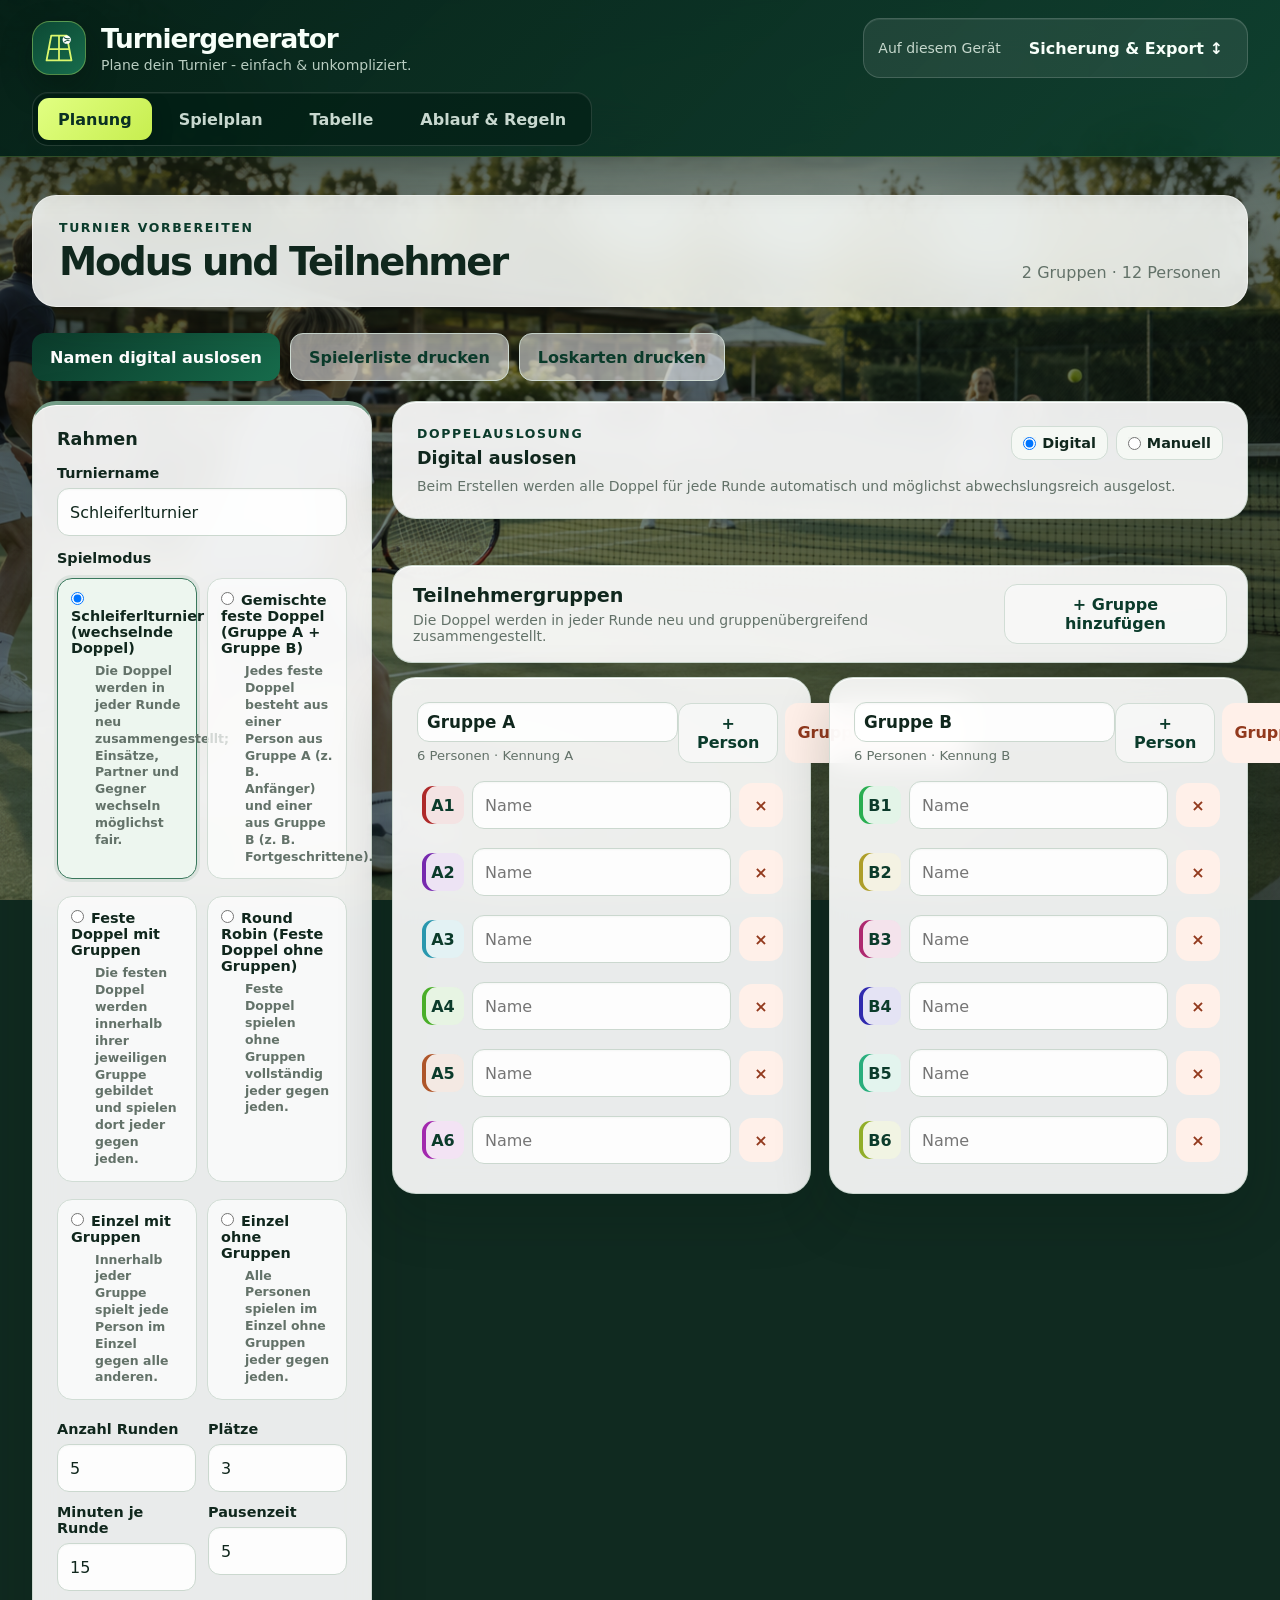
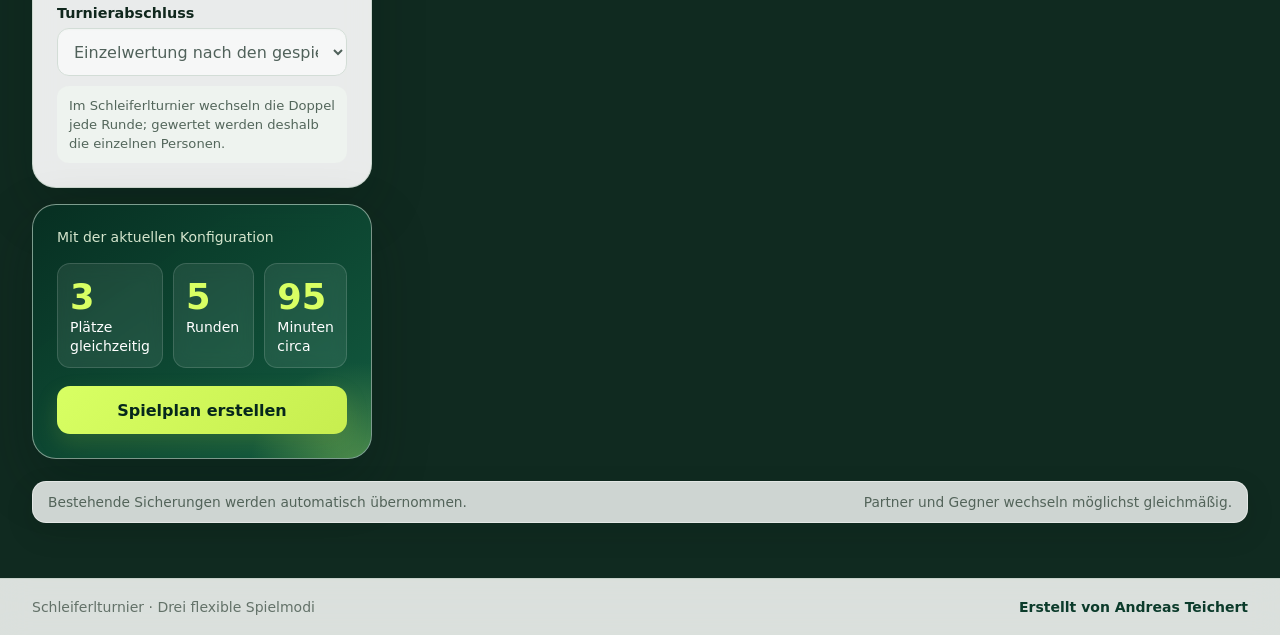
==== commit 5b9f80de: "Add files via upload" ====
--- a/index.html
+++ b/index.html
@@ -5,8 +5,8 @@
 <meta name="viewport" content="width=device-width,initial-scale=1">
 <meta name="theme-color" content="#164e38">
 <meta name="robots" content="noindex, nofollow">
-<meta name="description" content="Schleiferlturnier für Erwachsene mit wechselnden Doppelpartnern aus Gruppe A und Gruppe B.">
-<title>Schleiferlturnier · Designvorschlag mit Fotohintergrund</title>
+<meta name="description" content="Flexibler Schleiferlturnier-Planer mit klassischen Wechselpaarungen, festen Doppeln und Round Robin.">
+<title>Schleiferlturnier · Turnierleitung</title>
 <link rel="icon" type="image/svg+xml" href="data:image/svg+xml,%3Csvg xmlns='http://www.w3.org/2000/svg' viewBox='0 0 64 64'%3E%3Crect width='64' height='64' rx='18' fill='%23164e38'/%3E%3Cpath d='M19 11h26l8 42H11zM15 34h34M32 11v42' fill='none' stroke='%23dbf76d' stroke-width='3' stroke-linejoin='round'/%3E%3Ccircle cx='45' cy='18' r='7' fill='white'/%3E%3Cpath d='M40 14q5 4 10 2M41 22q4-4 9-2' fill='none' stroke='%23164e38' stroke-width='1.8'/%3E%3C/svg%3E">
 <style>
 :root{--navy:#164e38;--navy2:#103a2a;--gold:#dbf76d;--coral:#a34b24;--paper:#f4f6f1;--ink:#182a22;--muted:#617068;--line:#dce4da;--white:#fff;--blue:#eaf0e6;--green:#eff5d7;--radius:22px;font-family:ui-rounded,"Aptos","Segoe UI",system-ui,sans-serif;color:var(--ink);background:var(--paper);font-size:16px}*{box-sizing:border-box}body{margin:0}button,input,select{font:inherit}button{cursor:pointer;min-height:48px;border:0;border-radius:13px;padding:10px 18px;background:var(--blue);color:var(--navy);font-weight:750}button:hover{filter:brightness(.96)}button:disabled{opacity:.42;cursor:not-allowed}button.primary{background:var(--navy);color:white}button.gold{background:var(--gold);color:var(--navy2)}button.ghost{background:transparent;border:1px solid var(--line)}button.danger{background:#fff0e9;color:#92391d}button:focus-visible,input:focus-visible,select:focus-visible{outline:3px solid #4383d6;outline-offset:3px}input,select{width:100%;min-height:48px;border:1.5px solid #cdd8cb;border-radius:12px;padding:11px 12px;background:white;color:var(--ink)}label{display:block;font-size:.9rem;font-weight:700;margin-bottom:7px}h1,h2,h3,p{margin:0}h1{font-size:1.55rem;letter-spacing:-.04em}h2{font-size:1.8rem;letter-spacing:-.035em}h3{font-size:1.1rem}.small{font-size:.875rem}.muted{color:var(--muted)}.shell{max-width:1280px;margin:auto;padding:0 32px}header{background:var(--white);border-bottom:1px solid var(--line)}.topbar{display:flex;align-items:center;justify-content:space-between;gap:20px;padding:23px 0}.brand{display:flex;align-items:center;gap:13px}.brandmark{width:49px;height:49px;border-radius:16px;background:var(--navy);color:var(--gold);display:grid;place-items:center;font-size:1.6rem}.brand p{font-size:.875rem;color:var(--muted);margin-top:3px}.actions{display:flex;gap:10px;align-items:center}nav{display:flex;gap:8px;overflow:auto;padding-top:4px}nav button{border-radius:12px 12px 0 0;background:transparent;color:var(--muted);white-space:nowrap;border-bottom:3px solid transparent;padding:15px 24px}nav button.active{color:var(--navy);background:#f2f6ee;border-bottom-color:var(--navy)}main{padding:30px 0 55px}.intro{display:flex;justify-content:space-between;align-items:end;gap:20px;margin-bottom:22px}.eyebrow{text-transform:uppercase;letter-spacing:.07em;color:var(--navy);font-size:.875rem;font-weight:800;margin-bottom:7px}.panel{background:white;border:1px solid var(--line);border-radius:var(--radius);padding:24px}.setup-grid{display:grid;grid-template-columns:340px 1fr;gap:20px}.settings{display:grid;gap:16px;align-content:start}.settings-grid{display:grid;grid-template-columns:1fr 1fr;gap:12px}.summary{background:var(--navy);color:white}.summary .muted{color:#d4e5cd}.summary strong{font-size:2.2rem;color:var(--gold);display:block}.summary-grid{display:grid;grid-template-columns:repeat(3,1fr);gap:10px;margin:18px 0}.summary-item{background:#ffffff12;border:1px solid #ffffff1c;border-radius:13px;padding:12px}.player-columns{display:grid;grid-template-columns:1fr 1fr;gap:18px}.category-head{display:flex;justify-content:space-between;align-items:center;margin-bottom:13px}.pill{font-size:.78rem;font-weight:800;padding:6px 9px;border-radius:999px;background:#eaf2e5;color:var(--navy)}.pill.beginner{background:#eff5d7;color:#445b0c}.pill.advanced{background:#fff0e5;color:var(--coral)}.player-list{display:grid;gap:9px}.player-row{display:grid;grid-template-columns:42px 1fr 42px;gap:8px;align-items:center}.player-code{font-weight:850;text-align:center;color:var(--navy)}.icon-btn{padding:0;min-height:44px;width:44px}.notice{border:1px solid #eed7a9;background:#fff4df;color:#795017;border-radius:14px;padding:14px 18px;line-height:1.5;margin-bottom:18px}.success{border-color:#b9d3b8;background:#edf7ec;color:#315b30}.toolbar{display:flex;flex-wrap:wrap;gap:10px;margin-bottom:20px}.rounds{display:flex;gap:9px;flex-wrap:wrap;margin:16px 0 22px}.rounds button{width:50px;padding:0}.rounds button.active{background:var(--navy);color:white}.matches{display:grid;grid-template-columns:repeat(3,minmax(0,1fr));gap:18px}.match{background:white;border:1px solid var(--line);border-radius:var(--radius);padding:21px}.match.saved{border-color:#aabc88}.match-top{display:flex;justify-content:space-between;align-items:center;margin-bottom:18px}.court{font-weight:850;color:var(--navy)}.team-vs{display:grid;grid-template-columns:1fr 28px 1fr;gap:8px;align-items:center}.team{min-width:0}.player-name{font-weight:800;overflow-wrap:anywhere}.level{font-size:.8rem;color:var(--muted);margin-top:4px}.vs{text-align:center;color:var(--muted);font-weight:800}.score{display:grid;grid-template-columns:1fr 16px 1fr;gap:7px;align-items:center;margin-top:16px}.score input{text-align:center;font-size:1.5rem;font-weight:800;background:#f7f9f4}.score span{text-align:center}.save-result{width:100%;margin-top:10px}.bye-panel{margin-top:18px}.bye-list{display:flex;flex-wrap:wrap;gap:8px;margin-top:10px}.bye{padding:7px 10px;border-radius:9px;background:#f1f4ed;font-size:.85rem}.table-wrap{overflow:auto}table{border-collapse:collapse;width:100%;min-width:680px}th{text-align:left;color:var(--muted);font-size:.82rem;padding:11px 9px;border-bottom:1px solid var(--line)}td{padding:13px 9px;border-bottom:1px solid #e9eee6;font-variant-numeric:tabular-nums}.rank{font-weight:850;color:var(--navy)}.points{font-size:1.18rem;font-weight:850;color:var(--navy)}.rules-grid{display:grid;grid-template-columns:1fr 1fr;gap:20px}.rules-grid p{color:var(--muted);line-height:1.58;margin-top:9px}.rules-grid ol{line-height:1.65;padding-left:20px}.rules-grid li{margin:7px 0}.empty{text-align:center;padding:50px 25px}.empty p{max-width:600px;margin:12px auto 20px;color:var(--muted);line-height:1.55}.footer-note{margin-top:22px;color:var(--muted);font-size:.86rem;display:flex;justify-content:space-between;gap:20px}.site-footer{background:white;border-top:1px solid var(--line);color:var(--muted);font-size:.875rem}.site-footer .shell{display:flex;justify-content:space-between;gap:20px;padding-top:20px;padding-bottom:20px}.site-footer .credit{font-weight:700;color:var(--navy)}.hidden{display:none!important}.toast{position:fixed;bottom:22px;left:50%;transform:translateX(-50%);background:var(--navy2);color:white;border-radius:15px;padding:14px 22px;box-shadow:0 8px 35px #0002;z-index:10;max-width:calc(100% - 30px);text-align:center}.toast:empty{display:none}dialog{width:min(520px,calc(100% - 28px));border:1px solid var(--line);border-radius:24px;padding:28px;color:var(--ink);box-shadow:0 20px 80px #0003}dialog::backdrop{background:#102d2566;backdrop-filter:blur(4px)}dialog h2{font-size:1.5rem;margin-bottom:12px}dialog p{line-height:1.55;color:var(--muted)}.dialog-actions{display:flex;justify-content:flex-end;gap:10px;margin-top:22px;flex-wrap:wrap}@media(max-width:980px){.setup-grid{grid-template-columns:1fr}.settings{grid-template-columns:1fr 1fr}.matches{grid-template-columns:1fr 1fr}}@media(max-width:680px){.shell{padding:0 16px}.topbar{padding:18px 0}.brand p{display:none}.actions button{padding:9px 12px}.actions .label{display:none}nav{gap:0}nav button{padding:13px 17px}main{padding-top:23px}.intro{align-items:start}.player-columns,.rules-grid,.settings{grid-template-columns:1fr}.matches{grid-template-columns:1fr}.panel{padding:20px}.summary-grid{grid-template-columns:repeat(3,1fr)}.footer-note,.site-footer .shell{flex-direction:column;gap:7px}}@media print{header,.toolbar,.rounds,.save-result,.footer-note,.toast,dialog,.no-print{display:none!important}body{background:white}.shell{max-width:none;padding:0}main{padding:0}.matches{grid-template-columns:1fr 1fr}.match,.panel{break-inside:avoid}.match{padding:14px}.bye-panel{break-inside:avoid}.site-footer{margin-top:15px}}
@@ -59,11 +59,12 @@
 @media(max-width:360px){.topbar{gap:8px}.brand{gap:10px;min-width:0}.brandmark{width:44px;height:44px;border-radius:14px;flex:0 0 44px}.brand h1{font-size:1.3rem}.actions{padding:0}}
 @media print{body{background:white!important}main>.intro,.print-note,.footer-note{box-shadow:none!important;backdrop-filter:none!important}}
 </style>
+<link rel="stylesheet" href="Schleiferlturnier_Extensions.css">
 </head>
 <body>
-<header><div class="shell"><div class="topbar"><div class="brand"><div class="brandmark" role="img" aria-label="Logo: stilisierter Tennisplatz mit Ball"><svg viewBox="0 0 64 64" aria-hidden="true"><path d="M19 11h26l8 42H11zM15 34h34M32 11v42" fill="none" stroke="#dbf76d" stroke-width="3" stroke-linejoin="round"/><circle cx="45" cy="18" r="7" fill="white"/><path d="M40 14q5 4 10 2M41 22q4-4 9-2" fill="none" stroke="#164e38" stroke-width="1.8"/></svg></div><div><h1>Schleiferlturnier</h1><p>Wechselnde Doppel · Foto Edition</p></div></div><div class="actions"><span class="small muted" id="save-status">Auf diesem Gerät</span><button class="ghost" id="backup"><span class="label">Sicherung &amp; Export</span> ↕</button></div></div><nav aria-label="Hauptnavigation"><button class="active" data-view="setup" aria-current="page">Planung</button><button data-view="schedule">Spielplan</button><button data-view="standings">Tabelle</button><button data-view="rules">Ablauf & Regeln</button></nav></div></header>
-<div class="shell"><main id="main"></main></div><div id="print-extra" aria-hidden="true"></div><footer class="site-footer"><div class="shell"><span>Schleiferlturnier · Wechselnde Doppel</span><span class="credit">Erstellt von Andreas Teichert</span></div></footer><div class="toast" id="toast" role="status"></div><dialog id="dialog"></dialog><input id="import-file" type="file" accept="application/json,.json" hidden>
-<script>
+<header><div class="shell"><div class="topbar"><div class="brand"><div class="brandmark" role="img" aria-label="Logo: stilisierter Tennisplatz mit Ball"><svg viewBox="0 0 64 64" aria-hidden="true"><path d="M19 11h26l8 42H11zM15 34h34M32 11v42" fill="none" stroke="#dbf76d" stroke-width="3" stroke-linejoin="round"/><circle cx="45" cy="18" r="7" fill="white"/><path d="M40 14q5 4 10 2M41 22q4-4 9-2" fill="none" stroke="#164e38" stroke-width="1.8"/></svg></div><div><h1 id="brand-title">Turniergenerator</h1><p id="brand-subtitle">Plane dein Turnier - einfach &amp; unkompliziert.</p></div></div><div class="actions"><span class="small muted" id="save-status">Auf diesem Gerät</span><button class="ghost" id="backup"><span class="label">Sicherung &amp; Export</span> ↕</button></div></div><nav aria-label="Hauptnavigation"><button class="active" data-view="setup" aria-current="page">Planung</button><button data-view="schedule">Spielplan</button><button data-view="standings">Tabelle</button><button data-view="rules">Ablauf & Regeln</button></nav></div></header>
+<div class="shell"><main id="main"></main></div><div id="print-extra" aria-hidden="true"></div><footer class="site-footer"><div class="shell"><span>Schleiferlturnier · Drei flexible Spielmodi</span><span class="credit">Erstellt von Andreas Teichert</span></div></footer><div class="toast" id="toast" role="status"></div><dialog id="dialog"></dialog><input id="import-file" type="file" accept="application/json,.json" hidden>
+<script type="text/plain" id="legacy-script">
 'use strict';
 const KEY='schleiferlturnier-v1:'+location.pathname;
 const fresh=()=>({version:1,title:'Schleiferlturnier',rounds:5,courts:3,minutes:15,breakMinutes:5,players:[...Array(6)].flatMap((_,i)=>[{id:'A'+(i+1),level:'A',name:''},{id:'B'+(i+1),level:'B',name:''}]),schedule:[],results:{},currentRound:0,timer:{remaining:900,end:null,mode:'Spielzeit'}});
@@ -139,5 +140,6 @@
 document.addEventListener('visibilitychange',()=>{if(document.visibilityState==='visible'){updateTimer();if(state.timer.end)requestWake()}});
 setInterval(updateTimer,250);
 </script>
+<script src="Schleiferlturnier_App.js"></script>
 </body>
 </html>
--- a/Schleiferlturnier_Extensions.css
+++ b/Schleiferlturnier_Extensions.css
@@ -0,0 +1,39 @@
+.mode-grid{display:grid;grid-template-columns:repeat(2,minmax(0,1fr));gap:10px;margin-top:12px}
+.mode-card{display:block;cursor:pointer;border:1px solid var(--line);border-radius:15px;padding:13px;background:rgba(255,255,255,.72)}
+.mode-card:has(input:checked){border-color:#39785c;background:#edf6ef;box-shadow:0 0 0 3px rgba(57,120,92,.1)}
+.mode-card input{width:auto;min-height:0;margin:0 7px 0 0}
+.mode-card strong{font-size:.9rem}.mode-card span{display:block;margin:7px 0 0 24px;color:var(--muted);font-size:.78rem;line-height:1.35}
+.group-toolbar{display:flex;justify-content:space-between;align-items:center;gap:18px;margin:24px 0 14px;padding:18px 20px;border:1px solid rgba(188,206,194,.72);border-radius:20px;background:rgba(255,255,255,.92);box-shadow:0 16px 38px rgba(3,25,17,.16),inset 0 1px 0 rgba(255,255,255,.96);backdrop-filter:blur(14px);-webkit-backdrop-filter:blur(14px)}
+.group-toolbar h3{font-size:1.2rem}.player-columns{grid-template-columns:repeat(auto-fit,minmax(280px,1fr))}
+.group-panel{position:relative}.group-title{width:auto;min-height:40px;font-size:1.05rem;font-weight:850;padding:7px 9px}
+.group-actions{display:flex;gap:7px}.group-actions button{min-height:40px}
+.remove-group-button{padding:8px 12px;white-space:nowrap}
+.participant-list-panel{padding:18px 20px}
+.participant-list{display:grid;grid-template-columns:repeat(2,minmax(0,1fr));gap:10px 14px}
+.flat-player-row{display:grid;grid-template-columns:46px minmax(0,1fr) 42px;align-items:center;gap:9px;padding:8px;border:1px solid rgba(188,206,194,.65);border-radius:14px;background:rgba(247,250,247,.88)}
+.flat-player-row .player-code{width:38px;height:38px;border-radius:12px}
+.setup-content{display:grid;gap:18px;align-content:start}
+.pairing-panel{margin-bottom:4px}
+.pairing-head{display:flex;align-items:flex-start;justify-content:space-between;gap:18px;margin-bottom:10px}
+.pairing-choice{display:flex;gap:8px;flex-wrap:wrap}
+.pairing-choice label{display:flex;align-items:center;gap:6px;margin:0;padding:8px 11px;border:1px solid var(--line);border-radius:12px;background:#f5f8f4;white-space:nowrap}
+.pairing-choice input{width:auto;min-height:0;margin:0}
+.manual-team-list{display:grid;gap:10px;margin-top:16px}
+.manual-team-row{display:grid;grid-template-columns:minmax(135px,.7fr) 1.3fr;align-items:center;gap:12px;padding:12px;border:1px solid var(--line);border-radius:14px;background:rgba(247,250,247,.82)}
+.manual-team-row>strong{font-size:.88rem;color:var(--navy)}
+.manual-team-selects{display:grid;grid-template-columns:1fr auto 1fr;align-items:center;gap:8px}
+.manual-team-selects select{min-width:0}
+.manual-person-choice{margin:0;min-width:0}.manual-person-choice>span{display:block;margin-bottom:5px;color:var(--muted);font-size:.76rem;font-weight:750}
+.manual-match-row{grid-template-columns:minmax(120px,.35fr) 1.65fr}.manual-match-teams{display:grid;grid-template-columns:1fr auto 1fr;align-items:end;gap:10px}.manual-match-teams>b{align-self:center;color:var(--muted);font-size:.78rem}.manual-team-caption{display:block;margin-bottom:5px;color:var(--muted);font-size:.76rem;font-weight:800}
+.dynamic-settings:has(>div:only-child){grid-template-columns:1fr}
+.schedule-overview{min-width:0;max-width:100%;overflow:hidden}
+.schedule-overview .rounds{min-width:0;max-width:100%;overflow-x:auto;overscroll-behavior-x:contain}
+.phase-badge{display:inline-flex;align-items:center;padding:6px 9px;border-radius:999px;background:#e4ecdf;color:#315844;font-size:.78rem;font-weight:800}
+.round-block.placement{border-left-color:#b08b2b;background:rgba(250,247,235,.94)}
+.round-block.placement .round-number{background:#80651c}
+.fixed-team-name{font-size:.75rem;color:var(--muted);margin-top:4px}
+.mode-note{margin-top:10px;padding:10px 12px;border-radius:12px;background:#eef3ef;color:#53665b;font-size:.82rem;line-height:1.45}
+.live-links{display:grid;gap:9px;margin-top:16px}.live-links a{display:block;padding:11px 13px;border-radius:12px;background:#eef4ef;color:var(--navy);font-weight:750;text-decoration:none}
+.live-links a:hover{text-decoration:underline}
+@media(max-width:850px){.mode-grid,.participant-list{grid-template-columns:1fr}}
+@media(max-width:680px){.group-toolbar{align-items:flex-start;flex-direction:column}.group-toolbar>button{width:100%}.category-head{align-items:flex-start;gap:12px}.group-title{max-width:155px}.group-actions{flex-direction:column;align-items:stretch}.group-actions button{width:100%}.schedule-overview{display:block}.schedule-overview .rounds{flex-wrap:wrap;width:100%;margin-top:0;overflow:visible}.schedule-facts{margin-top:12px}.pairing-head{flex-direction:column}.pairing-choice{width:100%}.pairing-choice label{flex:1}.manual-team-row,.manual-match-row{grid-template-columns:1fr}.manual-team-selects{grid-template-columns:1fr}.manual-team-selects>span{text-align:center;font-weight:850}.manual-match-teams{grid-template-columns:1fr}.manual-match-teams>b{text-align:center}.dynamic-settings{grid-template-columns:1fr}}
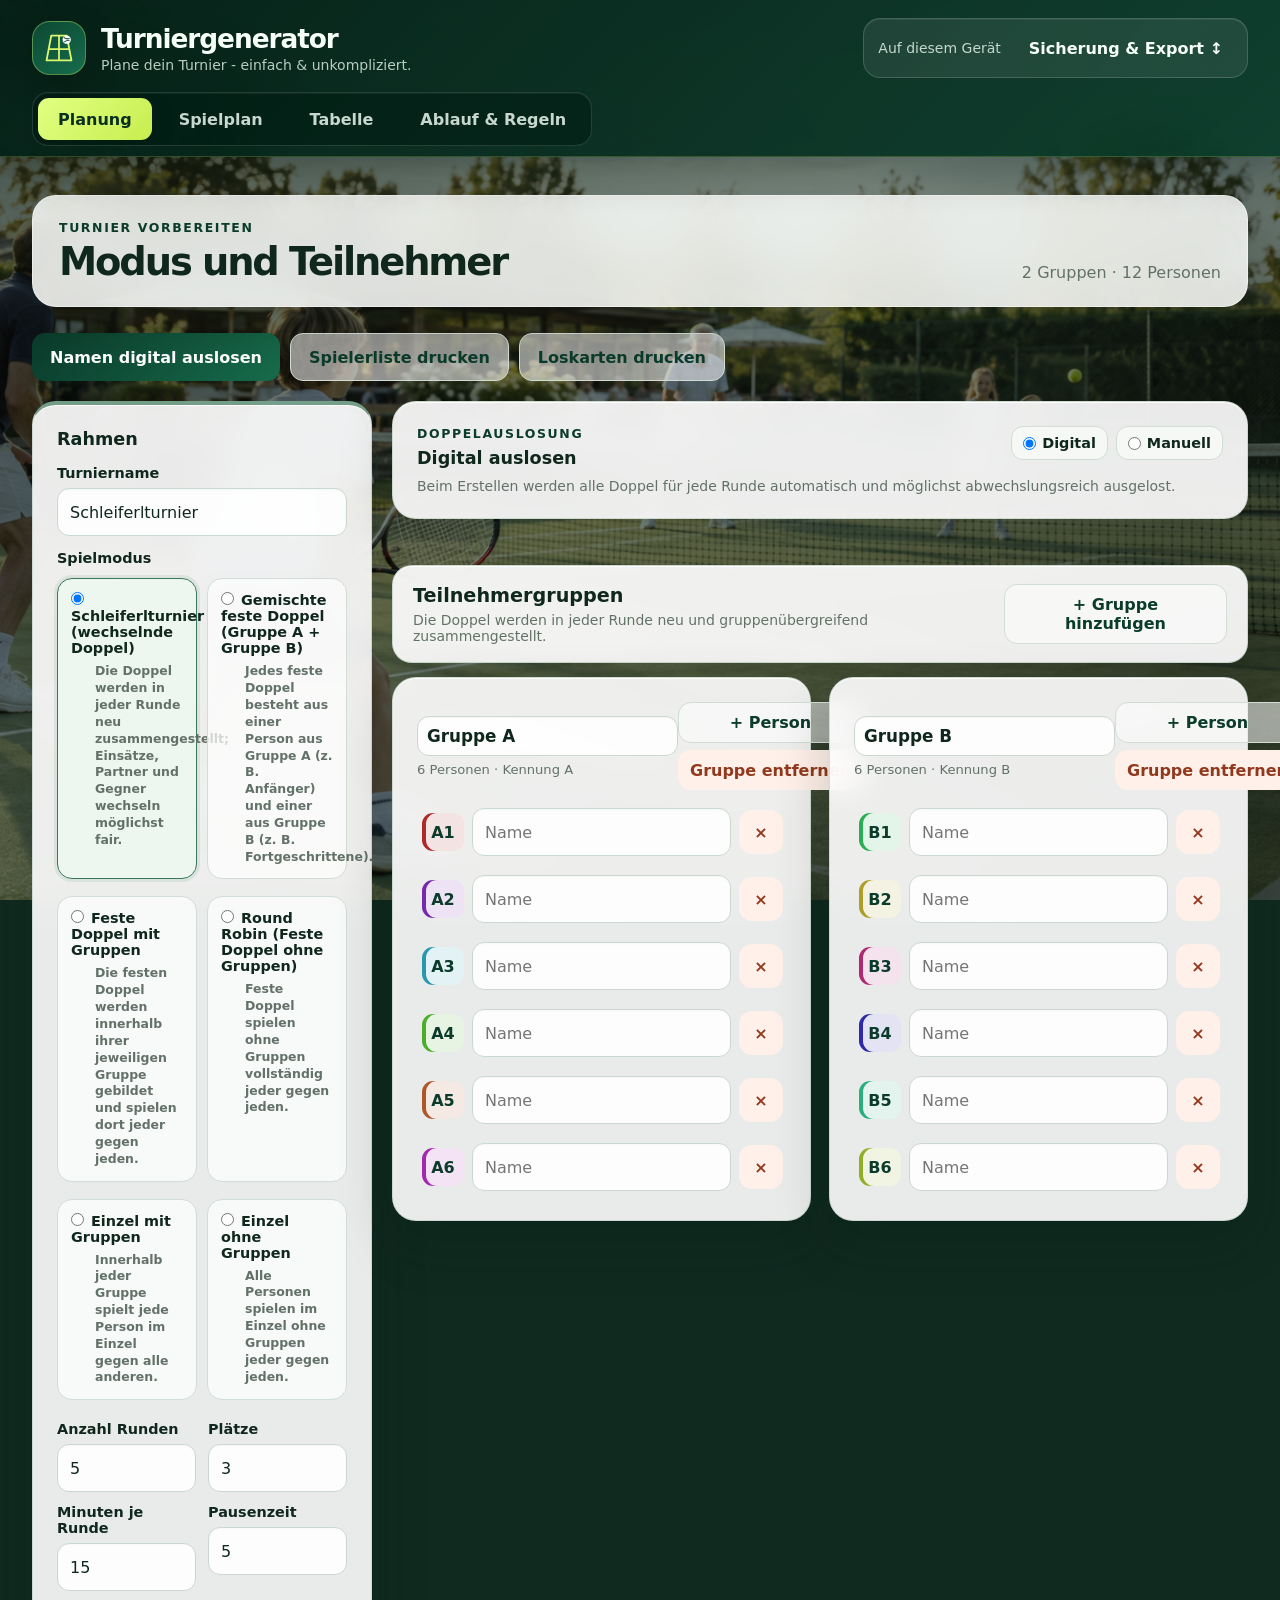
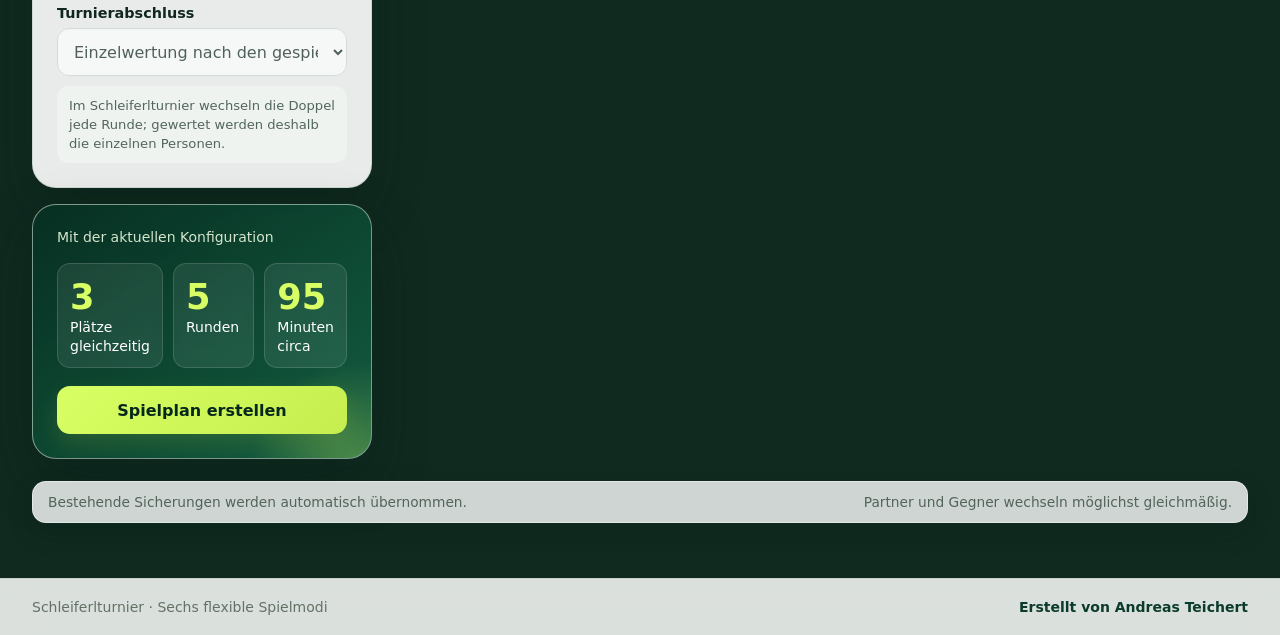
==== commit aa95710f: "Add files via upload" ====
--- a/index.html
+++ b/index.html
@@ -63,7 +63,7 @@
 </head>
 <body>
 <header><div class="shell"><div class="topbar"><div class="brand"><div class="brandmark" role="img" aria-label="Logo: stilisierter Tennisplatz mit Ball"><svg viewBox="0 0 64 64" aria-hidden="true"><path d="M19 11h26l8 42H11zM15 34h34M32 11v42" fill="none" stroke="#dbf76d" stroke-width="3" stroke-linejoin="round"/><circle cx="45" cy="18" r="7" fill="white"/><path d="M40 14q5 4 10 2M41 22q4-4 9-2" fill="none" stroke="#164e38" stroke-width="1.8"/></svg></div><div><h1 id="brand-title">Turniergenerator</h1><p id="brand-subtitle">Plane dein Turnier - einfach &amp; unkompliziert.</p></div></div><div class="actions"><span class="small muted" id="save-status">Auf diesem Gerät</span><button class="ghost" id="backup"><span class="label">Sicherung &amp; Export</span> ↕</button></div></div><nav aria-label="Hauptnavigation"><button class="active" data-view="setup" aria-current="page">Planung</button><button data-view="schedule">Spielplan</button><button data-view="standings">Tabelle</button><button data-view="rules">Ablauf & Regeln</button></nav></div></header>
-<div class="shell"><main id="main"></main></div><div id="print-extra" aria-hidden="true"></div><footer class="site-footer"><div class="shell"><span>Schleiferlturnier · Drei flexible Spielmodi</span><span class="credit">Erstellt von Andreas Teichert</span></div></footer><div class="toast" id="toast" role="status"></div><dialog id="dialog"></dialog><input id="import-file" type="file" accept="application/json,.json" hidden>
+<div class="shell"><main id="main"></main></div><div id="print-extra" aria-hidden="true"></div><footer class="site-footer"><div class="shell"><span>Schleiferlturnier · Sechs flexible Spielmodi</span><span class="credit">Erstellt von Andreas Teichert</span></div></footer><div class="toast" id="toast" role="status"></div><dialog id="dialog"></dialog><input id="import-file" type="file" accept="application/json,.json" hidden>
 <script type="text/plain" id="legacy-script">
 'use strict';
 const KEY='schleiferlturnier-v1:'+location.pathname;
--- a/Schleiferlturnier_Extensions.css
+++ b/Schleiferlturnier_Extensions.css
@@ -6,7 +6,7 @@
 .group-toolbar{display:flex;justify-content:space-between;align-items:center;gap:18px;margin:24px 0 14px;padding:18px 20px;border:1px solid rgba(188,206,194,.72);border-radius:20px;background:rgba(255,255,255,.92);box-shadow:0 16px 38px rgba(3,25,17,.16),inset 0 1px 0 rgba(255,255,255,.96);backdrop-filter:blur(14px);-webkit-backdrop-filter:blur(14px)}
 .group-toolbar h3{font-size:1.2rem}.player-columns{grid-template-columns:repeat(auto-fit,minmax(280px,1fr))}
 .group-panel{position:relative}.group-title{width:auto;min-height:40px;font-size:1.05rem;font-weight:850;padding:7px 9px}
-.group-actions{display:flex;gap:7px}.group-actions button{min-height:40px}
+.group-actions{display:flex;flex-direction:column;gap:7px}.group-actions button{min-height:40px}
 .remove-group-button{padding:8px 12px;white-space:nowrap}
 .participant-list-panel{padding:18px 20px}
 .participant-list{display:grid;grid-template-columns:repeat(2,minmax(0,1fr));gap:10px 14px}
@@ -35,5 +35,18 @@
 .mode-note{margin-top:10px;padding:10px 12px;border-radius:12px;background:#eef3ef;color:#53665b;font-size:.82rem;line-height:1.45}
 .live-links{display:grid;gap:9px;margin-top:16px}.live-links a{display:block;padding:11px 13px;border-radius:12px;background:#eef4ef;color:var(--navy);font-weight:750;text-decoration:none}
 .live-links a:hover{text-decoration:underline}
-@media(max-width:850px){.mode-grid,.participant-list{grid-template-columns:1fr}}
-@media(max-width:680px){.group-toolbar{align-items:flex-start;flex-direction:column}.group-toolbar>button{width:100%}.category-head{align-items:flex-start;gap:12px}.group-title{max-width:155px}.group-actions{flex-direction:column;align-items:stretch}.group-actions button{width:100%}.schedule-overview{display:block}.schedule-overview .rounds{flex-wrap:wrap;width:100%;margin-top:0;overflow:visible}.schedule-facts{margin-top:12px}.pairing-head{flex-direction:column}.pairing-choice{width:100%}.pairing-choice label{flex:1}.manual-team-row,.manual-match-row{grid-template-columns:1fr}.manual-team-selects{grid-template-columns:1fr}.manual-team-selects>span{text-align:center;font-weight:850}.manual-match-teams{grid-template-columns:1fr}.manual-match-teams>b{text-align:center}.dynamic-settings{grid-template-columns:1fr}}
+.team-vs{grid-template-columns:minmax(0,1fr) 44px minmax(0,1fr);align-items:stretch;text-align:center}
+.team{min-width:0;display:grid;align-content:center;justify-items:center;text-align:center}
+.team>div{width:100%;margin-bottom:10px!important}
+.team .player-label{display:flex;justify-content:center}
+.team .level{text-align:center}
+.vs{align-self:center;justify-self:center;display:grid;place-items:center;width:38px;height:38px;border-radius:50%;background:#edf3ee;border:1px solid #d3dfd6;color:var(--navy);font-size:.76rem;letter-spacing:.04em}
+.table-wrap{width:100%;max-width:100%;overflow:visible!important}
+.table-wrap table{width:100%;min-width:0!important;table-layout:auto}
+.table-wrap th,.table-wrap td{padding:11px 7px;overflow-wrap:anywhere}
+.standings-team{display:grid;gap:7px}.standings-team .standings-player{align-items:flex-start}.standings-team .player-dot{margin-top:4px}
+.standings-groups{grid-template-columns:1fr}
+@media(max-width:850px){.mode-grid,.participant-list{grid-template-columns:1fr}.category-head{align-items:flex-start;flex-wrap:wrap}.category-head>div:first-child{min-width:0;flex:1 1 150px}.group-title{width:100%;max-width:none}.group-actions{width:100%;display:grid;grid-template-columns:1fr 1fr}.group-actions button{min-width:0}}
+@media(max-width:900px){.standings-table,.standings-table tbody{display:block;width:100%}.standings-table thead{display:none}.standings-table tr{display:grid;grid-template-columns:repeat(2,minmax(0,1fr));gap:10px 16px;padding:15px 3px;border-bottom:1px solid var(--line)}.standings-table tr:last-child{border-bottom:0}.standings-table td{display:grid;align-content:start;min-width:0;padding:0;border:0;text-align:left}.standings-table td:before{content:attr(data-label);margin-bottom:3px;color:var(--muted);font-size:.7rem;font-weight:750}.standings-table td:nth-child(2){grid-column:1/-1;grid-row:1}.standings-table td:nth-child(1){grid-row:2}.standings-table .points{font-size:1rem}.standings-player{min-width:0}.standings-player>div{min-width:0}}
+@media(max-width:680px){nav{display:grid;grid-template-columns:repeat(2,minmax(0,1fr));gap:6px;padding:4px 0 10px;overflow:visible}nav button{width:100%;min-width:0;border:1px solid rgba(255,255,255,.13);border-radius:10px;padding:10px 6px;white-space:normal;font-size:.78rem}nav button.active{border-color:var(--gold)}.group-toolbar{align-items:flex-start;flex-direction:column}.group-toolbar>button{width:100%}.category-head{align-items:flex-start;gap:12px}.group-title{max-width:155px}.group-actions{flex-direction:column;align-items:stretch}.group-actions button{width:100%}.schedule-overview{display:block}.schedule-overview .rounds{flex-wrap:wrap;width:100%;margin-top:0;overflow:visible}.schedule-facts{margin-top:12px}.pairing-head{flex-direction:column}.pairing-choice{width:100%}.pairing-choice label{flex:1}.manual-team-row,.manual-match-row{grid-template-columns:1fr}.manual-team-selects{grid-template-columns:1fr}.manual-team-selects>span{text-align:center;font-weight:850}.manual-match-teams{grid-template-columns:1fr}.manual-match-teams>b{text-align:center}.dynamic-settings{grid-template-columns:1fr}.team-vs{grid-template-columns:minmax(0,1fr) 38px minmax(0,1fr);gap:5px}.vs{width:34px;height:34px}}
+@media(max-width:420px){.category-head{flex-direction:column}.category-head>div:first-child{width:100%;min-width:0}.group-title{width:100%;max-width:none}.group-actions{width:100%;display:grid;grid-template-columns:1fr 1fr}.group-actions button{min-width:0;padding-left:8px;padding-right:8px}.player-row{grid-template-columns:38px minmax(0,1fr) 38px;gap:6px}.player-row .icon-btn{width:38px}.panel{padding-left:15px;padding-right:15px}}
